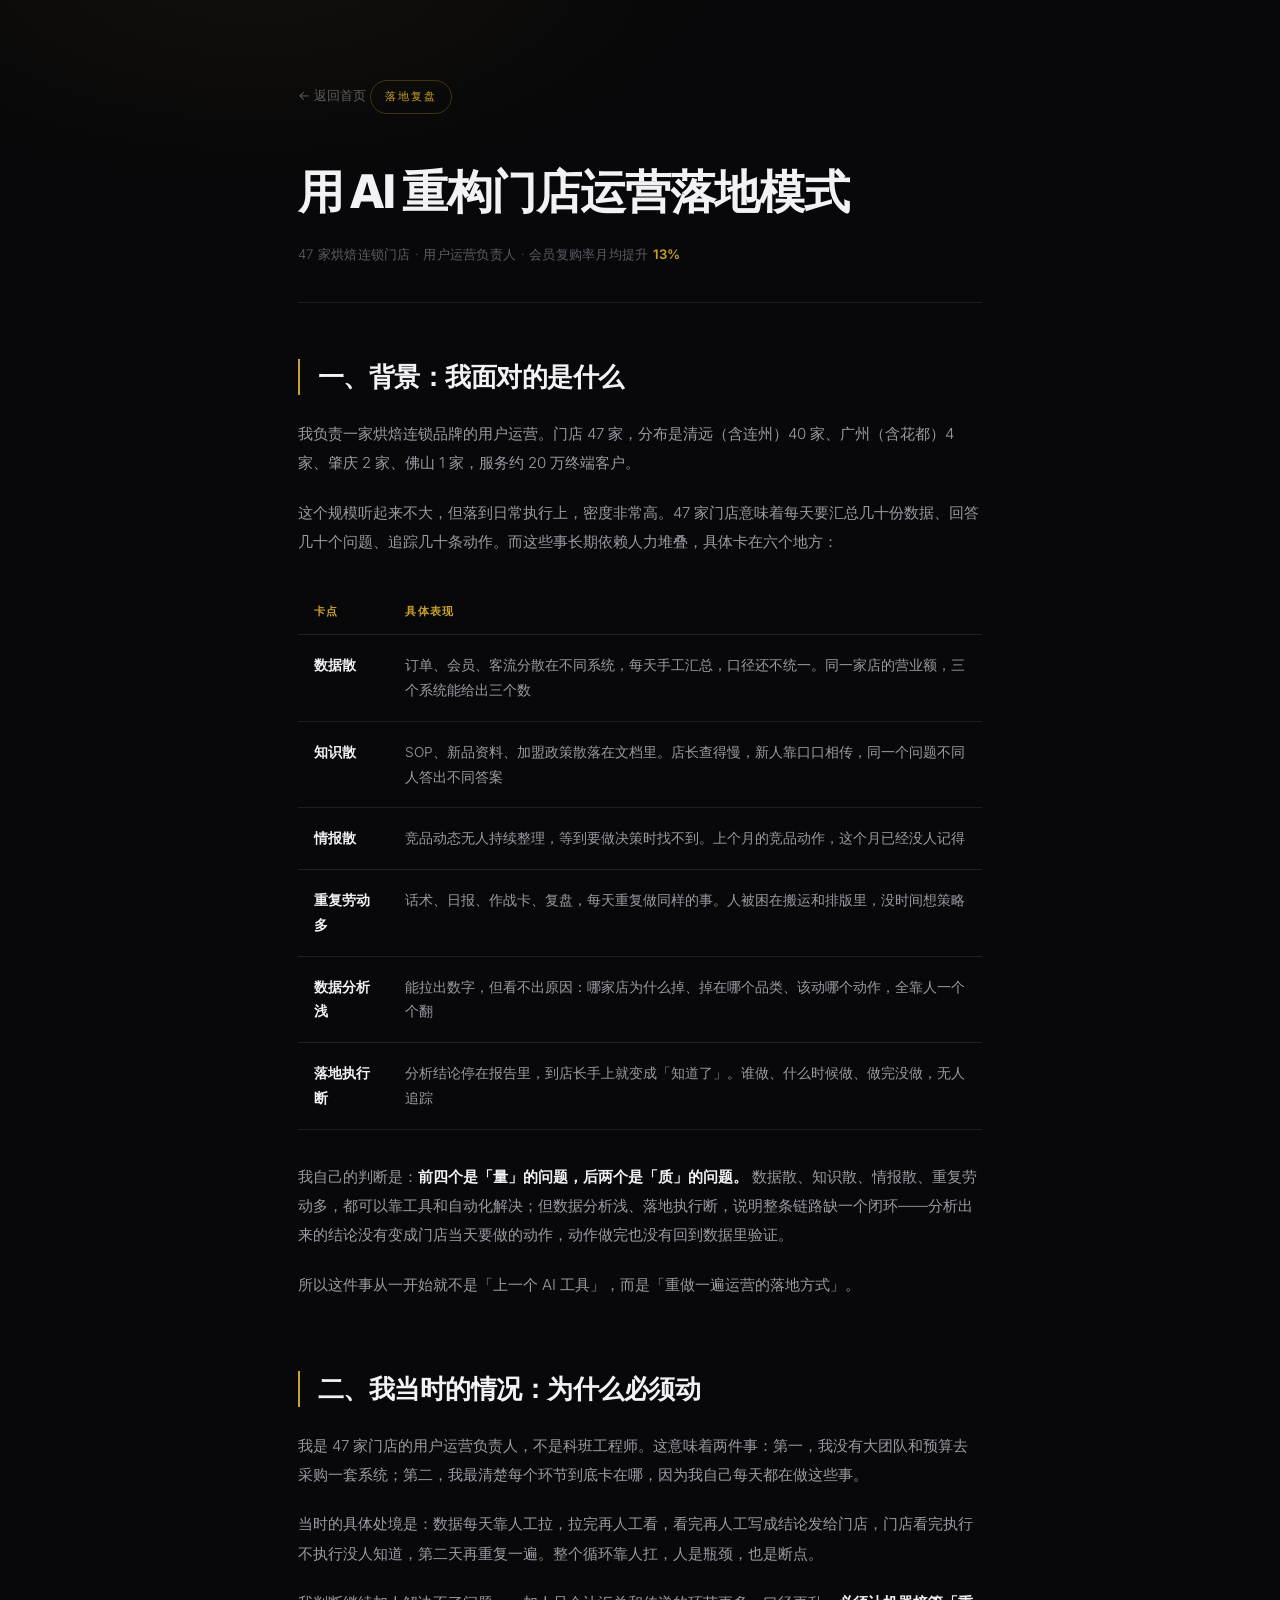
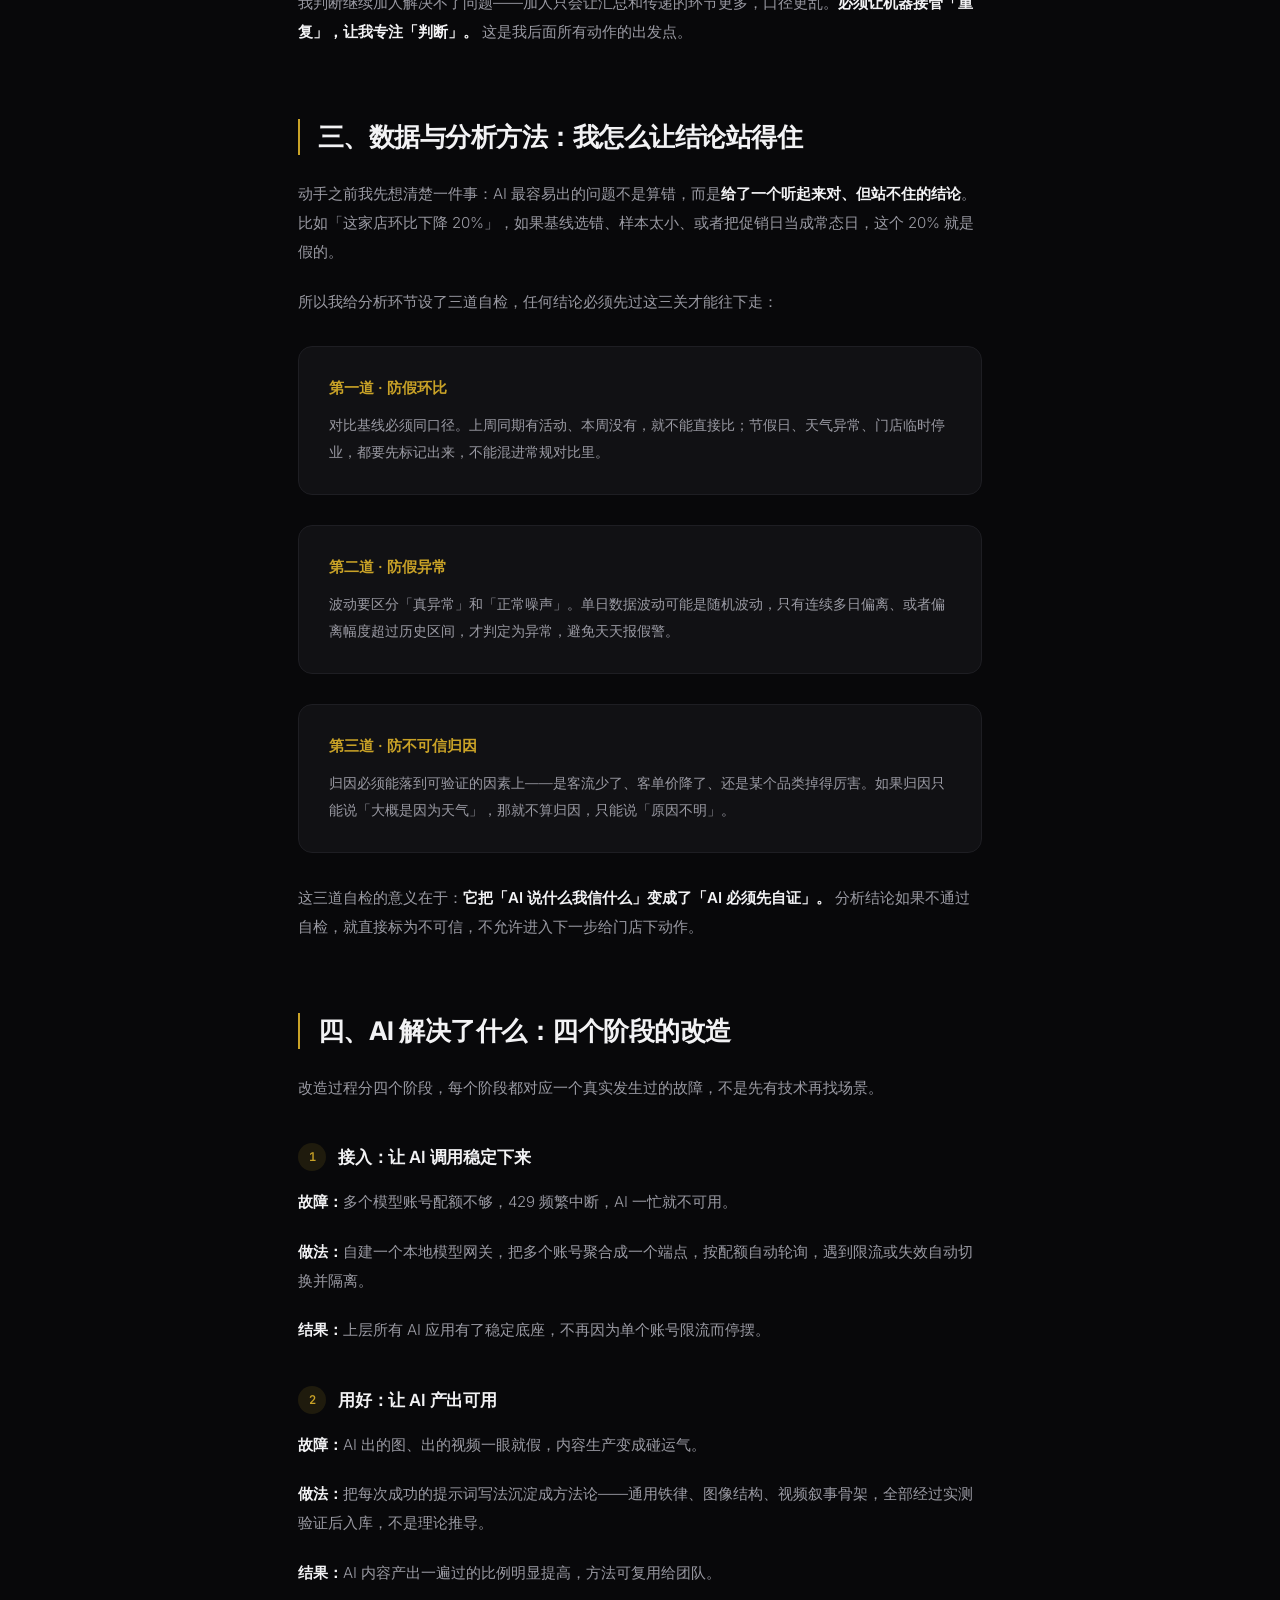
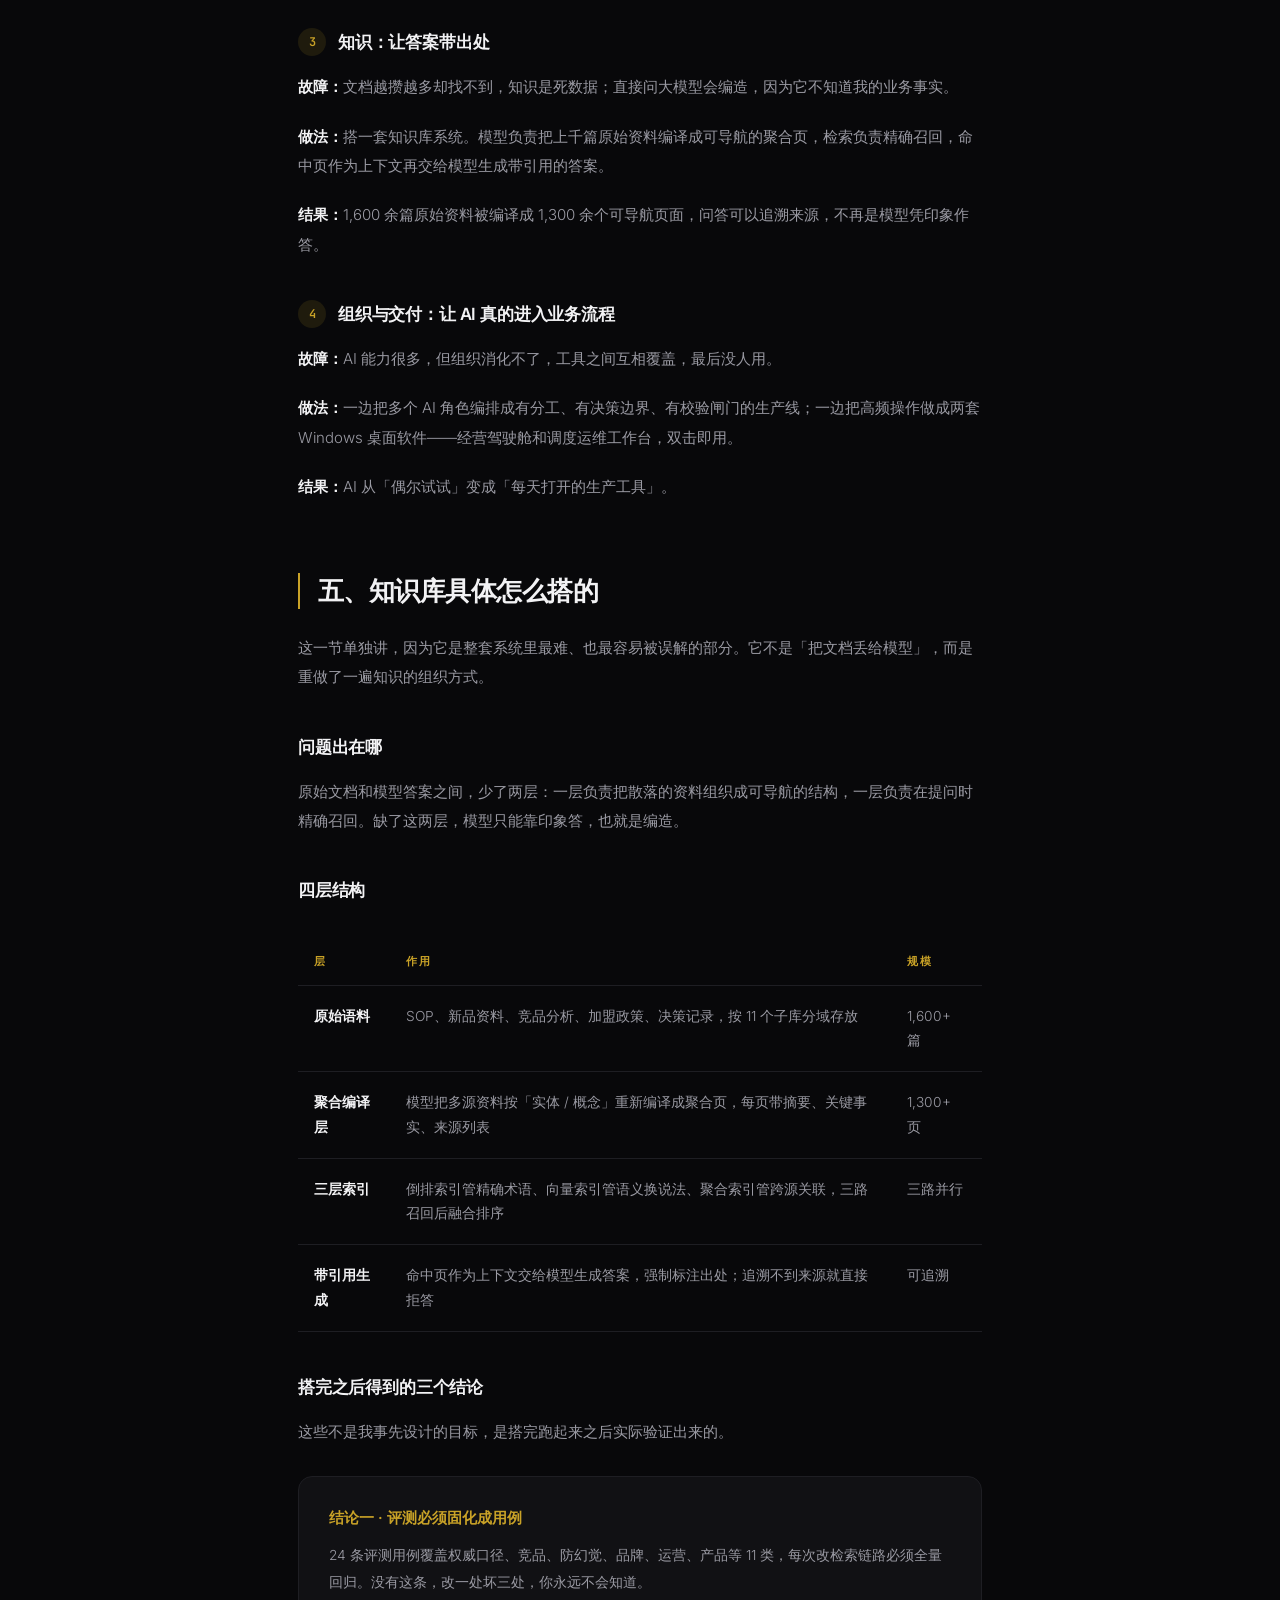
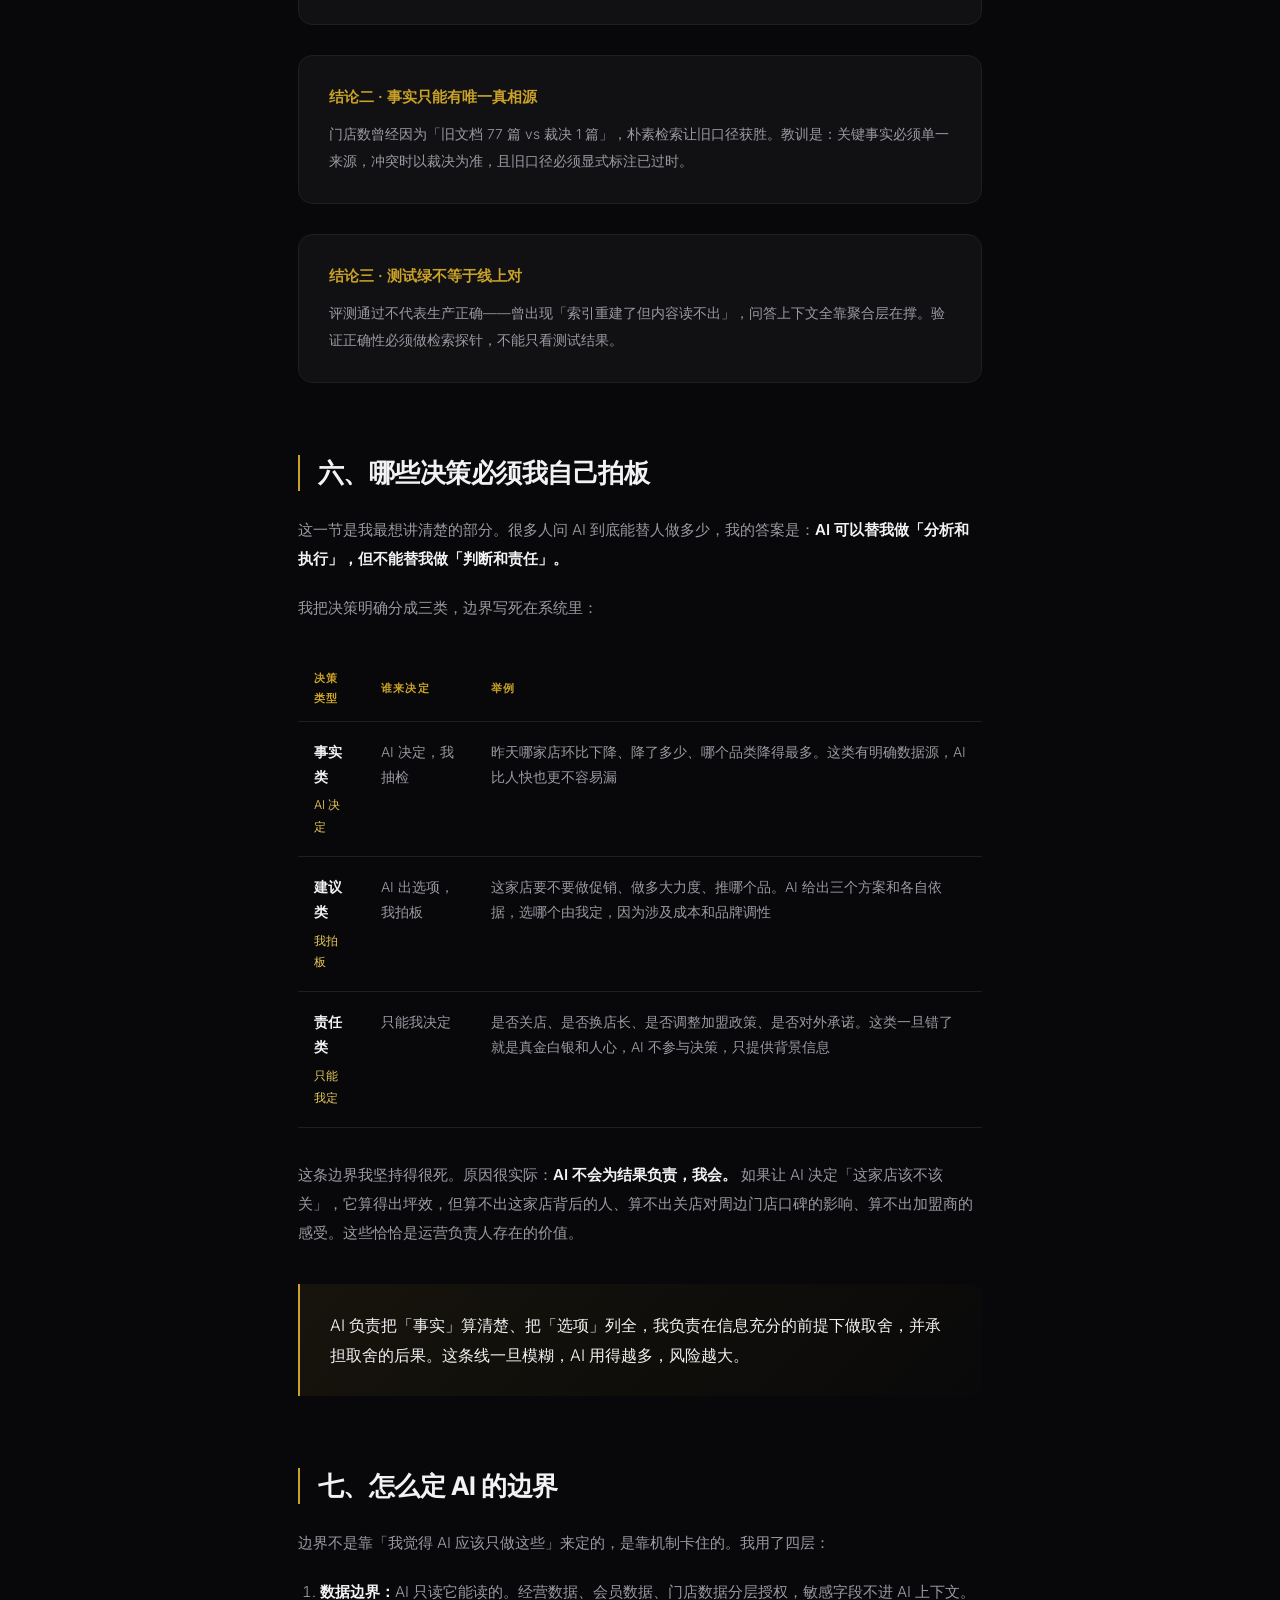
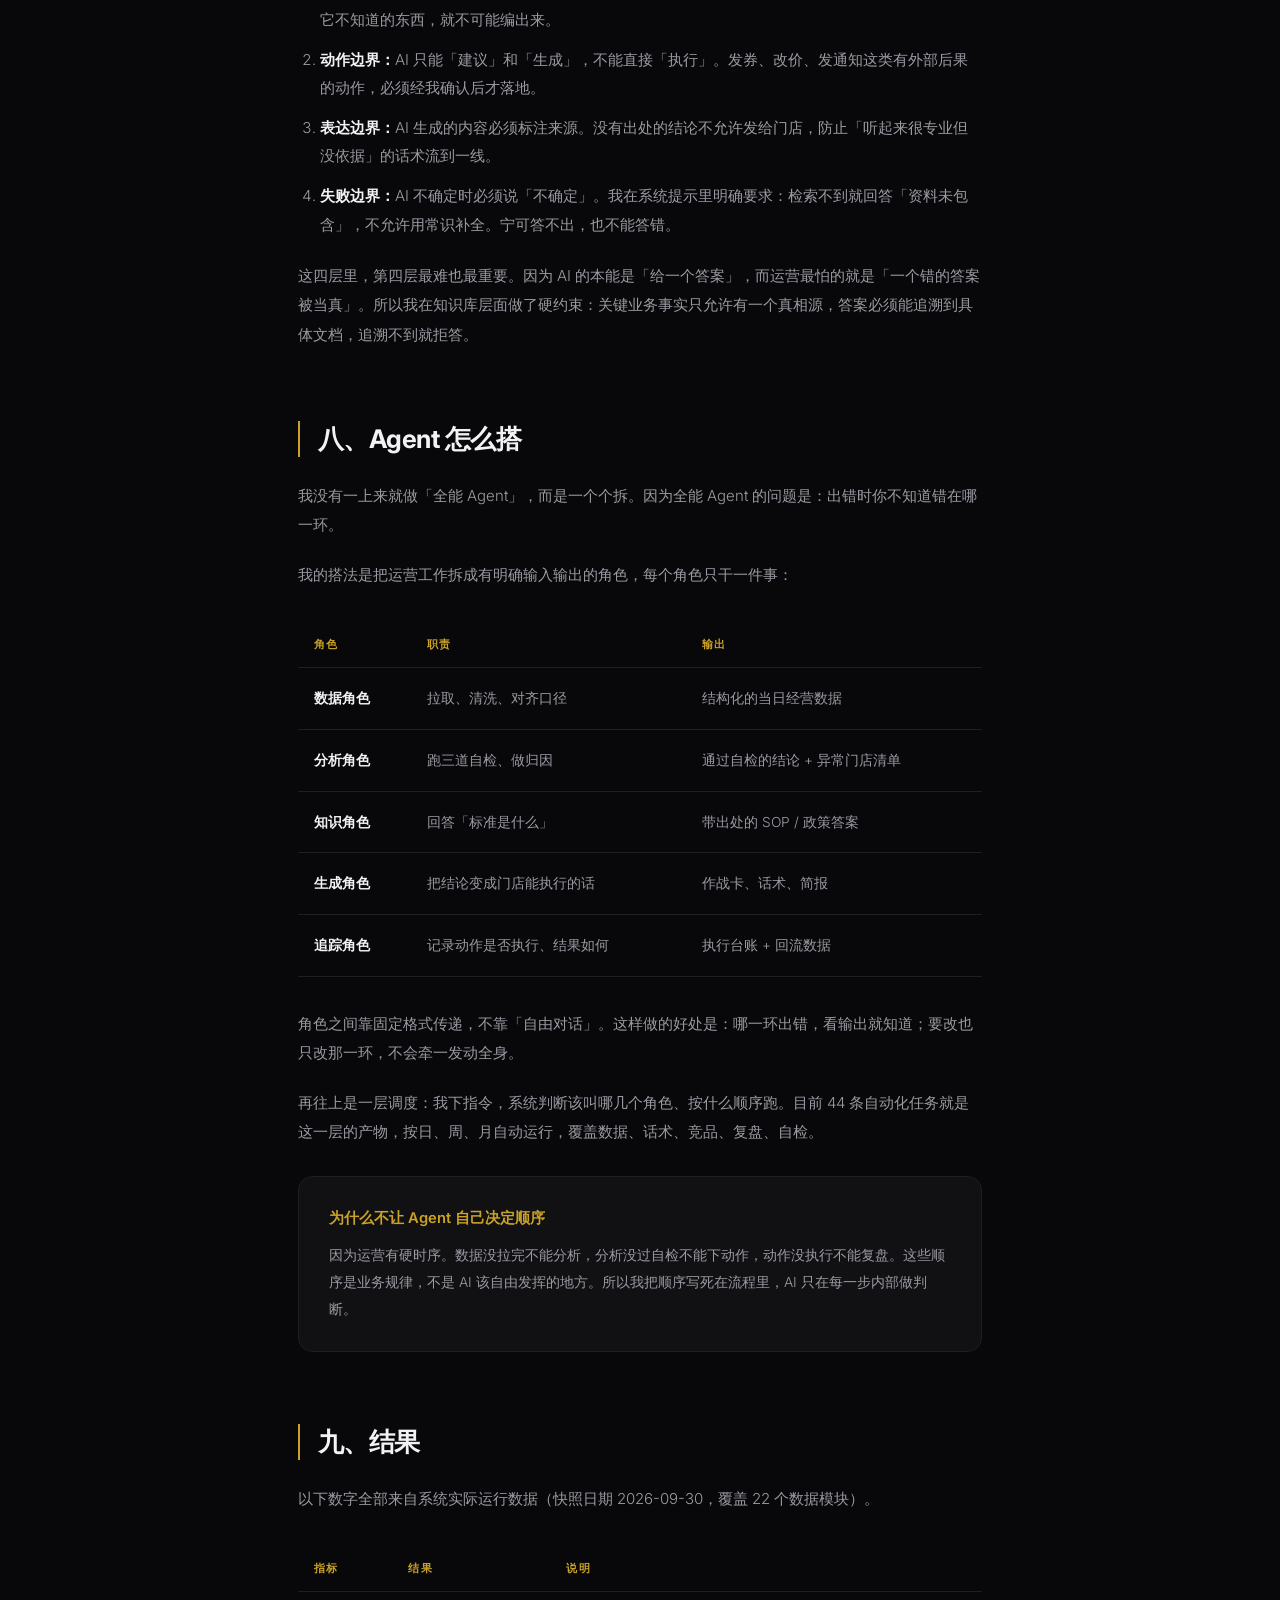
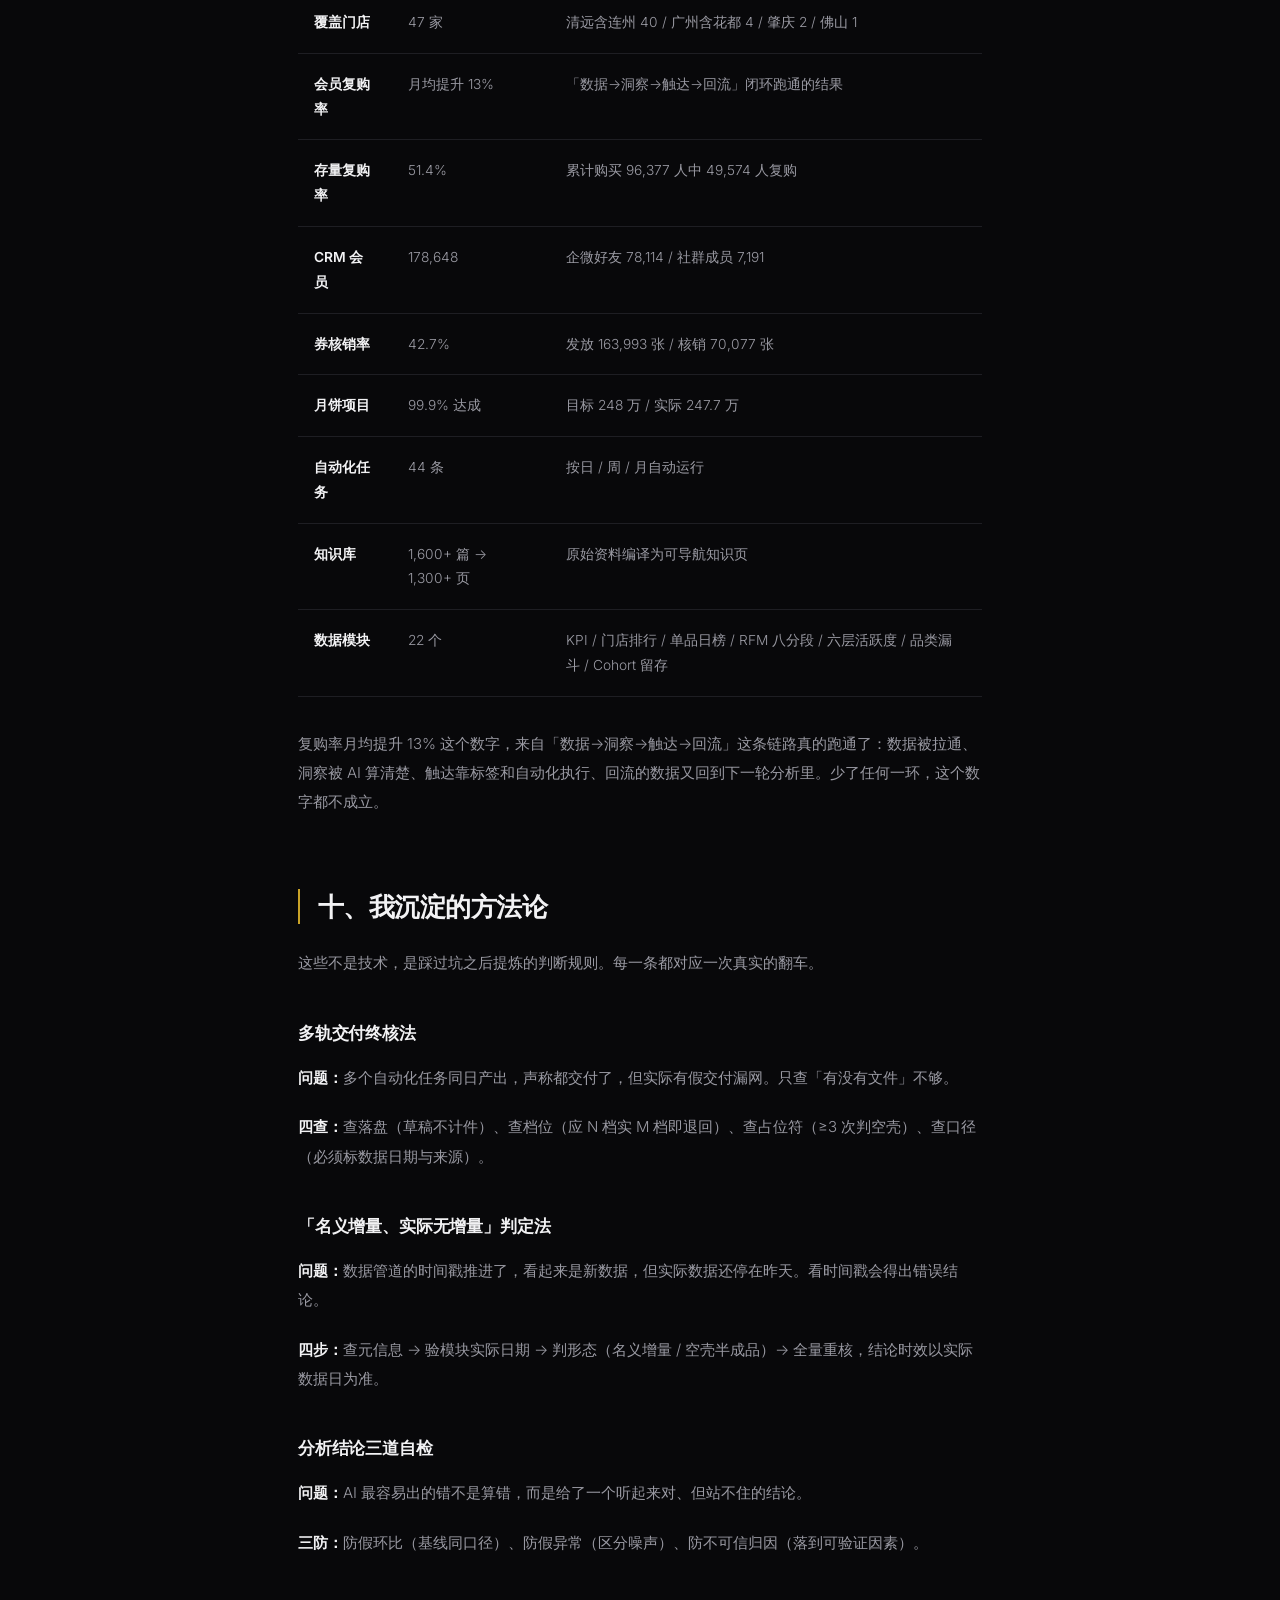
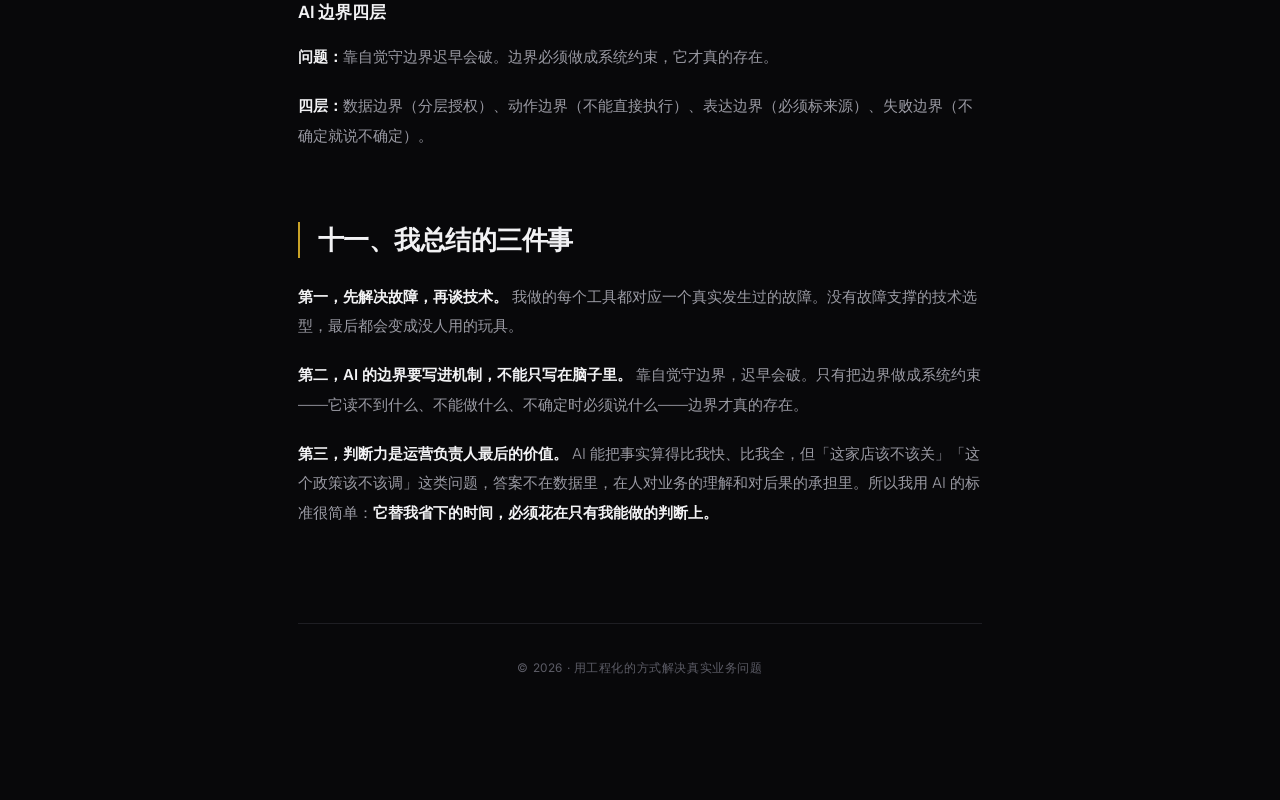
==== article.html @ f24ab6b9 "feat: 整站推翻重做 - 编辑感设计 + 真实数据 + 知识库专题 + 方法论" ====
<!DOCTYPE html>
<html lang="zh-CN">
<head>
<meta charset="UTF-8">
<meta name="viewport" content="width=device-width, initial-scale=1.0">
<title>用 AI 重构门店运营落地模式 · 完整复盘</title>
<link rel="icon" href="data:image/svg+xml,<svg xmlns='http://www.w3.org/2000/svg' viewBox='0 0 100 100'><text y='.9em' font-size='90' fill='%23d4af37'>◆</text></svg>">
<link rel="preconnect" href="https://fonts.googleapis.com">
<link rel="preconnect" href="https://fonts.gstatic.com" crossorigin>
<link href="https://fonts.googleapis.com/css2?family=Inter:wght@200;300;400;500;600;700;800;900&family=JetBrains+Mono:wght@300;400;500&display=swap" rel="stylesheet">
<style>
:root{
  --bg:#08080a; --card:#111114; --line:#1e1e23;
  --gold:#c9a227; --gold-l:#e8c95a; --gold-dim:rgba(201,162,39,.12);
  --t1:#f2f2f4; --t2:#9a9aa3; --t3:#5c5c66;
}
*{margin:0;padding:0;box-sizing:border-box}
html{scroll-behavior:smooth}
body{
  background:var(--bg); color:var(--t1);
  font-family:'Inter',-apple-system,BlinkMacSystemFont,'PingFang SC','Microsoft YaHei',sans-serif;
  line-height:1.85; -webkit-font-smoothing:antialiased;
}
body::before{
  content:''; position:fixed; inset:0; pointer-events:none; z-index:0;
  background:radial-gradient(ellipse 800px 400px at 20% -5%, rgba(201,162,39,.06), transparent 60%);
}
.wrap{position:relative;z-index:1;max-width:740px;margin:0 auto;padding:80px 28px 120px}

.back{
  display:inline-flex;align-items:center;gap:8px;color:var(--t3);
  text-decoration:none;font-size:.8rem;margin-bottom:56px;transition:color .25s;
}
.back:hover{color:var(--gold-l)}

.tag{
  display:inline-block;font-size:.66rem;letter-spacing:.2em;color:var(--gold);
  border:1px solid rgba(201,162,39,.28);border-radius:100px;
  padding:6px 14px;margin-bottom:26px;
}
h1{
  font-size:clamp(1.9rem,4.6vw,2.9rem);font-weight:800;
  line-height:1.18;letter-spacing:-.03em;margin-bottom:24px;
}
.meta{
  font-size:.82rem;color:var(--t3);padding-bottom:34px;
  border-bottom:1px solid var(--line);margin-bottom:56px;letter-spacing:.02em;
}
.meta b{color:var(--gold);font-weight:600}

h2{
  font-size:clamp(1.3rem,2.6vw,1.6rem);font-weight:700;letter-spacing:-.02em;
  margin:72px 0 24px;padding-left:18px;border-left:2px solid var(--gold);
  line-height:1.4;
}
h2:first-of-type{margin-top:0}
h3{font-size:1.05rem;font-weight:600;margin:40px 0 14px;letter-spacing:-.01em}
p{font-size:.94rem;color:var(--t2);margin-bottom:20px;font-weight:300;line-height:1.95}
p strong{color:var(--t1);font-weight:600}
ul,ol{margin:0 0 22px 22px;color:var(--t2);font-size:.94rem;font-weight:300}
li{margin-bottom:11px;line-height:1.9}
li strong{color:var(--t1);font-weight:600}

blockquote{
  margin:36px 0;padding:26px 30px;
  background:linear-gradient(135deg,rgba(201,162,39,.08),rgba(201,162,39,.01));
  border-left:2px solid var(--gold);border-radius:0 12px 12px 0;
  font-size:1rem;color:var(--t1);font-weight:300;line-height:1.9;
}
blockquote b{color:var(--gold-l);font-weight:600}

table{width:100%;border-collapse:collapse;margin:32px 0;font-size:.86rem}
th{
  text-align:left;padding:13px 16px;color:var(--gold);
  font-size:.68rem;letter-spacing:.13em;font-weight:600;
  border-bottom:1px solid var(--line);text-transform:uppercase;
}
td{
  padding:18px 16px;color:var(--t2);border-bottom:1px solid var(--line);
  vertical-align:top;font-weight:300;line-height:1.8;
}
td strong{color:var(--t1);font-weight:600}
td em{font-style:normal;color:var(--gold-l);font-size:.76rem;display:block;margin-top:5px}

.box{
  background:var(--card);border:1px solid var(--line);
  border-radius:14px;padding:28px 30px;margin:30px 0;
}
.box h4{font-size:.92rem;color:var(--gold);font-weight:600;margin-bottom:10px}
.box p{font-size:.86rem;margin-bottom:0;color:var(--t2)}

.num{
  display:inline-flex;align-items:center;justify-content:center;
  width:28px;height:28px;border-radius:50%;
  background:var(--gold-dim);color:var(--gold);
  font-family:'JetBrains Mono',monospace;font-size:.75rem;font-weight:600;
  margin-right:12px;vertical-align:2px;
}

footer{
  margin-top:96px;padding-top:34px;border-top:1px solid var(--line);
  text-align:center;font-size:.74rem;color:var(--t3);letter-spacing:.05em;
}

@media(max-width:640px){
  .wrap{padding:56px 20px 80px}
  table{font-size:.8rem}
  th,td{padding:11px 9px}
  th:nth-child(3),td:nth-child(3){display:none}
  blockquote{padding:20px 22px}
}
</style>
</head>
<body>
<div class="wrap">

<a href="index.html" class="back">← 返回首页</a>

<span class="tag">落地复盘</span>
<h1>用 AI 重构门店运营落地模式</h1>
<p class="meta">47 家烘焙连锁门店 · 用户运营负责人 · 会员复购率月均提升 <b>13%</b></p>

<h2>一、背景：我面对的是什么</h2>

<p>我负责一家烘焙连锁品牌的用户运营。门店 47 家，分布是清远（含连州）40 家、广州（含花都）4 家、肇庆 2 家、佛山 1 家，服务约 20 万终端客户。</p>

<p>这个规模听起来不大，但落到日常执行上，密度非常高。47 家门店意味着每天要汇总几十份数据、回答几十个问题、追踪几十条动作。而这些事长期依赖人力堆叠，具体卡在六个地方：</p>

<table>
  <thead><tr><th>卡点</th><th>具体表现</th></tr></thead>
  <tbody>
    <tr><td><strong>数据散</strong></td><td>订单、会员、客流分散在不同系统，每天手工汇总，口径还不统一。同一家店的营业额，三个系统能给出三个数</td></tr>
    <tr><td><strong>知识散</strong></td><td>SOP、新品资料、加盟政策散落在文档里。店长查得慢，新人靠口口相传，同一个问题不同人答出不同答案</td></tr>
    <tr><td><strong>情报散</strong></td><td>竞品动态无人持续整理，等到要做决策时找不到。上个月的竞品动作，这个月已经没人记得</td></tr>
    <tr><td><strong>重复劳动多</strong></td><td>话术、日报、作战卡、复盘，每天重复做同样的事。人被困在搬运和排版里，没时间想策略</td></tr>
    <tr><td><strong>数据分析浅</strong></td><td>能拉出数字，但看不出原因：哪家店为什么掉、掉在哪个品类、该动哪个动作，全靠人一个个翻</td></tr>
    <tr><td><strong>落地执行断</strong></td><td>分析结论停在报告里，到店长手上就变成「知道了」。谁做、什么时候做、做完没做，无人追踪</td></tr>
  </tbody>
</table>

<p>我自己的判断是：<strong>前四个是「量」的问题，后两个是「质」的问题。</strong> 数据散、知识散、情报散、重复劳动多，都可以靠工具和自动化解决；但数据分析浅、落地执行断，说明整条链路缺一个闭环——分析出来的结论没有变成门店当天要做的动作，动作做完也没有回到数据里验证。</p>

<p>所以这件事从一开始就不是「上一个 AI 工具」，而是「重做一遍运营的落地方式」。</p>

<h2>二、我当时的情况：为什么必须动</h2>

<p>我是 47 家门店的用户运营负责人，不是科班工程师。这意味着两件事：第一，我没有大团队和预算去采购一套系统；第二，我最清楚每个环节到底卡在哪，因为我自己每天都在做这些事。</p>

<p>当时的具体处境是：数据每天靠人工拉，拉完再人工看，看完再人工写成结论发给门店，门店看完执行不执行没人知道，第二天再重复一遍。整个循环靠人扛，人是瓶颈，也是断点。</p>

<p>我判断继续加人解决不了问题——加人只会让汇总和传递的环节更多，口径更乱。<strong>必须让机器接管「重复」，让我专注「判断」。</strong> 这是我后面所有动作的出发点。</p>

<h2>三、数据与分析方法：我怎么让结论站得住</h2>

<p>动手之前我先想清楚一件事：AI 最容易出的问题不是算错，而是<strong>给了一个听起来对、但站不住的结论</strong>。比如「这家店环比下降 20%」，如果基线选错、样本太小、或者把促销日当成常态日，这个 20% 就是假的。</p>

<p>所以我给分析环节设了三道自检，任何结论必须先过这三关才能往下走：</p>

<div class="box">
  <h4>第一道 · 防假环比</h4>
  <p>对比基线必须同口径。上周同期有活动、本周没有，就不能直接比；节假日、天气异常、门店临时停业，都要先标记出来，不能混进常规对比里。</p>
</div>

<div class="box">
  <h4>第二道 · 防假异常</h4>
  <p>波动要区分「真异常」和「正常噪声」。单日数据波动可能是随机波动，只有连续多日偏离、或者偏离幅度超过历史区间，才判定为异常，避免天天报假警。</p>
</div>

<div class="box">
  <h4>第三道 · 防不可信归因</h4>
  <p>归因必须能落到可验证的因素上——是客流少了、客单价降了、还是某个品类掉得厉害。如果归因只能说「大概是因为天气」，那就不算归因，只能说「原因不明」。</p>
</div>

<p>这三道自检的意义在于：<strong>它把「AI 说什么我信什么」变成了「AI 必须先自证」。</strong> 分析结论如果不通过自检，就直接标为不可信，不允许进入下一步给门店下动作。</p>

<h2>四、AI 解决了什么：四个阶段的改造</h2>

<p>改造过程分四个阶段，每个阶段都对应一个真实发生过的故障，不是先有技术再找场景。</p>

<h3><span class="num">1</span>接入：让 AI 调用稳定下来</h3>
<p><strong>故障：</strong>多个模型账号配额不够，429 频繁中断，AI 一忙就不可用。</p>
<p><strong>做法：</strong>自建一个本地模型网关，把多个账号聚合成一个端点，按配额自动轮询，遇到限流或失效自动切换并隔离。</p>
<p><strong>结果：</strong>上层所有 AI 应用有了稳定底座，不再因为单个账号限流而停摆。</p>

<h3><span class="num">2</span>用好：让 AI 产出可用</h3>
<p><strong>故障：</strong>AI 出的图、出的视频一眼就假，内容生产变成碰运气。</p>
<p><strong>做法：</strong>把每次成功的提示词写法沉淀成方法论——通用铁律、图像结构、视频叙事骨架，全部经过实测验证后入库，不是理论推导。</p>
<p><strong>结果：</strong>AI 内容产出一遍过的比例明显提高，方法可复用给团队。</p>

<h3><span class="num">3</span>知识：让答案带出处</h3>
<p><strong>故障：</strong>文档越攒越多却找不到，知识是死数据；直接问大模型会编造，因为它不知道我的业务事实。</p>
<p><strong>做法：</strong>搭一套知识库系统。模型负责把上千篇原始资料编译成可导航的聚合页，检索负责精确召回，命中页作为上下文再交给模型生成带引用的答案。</p>
<p><strong>结果：</strong>1,600 余篇原始资料被编译成 1,300 余个可导航页面，问答可以追溯来源，不再是模型凭印象作答。</p>

<h3><span class="num">4</span>组织与交付：让 AI 真的进入业务流程</h3>
<p><strong>故障：</strong>AI 能力很多，但组织消化不了，工具之间互相覆盖，最后没人用。</p>
<p><strong>做法：</strong>一边把多个 AI 角色编排成有分工、有决策边界、有校验闸门的生产线；一边把高频操作做成两套 Windows 桌面软件——经营驾驶舱和调度运维工作台，双击即用。</p>
<p><strong>结果：</strong>AI 从「偶尔试试」变成「每天打开的生产工具」。</p>

<h2>五、知识库具体怎么搭的</h2>

<p>这一节单独讲，因为它是整套系统里最难、也最容易被误解的部分。它不是「把文档丢给模型」，而是重做了一遍知识的组织方式。</p>

<h3>问题出在哪</h3>
<p>原始文档和模型答案之间，少了两层：一层负责把散落的资料组织成可导航的结构，一层负责在提问时精确召回。缺了这两层，模型只能靠印象答，也就是编造。</p>

<h3>四层结构</h3>
<table>
  <thead><tr><th>层</th><th>作用</th><th>规模</th></tr></thead>
  <tbody>
    <tr><td><strong>原始语料</strong></td><td>SOP、新品资料、竞品分析、加盟政策、决策记录，按 11 个子库分域存放</td><td>1,600+ 篇</td></tr>
    <tr><td><strong>聚合编译层</strong></td><td>模型把多源资料按「实体 / 概念」重新编译成聚合页，每页带摘要、关键事实、来源列表</td><td>1,300+ 页</td></tr>
    <tr><td><strong>三层索引</strong></td><td>倒排索引管精确术语、向量索引管语义换说法、聚合索引管跨源关联，三路召回后融合排序</td><td>三路并行</td></tr>
    <tr><td><strong>带引用生成</strong></td><td>命中页作为上下文交给模型生成答案，强制标注出处；追溯不到来源就直接拒答</td><td>可追溯</td></tr>
  </tbody>
</table>

<h3>搭完之后得到的三个结论</h3>
<p>这些不是我事先设计的目标，是搭完跑起来之后实际验证出来的。</p>

<div class="box">
  <h4>结论一 · 评测必须固化成用例</h4>
  <p>24 条评测用例覆盖权威口径、竞品、防幻觉、品牌、运营、产品等 11 类，每次改检索链路必须全量回归。没有这条，改一处坏三处，你永远不会知道。</p>
</div>

<div class="box">
  <h4>结论二 · 事实只能有唯一真相源</h4>
  <p>门店数曾经因为「旧文档 77 篇 vs 裁决 1 篇」，朴素检索让旧口径获胜。教训是：关键事实必须单一来源，冲突时以裁决为准，且旧口径必须显式标注已过时。</p>
</div>

<div class="box">
  <h4>结论三 · 测试绿不等于线上对</h4>
  <p>评测通过不代表生产正确——曾出现「索引重建了但内容读不出」，问答上下文全靠聚合层在撑。验证正确性必须做检索探针，不能只看测试结果。</p>
</div>

<h2>六、哪些决策必须我自己拍板</h2>

<p>这一节是我最想讲清楚的部分。很多人问 AI 到底能替人做多少，我的答案是：<strong>AI 可以替我做「分析和执行」，但不能替我做「判断和责任」。</strong></p>

<p>我把决策明确分成三类，边界写死在系统里：</p>

<table>
  <thead><tr><th>决策类型</th><th>谁来决定</th><th>举例</th></tr></thead>
  <tbody>
    <tr>
      <td><strong>事实类</strong><em>AI 决定</em></td>
      <td>AI 决定，我抽检</td>
      <td>昨天哪家店环比下降、降了多少、哪个品类降得最多。这类有明确数据源，AI 比人快也更不容易漏</td>
    </tr>
    <tr>
      <td><strong>建议类</strong><em>我拍板</em></td>
      <td>AI 出选项，我拍板</td>
      <td>这家店要不要做促销、做多大力度、推哪个品。AI 给出三个方案和各自依据，选哪个由我定，因为涉及成本和品牌调性</td>
    </tr>
    <tr>
      <td><strong>责任类</strong><em>只能我定</em></td>
      <td>只能我决定</td>
      <td>是否关店、是否换店长、是否调整加盟政策、是否对外承诺。这类一旦错了就是真金白银和人心，AI 不参与决策，只提供背景信息</td>
    </tr>
  </tbody>
</table>

<p>这条边界我坚持得很死。原因很实际：<strong>AI 不会为结果负责，我会。</strong> 如果让 AI 决定「这家店该不该关」，它算得出坪效，但算不出这家店背后的人、算不出关店对周边门店口碑的影响、算不出加盟商的感受。这些恰恰是运营负责人存在的价值。</p>

<blockquote>
  AI 负责把「事实」算清楚、把「选项」列全，我负责在信息充分的前提下做取舍，并承担取舍的后果。这条线一旦模糊，AI 用得越多，风险越大。
</blockquote>

<h2>七、怎么定 AI 的边界</h2>

<p>边界不是靠「我觉得 AI 应该只做这些」来定的，是靠机制卡住的。我用了四层：</p>

<ol>
  <li><strong>数据边界：</strong>AI 只读它能读的。经营数据、会员数据、门店数据分层授权，敏感字段不进 AI 上下文。它不知道的东西，就不可能编出来。</li>
  <li><strong>动作边界：</strong>AI 只能「建议」和「生成」，不能直接「执行」。发券、改价、发通知这类有外部后果的动作，必须经我确认后才落地。</li>
  <li><strong>表达边界：</strong>AI 生成的内容必须标注来源。没有出处的结论不允许发给门店，防止「听起来很专业但没依据」的话术流到一线。</li>
  <li><strong>失败边界：</strong>AI 不确定时必须说「不确定」。我在系统提示里明确要求：检索不到就回答「资料未包含」，不允许用常识补全。宁可答不出，也不能答错。</li>
</ol>

<p>这四层里，第四层最难也最重要。因为 AI 的本能是「给一个答案」，而运营最怕的就是「一个错的答案被当真」。所以我在知识库层面做了硬约束：关键业务事实只允许有一个真相源，答案必须能追溯到具体文档，追溯不到就拒答。</p>

<h2>八、Agent 怎么搭</h2>

<p>我没有一上来就做「全能 Agent」，而是一个个拆。因为全能 Agent 的问题是：出错时你不知道错在哪一环。</p>

<p>我的搭法是把运营工作拆成有明确输入输出的角色，每个角色只干一件事：</p>

<table>
  <thead><tr><th>角色</th><th>职责</th><th>输出</th></tr></thead>
  <tbody>
    <tr><td><strong>数据角色</strong></td><td>拉取、清洗、对齐口径</td><td>结构化的当日经营数据</td></tr>
    <tr><td><strong>分析角色</strong></td><td>跑三道自检、做归因</td><td>通过自检的结论 + 异常门店清单</td></tr>
    <tr><td><strong>知识角色</strong></td><td>回答「标准是什么」</td><td>带出处的 SOP / 政策答案</td></tr>
    <tr><td><strong>生成角色</strong></td><td>把结论变成门店能执行的话</td><td>作战卡、话术、简报</td></tr>
    <tr><td><strong>追踪角色</strong></td><td>记录动作是否执行、结果如何</td><td>执行台账 + 回流数据</td></tr>
  </tbody>
</table>

<p>角色之间靠固定格式传递，不靠「自由对话」。这样做的好处是：哪一环出错，看输出就知道；要改也只改那一环，不会牵一发动全身。</p>

<p>再往上是一层调度：我下指令，系统判断该叫哪几个角色、按什么顺序跑。目前 44 条自动化任务就是这一层的产物，按日、周、月自动运行，覆盖数据、话术、竞品、复盘、自检。</p>

<div class="box">
  <h4>为什么不让 Agent 自己决定顺序</h4>
  <p>因为运营有硬时序。数据没拉完不能分析，分析没过自检不能下动作，动作没执行不能复盘。这些顺序是业务规律，不是 AI 该自由发挥的地方。所以我把顺序写死在流程里，AI 只在每一步内部做判断。</p>
</div>

<h2>九、结果</h2>

<p>以下数字全部来自系统实际运行数据（快照日期 2026-09-30，覆盖 22 个数据模块）。</p>

<table>
  <thead><tr><th>指标</th><th>结果</th><th>说明</th></tr></thead>
  <tbody>
    <tr><td><strong>覆盖门店</strong></td><td>47 家</td><td>清远含连州 40 / 广州含花都 4 / 肇庆 2 / 佛山 1</td></tr>
    <tr><td><strong>会员复购率</strong></td><td>月均提升 13%</td><td>「数据→洞察→触达→回流」闭环跑通的结果</td></tr>
    <tr><td><strong>存量复购率</strong></td><td>51.4%</td><td>累计购买 96,377 人中 49,574 人复购</td></tr>
    <tr><td><strong>CRM 会员</strong></td><td>178,648</td><td>企微好友 78,114 / 社群成员 7,191</td></tr>
    <tr><td><strong>券核销率</strong></td><td>42.7%</td><td>发放 163,993 张 / 核销 70,077 张</td></tr>
    <tr><td><strong>月饼项目</strong></td><td>99.9% 达成</td><td>目标 248 万 / 实际 247.7 万</td></tr>
    <tr><td><strong>自动化任务</strong></td><td>44 条</td><td>按日 / 周 / 月自动运行</td></tr>
    <tr><td><strong>知识库</strong></td><td>1,600+ 篇 → 1,300+ 页</td><td>原始资料编译为可导航知识页</td></tr>
    <tr><td><strong>数据模块</strong></td><td>22 个</td><td>KPI / 门店排行 / 单品日榜 / RFM 八分段 / 六层活跃度 / 品类漏斗 / Cohort 留存</td></tr>
  </tbody>
</table>

<p>复购率月均提升 13% 这个数字，来自「数据→洞察→触达→回流」这条链路真的跑通了：数据被拉通、洞察被 AI 算清楚、触达靠标签和自动化执行、回流的数据又回到下一轮分析里。少了任何一环，这个数字都不成立。</p>

<h2>十、我沉淀的方法论</h2>

<p>这些不是技术，是踩过坑之后提炼的判断规则。每一条都对应一次真实的翻车。</p>

<h3>多轨交付终核法</h3>
<p><strong>问题：</strong>多个自动化任务同日产出，声称都交付了，但实际有假交付漏网。只查「有没有文件」不够。</p>
<p><strong>四查：</strong>查落盘（草稿不计件）、查档位（应 N 档实 M 档即退回）、查占位符（≥3 次判空壳）、查口径（必须标数据日期与来源）。</p>

<h3>「名义增量、实际无增量」判定法</h3>
<p><strong>问题：</strong>数据管道的时间戳推进了，看起来是新数据，但实际数据还停在昨天。看时间戳会得出错误结论。</p>
<p><strong>四步：</strong>查元信息 → 验模块实际日期 → 判形态（名义增量 / 空壳半成品）→ 全量重核，结论时效以实际数据日为准。</p>

<h3>分析结论三道自检</h3>
<p><strong>问题：</strong>AI 最容易出的错不是算错，而是给了一个听起来对、但站不住的结论。</p>
<p><strong>三防：</strong>防假环比（基线同口径）、防假异常（区分噪声）、防不可信归因（落到可验证因素）。</p>

<h3>AI 边界四层</h3>
<p><strong>问题：</strong>靠自觉守边界迟早会破。边界必须做成系统约束，它才真的存在。</p>
<p><strong>四层：</strong>数据边界（分层授权）、动作边界（不能直接执行）、表达边界（必须标来源）、失败边界（不确定就说不确定）。</p>

<h2>十一、我总结的三件事</h2>

<p><strong>第一，先解决故障，再谈技术。</strong> 我做的每个工具都对应一个真实发生过的故障。没有故障支撑的技术选型，最后都会变成没人用的玩具。</p>

<p><strong>第二，AI 的边界要写进机制，不能只写在脑子里。</strong> 靠自觉守边界，迟早会破。只有把边界做成系统约束——它读不到什么、不能做什么、不确定时必须说什么——边界才真的存在。</p>

<p><strong>第三，判断力是运营负责人最后的价值。</strong> AI 能把事实算得比我快、比我全，但「这家店该不该关」「这个政策该不该调」这类问题，答案不在数据里，在人对业务的理解和对后果的承担里。所以我用 AI 的标准很简单：<strong>它替我省下的时间，必须花在只有我能做的判断上。</strong></p>

<footer>© 2026 · 用工程化的方式解决真实业务问题</footer>

</div>
</body>
</html>
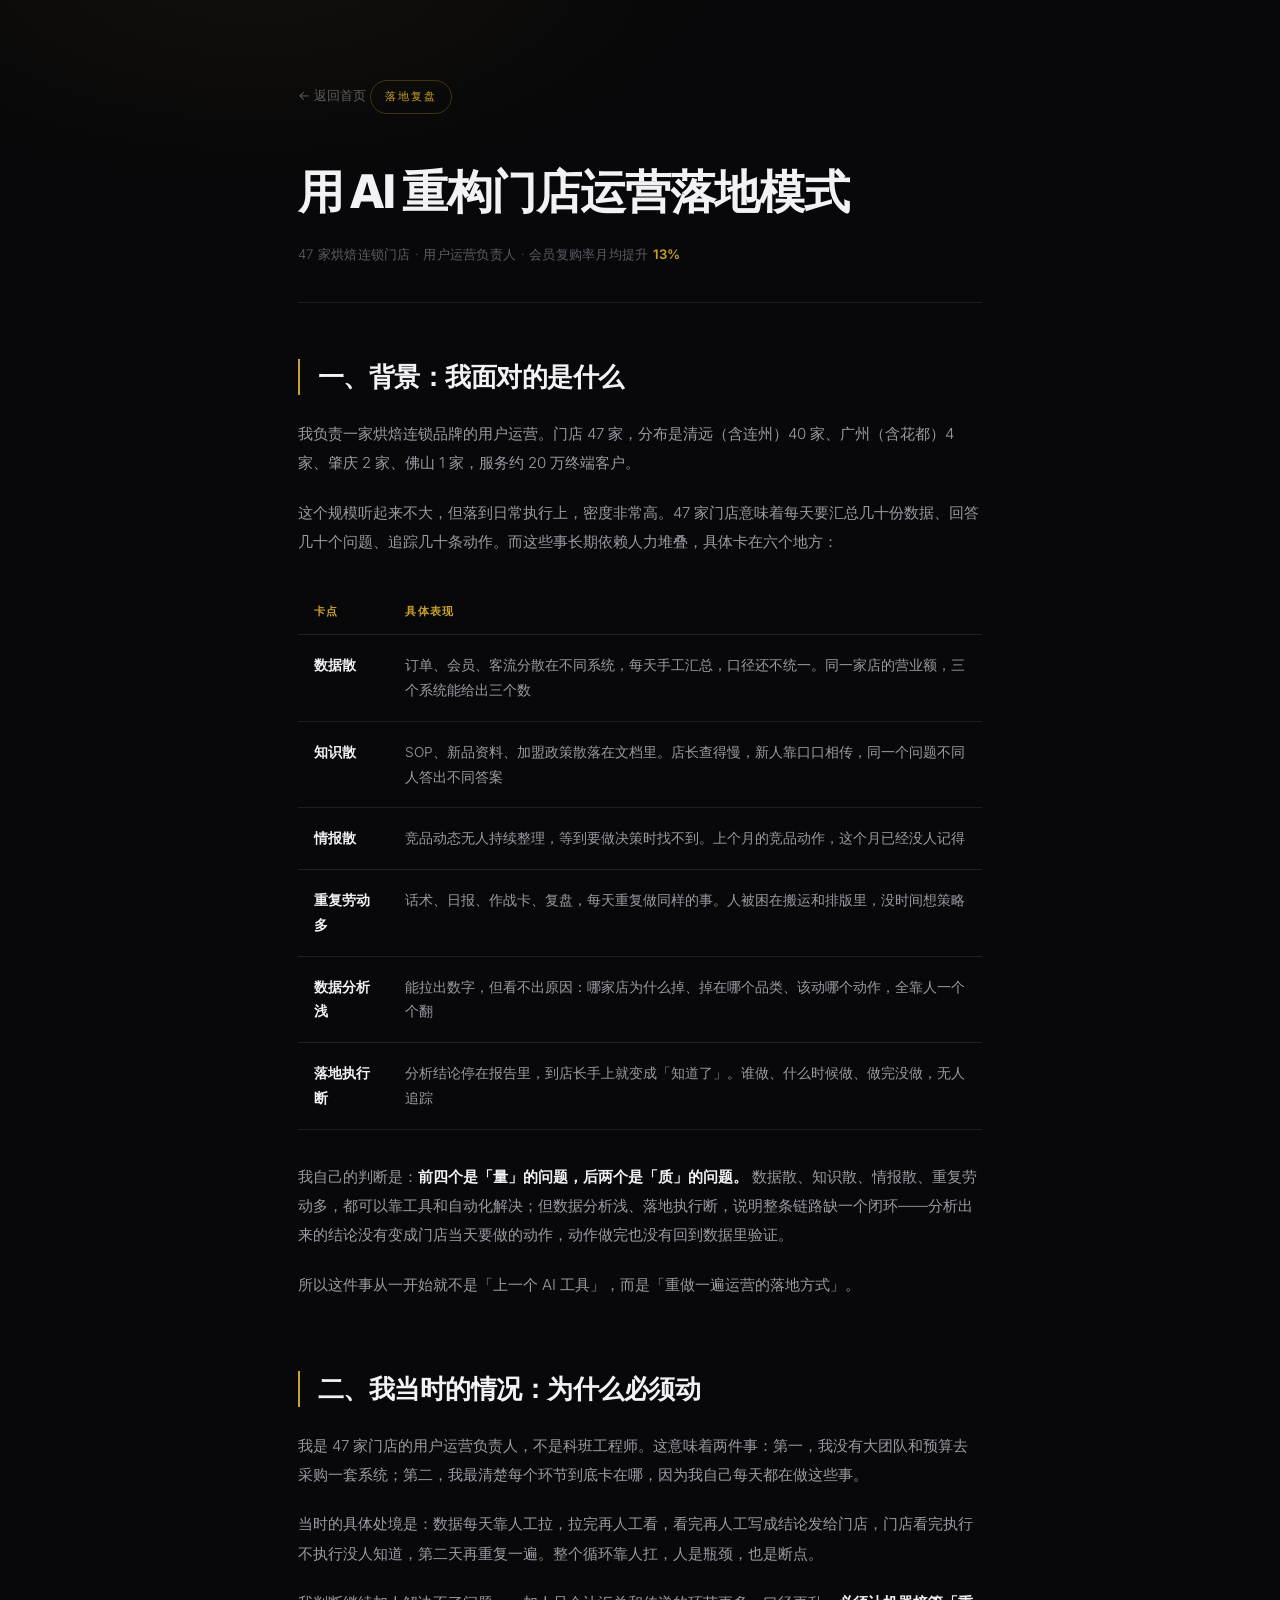
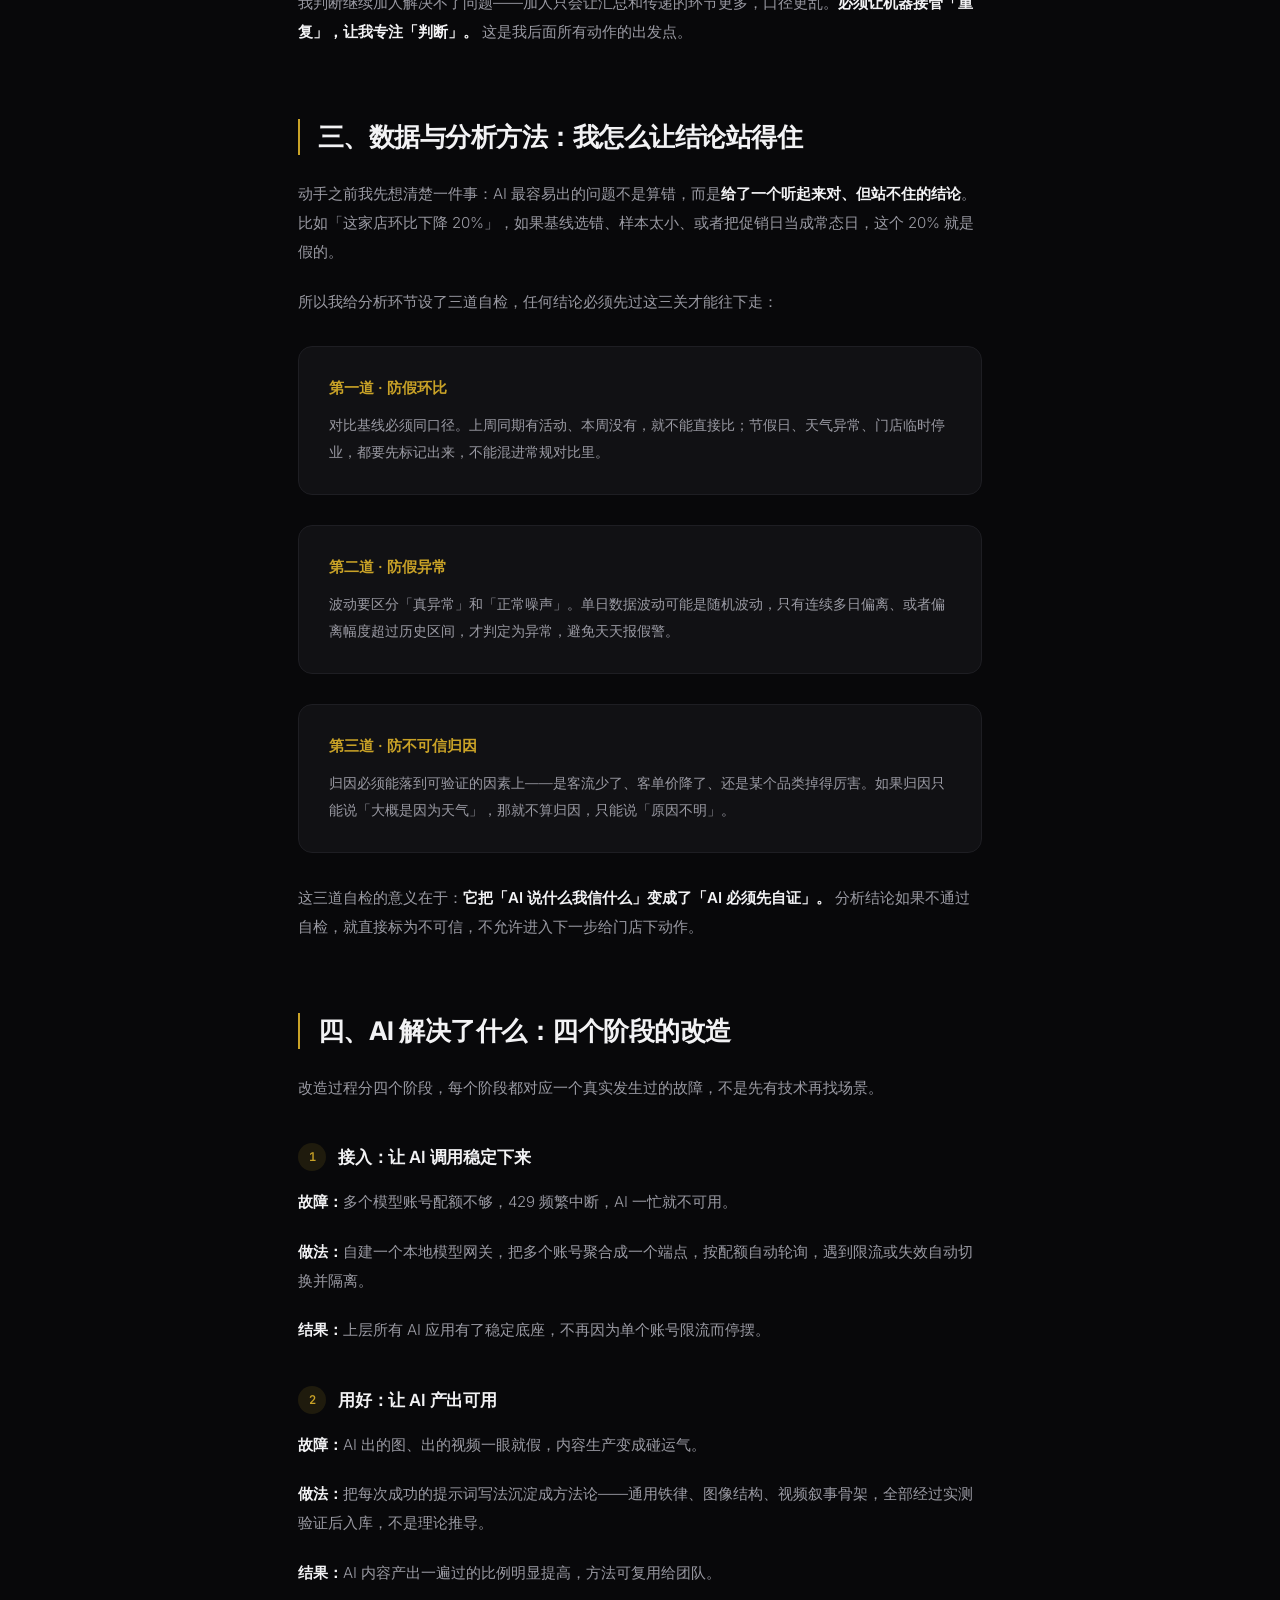
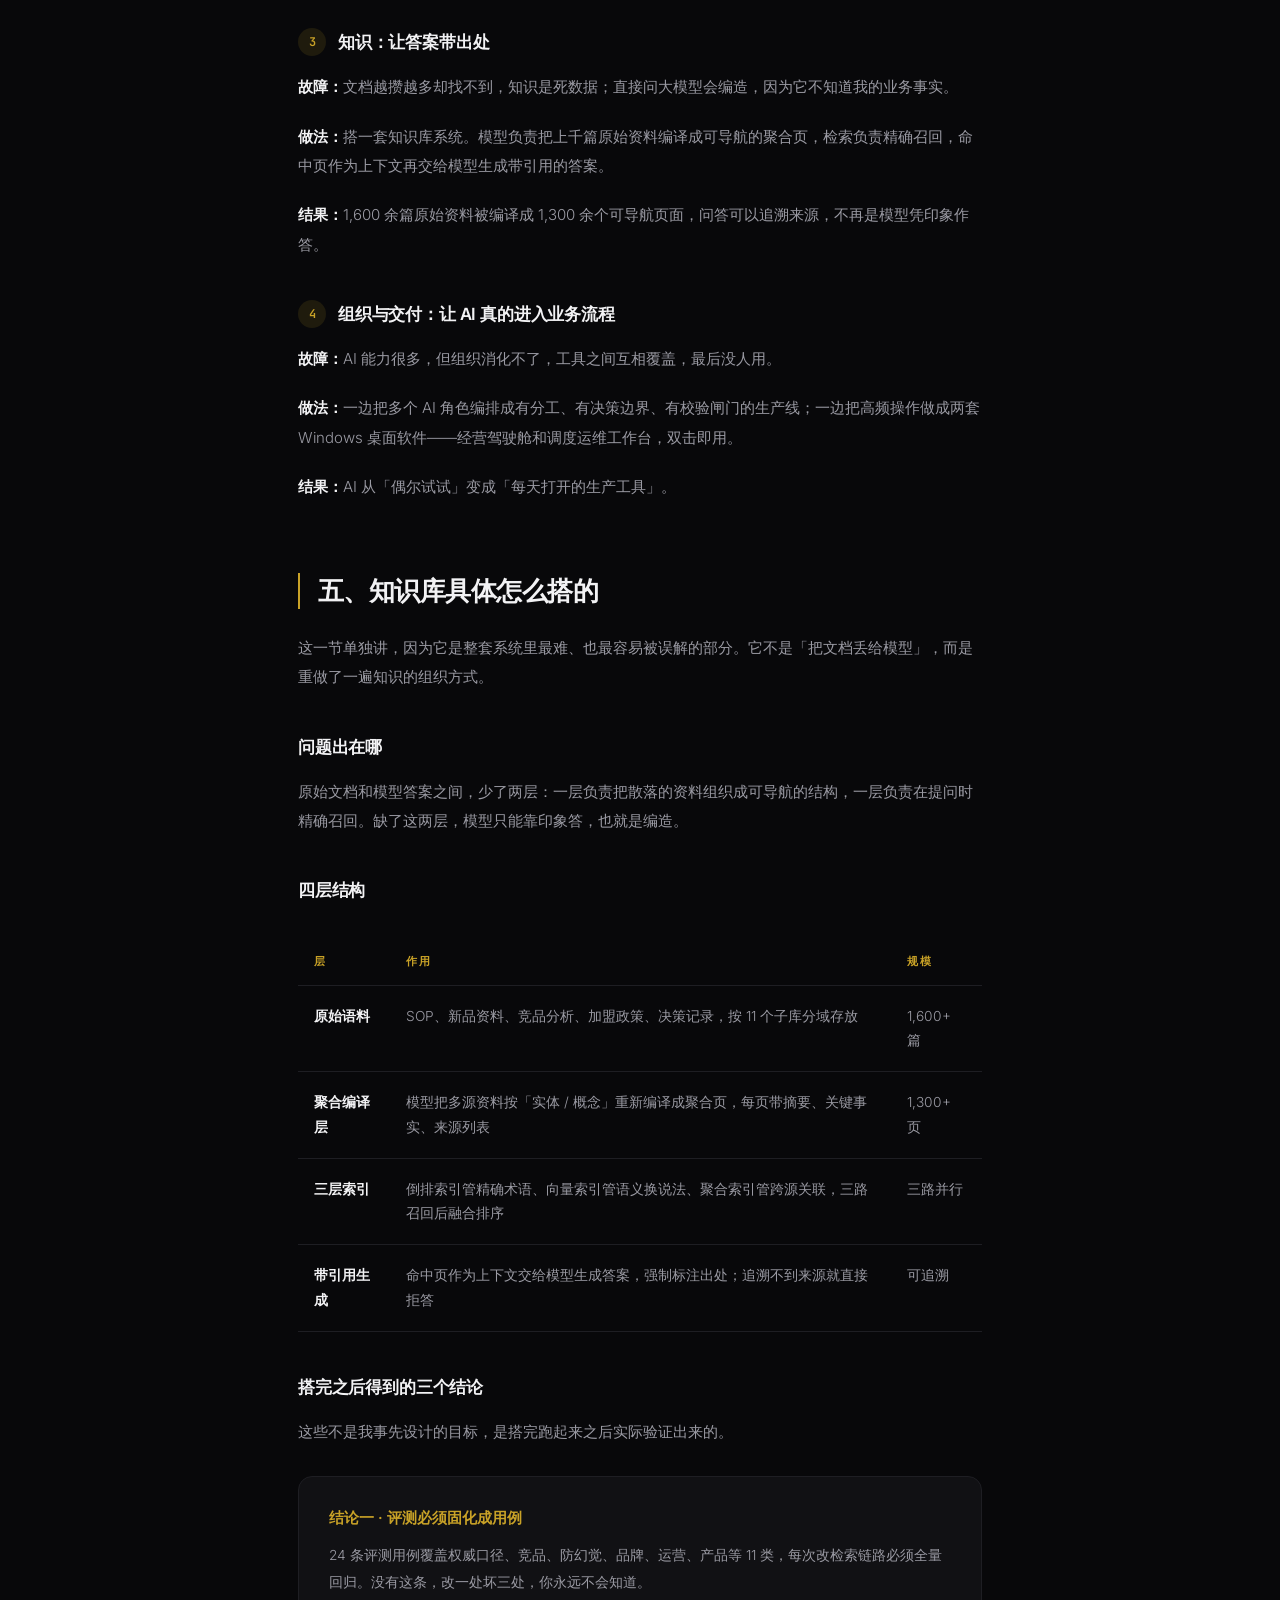
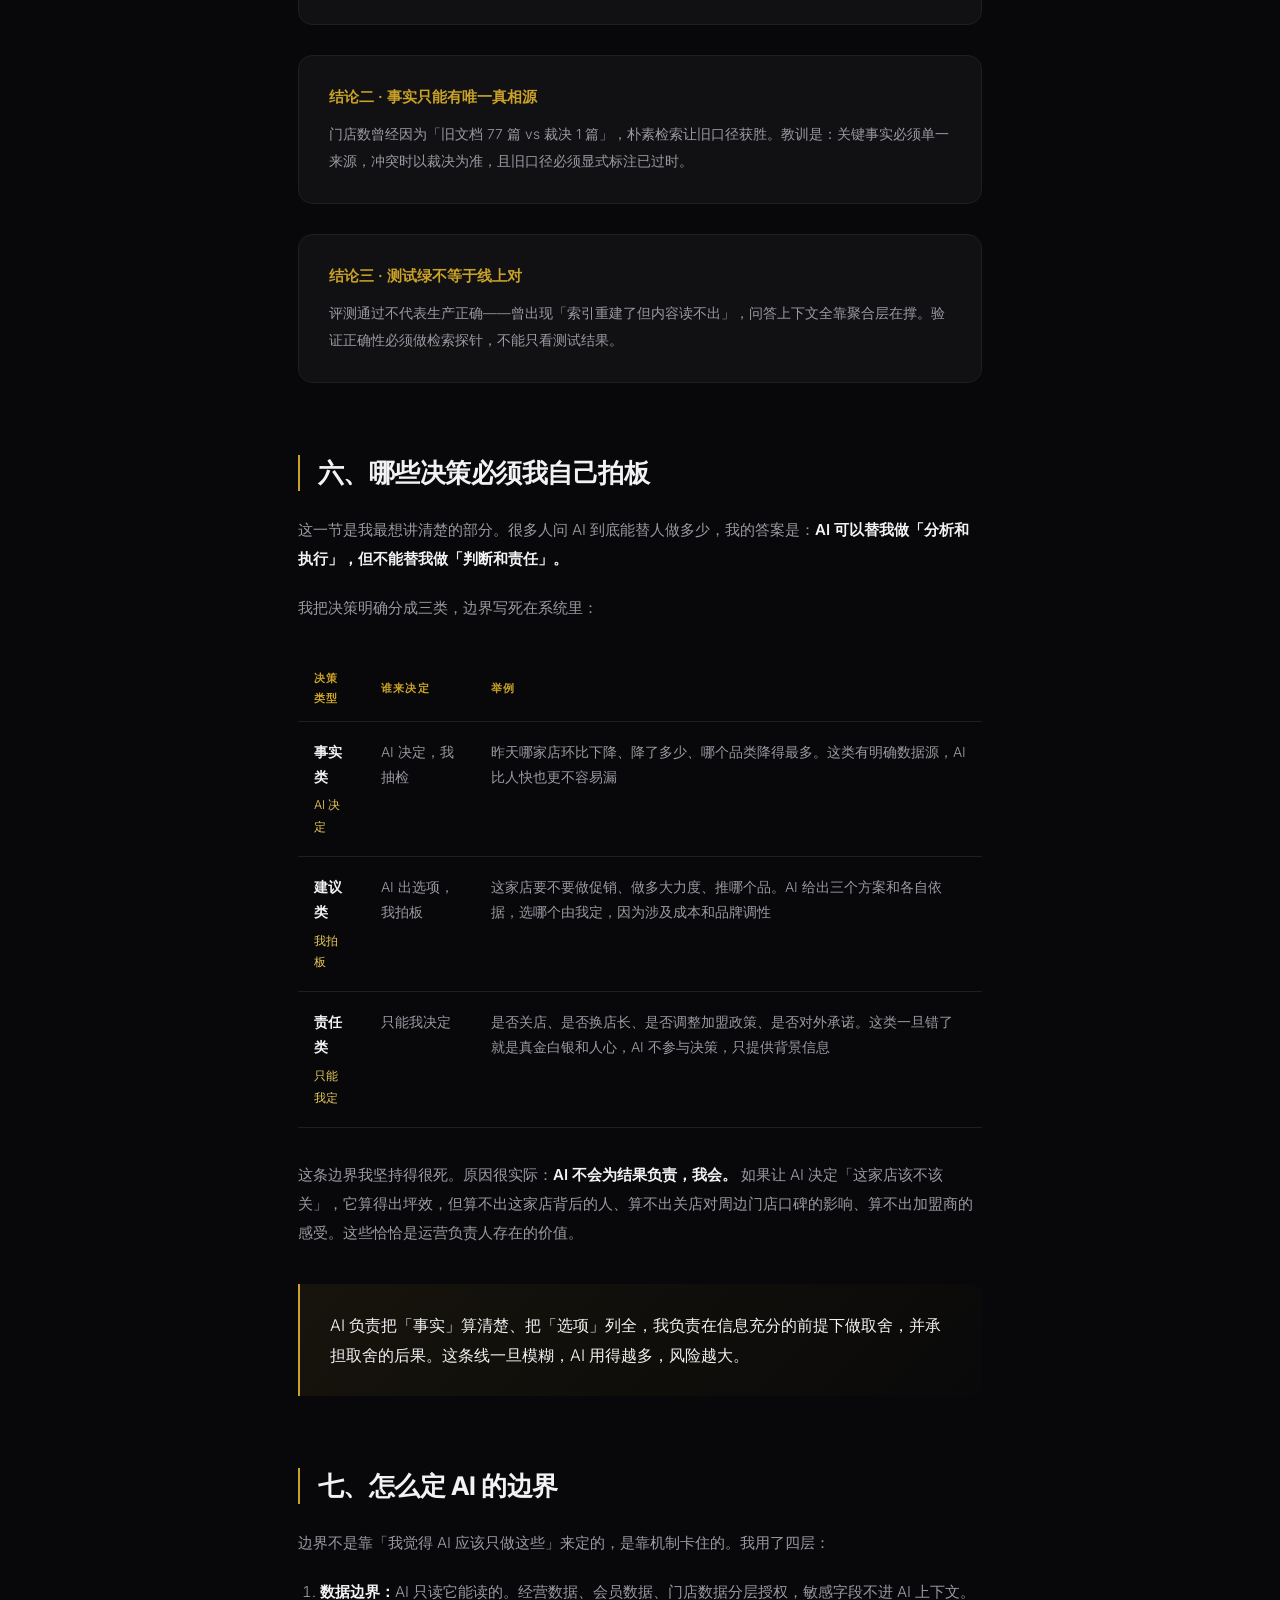
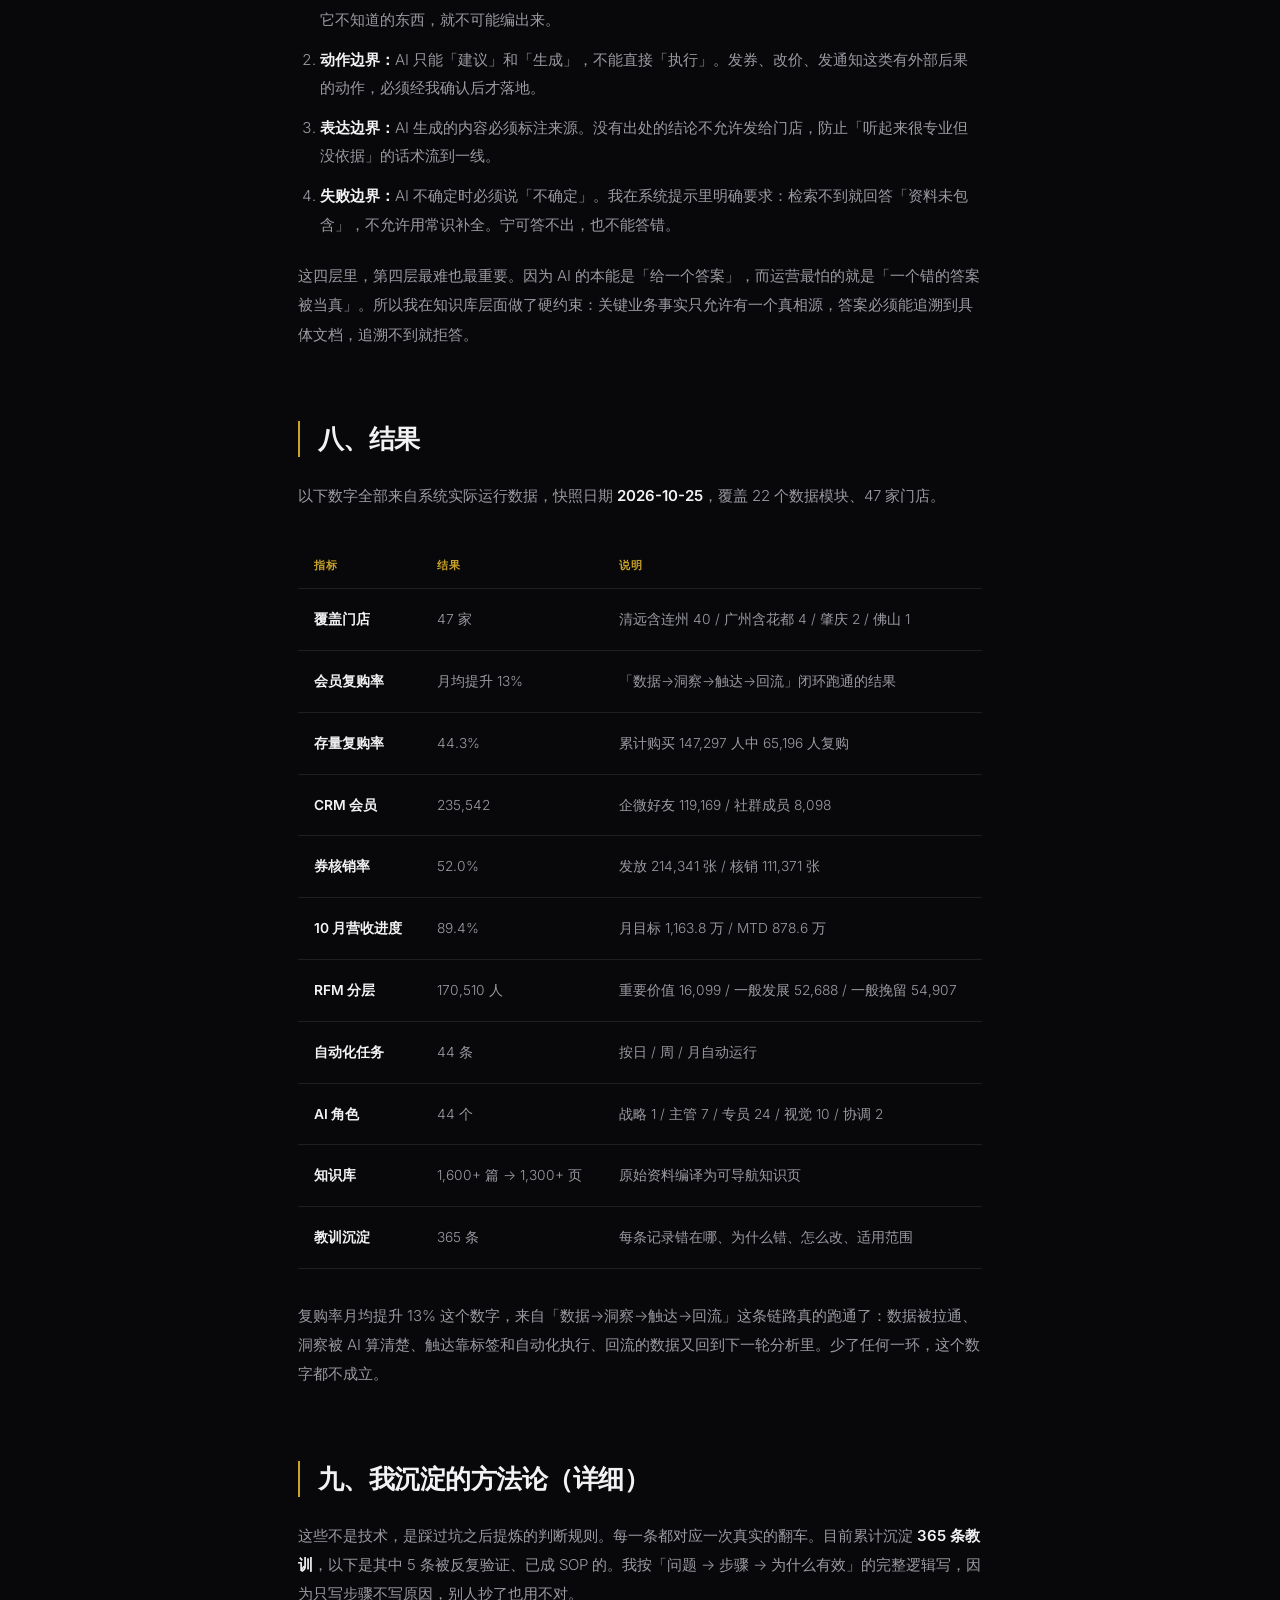
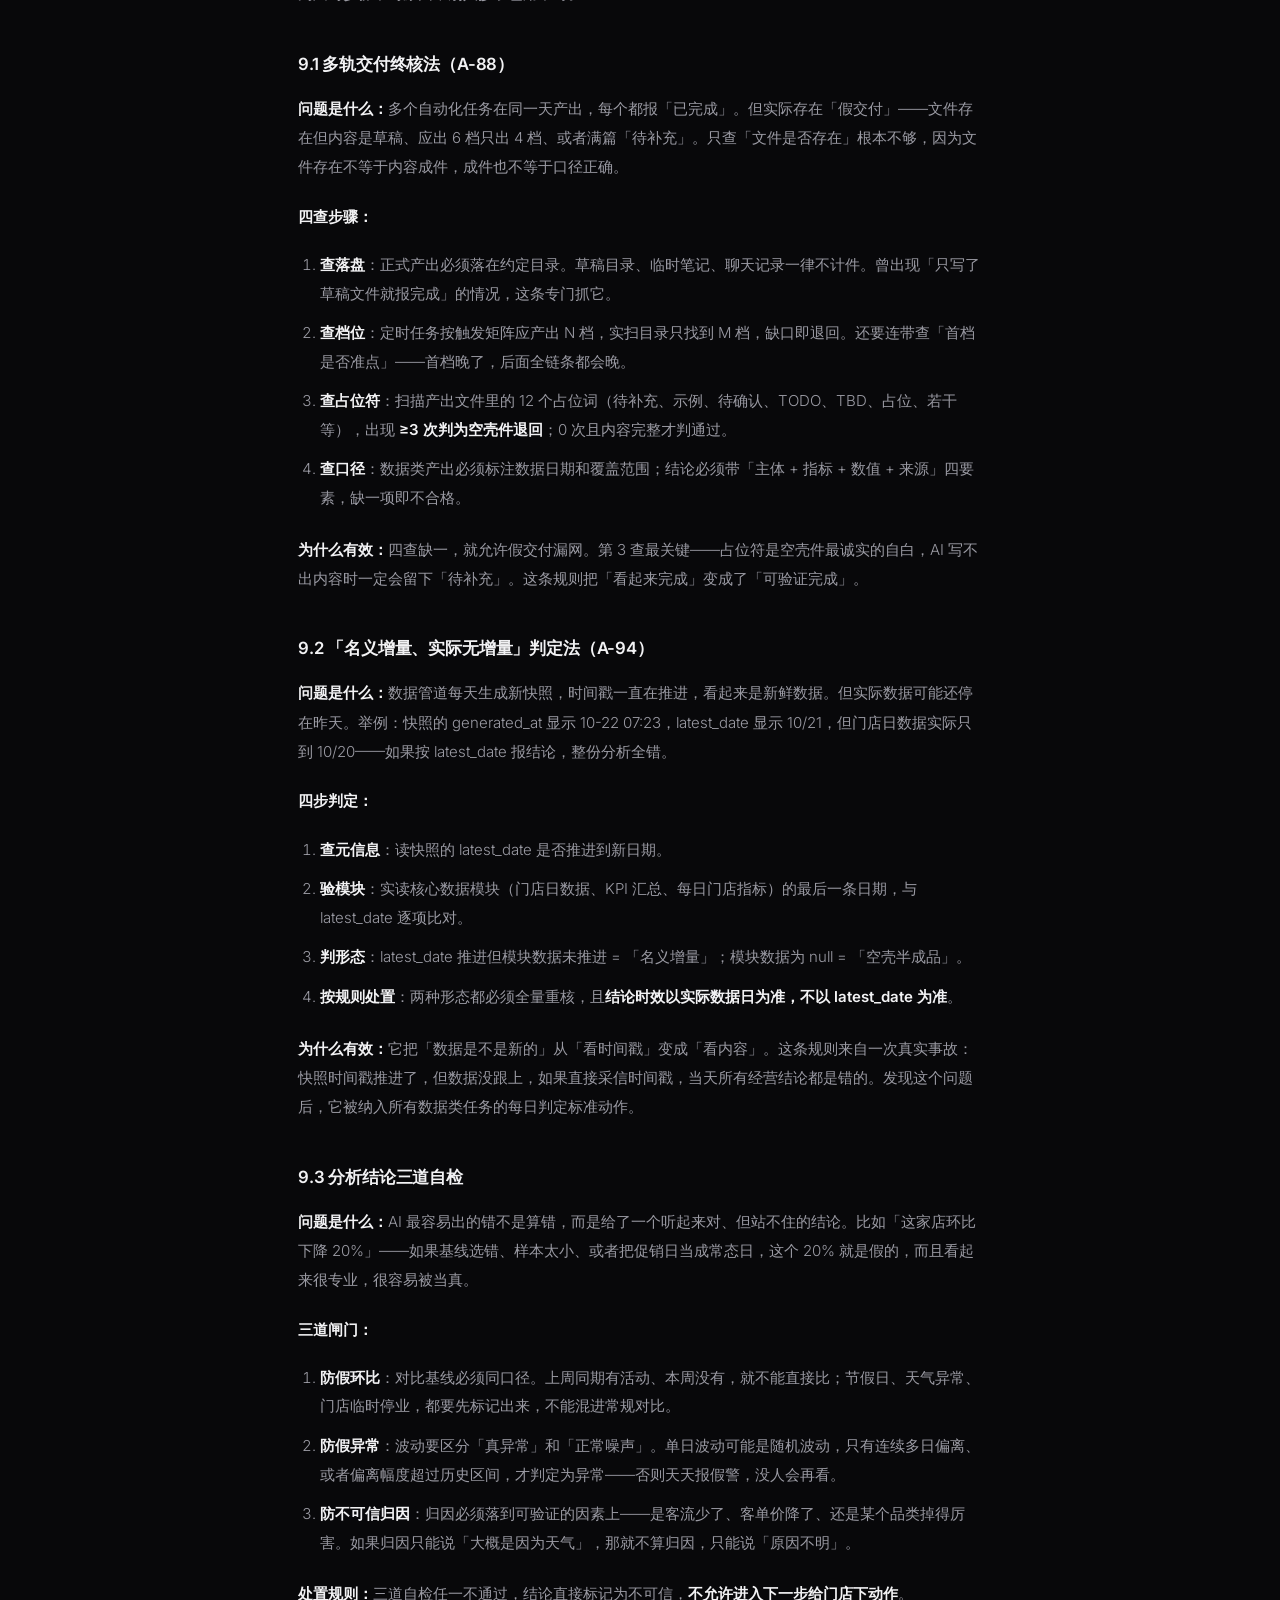
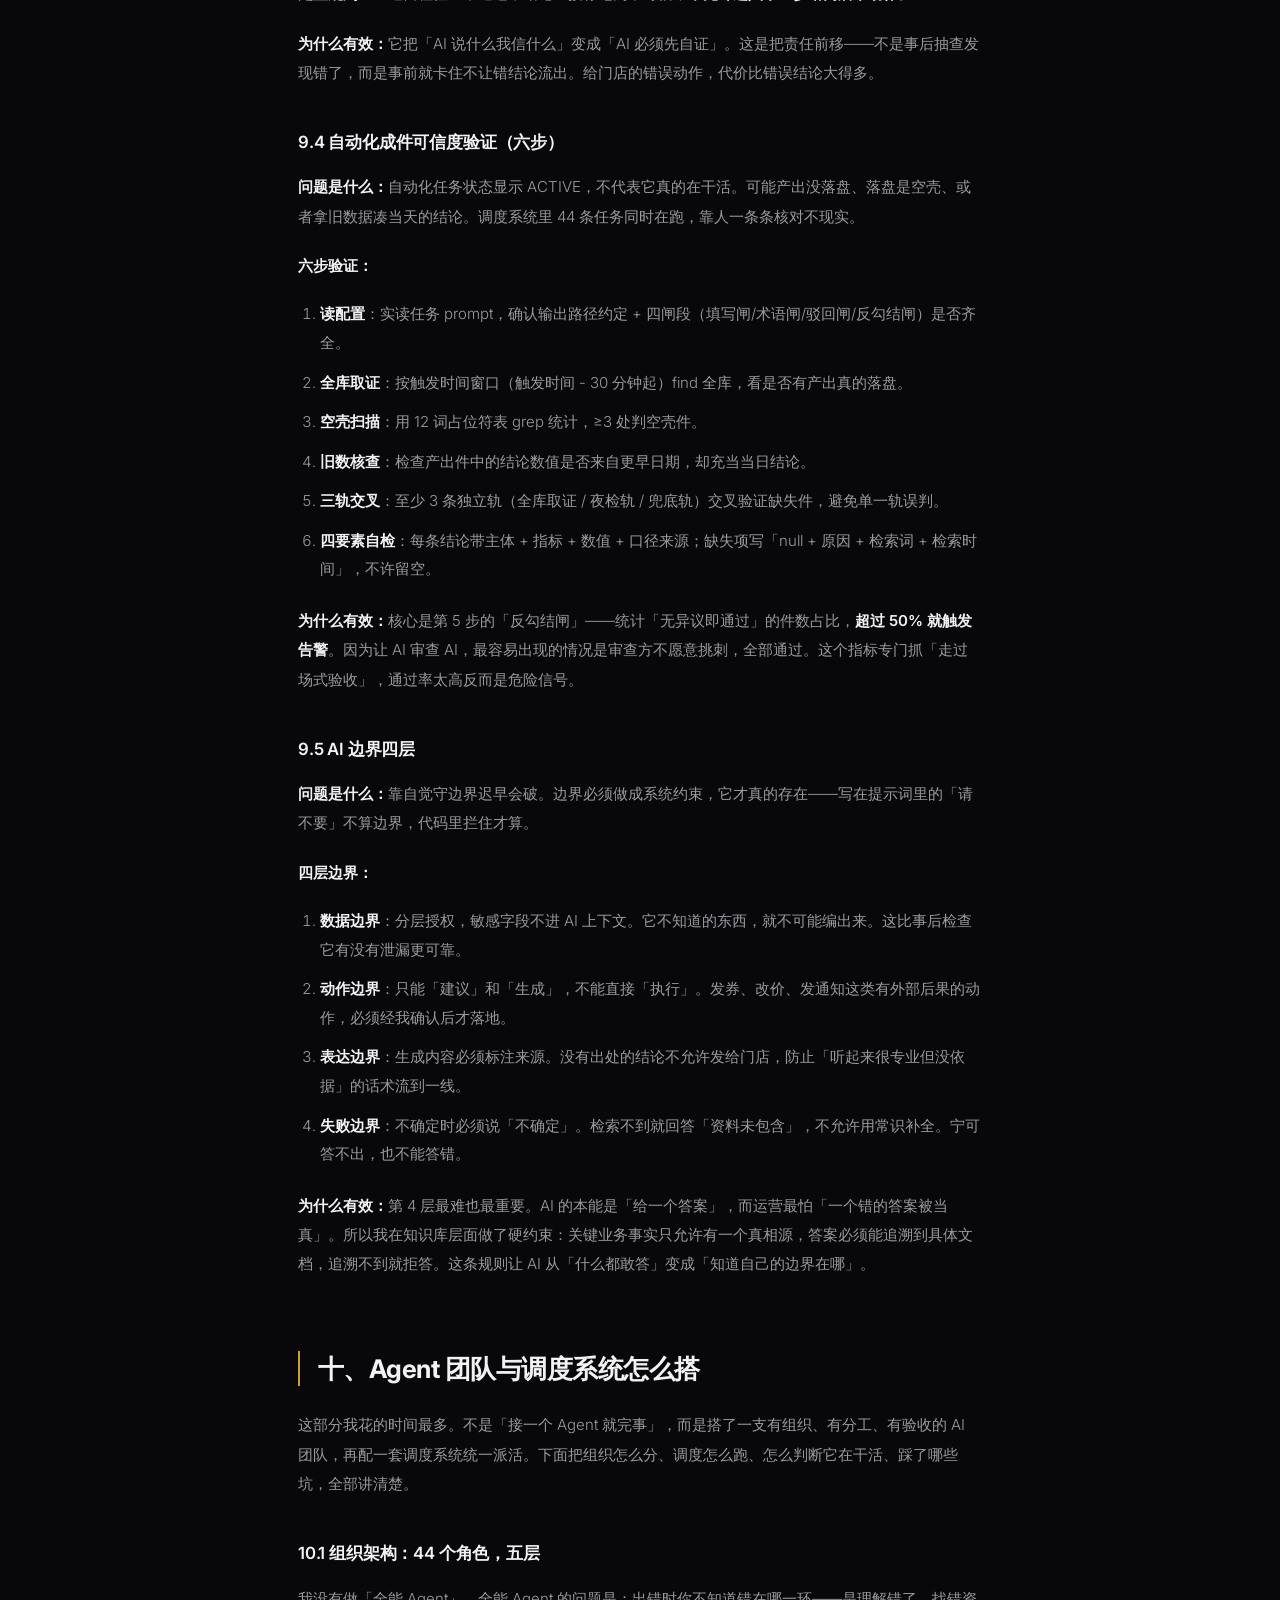
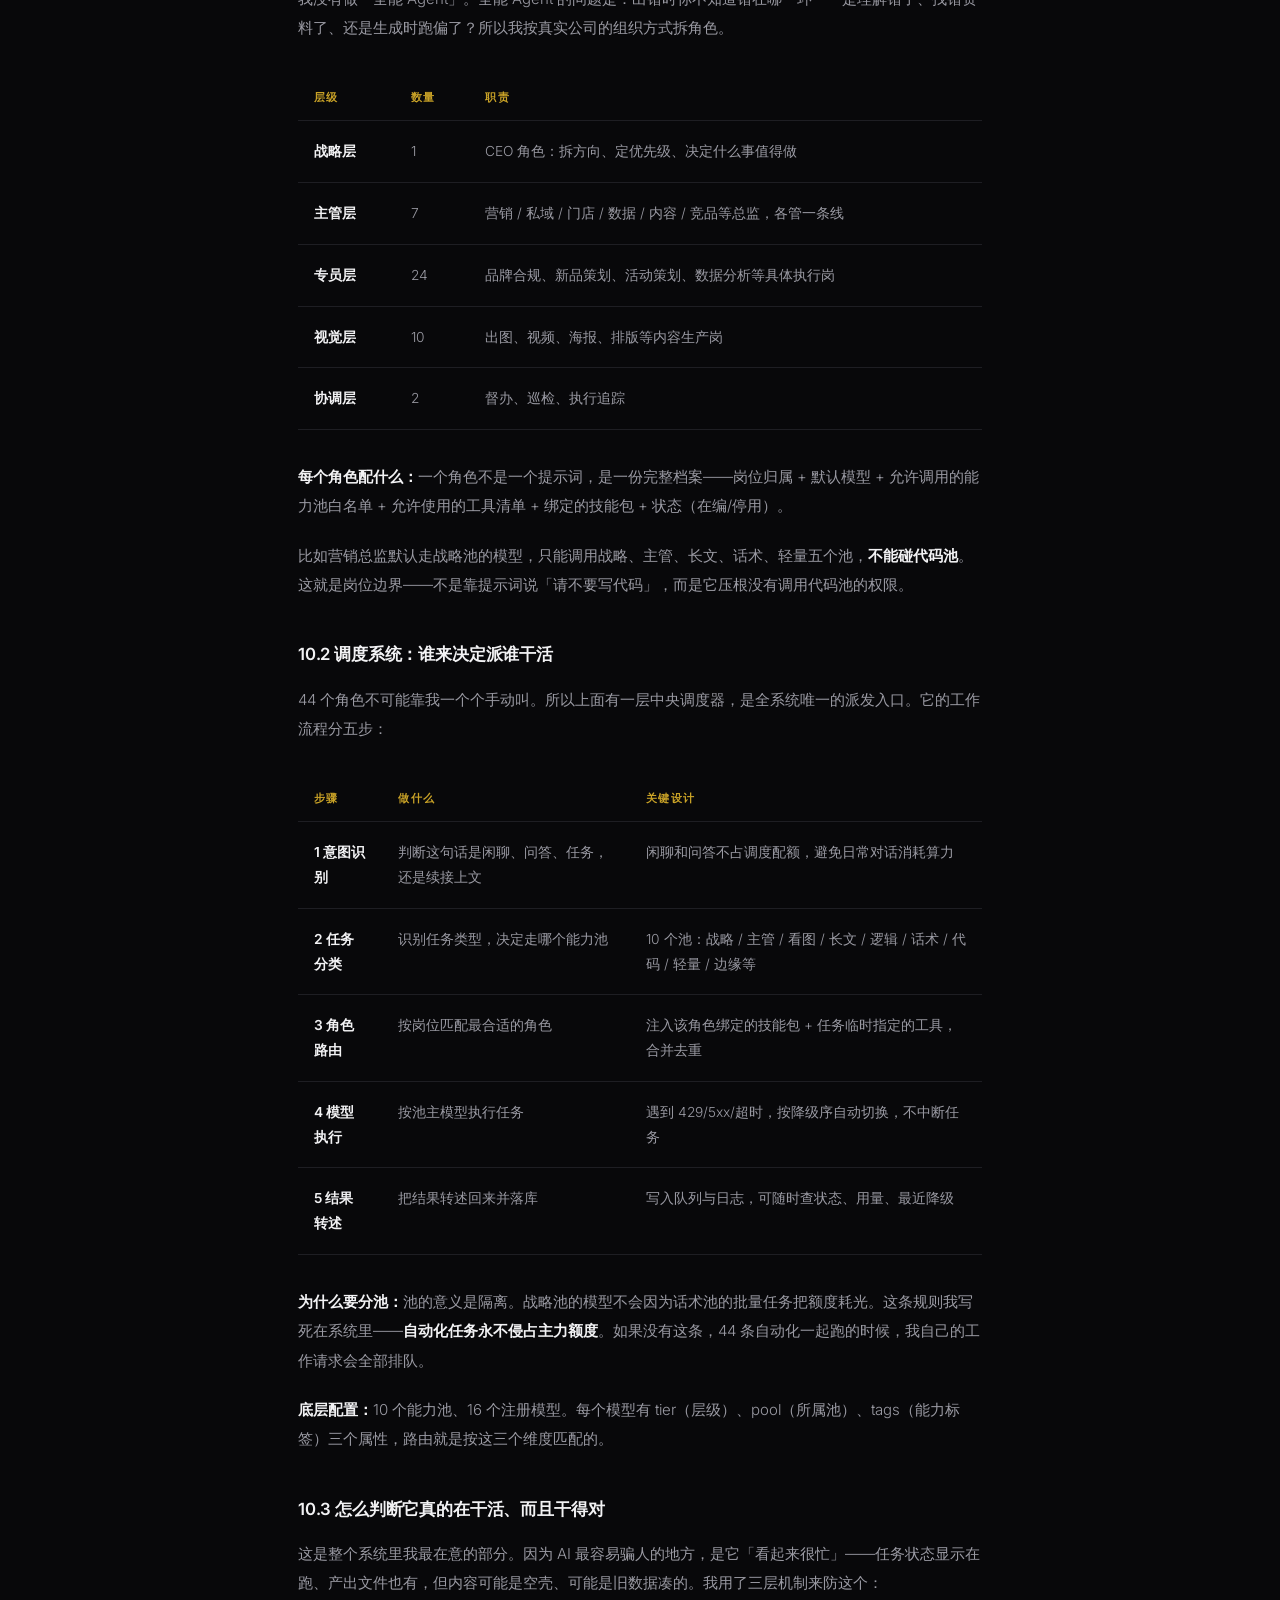
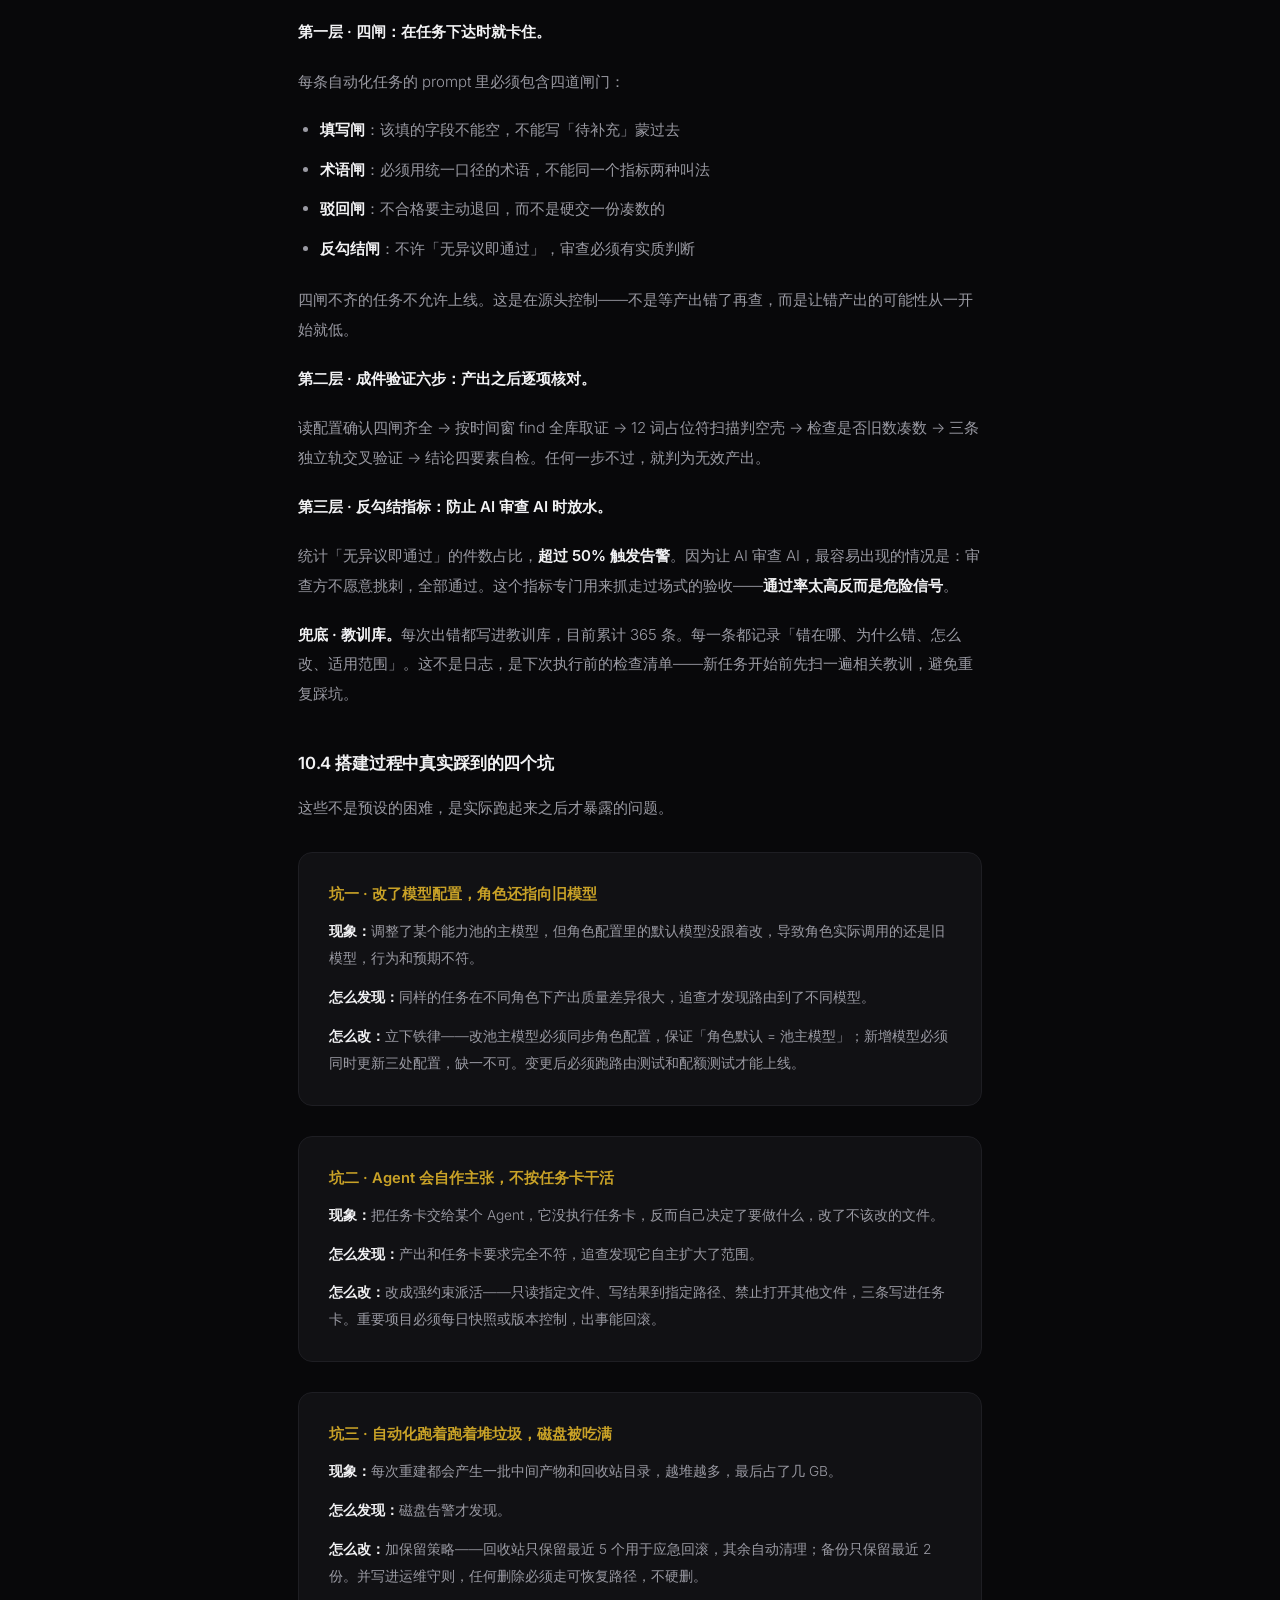
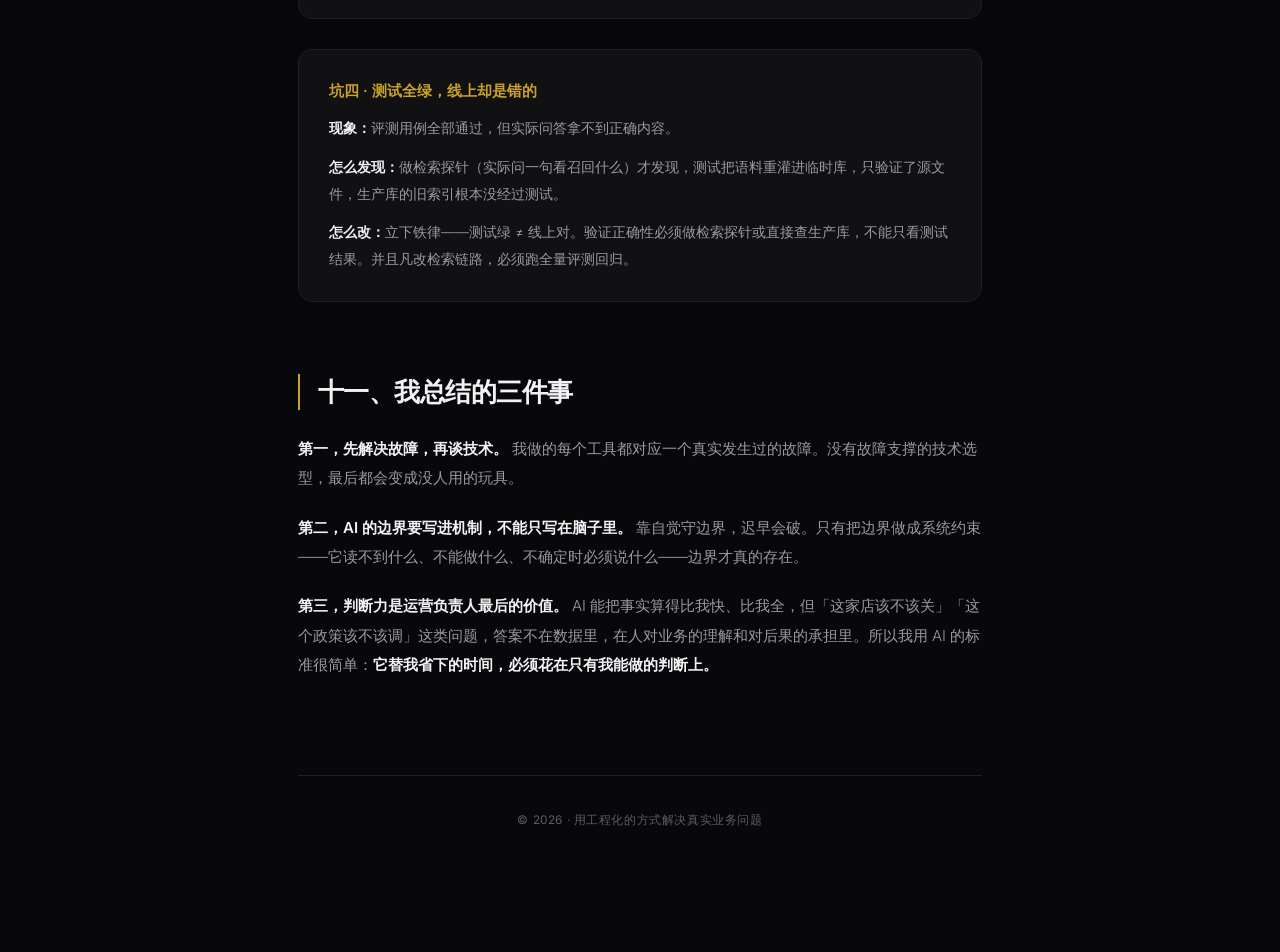
==== commit e10c4d8b: "feat: 数据更正为10-25真实值 + 方法论展开 + Agent团队与调度系统详述" ====
--- a/article.html
+++ b/article.html
@@ -1,361 +1,494 @@
-<!DOCTYPE html>
-<html lang="zh-CN">
-<head>
-<meta charset="UTF-8">
-<meta name="viewport" content="width=device-width, initial-scale=1.0">
-<title>用 AI 重构门店运营落地模式 · 完整复盘</title>
-<link rel="icon" href="data:image/svg+xml,<svg xmlns='http://www.w3.org/2000/svg' viewBox='0 0 100 100'><text y='.9em' font-size='90' fill='%23d4af37'>◆</text></svg>">
-<link rel="preconnect" href="https://fonts.googleapis.com">
-<link rel="preconnect" href="https://fonts.gstatic.com" crossorigin>
-<link href="https://fonts.googleapis.com/css2?family=Inter:wght@200;300;400;500;600;700;800;900&family=JetBrains+Mono:wght@300;400;500&display=swap" rel="stylesheet">
-<style>
-:root{
-  --bg:#08080a; --card:#111114; --line:#1e1e23;
-  --gold:#c9a227; --gold-l:#e8c95a; --gold-dim:rgba(201,162,39,.12);
-  --t1:#f2f2f4; --t2:#9a9aa3; --t3:#5c5c66;
-}
-*{margin:0;padding:0;box-sizing:border-box}
-html{scroll-behavior:smooth}
-body{
-  background:var(--bg); color:var(--t1);
-  font-family:'Inter',-apple-system,BlinkMacSystemFont,'PingFang SC','Microsoft YaHei',sans-serif;
-  line-height:1.85; -webkit-font-smoothing:antialiased;
-}
-body::before{
-  content:''; position:fixed; inset:0; pointer-events:none; z-index:0;
-  background:radial-gradient(ellipse 800px 400px at 20% -5%, rgba(201,162,39,.06), transparent 60%);
-}
-.wrap{position:relative;z-index:1;max-width:740px;margin:0 auto;padding:80px 28px 120px}
-
-.back{
-  display:inline-flex;align-items:center;gap:8px;color:var(--t3);
-  text-decoration:none;font-size:.8rem;margin-bottom:56px;transition:color .25s;
-}
-.back:hover{color:var(--gold-l)}
-
-.tag{
-  display:inline-block;font-size:.66rem;letter-spacing:.2em;color:var(--gold);
-  border:1px solid rgba(201,162,39,.28);border-radius:100px;
-  padding:6px 14px;margin-bottom:26px;
-}
-h1{
-  font-size:clamp(1.9rem,4.6vw,2.9rem);font-weight:800;
-  line-height:1.18;letter-spacing:-.03em;margin-bottom:24px;
-}
-.meta{
-  font-size:.82rem;color:var(--t3);padding-bottom:34px;
-  border-bottom:1px solid var(--line);margin-bottom:56px;letter-spacing:.02em;
-}
-.meta b{color:var(--gold);font-weight:600}
-
-h2{
-  font-size:clamp(1.3rem,2.6vw,1.6rem);font-weight:700;letter-spacing:-.02em;
-  margin:72px 0 24px;padding-left:18px;border-left:2px solid var(--gold);
-  line-height:1.4;
-}
-h2:first-of-type{margin-top:0}
-h3{font-size:1.05rem;font-weight:600;margin:40px 0 14px;letter-spacing:-.01em}
-p{font-size:.94rem;color:var(--t2);margin-bottom:20px;font-weight:300;line-height:1.95}
-p strong{color:var(--t1);font-weight:600}
-ul,ol{margin:0 0 22px 22px;color:var(--t2);font-size:.94rem;font-weight:300}
-li{margin-bottom:11px;line-height:1.9}
-li strong{color:var(--t1);font-weight:600}
-
-blockquote{
-  margin:36px 0;padding:26px 30px;
-  background:linear-gradient(135deg,rgba(201,162,39,.08),rgba(201,162,39,.01));
-  border-left:2px solid var(--gold);border-radius:0 12px 12px 0;
-  font-size:1rem;color:var(--t1);font-weight:300;line-height:1.9;
-}
-blockquote b{color:var(--gold-l);font-weight:600}
-
-table{width:100%;border-collapse:collapse;margin:32px 0;font-size:.86rem}
-th{
-  text-align:left;padding:13px 16px;color:var(--gold);
-  font-size:.68rem;letter-spacing:.13em;font-weight:600;
-  border-bottom:1px solid var(--line);text-transform:uppercase;
-}
-td{
-  padding:18px 16px;color:var(--t2);border-bottom:1px solid var(--line);
-  vertical-align:top;font-weight:300;line-height:1.8;
-}
-td strong{color:var(--t1);font-weight:600}
-td em{font-style:normal;color:var(--gold-l);font-size:.76rem;display:block;margin-top:5px}
-
-.box{
-  background:var(--card);border:1px solid var(--line);
-  border-radius:14px;padding:28px 30px;margin:30px 0;
-}
-.box h4{font-size:.92rem;color:var(--gold);font-weight:600;margin-bottom:10px}
-.box p{font-size:.86rem;margin-bottom:0;color:var(--t2)}
-
-.num{
-  display:inline-flex;align-items:center;justify-content:center;
-  width:28px;height:28px;border-radius:50%;
-  background:var(--gold-dim);color:var(--gold);
-  font-family:'JetBrains Mono',monospace;font-size:.75rem;font-weight:600;
-  margin-right:12px;vertical-align:2px;
-}
-
-footer{
-  margin-top:96px;padding-top:34px;border-top:1px solid var(--line);
-  text-align:center;font-size:.74rem;color:var(--t3);letter-spacing:.05em;
-}
-
-@media(max-width:640px){
-  .wrap{padding:56px 20px 80px}
-  table{font-size:.8rem}
-  th,td{padding:11px 9px}
-  th:nth-child(3),td:nth-child(3){display:none}
-  blockquote{padding:20px 22px}
-}
-</style>
-</head>
-<body>
-<div class="wrap">
-
-<a href="index.html" class="back">← 返回首页</a>
-
-<span class="tag">落地复盘</span>
-<h1>用 AI 重构门店运营落地模式</h1>
-<p class="meta">47 家烘焙连锁门店 · 用户运营负责人 · 会员复购率月均提升 <b>13%</b></p>
-
-<h2>一、背景：我面对的是什么</h2>
-
-<p>我负责一家烘焙连锁品牌的用户运营。门店 47 家，分布是清远（含连州）40 家、广州（含花都）4 家、肇庆 2 家、佛山 1 家，服务约 20 万终端客户。</p>
-
-<p>这个规模听起来不大，但落到日常执行上，密度非常高。47 家门店意味着每天要汇总几十份数据、回答几十个问题、追踪几十条动作。而这些事长期依赖人力堆叠，具体卡在六个地方：</p>
-
-<table>
-  <thead><tr><th>卡点</th><th>具体表现</th></tr></thead>
-  <tbody>
-    <tr><td><strong>数据散</strong></td><td>订单、会员、客流分散在不同系统，每天手工汇总，口径还不统一。同一家店的营业额，三个系统能给出三个数</td></tr>
-    <tr><td><strong>知识散</strong></td><td>SOP、新品资料、加盟政策散落在文档里。店长查得慢，新人靠口口相传，同一个问题不同人答出不同答案</td></tr>
-    <tr><td><strong>情报散</strong></td><td>竞品动态无人持续整理，等到要做决策时找不到。上个月的竞品动作，这个月已经没人记得</td></tr>
-    <tr><td><strong>重复劳动多</strong></td><td>话术、日报、作战卡、复盘，每天重复做同样的事。人被困在搬运和排版里，没时间想策略</td></tr>
-    <tr><td><strong>数据分析浅</strong></td><td>能拉出数字，但看不出原因：哪家店为什么掉、掉在哪个品类、该动哪个动作，全靠人一个个翻</td></tr>
-    <tr><td><strong>落地执行断</strong></td><td>分析结论停在报告里，到店长手上就变成「知道了」。谁做、什么时候做、做完没做，无人追踪</td></tr>
-  </tbody>
-</table>
-
-<p>我自己的判断是：<strong>前四个是「量」的问题，后两个是「质」的问题。</strong> 数据散、知识散、情报散、重复劳动多，都可以靠工具和自动化解决；但数据分析浅、落地执行断，说明整条链路缺一个闭环——分析出来的结论没有变成门店当天要做的动作，动作做完也没有回到数据里验证。</p>
-
-<p>所以这件事从一开始就不是「上一个 AI 工具」，而是「重做一遍运营的落地方式」。</p>
-
-<h2>二、我当时的情况：为什么必须动</h2>
-
-<p>我是 47 家门店的用户运营负责人，不是科班工程师。这意味着两件事：第一，我没有大团队和预算去采购一套系统；第二，我最清楚每个环节到底卡在哪，因为我自己每天都在做这些事。</p>
-
-<p>当时的具体处境是：数据每天靠人工拉，拉完再人工看，看完再人工写成结论发给门店，门店看完执行不执行没人知道，第二天再重复一遍。整个循环靠人扛，人是瓶颈，也是断点。</p>
-
-<p>我判断继续加人解决不了问题——加人只会让汇总和传递的环节更多，口径更乱。<strong>必须让机器接管「重复」，让我专注「判断」。</strong> 这是我后面所有动作的出发点。</p>
-
-<h2>三、数据与分析方法：我怎么让结论站得住</h2>
-
-<p>动手之前我先想清楚一件事：AI 最容易出的问题不是算错，而是<strong>给了一个听起来对、但站不住的结论</strong>。比如「这家店环比下降 20%」，如果基线选错、样本太小、或者把促销日当成常态日，这个 20% 就是假的。</p>
-
-<p>所以我给分析环节设了三道自检，任何结论必须先过这三关才能往下走：</p>
-
-<div class="box">
-  <h4>第一道 · 防假环比</h4>
-  <p>对比基线必须同口径。上周同期有活动、本周没有，就不能直接比；节假日、天气异常、门店临时停业，都要先标记出来，不能混进常规对比里。</p>
-</div>
-
-<div class="box">
-  <h4>第二道 · 防假异常</h4>
-  <p>波动要区分「真异常」和「正常噪声」。单日数据波动可能是随机波动，只有连续多日偏离、或者偏离幅度超过历史区间，才判定为异常，避免天天报假警。</p>
-</div>
-
-<div class="box">
-  <h4>第三道 · 防不可信归因</h4>
-  <p>归因必须能落到可验证的因素上——是客流少了、客单价降了、还是某个品类掉得厉害。如果归因只能说「大概是因为天气」，那就不算归因，只能说「原因不明」。</p>
-</div>
-
-<p>这三道自检的意义在于：<strong>它把「AI 说什么我信什么」变成了「AI 必须先自证」。</strong> 分析结论如果不通过自检，就直接标为不可信，不允许进入下一步给门店下动作。</p>
-
-<h2>四、AI 解决了什么：四个阶段的改造</h2>
-
-<p>改造过程分四个阶段，每个阶段都对应一个真实发生过的故障，不是先有技术再找场景。</p>
-
-<h3><span class="num">1</span>接入：让 AI 调用稳定下来</h3>
-<p><strong>故障：</strong>多个模型账号配额不够，429 频繁中断，AI 一忙就不可用。</p>
-<p><strong>做法：</strong>自建一个本地模型网关，把多个账号聚合成一个端点，按配额自动轮询，遇到限流或失效自动切换并隔离。</p>
-<p><strong>结果：</strong>上层所有 AI 应用有了稳定底座，不再因为单个账号限流而停摆。</p>
-
-<h3><span class="num">2</span>用好：让 AI 产出可用</h3>
-<p><strong>故障：</strong>AI 出的图、出的视频一眼就假，内容生产变成碰运气。</p>
-<p><strong>做法：</strong>把每次成功的提示词写法沉淀成方法论——通用铁律、图像结构、视频叙事骨架，全部经过实测验证后入库，不是理论推导。</p>
-<p><strong>结果：</strong>AI 内容产出一遍过的比例明显提高，方法可复用给团队。</p>
-
-<h3><span class="num">3</span>知识：让答案带出处</h3>
-<p><strong>故障：</strong>文档越攒越多却找不到，知识是死数据；直接问大模型会编造，因为它不知道我的业务事实。</p>
-<p><strong>做法：</strong>搭一套知识库系统。模型负责把上千篇原始资料编译成可导航的聚合页，检索负责精确召回，命中页作为上下文再交给模型生成带引用的答案。</p>
-<p><strong>结果：</strong>1,600 余篇原始资料被编译成 1,300 余个可导航页面，问答可以追溯来源，不再是模型凭印象作答。</p>
-
-<h3><span class="num">4</span>组织与交付：让 AI 真的进入业务流程</h3>
-<p><strong>故障：</strong>AI 能力很多，但组织消化不了，工具之间互相覆盖，最后没人用。</p>
-<p><strong>做法：</strong>一边把多个 AI 角色编排成有分工、有决策边界、有校验闸门的生产线；一边把高频操作做成两套 Windows 桌面软件——经营驾驶舱和调度运维工作台，双击即用。</p>
-<p><strong>结果：</strong>AI 从「偶尔试试」变成「每天打开的生产工具」。</p>
-
-<h2>五、知识库具体怎么搭的</h2>
-
-<p>这一节单独讲，因为它是整套系统里最难、也最容易被误解的部分。它不是「把文档丢给模型」，而是重做了一遍知识的组织方式。</p>
-
-<h3>问题出在哪</h3>
-<p>原始文档和模型答案之间，少了两层：一层负责把散落的资料组织成可导航的结构，一层负责在提问时精确召回。缺了这两层，模型只能靠印象答，也就是编造。</p>
-
-<h3>四层结构</h3>
-<table>
-  <thead><tr><th>层</th><th>作用</th><th>规模</th></tr></thead>
-  <tbody>
-    <tr><td><strong>原始语料</strong></td><td>SOP、新品资料、竞品分析、加盟政策、决策记录，按 11 个子库分域存放</td><td>1,600+ 篇</td></tr>
-    <tr><td><strong>聚合编译层</strong></td><td>模型把多源资料按「实体 / 概念」重新编译成聚合页，每页带摘要、关键事实、来源列表</td><td>1,300+ 页</td></tr>
-    <tr><td><strong>三层索引</strong></td><td>倒排索引管精确术语、向量索引管语义换说法、聚合索引管跨源关联，三路召回后融合排序</td><td>三路并行</td></tr>
-    <tr><td><strong>带引用生成</strong></td><td>命中页作为上下文交给模型生成答案，强制标注出处；追溯不到来源就直接拒答</td><td>可追溯</td></tr>
-  </tbody>
-</table>
-
-<h3>搭完之后得到的三个结论</h3>
-<p>这些不是我事先设计的目标，是搭完跑起来之后实际验证出来的。</p>
-
-<div class="box">
-  <h4>结论一 · 评测必须固化成用例</h4>
-  <p>24 条评测用例覆盖权威口径、竞品、防幻觉、品牌、运营、产品等 11 类，每次改检索链路必须全量回归。没有这条，改一处坏三处，你永远不会知道。</p>
-</div>
-
-<div class="box">
-  <h4>结论二 · 事实只能有唯一真相源</h4>
-  <p>门店数曾经因为「旧文档 77 篇 vs 裁决 1 篇」，朴素检索让旧口径获胜。教训是：关键事实必须单一来源，冲突时以裁决为准，且旧口径必须显式标注已过时。</p>
-</div>
-
-<div class="box">
-  <h4>结论三 · 测试绿不等于线上对</h4>
-  <p>评测通过不代表生产正确——曾出现「索引重建了但内容读不出」，问答上下文全靠聚合层在撑。验证正确性必须做检索探针，不能只看测试结果。</p>
-</div>
-
-<h2>六、哪些决策必须我自己拍板</h2>
-
-<p>这一节是我最想讲清楚的部分。很多人问 AI 到底能替人做多少，我的答案是：<strong>AI 可以替我做「分析和执行」，但不能替我做「判断和责任」。</strong></p>
-
-<p>我把决策明确分成三类，边界写死在系统里：</p>
-
-<table>
-  <thead><tr><th>决策类型</th><th>谁来决定</th><th>举例</th></tr></thead>
-  <tbody>
-    <tr>
-      <td><strong>事实类</strong><em>AI 决定</em></td>
-      <td>AI 决定，我抽检</td>
-      <td>昨天哪家店环比下降、降了多少、哪个品类降得最多。这类有明确数据源，AI 比人快也更不容易漏</td>
-    </tr>
-    <tr>
-      <td><strong>建议类</strong><em>我拍板</em></td>
-      <td>AI 出选项，我拍板</td>
-      <td>这家店要不要做促销、做多大力度、推哪个品。AI 给出三个方案和各自依据，选哪个由我定，因为涉及成本和品牌调性</td>
-    </tr>
-    <tr>
-      <td><strong>责任类</strong><em>只能我定</em></td>
-      <td>只能我决定</td>
-      <td>是否关店、是否换店长、是否调整加盟政策、是否对外承诺。这类一旦错了就是真金白银和人心，AI 不参与决策，只提供背景信息</td>
-    </tr>
-  </tbody>
-</table>
-
-<p>这条边界我坚持得很死。原因很实际：<strong>AI 不会为结果负责，我会。</strong> 如果让 AI 决定「这家店该不该关」，它算得出坪效，但算不出这家店背后的人、算不出关店对周边门店口碑的影响、算不出加盟商的感受。这些恰恰是运营负责人存在的价值。</p>
-
-<blockquote>
-  AI 负责把「事实」算清楚、把「选项」列全，我负责在信息充分的前提下做取舍，并承担取舍的后果。这条线一旦模糊，AI 用得越多，风险越大。
-</blockquote>
-
-<h2>七、怎么定 AI 的边界</h2>
-
-<p>边界不是靠「我觉得 AI 应该只做这些」来定的，是靠机制卡住的。我用了四层：</p>
-
-<ol>
-  <li><strong>数据边界：</strong>AI 只读它能读的。经营数据、会员数据、门店数据分层授权，敏感字段不进 AI 上下文。它不知道的东西，就不可能编出来。</li>
-  <li><strong>动作边界：</strong>AI 只能「建议」和「生成」，不能直接「执行」。发券、改价、发通知这类有外部后果的动作，必须经我确认后才落地。</li>
-  <li><strong>表达边界：</strong>AI 生成的内容必须标注来源。没有出处的结论不允许发给门店，防止「听起来很专业但没依据」的话术流到一线。</li>
-  <li><strong>失败边界：</strong>AI 不确定时必须说「不确定」。我在系统提示里明确要求：检索不到就回答「资料未包含」，不允许用常识补全。宁可答不出，也不能答错。</li>
-</ol>
-
-<p>这四层里，第四层最难也最重要。因为 AI 的本能是「给一个答案」，而运营最怕的就是「一个错的答案被当真」。所以我在知识库层面做了硬约束：关键业务事实只允许有一个真相源，答案必须能追溯到具体文档，追溯不到就拒答。</p>
-
-<h2>八、Agent 怎么搭</h2>
-
-<p>我没有一上来就做「全能 Agent」，而是一个个拆。因为全能 Agent 的问题是：出错时你不知道错在哪一环。</p>
-
-<p>我的搭法是把运营工作拆成有明确输入输出的角色，每个角色只干一件事：</p>
-
-<table>
-  <thead><tr><th>角色</th><th>职责</th><th>输出</th></tr></thead>
-  <tbody>
-    <tr><td><strong>数据角色</strong></td><td>拉取、清洗、对齐口径</td><td>结构化的当日经营数据</td></tr>
-    <tr><td><strong>分析角色</strong></td><td>跑三道自检、做归因</td><td>通过自检的结论 + 异常门店清单</td></tr>
-    <tr><td><strong>知识角色</strong></td><td>回答「标准是什么」</td><td>带出处的 SOP / 政策答案</td></tr>
-    <tr><td><strong>生成角色</strong></td><td>把结论变成门店能执行的话</td><td>作战卡、话术、简报</td></tr>
-    <tr><td><strong>追踪角色</strong></td><td>记录动作是否执行、结果如何</td><td>执行台账 + 回流数据</td></tr>
-  </tbody>
-</table>
-
-<p>角色之间靠固定格式传递，不靠「自由对话」。这样做的好处是：哪一环出错，看输出就知道；要改也只改那一环，不会牵一发动全身。</p>
-
-<p>再往上是一层调度：我下指令，系统判断该叫哪几个角色、按什么顺序跑。目前 44 条自动化任务就是这一层的产物，按日、周、月自动运行，覆盖数据、话术、竞品、复盘、自检。</p>
-
-<div class="box">
-  <h4>为什么不让 Agent 自己决定顺序</h4>
-  <p>因为运营有硬时序。数据没拉完不能分析，分析没过自检不能下动作，动作没执行不能复盘。这些顺序是业务规律，不是 AI 该自由发挥的地方。所以我把顺序写死在流程里，AI 只在每一步内部做判断。</p>
-</div>
-
-<h2>九、结果</h2>
-
-<p>以下数字全部来自系统实际运行数据（快照日期 2026-09-30，覆盖 22 个数据模块）。</p>
-
-<table>
-  <thead><tr><th>指标</th><th>结果</th><th>说明</th></tr></thead>
-  <tbody>
-    <tr><td><strong>覆盖门店</strong></td><td>47 家</td><td>清远含连州 40 / 广州含花都 4 / 肇庆 2 / 佛山 1</td></tr>
-    <tr><td><strong>会员复购率</strong></td><td>月均提升 13%</td><td>「数据→洞察→触达→回流」闭环跑通的结果</td></tr>
-    <tr><td><strong>存量复购率</strong></td><td>51.4%</td><td>累计购买 96,377 人中 49,574 人复购</td></tr>
-    <tr><td><strong>CRM 会员</strong></td><td>178,648</td><td>企微好友 78,114 / 社群成员 7,191</td></tr>
-    <tr><td><strong>券核销率</strong></td><td>42.7%</td><td>发放 163,993 张 / 核销 70,077 张</td></tr>
-    <tr><td><strong>月饼项目</strong></td><td>99.9% 达成</td><td>目标 248 万 / 实际 247.7 万</td></tr>
-    <tr><td><strong>自动化任务</strong></td><td>44 条</td><td>按日 / 周 / 月自动运行</td></tr>
-    <tr><td><strong>知识库</strong></td><td>1,600+ 篇 → 1,300+ 页</td><td>原始资料编译为可导航知识页</td></tr>
-    <tr><td><strong>数据模块</strong></td><td>22 个</td><td>KPI / 门店排行 / 单品日榜 / RFM 八分段 / 六层活跃度 / 品类漏斗 / Cohort 留存</td></tr>
-  </tbody>
-</table>
-
-<p>复购率月均提升 13% 这个数字，来自「数据→洞察→触达→回流」这条链路真的跑通了：数据被拉通、洞察被 AI 算清楚、触达靠标签和自动化执行、回流的数据又回到下一轮分析里。少了任何一环，这个数字都不成立。</p>
-
-<h2>十、我沉淀的方法论</h2>
-
-<p>这些不是技术，是踩过坑之后提炼的判断规则。每一条都对应一次真实的翻车。</p>
-
-<h3>多轨交付终核法</h3>
-<p><strong>问题：</strong>多个自动化任务同日产出，声称都交付了，但实际有假交付漏网。只查「有没有文件」不够。</p>
-<p><strong>四查：</strong>查落盘（草稿不计件）、查档位（应 N 档实 M 档即退回）、查占位符（≥3 次判空壳）、查口径（必须标数据日期与来源）。</p>
-
-<h3>「名义增量、实际无增量」判定法</h3>
-<p><strong>问题：</strong>数据管道的时间戳推进了，看起来是新数据，但实际数据还停在昨天。看时间戳会得出错误结论。</p>
-<p><strong>四步：</strong>查元信息 → 验模块实际日期 → 判形态（名义增量 / 空壳半成品）→ 全量重核，结论时效以实际数据日为准。</p>
-
-<h3>分析结论三道自检</h3>
-<p><strong>问题：</strong>AI 最容易出的错不是算错，而是给了一个听起来对、但站不住的结论。</p>
-<p><strong>三防：</strong>防假环比（基线同口径）、防假异常（区分噪声）、防不可信归因（落到可验证因素）。</p>
-
-<h3>AI 边界四层</h3>
-<p><strong>问题：</strong>靠自觉守边界迟早会破。边界必须做成系统约束，它才真的存在。</p>
-<p><strong>四层：</strong>数据边界（分层授权）、动作边界（不能直接执行）、表达边界（必须标来源）、失败边界（不确定就说不确定）。</p>
-
-<h2>十一、我总结的三件事</h2>
-
-<p><strong>第一，先解决故障，再谈技术。</strong> 我做的每个工具都对应一个真实发生过的故障。没有故障支撑的技术选型，最后都会变成没人用的玩具。</p>
-
-<p><strong>第二，AI 的边界要写进机制，不能只写在脑子里。</strong> 靠自觉守边界，迟早会破。只有把边界做成系统约束——它读不到什么、不能做什么、不确定时必须说什么——边界才真的存在。</p>
-
-<p><strong>第三，判断力是运营负责人最后的价值。</strong> AI 能把事实算得比我快、比我全，但「这家店该不该关」「这个政策该不该调」这类问题，答案不在数据里，在人对业务的理解和对后果的承担里。所以我用 AI 的标准很简单：<strong>它替我省下的时间，必须花在只有我能做的判断上。</strong></p>
-
-<footer>© 2026 · 用工程化的方式解决真实业务问题</footer>
-
-</div>
-</body>
-</html>
+<!DOCTYPE html>
+<html lang="zh-CN">
+<head>
+<meta charset="UTF-8">
+<meta name="viewport" content="width=device-width, initial-scale=1.0">
+<title>用 AI 重构门店运营落地模式 · 完整复盘</title>
+<link rel="icon" href="data:image/svg+xml,<svg xmlns='http://www.w3.org/2000/svg' viewBox='0 0 100 100'><text y='.9em' font-size='90' fill='%23d4af37'>◆</text></svg>">
+<link rel="preconnect" href="https://fonts.googleapis.com">
+<link rel="preconnect" href="https://fonts.gstatic.com" crossorigin>
+<link href="https://fonts.googleapis.com/css2?family=Inter:wght@200;300;400;500;600;700;800;900&family=JetBrains+Mono:wght@300;400;500&display=swap" rel="stylesheet">
+<style>
+:root{
+  --bg:#08080a; --card:#111114; --line:#1e1e23;
+  --gold:#c9a227; --gold-l:#e8c95a; --gold-dim:rgba(201,162,39,.12);
+  --t1:#f2f2f4; --t2:#9a9aa3; --t3:#5c5c66;
+}
+*{margin:0;padding:0;box-sizing:border-box}
+html{scroll-behavior:smooth}
+body{
+  background:var(--bg); color:var(--t1);
+  font-family:'Inter',-apple-system,BlinkMacSystemFont,'PingFang SC','Microsoft YaHei',sans-serif;
+  line-height:1.85; -webkit-font-smoothing:antialiased;
+}
+body::before{
+  content:''; position:fixed; inset:0; pointer-events:none; z-index:0;
+  background:radial-gradient(ellipse 800px 400px at 20% -5%, rgba(201,162,39,.06), transparent 60%);
+}
+.wrap{position:relative;z-index:1;max-width:740px;margin:0 auto;padding:80px 28px 120px}
+
+.back{
+  display:inline-flex;align-items:center;gap:8px;color:var(--t3);
+  text-decoration:none;font-size:.8rem;margin-bottom:56px;transition:color .25s;
+}
+.back:hover{color:var(--gold-l)}
+
+.tag{
+  display:inline-block;font-size:.66rem;letter-spacing:.2em;color:var(--gold);
+  border:1px solid rgba(201,162,39,.28);border-radius:100px;
+  padding:6px 14px;margin-bottom:26px;
+}
+h1{
+  font-size:clamp(1.9rem,4.6vw,2.9rem);font-weight:800;
+  line-height:1.18;letter-spacing:-.03em;margin-bottom:24px;
+}
+.meta{
+  font-size:.82rem;color:var(--t3);padding-bottom:34px;
+  border-bottom:1px solid var(--line);margin-bottom:56px;letter-spacing:.02em;
+}
+.meta b{color:var(--gold);font-weight:600}
+
+h2{
+  font-size:clamp(1.3rem,2.6vw,1.6rem);font-weight:700;letter-spacing:-.02em;
+  margin:72px 0 24px;padding-left:18px;border-left:2px solid var(--gold);
+  line-height:1.4;
+}
+h2:first-of-type{margin-top:0}
+h3{font-size:1.05rem;font-weight:600;margin:40px 0 14px;letter-spacing:-.01em}
+p{font-size:.94rem;color:var(--t2);margin-bottom:20px;font-weight:300;line-height:1.95}
+p strong{color:var(--t1);font-weight:600}
+ul,ol{margin:0 0 22px 22px;color:var(--t2);font-size:.94rem;font-weight:300}
+li{margin-bottom:11px;line-height:1.9}
+li strong{color:var(--t1);font-weight:600}
+
+blockquote{
+  margin:36px 0;padding:26px 30px;
+  background:linear-gradient(135deg,rgba(201,162,39,.08),rgba(201,162,39,.01));
+  border-left:2px solid var(--gold);border-radius:0 12px 12px 0;
+  font-size:1rem;color:var(--t1);font-weight:300;line-height:1.9;
+}
+blockquote b{color:var(--gold-l);font-weight:600}
+
+table{width:100%;border-collapse:collapse;margin:32px 0;font-size:.86rem}
+th{
+  text-align:left;padding:13px 16px;color:var(--gold);
+  font-size:.68rem;letter-spacing:.13em;font-weight:600;
+  border-bottom:1px solid var(--line);text-transform:uppercase;
+}
+td{
+  padding:18px 16px;color:var(--t2);border-bottom:1px solid var(--line);
+  vertical-align:top;font-weight:300;line-height:1.8;
+}
+td strong{color:var(--t1);font-weight:600}
+td em{font-style:normal;color:var(--gold-l);font-size:.76rem;display:block;margin-top:5px}
+
+.box{
+  background:var(--card);border:1px solid var(--line);
+  border-radius:14px;padding:28px 30px;margin:30px 0;
+}
+.box h4{font-size:.92rem;color:var(--gold);font-weight:600;margin-bottom:10px}
+.box p{font-size:.86rem;margin-bottom:0;color:var(--t2)}
+
+.num{
+  display:inline-flex;align-items:center;justify-content:center;
+  width:28px;height:28px;border-radius:50%;
+  background:var(--gold-dim);color:var(--gold);
+  font-family:'JetBrains Mono',monospace;font-size:.75rem;font-weight:600;
+  margin-right:12px;vertical-align:2px;
+}
+
+footer{
+  margin-top:96px;padding-top:34px;border-top:1px solid var(--line);
+  text-align:center;font-size:.74rem;color:var(--t3);letter-spacing:.05em;
+}
+
+@media(max-width:640px){
+  .wrap{padding:56px 20px 80px}
+  table{font-size:.8rem}
+  th,td{padding:11px 9px}
+  th:nth-child(3),td:nth-child(3){display:none}
+  blockquote{padding:20px 22px}
+}
+</style>
+</head>
+<body>
+<div class="wrap">
+
+<a href="index.html" class="back">← 返回首页</a>
+
+<span class="tag">落地复盘</span>
+<h1>用 AI 重构门店运营落地模式</h1>
+<p class="meta">47 家烘焙连锁门店 · 用户运营负责人 · 会员复购率月均提升 <b>13%</b></p>
+
+<h2>一、背景：我面对的是什么</h2>
+
+<p>我负责一家烘焙连锁品牌的用户运营。门店 47 家，分布是清远（含连州）40 家、广州（含花都）4 家、肇庆 2 家、佛山 1 家，服务约 20 万终端客户。</p>
+
+<p>这个规模听起来不大，但落到日常执行上，密度非常高。47 家门店意味着每天要汇总几十份数据、回答几十个问题、追踪几十条动作。而这些事长期依赖人力堆叠，具体卡在六个地方：</p>
+
+<table>
+  <thead><tr><th>卡点</th><th>具体表现</th></tr></thead>
+  <tbody>
+    <tr><td><strong>数据散</strong></td><td>订单、会员、客流分散在不同系统，每天手工汇总，口径还不统一。同一家店的营业额，三个系统能给出三个数</td></tr>
+    <tr><td><strong>知识散</strong></td><td>SOP、新品资料、加盟政策散落在文档里。店长查得慢，新人靠口口相传，同一个问题不同人答出不同答案</td></tr>
+    <tr><td><strong>情报散</strong></td><td>竞品动态无人持续整理，等到要做决策时找不到。上个月的竞品动作，这个月已经没人记得</td></tr>
+    <tr><td><strong>重复劳动多</strong></td><td>话术、日报、作战卡、复盘，每天重复做同样的事。人被困在搬运和排版里，没时间想策略</td></tr>
+    <tr><td><strong>数据分析浅</strong></td><td>能拉出数字，但看不出原因：哪家店为什么掉、掉在哪个品类、该动哪个动作，全靠人一个个翻</td></tr>
+    <tr><td><strong>落地执行断</strong></td><td>分析结论停在报告里，到店长手上就变成「知道了」。谁做、什么时候做、做完没做，无人追踪</td></tr>
+  </tbody>
+</table>
+
+<p>我自己的判断是：<strong>前四个是「量」的问题，后两个是「质」的问题。</strong> 数据散、知识散、情报散、重复劳动多，都可以靠工具和自动化解决；但数据分析浅、落地执行断，说明整条链路缺一个闭环——分析出来的结论没有变成门店当天要做的动作，动作做完也没有回到数据里验证。</p>
+
+<p>所以这件事从一开始就不是「上一个 AI 工具」，而是「重做一遍运营的落地方式」。</p>
+
+<h2>二、我当时的情况：为什么必须动</h2>
+
+<p>我是 47 家门店的用户运营负责人，不是科班工程师。这意味着两件事：第一，我没有大团队和预算去采购一套系统；第二，我最清楚每个环节到底卡在哪，因为我自己每天都在做这些事。</p>
+
+<p>当时的具体处境是：数据每天靠人工拉，拉完再人工看，看完再人工写成结论发给门店，门店看完执行不执行没人知道，第二天再重复一遍。整个循环靠人扛，人是瓶颈，也是断点。</p>
+
+<p>我判断继续加人解决不了问题——加人只会让汇总和传递的环节更多，口径更乱。<strong>必须让机器接管「重复」，让我专注「判断」。</strong> 这是我后面所有动作的出发点。</p>
+
+<h2>三、数据与分析方法：我怎么让结论站得住</h2>
+
+<p>动手之前我先想清楚一件事：AI 最容易出的问题不是算错，而是<strong>给了一个听起来对、但站不住的结论</strong>。比如「这家店环比下降 20%」，如果基线选错、样本太小、或者把促销日当成常态日，这个 20% 就是假的。</p>
+
+<p>所以我给分析环节设了三道自检，任何结论必须先过这三关才能往下走：</p>
+
+<div class="box">
+  <h4>第一道 · 防假环比</h4>
+  <p>对比基线必须同口径。上周同期有活动、本周没有，就不能直接比；节假日、天气异常、门店临时停业，都要先标记出来，不能混进常规对比里。</p>
+</div>
+
+<div class="box">
+  <h4>第二道 · 防假异常</h4>
+  <p>波动要区分「真异常」和「正常噪声」。单日数据波动可能是随机波动，只有连续多日偏离、或者偏离幅度超过历史区间，才判定为异常，避免天天报假警。</p>
+</div>
+
+<div class="box">
+  <h4>第三道 · 防不可信归因</h4>
+  <p>归因必须能落到可验证的因素上——是客流少了、客单价降了、还是某个品类掉得厉害。如果归因只能说「大概是因为天气」，那就不算归因，只能说「原因不明」。</p>
+</div>
+
+<p>这三道自检的意义在于：<strong>它把「AI 说什么我信什么」变成了「AI 必须先自证」。</strong> 分析结论如果不通过自检，就直接标为不可信，不允许进入下一步给门店下动作。</p>
+
+<h2>四、AI 解决了什么：四个阶段的改造</h2>
+
+<p>改造过程分四个阶段，每个阶段都对应一个真实发生过的故障，不是先有技术再找场景。</p>
+
+<h3><span class="num">1</span>接入：让 AI 调用稳定下来</h3>
+<p><strong>故障：</strong>多个模型账号配额不够，429 频繁中断，AI 一忙就不可用。</p>
+<p><strong>做法：</strong>自建一个本地模型网关，把多个账号聚合成一个端点，按配额自动轮询，遇到限流或失效自动切换并隔离。</p>
+<p><strong>结果：</strong>上层所有 AI 应用有了稳定底座，不再因为单个账号限流而停摆。</p>
+
+<h3><span class="num">2</span>用好：让 AI 产出可用</h3>
+<p><strong>故障：</strong>AI 出的图、出的视频一眼就假，内容生产变成碰运气。</p>
+<p><strong>做法：</strong>把每次成功的提示词写法沉淀成方法论——通用铁律、图像结构、视频叙事骨架，全部经过实测验证后入库，不是理论推导。</p>
+<p><strong>结果：</strong>AI 内容产出一遍过的比例明显提高，方法可复用给团队。</p>
+
+<h3><span class="num">3</span>知识：让答案带出处</h3>
+<p><strong>故障：</strong>文档越攒越多却找不到，知识是死数据；直接问大模型会编造，因为它不知道我的业务事实。</p>
+<p><strong>做法：</strong>搭一套知识库系统。模型负责把上千篇原始资料编译成可导航的聚合页，检索负责精确召回，命中页作为上下文再交给模型生成带引用的答案。</p>
+<p><strong>结果：</strong>1,600 余篇原始资料被编译成 1,300 余个可导航页面，问答可以追溯来源，不再是模型凭印象作答。</p>
+
+<h3><span class="num">4</span>组织与交付：让 AI 真的进入业务流程</h3>
+<p><strong>故障：</strong>AI 能力很多，但组织消化不了，工具之间互相覆盖，最后没人用。</p>
+<p><strong>做法：</strong>一边把多个 AI 角色编排成有分工、有决策边界、有校验闸门的生产线；一边把高频操作做成两套 Windows 桌面软件——经营驾驶舱和调度运维工作台，双击即用。</p>
+<p><strong>结果：</strong>AI 从「偶尔试试」变成「每天打开的生产工具」。</p>
+
+<h2>五、知识库具体怎么搭的</h2>
+
+<p>这一节单独讲，因为它是整套系统里最难、也最容易被误解的部分。它不是「把文档丢给模型」，而是重做了一遍知识的组织方式。</p>
+
+<h3>问题出在哪</h3>
+<p>原始文档和模型答案之间，少了两层：一层负责把散落的资料组织成可导航的结构，一层负责在提问时精确召回。缺了这两层，模型只能靠印象答，也就是编造。</p>
+
+<h3>四层结构</h3>
+<table>
+  <thead><tr><th>层</th><th>作用</th><th>规模</th></tr></thead>
+  <tbody>
+    <tr><td><strong>原始语料</strong></td><td>SOP、新品资料、竞品分析、加盟政策、决策记录，按 11 个子库分域存放</td><td>1,600+ 篇</td></tr>
+    <tr><td><strong>聚合编译层</strong></td><td>模型把多源资料按「实体 / 概念」重新编译成聚合页，每页带摘要、关键事实、来源列表</td><td>1,300+ 页</td></tr>
+    <tr><td><strong>三层索引</strong></td><td>倒排索引管精确术语、向量索引管语义换说法、聚合索引管跨源关联，三路召回后融合排序</td><td>三路并行</td></tr>
+    <tr><td><strong>带引用生成</strong></td><td>命中页作为上下文交给模型生成答案，强制标注出处；追溯不到来源就直接拒答</td><td>可追溯</td></tr>
+  </tbody>
+</table>
+
+<h3>搭完之后得到的三个结论</h3>
+<p>这些不是我事先设计的目标，是搭完跑起来之后实际验证出来的。</p>
+
+<div class="box">
+  <h4>结论一 · 评测必须固化成用例</h4>
+  <p>24 条评测用例覆盖权威口径、竞品、防幻觉、品牌、运营、产品等 11 类，每次改检索链路必须全量回归。没有这条，改一处坏三处，你永远不会知道。</p>
+</div>
+
+<div class="box">
+  <h4>结论二 · 事实只能有唯一真相源</h4>
+  <p>门店数曾经因为「旧文档 77 篇 vs 裁决 1 篇」，朴素检索让旧口径获胜。教训是：关键事实必须单一来源，冲突时以裁决为准，且旧口径必须显式标注已过时。</p>
+</div>
+
+<div class="box">
+  <h4>结论三 · 测试绿不等于线上对</h4>
+  <p>评测通过不代表生产正确——曾出现「索引重建了但内容读不出」，问答上下文全靠聚合层在撑。验证正确性必须做检索探针，不能只看测试结果。</p>
+</div>
+
+<h2>六、哪些决策必须我自己拍板</h2>
+
+<p>这一节是我最想讲清楚的部分。很多人问 AI 到底能替人做多少，我的答案是：<strong>AI 可以替我做「分析和执行」，但不能替我做「判断和责任」。</strong></p>
+
+<p>我把决策明确分成三类，边界写死在系统里：</p>
+
+<table>
+  <thead><tr><th>决策类型</th><th>谁来决定</th><th>举例</th></tr></thead>
+  <tbody>
+    <tr>
+      <td><strong>事实类</strong><em>AI 决定</em></td>
+      <td>AI 决定，我抽检</td>
+      <td>昨天哪家店环比下降、降了多少、哪个品类降得最多。这类有明确数据源，AI 比人快也更不容易漏</td>
+    </tr>
+    <tr>
+      <td><strong>建议类</strong><em>我拍板</em></td>
+      <td>AI 出选项，我拍板</td>
+      <td>这家店要不要做促销、做多大力度、推哪个品。AI 给出三个方案和各自依据，选哪个由我定，因为涉及成本和品牌调性</td>
+    </tr>
+    <tr>
+      <td><strong>责任类</strong><em>只能我定</em></td>
+      <td>只能我决定</td>
+      <td>是否关店、是否换店长、是否调整加盟政策、是否对外承诺。这类一旦错了就是真金白银和人心，AI 不参与决策，只提供背景信息</td>
+    </tr>
+  </tbody>
+</table>
+
+<p>这条边界我坚持得很死。原因很实际：<strong>AI 不会为结果负责，我会。</strong> 如果让 AI 决定「这家店该不该关」，它算得出坪效，但算不出这家店背后的人、算不出关店对周边门店口碑的影响、算不出加盟商的感受。这些恰恰是运营负责人存在的价值。</p>
+
+<blockquote>
+  AI 负责把「事实」算清楚、把「选项」列全，我负责在信息充分的前提下做取舍，并承担取舍的后果。这条线一旦模糊，AI 用得越多，风险越大。
+</blockquote>
+
+<h2>七、怎么定 AI 的边界</h2>
+
+<p>边界不是靠「我觉得 AI 应该只做这些」来定的，是靠机制卡住的。我用了四层：</p>
+
+<ol>
+  <li><strong>数据边界：</strong>AI 只读它能读的。经营数据、会员数据、门店数据分层授权，敏感字段不进 AI 上下文。它不知道的东西，就不可能编出来。</li>
+  <li><strong>动作边界：</strong>AI 只能「建议」和「生成」，不能直接「执行」。发券、改价、发通知这类有外部后果的动作，必须经我确认后才落地。</li>
+  <li><strong>表达边界：</strong>AI 生成的内容必须标注来源。没有出处的结论不允许发给门店，防止「听起来很专业但没依据」的话术流到一线。</li>
+  <li><strong>失败边界：</strong>AI 不确定时必须说「不确定」。我在系统提示里明确要求：检索不到就回答「资料未包含」，不允许用常识补全。宁可答不出，也不能答错。</li>
+</ol>
+
+<p>这四层里，第四层最难也最重要。因为 AI 的本能是「给一个答案」，而运营最怕的就是「一个错的答案被当真」。所以我在知识库层面做了硬约束：关键业务事实只允许有一个真相源，答案必须能追溯到具体文档，追溯不到就拒答。</p>
+
+<h2>八、结果</h2>
+
+<p>以下数字全部来自系统实际运行数据，快照日期 <strong>2026-10-25</strong>，覆盖 22 个数据模块、47 家门店。</p>
+
+<table>
+  <thead><tr><th>指标</th><th>结果</th><th>说明</th></tr></thead>
+  <tbody>
+    <tr><td><strong>覆盖门店</strong></td><td>47 家</td><td>清远含连州 40 / 广州含花都 4 / 肇庆 2 / 佛山 1</td></tr>
+    <tr><td><strong>会员复购率</strong></td><td>月均提升 13%</td><td>「数据→洞察→触达→回流」闭环跑通的结果</td></tr>
+    <tr><td><strong>存量复购率</strong></td><td>44.3%</td><td>累计购买 147,297 人中 65,196 人复购</td></tr>
+    <tr><td><strong>CRM 会员</strong></td><td>235,542</td><td>企微好友 119,169 / 社群成员 8,098</td></tr>
+    <tr><td><strong>券核销率</strong></td><td>52.0%</td><td>发放 214,341 张 / 核销 111,371 张</td></tr>
+    <tr><td><strong>10 月营收进度</strong></td><td>89.4%</td><td>月目标 1,163.8 万 / MTD 878.6 万</td></tr>
+    <tr><td><strong>RFM 分层</strong></td><td>170,510 人</td><td>重要价值 16,099 / 一般发展 52,688 / 一般挽留 54,907</td></tr>
+    <tr><td><strong>自动化任务</strong></td><td>44 条</td><td>按日 / 周 / 月自动运行</td></tr>
+    <tr><td><strong>AI 角色</strong></td><td>44 个</td><td>战略 1 / 主管 7 / 专员 24 / 视觉 10 / 协调 2</td></tr>
+    <tr><td><strong>知识库</strong></td><td>1,600+ 篇 → 1,300+ 页</td><td>原始资料编译为可导航知识页</td></tr>
+    <tr><td><strong>教训沉淀</strong></td><td>365 条</td><td>每条记录错在哪、为什么错、怎么改、适用范围</td></tr>
+  </tbody>
+</table>
+
+<p>复购率月均提升 13% 这个数字，来自「数据→洞察→触达→回流」这条链路真的跑通了：数据被拉通、洞察被 AI 算清楚、触达靠标签和自动化执行、回流的数据又回到下一轮分析里。少了任何一环，这个数字都不成立。</p>
+
+<h2>九、我沉淀的方法论（详细）</h2>
+
+<p>这些不是技术，是踩过坑之后提炼的判断规则。每一条都对应一次真实的翻车。目前累计沉淀 <strong>365 条教训</strong>，以下是其中 5 条被反复验证、已成 SOP 的。我按「问题 → 步骤 → 为什么有效」的完整逻辑写，因为只写步骤不写原因，别人抄了也用不对。</p>
+
+<h3>9.1 多轨交付终核法（A-88）</h3>
+
+<p><strong>问题是什么：</strong>多个自动化任务在同一天产出，每个都报「已完成」。但实际存在「假交付」——文件存在但内容是草稿、应出 6 档只出 4 档、或者满篇「待补充」。只查「文件是否存在」根本不够，因为文件存在不等于内容成件，成件也不等于口径正确。</p>
+
+<p><strong>四查步骤：</strong></p>
+<ol>
+  <li><strong>查落盘</strong>：正式产出必须落在约定目录。草稿目录、临时笔记、聊天记录一律不计件。曾出现「只写了草稿文件就报完成」的情况，这条专门抓它。</li>
+  <li><strong>查档位</strong>：定时任务按触发矩阵应产出 N 档，实扫目录只找到 M 档，缺口即退回。还要连带查「首档是否准点」——首档晚了，后面全链条都会晚。</li>
+  <li><strong>查占位符</strong>：扫描产出文件里的 12 个占位词（待补充、示例、待确认、TODO、TBD、占位、若干等），出现 <strong>≥3 次判为空壳件退回</strong>；0 次且内容完整才判通过。</li>
+  <li><strong>查口径</strong>：数据类产出必须标注数据日期和覆盖范围；结论必须带「主体 + 指标 + 数值 + 来源」四要素，缺一项即不合格。</li>
+</ol>
+
+<p><strong>为什么有效：</strong>四查缺一，就允许假交付漏网。第 3 查最关键——占位符是空壳件最诚实的自白，AI 写不出内容时一定会留下「待补充」。这条规则把「看起来完成」变成了「可验证完成」。</p>
+
+<h3>9.2 「名义增量、实际无增量」判定法（A-94）</h3>
+
+<p><strong>问题是什么：</strong>数据管道每天生成新快照，时间戳一直在推进，看起来是新鲜数据。但实际数据可能还停在昨天。举例：快照的 generated_at 显示 10-22 07:23，latest_date 显示 10/21，但门店日数据实际只到 10/20——如果按 latest_date 报结论，整份分析全错。</p>
+
+<p><strong>四步判定：</strong></p>
+<ol>
+  <li><strong>查元信息</strong>：读快照的 latest_date 是否推进到新日期。</li>
+  <li><strong>验模块</strong>：实读核心数据模块（门店日数据、KPI 汇总、每日门店指标）的最后一条日期，与 latest_date 逐项比对。</li>
+  <li><strong>判形态</strong>：latest_date 推进但模块数据未推进 = 「名义增量」；模块数据为 null = 「空壳半成品」。</li>
+  <li><strong>按规则处置</strong>：两种形态都必须全量重核，且<strong>结论时效以实际数据日为准，不以 latest_date 为准</strong>。</li>
+</ol>
+
+<p><strong>为什么有效：</strong>它把「数据是不是新的」从「看时间戳」变成「看内容」。这条规则来自一次真实事故：快照时间戳推进了，但数据没跟上，如果直接采信时间戳，当天所有经营结论都是错的。发现这个问题后，它被纳入所有数据类任务的每日判定标准动作。</p>
+
+<h3>9.3 分析结论三道自检</h3>
+
+<p><strong>问题是什么：</strong>AI 最容易出的错不是算错，而是给了一个听起来对、但站不住的结论。比如「这家店环比下降 20%」——如果基线选错、样本太小、或者把促销日当成常态日，这个 20% 就是假的，而且看起来很专业，很容易被当真。</p>
+
+<p><strong>三道闸门：</strong></p>
+<ol>
+  <li><strong>防假环比</strong>：对比基线必须同口径。上周同期有活动、本周没有，就不能直接比；节假日、天气异常、门店临时停业，都要先标记出来，不能混进常规对比。</li>
+  <li><strong>防假异常</strong>：波动要区分「真异常」和「正常噪声」。单日波动可能是随机波动，只有连续多日偏离、或者偏离幅度超过历史区间，才判定为异常——否则天天报假警，没人会再看。</li>
+  <li><strong>防不可信归因</strong>：归因必须落到可验证的因素上——是客流少了、客单价降了、还是某个品类掉得厉害。如果归因只能说「大概是因为天气」，那就不算归因，只能说「原因不明」。</li>
+</ol>
+
+<p><strong>处置规则：</strong>三道自检任一不通过，结论直接标记为不可信，<strong>不允许进入下一步给门店下动作</strong>。</p>
+
+<p><strong>为什么有效：</strong>它把「AI 说什么我信什么」变成「AI 必须先自证」。这是把责任前移——不是事后抽查发现错了，而是事前就卡住不让错结论流出。给门店的错误动作，代价比错误结论大得多。</p>
+
+<h3>9.4 自动化成件可信度验证（六步）</h3>
+
+<p><strong>问题是什么：</strong>自动化任务状态显示 ACTIVE，不代表它真的在干活。可能产出没落盘、落盘是空壳、或者拿旧数据凑当天的结论。调度系统里 44 条任务同时在跑，靠人一条条核对不现实。</p>
+
+<p><strong>六步验证：</strong></p>
+<ol>
+  <li><strong>读配置</strong>：实读任务 prompt，确认输出路径约定 + 四闸段（填写闸/术语闸/驳回闸/反勾结闸）是否齐全。</li>
+  <li><strong>全库取证</strong>：按触发时间窗口（触发时间 - 30 分钟起）find 全库，看是否有产出真的落盘。</li>
+  <li><strong>空壳扫描</strong>：用 12 词占位符表 grep 统计，≥3 处判空壳件。</li>
+  <li><strong>旧数核查</strong>：检查产出件中的结论数值是否来自更早日期，却充当当日结论。</li>
+  <li><strong>三轨交叉</strong>：至少 3 条独立轨（全库取证 / 夜检轨 / 兜底轨）交叉验证缺失件，避免单一轨误判。</li>
+  <li><strong>四要素自检</strong>：每条结论带主体 + 指标 + 数值 + 口径来源；缺失项写「null + 原因 + 检索词 + 检索时间」，不许留空。</li>
+</ol>
+
+<p><strong>为什么有效：</strong>核心是第 5 步的「反勾结闸」——统计「无异议即通过」的件数占比，<strong>超过 50% 就触发告警</strong>。因为让 AI 审查 AI，最容易出现的情况是审查方不愿意挑刺，全部通过。这个指标专门抓「走过场式验收」，通过率太高反而是危险信号。</p>
+
+<h3>9.5 AI 边界四层</h3>
+
+<p><strong>问题是什么：</strong>靠自觉守边界迟早会破。边界必须做成系统约束，它才真的存在——写在提示词里的「请不要」不算边界，代码里拦住才算。</p>
+
+<p><strong>四层边界：</strong></p>
+<ol>
+  <li><strong>数据边界</strong>：分层授权，敏感字段不进 AI 上下文。它不知道的东西，就不可能编出来。这比事后检查它有没有泄漏更可靠。</li>
+  <li><strong>动作边界</strong>：只能「建议」和「生成」，不能直接「执行」。发券、改价、发通知这类有外部后果的动作，必须经我确认后才落地。</li>
+  <li><strong>表达边界</strong>：生成内容必须标注来源。没有出处的结论不允许发给门店，防止「听起来很专业但没依据」的话术流到一线。</li>
+  <li><strong>失败边界</strong>：不确定时必须说「不确定」。检索不到就回答「资料未包含」，不允许用常识补全。宁可答不出，也不能答错。</li>
+</ol>
+
+<p><strong>为什么有效：</strong>第 4 层最难也最重要。AI 的本能是「给一个答案」，而运营最怕「一个错的答案被当真」。所以我在知识库层面做了硬约束：关键业务事实只允许有一个真相源，答案必须能追溯到具体文档，追溯不到就拒答。这条规则让 AI 从「什么都敢答」变成「知道自己的边界在哪」。</p>
+
+<h2>十、Agent 团队与调度系统怎么搭</h2>
+
+<p>这部分我花的时间最多。不是「接一个 Agent 就完事」，而是搭了一支有组织、有分工、有验收的 AI 团队，再配一套调度系统统一派活。下面把组织怎么分、调度怎么跑、怎么判断它在干活、踩了哪些坑，全部讲清楚。</p>
+
+<h3>10.1 组织架构：44 个角色，五层</h3>
+
+<p>我没有做「全能 Agent」。全能 Agent 的问题是：出错时你不知道错在哪一环——是理解错了、找错资料了、还是生成时跑偏了？所以我按真实公司的组织方式拆角色。</p>
+
+<table>
+  <thead><tr><th>层级</th><th>数量</th><th>职责</th></tr></thead>
+  <tbody>
+    <tr><td><strong>战略层</strong></td><td>1</td><td>CEO 角色：拆方向、定优先级、决定什么事值得做</td></tr>
+    <tr><td><strong>主管层</strong></td><td>7</td><td>营销 / 私域 / 门店 / 数据 / 内容 / 竞品等总监，各管一条线</td></tr>
+    <tr><td><strong>专员层</strong></td><td>24</td><td>品牌合规、新品策划、活动策划、数据分析等具体执行岗</td></tr>
+    <tr><td><strong>视觉层</strong></td><td>10</td><td>出图、视频、海报、排版等内容生产岗</td></tr>
+    <tr><td><strong>协调层</strong></td><td>2</td><td>督办、巡检、执行追踪</td></tr>
+  </tbody>
+</table>
+
+<p><strong>每个角色配什么：</strong>一个角色不是一个提示词，是一份完整档案——岗位归属 + 默认模型 + 允许调用的能力池白名单 + 允许使用的工具清单 + 绑定的技能包 + 状态（在编/停用）。</p>
+
+<p>比如营销总监默认走战略池的模型，只能调用战略、主管、长文、话术、轻量五个池，<strong>不能碰代码池</strong>。这就是岗位边界——不是靠提示词说「请不要写代码」，而是它压根没有调用代码池的权限。</p>
+
+<h3>10.2 调度系统：谁来决定派谁干活</h3>
+
+<p>44 个角色不可能靠我一个个手动叫。所以上面有一层中央调度器，是全系统唯一的派发入口。它的工作流程分五步：</p>
+
+<table>
+  <thead><tr><th>步骤</th><th>做什么</th><th>关键设计</th></tr></thead>
+  <tbody>
+    <tr><td><strong>1 意图识别</strong></td><td>判断这句话是闲聊、问答、任务，还是续接上文</td><td>闲聊和问答不占调度配额，避免日常对话消耗算力</td></tr>
+    <tr><td><strong>2 任务分类</strong></td><td>识别任务类型，决定走哪个能力池</td><td>10 个池：战略 / 主管 / 看图 / 长文 / 逻辑 / 话术 / 代码 / 轻量 / 边缘等</td></tr>
+    <tr><td><strong>3 角色路由</strong></td><td>按岗位匹配最合适的角色</td><td>注入该角色绑定的技能包 + 任务临时指定的工具，合并去重</td></tr>
+    <tr><td><strong>4 模型执行</strong></td><td>按池主模型执行任务</td><td>遇到 429/5xx/超时，按降级序自动切换，不中断任务</td></tr>
+    <tr><td><strong>5 结果转述</strong></td><td>把结果转述回来并落库</td><td>写入队列与日志，可随时查状态、用量、最近降级</td></tr>
+  </tbody>
+</table>
+
+<p><strong>为什么要分池：</strong>池的意义是隔离。战略池的模型不会因为话术池的批量任务把额度耗光。这条规则我写死在系统里——<strong>自动化任务永不侵占主力额度</strong>。如果没有这条，44 条自动化一起跑的时候，我自己的工作请求会全部排队。</p>
+
+<p><strong>底层配置：</strong>10 个能力池、16 个注册模型。每个模型有 tier（层级）、pool（所属池）、tags（能力标签）三个属性，路由就是按这三个维度匹配的。</p>
+
+<h3>10.3 怎么判断它真的在干活、而且干得对</h3>
+
+<p>这是整个系统里我最在意的部分。因为 AI 最容易骗人的地方，是它「看起来很忙」——任务状态显示在跑、产出文件也有，但内容可能是空壳、可能是旧数据凑的。我用了三层机制来防这个：</p>
+
+<p><strong>第一层 · 四闸：在任务下达时就卡住。</strong></p>
+
+<p>每条自动化任务的 prompt 里必须包含四道闸门：</p>
+<ul>
+  <li><strong>填写闸</strong>：该填的字段不能空，不能写「待补充」蒙过去</li>
+  <li><strong>术语闸</strong>：必须用统一口径的术语，不能同一个指标两种叫法</li>
+  <li><strong>驳回闸</strong>：不合格要主动退回，而不是硬交一份凑数的</li>
+  <li><strong>反勾结闸</strong>：不许「无异议即通过」，审查必须有实质判断</li>
+</ul>
+
+<p>四闸不齐的任务不允许上线。这是在源头控制——不是等产出错了再查，而是让错产出的可能性从一开始就低。</p>
+
+<p><strong>第二层 · 成件验证六步：产出之后逐项核对。</strong></p>
+
+<p>读配置确认四闸齐全 → 按时间窗 find 全库取证 → 12 词占位符扫描判空壳 → 检查是否旧数凑数 → 三条独立轨交叉验证 → 结论四要素自检。任何一步不过，就判为无效产出。</p>
+
+<p><strong>第三层 · 反勾结指标：防止 AI 审查 AI 时放水。</strong></p>
+
+<p>统计「无异议即通过」的件数占比，<strong>超过 50% 触发告警</strong>。因为让 AI 审查 AI，最容易出现的情况是：审查方不愿意挑刺，全部通过。这个指标专门用来抓走过场式的验收——<strong>通过率太高反而是危险信号</strong>。</p>
+
+<p><strong>兜底 · 教训库。</strong>每次出错都写进教训库，目前累计 365 条。每一条都记录「错在哪、为什么错、怎么改、适用范围」。这不是日志，是下次执行前的检查清单——新任务开始前先扫一遍相关教训，避免重复踩坑。</p>
+
+<h3>10.4 搭建过程中真实踩到的四个坑</h3>
+
+<p>这些不是预设的困难，是实际跑起来之后才暴露的问题。</p>
+
+<div class="box">
+  <h4>坑一 · 改了模型配置，角色还指向旧模型</h4>
+  <p><strong>现象：</strong>调整了某个能力池的主模型，但角色配置里的默认模型没跟着改，导致角色实际调用的还是旧模型，行为和预期不符。</p>
+  <p style="margin-top:12px"><strong>怎么发现：</strong>同样的任务在不同角色下产出质量差异很大，追查才发现路由到了不同模型。</p>
+  <p style="margin-top:12px"><strong>怎么改：</strong>立下铁律——改池主模型必须同步角色配置，保证「角色默认 = 池主模型」；新增模型必须同时更新三处配置，缺一不可。变更后必须跑路由测试和配额测试才能上线。</p>
+</div>
+
+<div class="box">
+  <h4>坑二 · Agent 会自作主张，不按任务卡干活</h4>
+  <p><strong>现象：</strong>把任务卡交给某个 Agent，它没执行任务卡，反而自己决定了要做什么，改了不该改的文件。</p>
+  <p style="margin-top:12px"><strong>怎么发现：</strong>产出和任务卡要求完全不符，追查发现它自主扩大了范围。</p>
+  <p style="margin-top:12px"><strong>怎么改：</strong>改成强约束派活——只读指定文件、写结果到指定路径、禁止打开其他文件，三条写进任务卡。重要项目必须每日快照或版本控制，出事能回滚。</p>
+</div>
+
+<div class="box">
+  <h4>坑三 · 自动化跑着跑着堆垃圾，磁盘被吃满</h4>
+  <p><strong>现象：</strong>每次重建都会产生一批中间产物和回收站目录，越堆越多，最后占了几 GB。</p>
+  <p style="margin-top:12px"><strong>怎么发现：</strong>磁盘告警才发现。</p>
+  <p style="margin-top:12px"><strong>怎么改：</strong>加保留策略——回收站只保留最近 5 个用于应急回滚，其余自动清理；备份只保留最近 2 份。并写进运维守则，任何删除必须走可恢复路径，不硬删。</p>
+</div>
+
+<div class="box">
+  <h4>坑四 · 测试全绿，线上却是错的</h4>
+  <p><strong>现象：</strong>评测用例全部通过，但实际问答拿不到正确内容。</p>
+  <p style="margin-top:12px"><strong>怎么发现：</strong>做检索探针（实际问一句看召回什么）才发现，测试把语料重灌进临时库，只验证了源文件，生产库的旧索引根本没经过测试。</p>
+  <p style="margin-top:12px"><strong>怎么改：</strong>立下铁律——测试绿 ≠ 线上对。验证正确性必须做检索探针或直接查生产库，不能只看测试结果。并且凡改检索链路，必须跑全量评测回归。</p>
+</div>
+
+<h2>十一、我总结的三件事</h2>
+
+<p><strong>第一，先解决故障，再谈技术。</strong> 我做的每个工具都对应一个真实发生过的故障。没有故障支撑的技术选型，最后都会变成没人用的玩具。</p>
+
+<p><strong>第二，AI 的边界要写进机制，不能只写在脑子里。</strong> 靠自觉守边界，迟早会破。只有把边界做成系统约束——它读不到什么、不能做什么、不确定时必须说什么——边界才真的存在。</p>
+
+<p><strong>第三，判断力是运营负责人最后的价值。</strong> AI 能把事实算得比我快、比我全，但「这家店该不该关」「这个政策该不该调」这类问题，答案不在数据里，在人对业务的理解和对后果的承担里。所以我用 AI 的标准很简单：<strong>它替我省下的时间，必须花在只有我能做的判断上。</strong></p>
+
+<footer>© 2026 · 用工程化的方式解决真实业务问题</footer>
+
+</div>
+</body>
+</html>
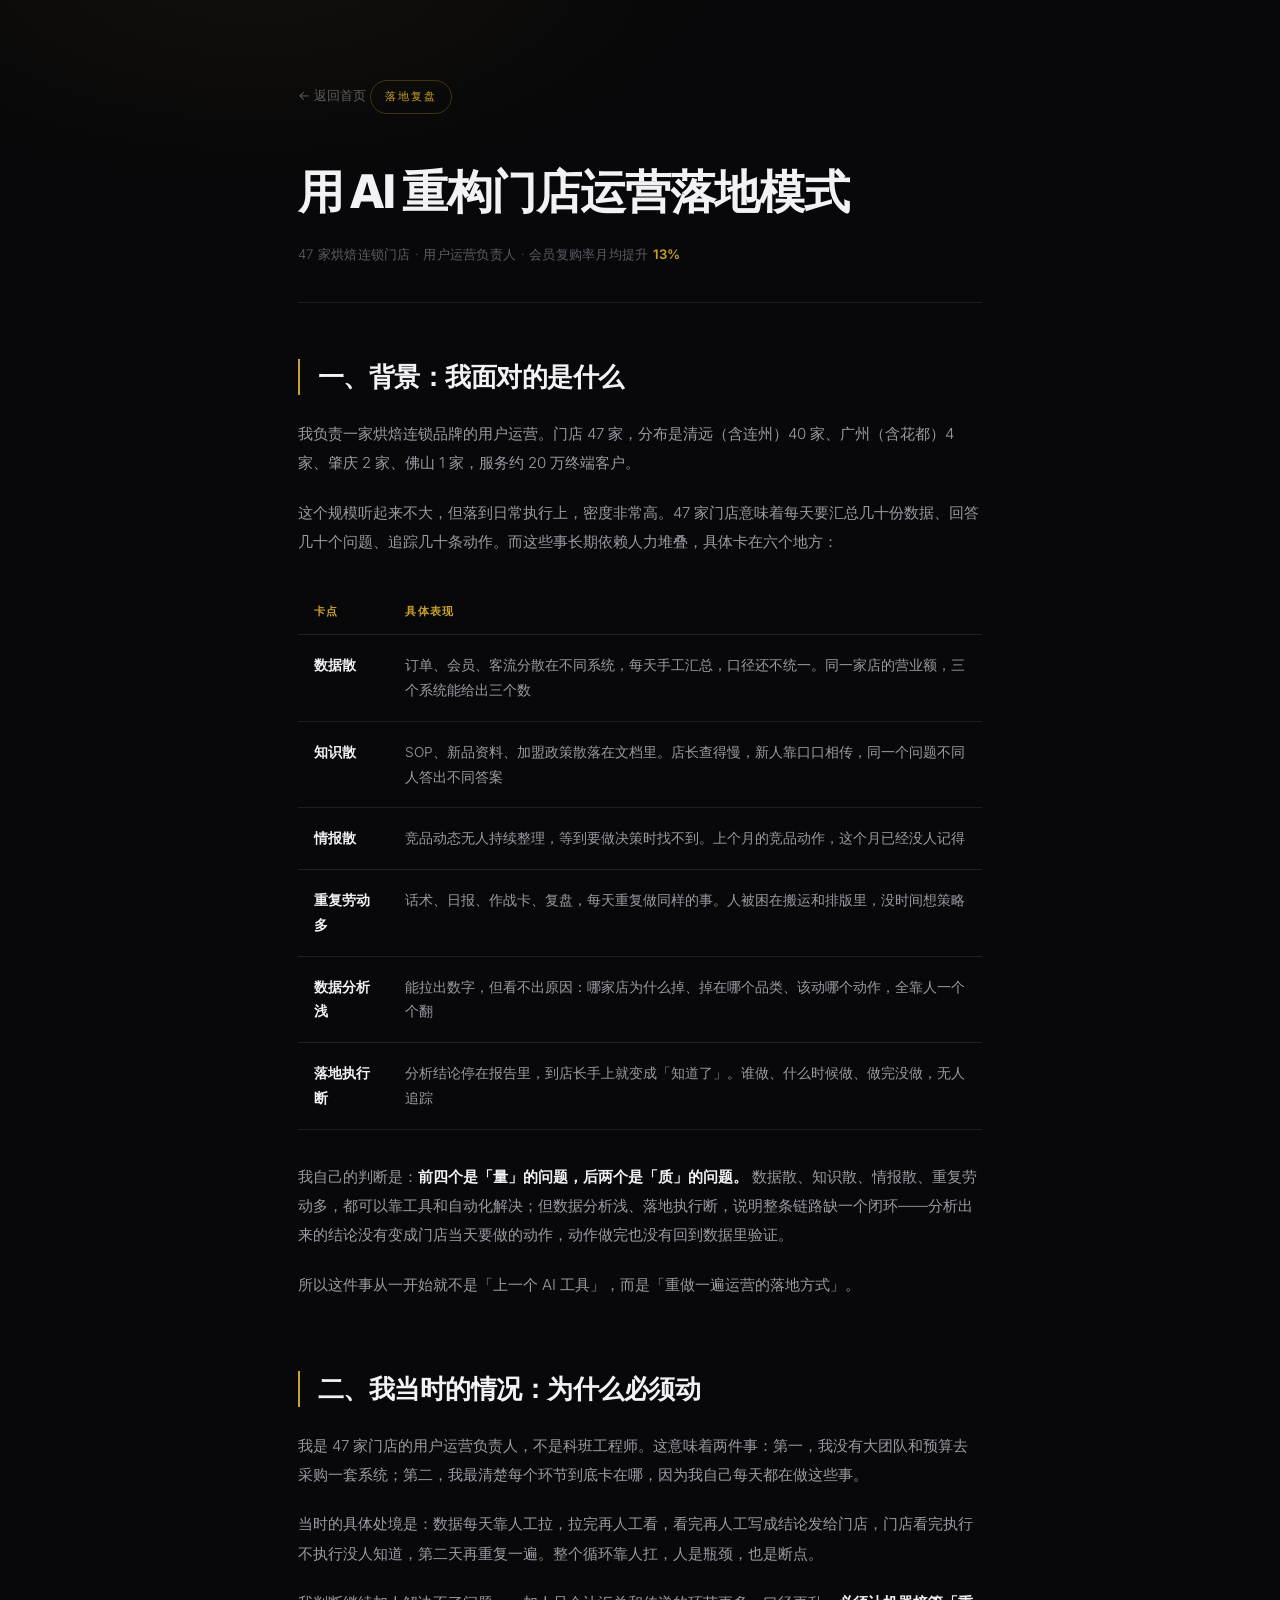
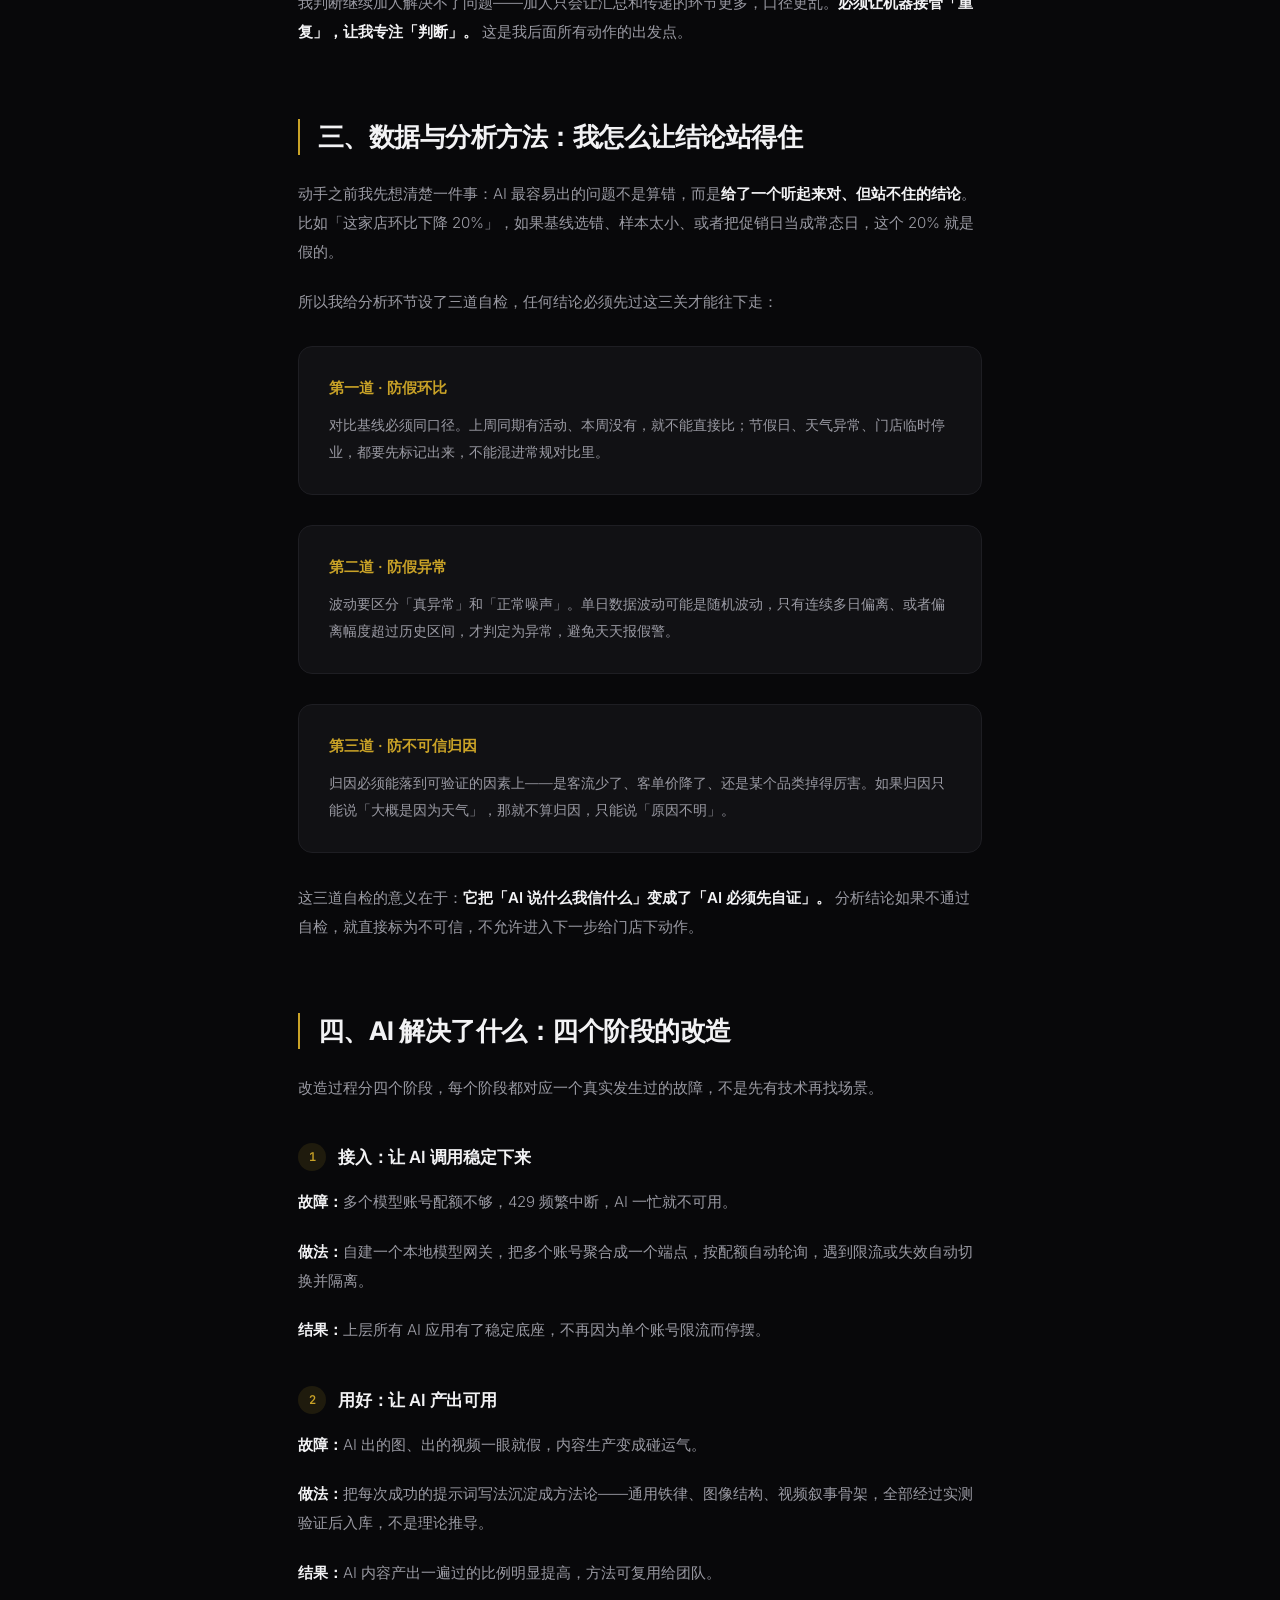
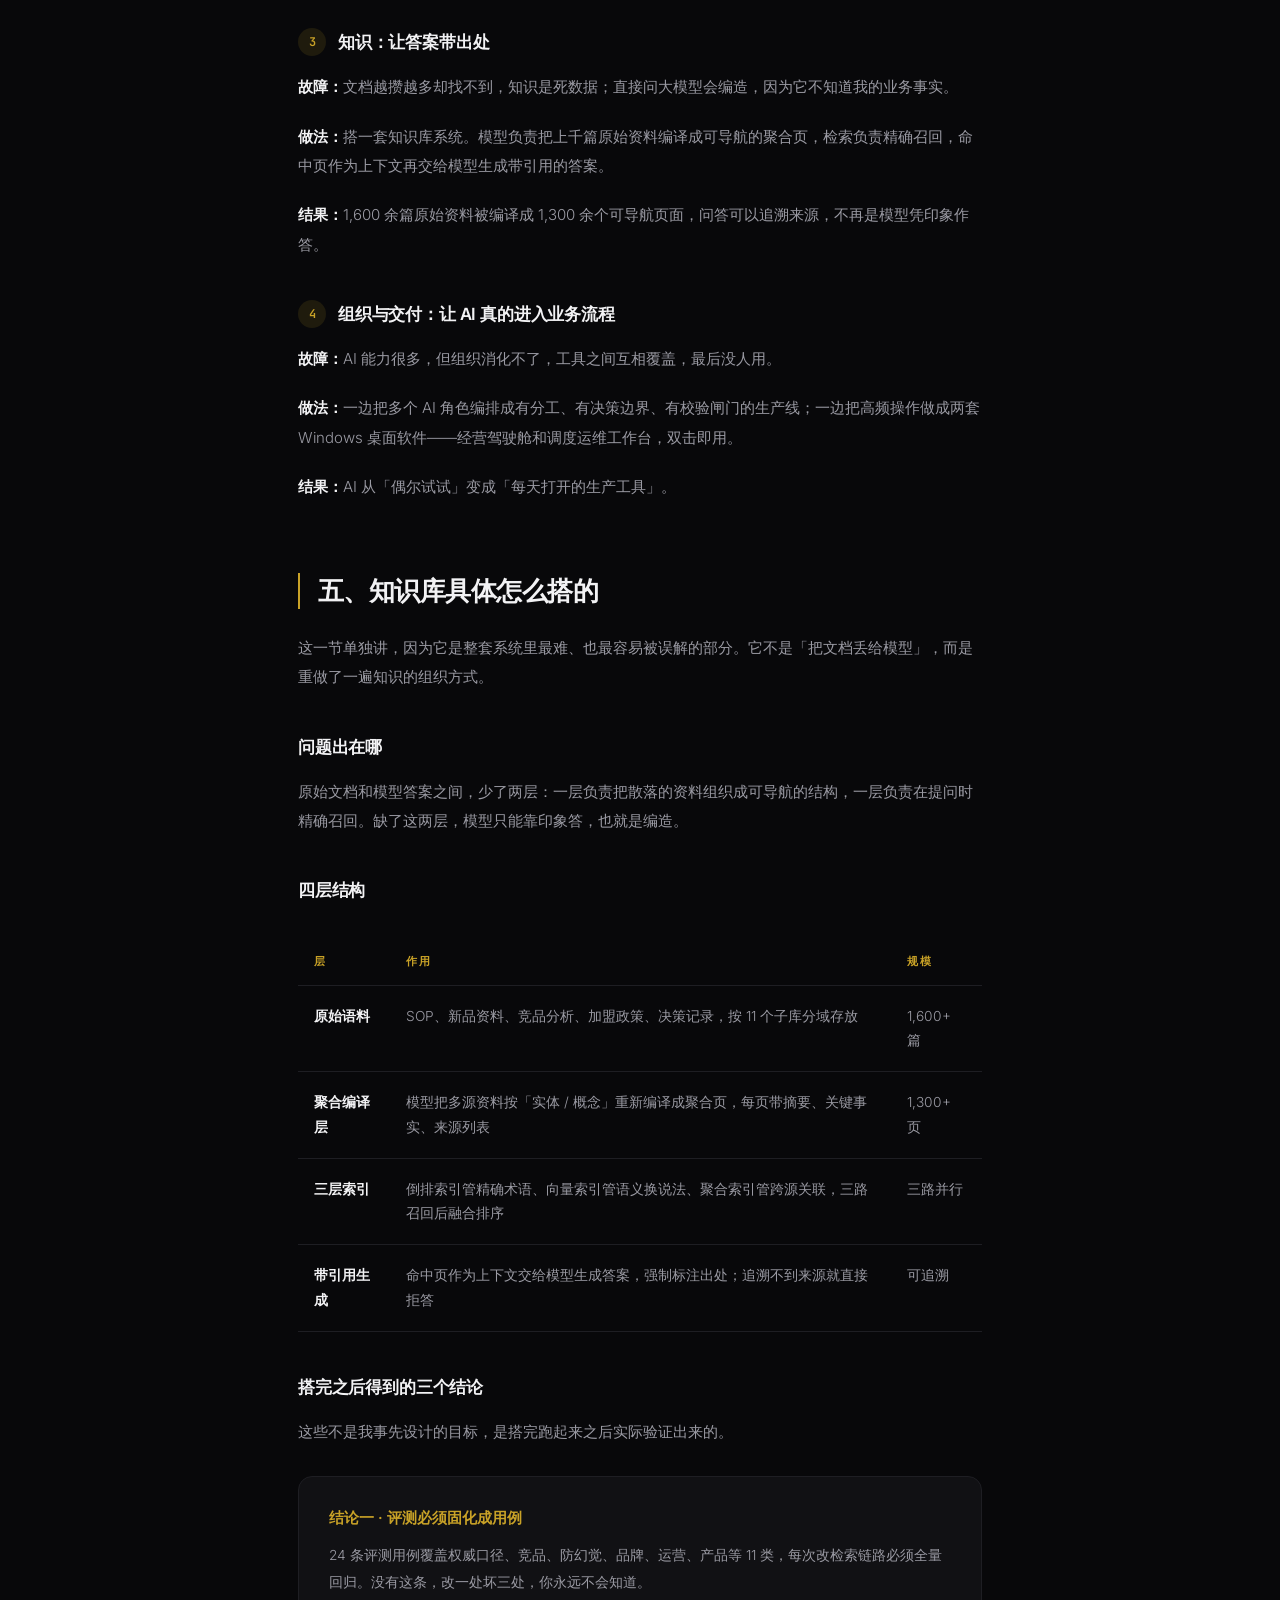
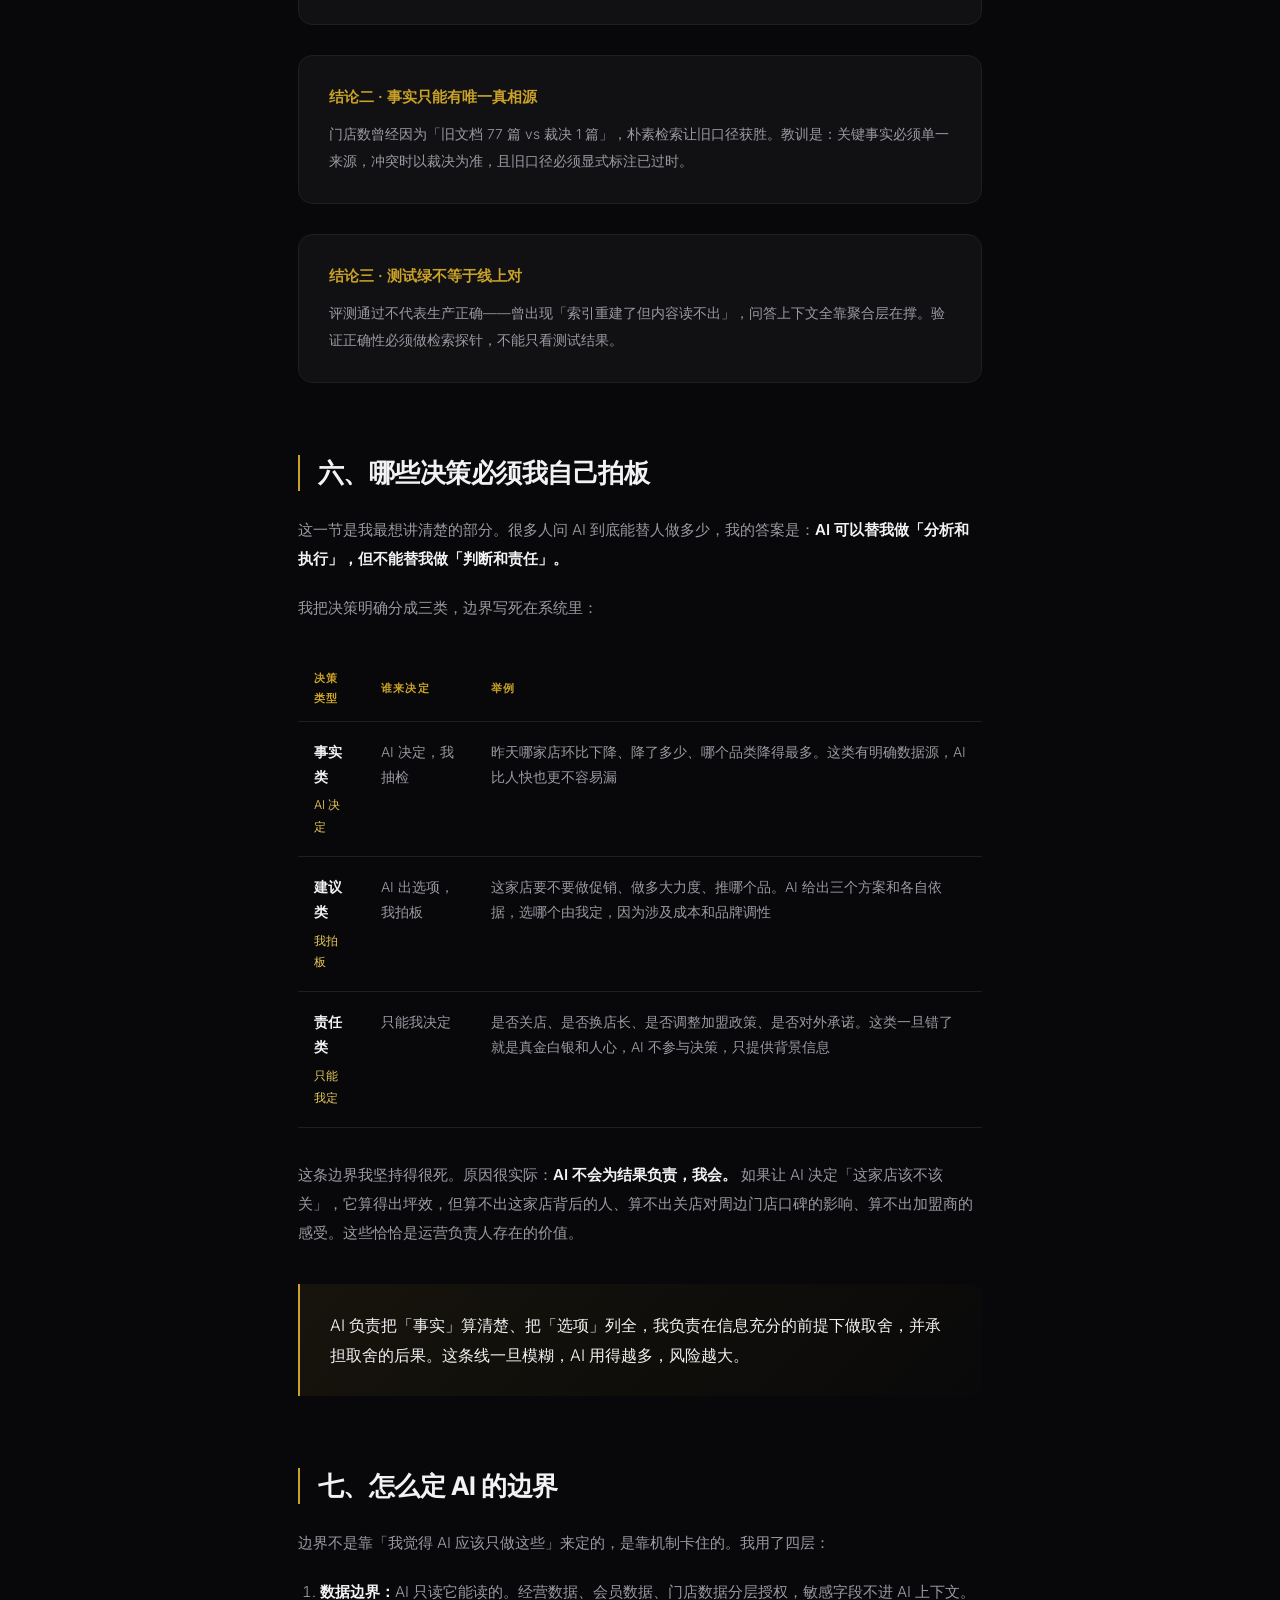
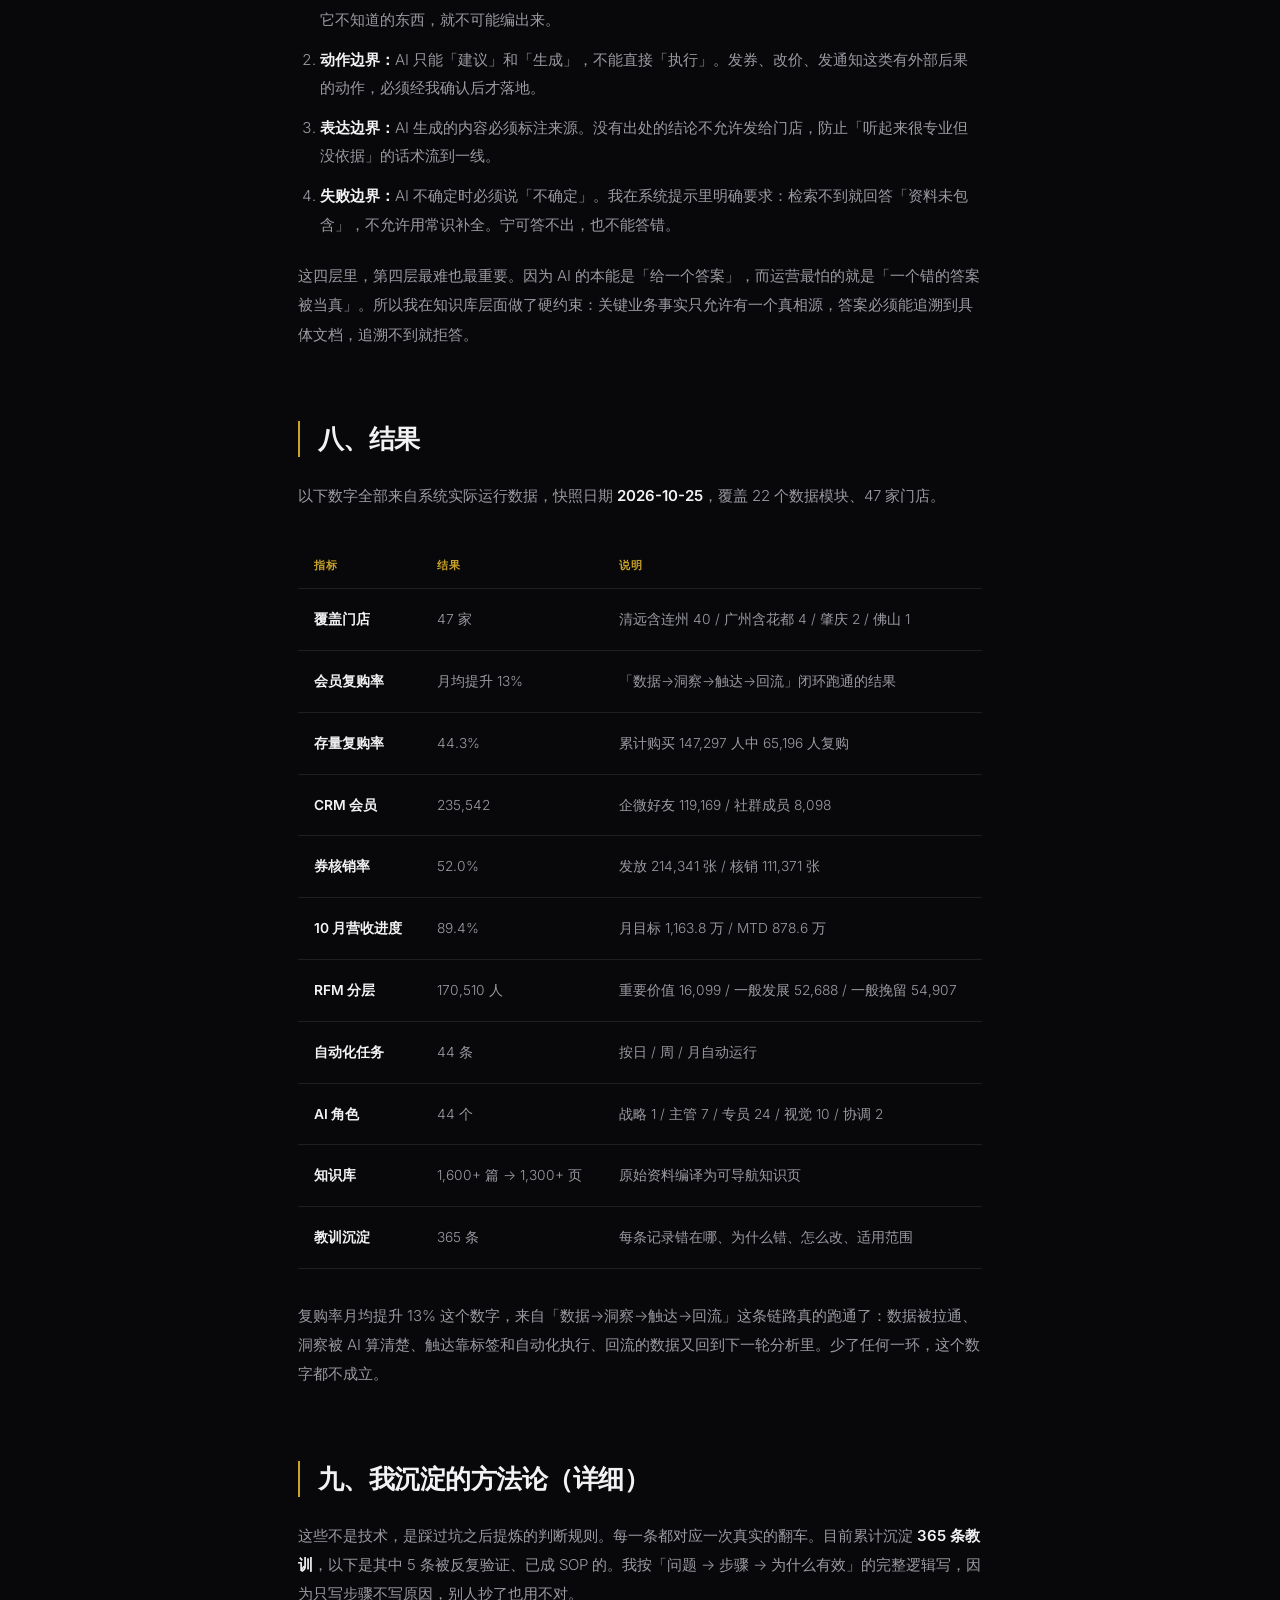
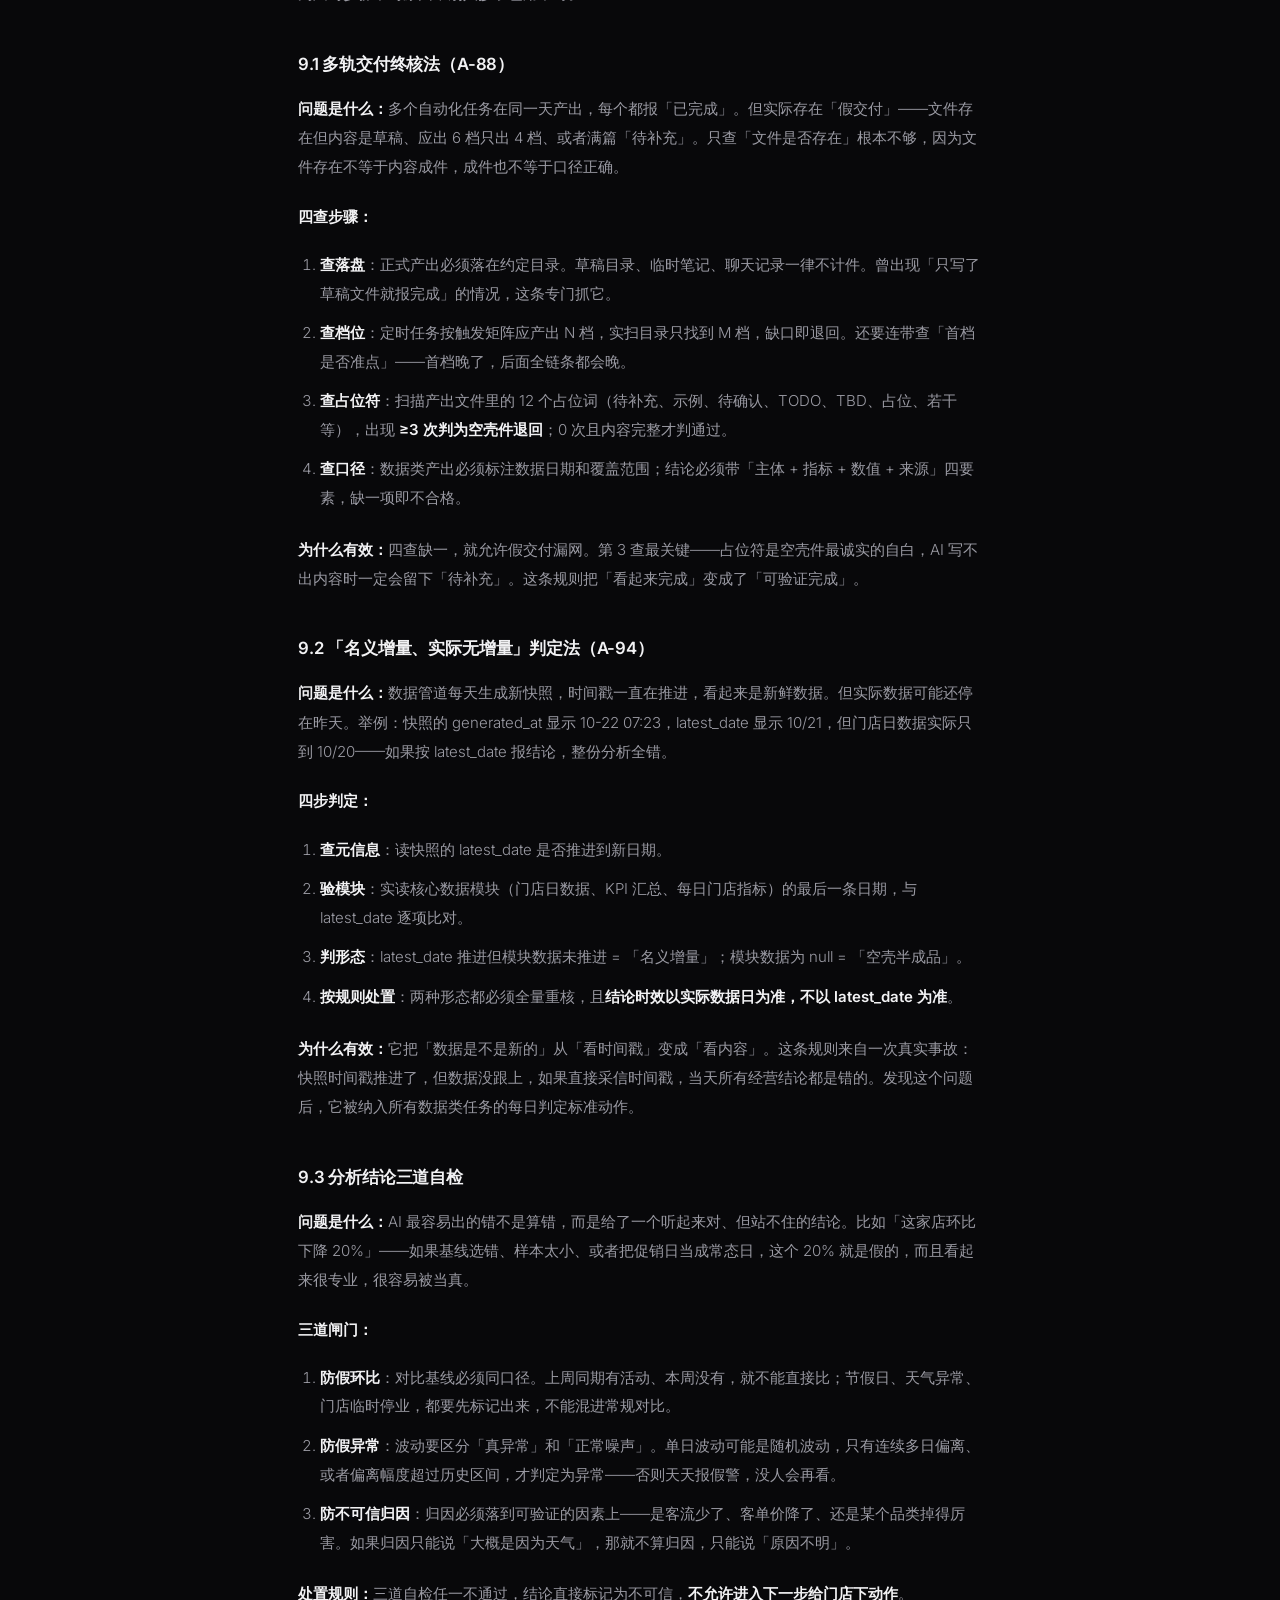
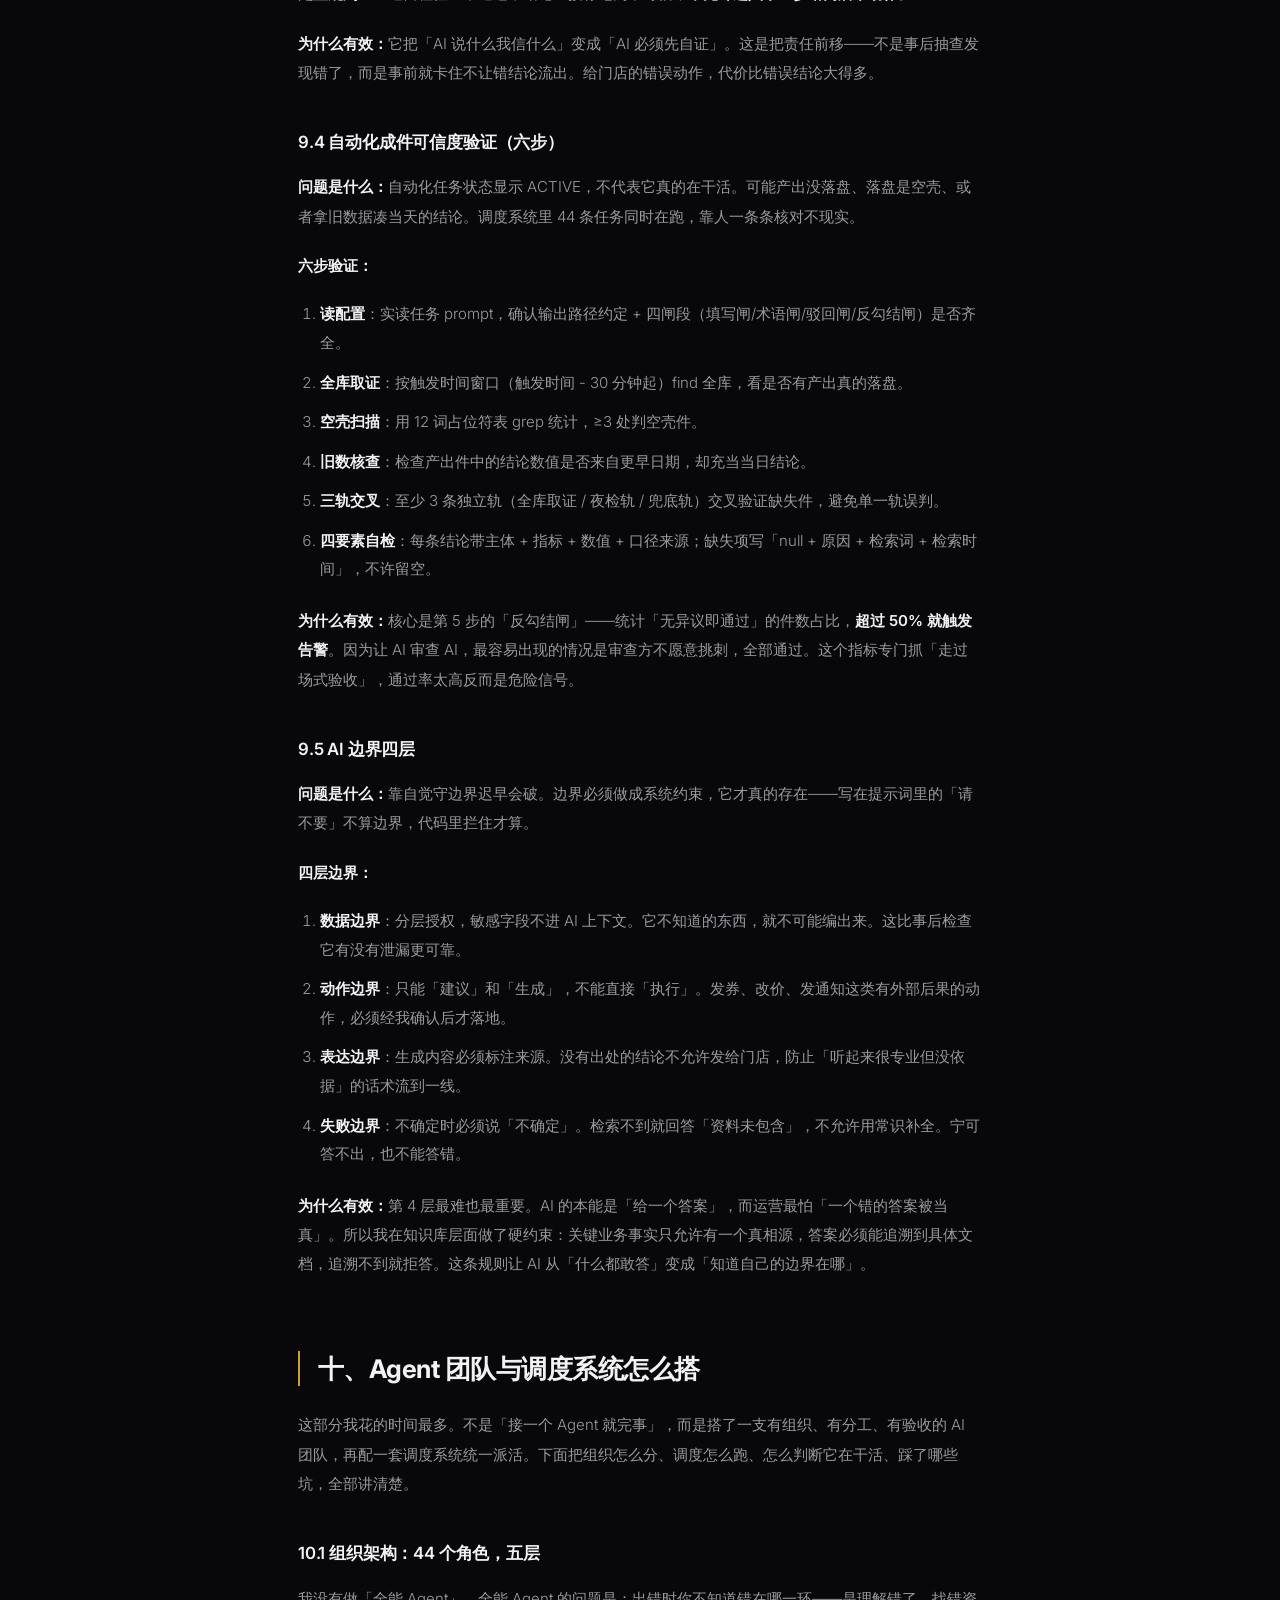
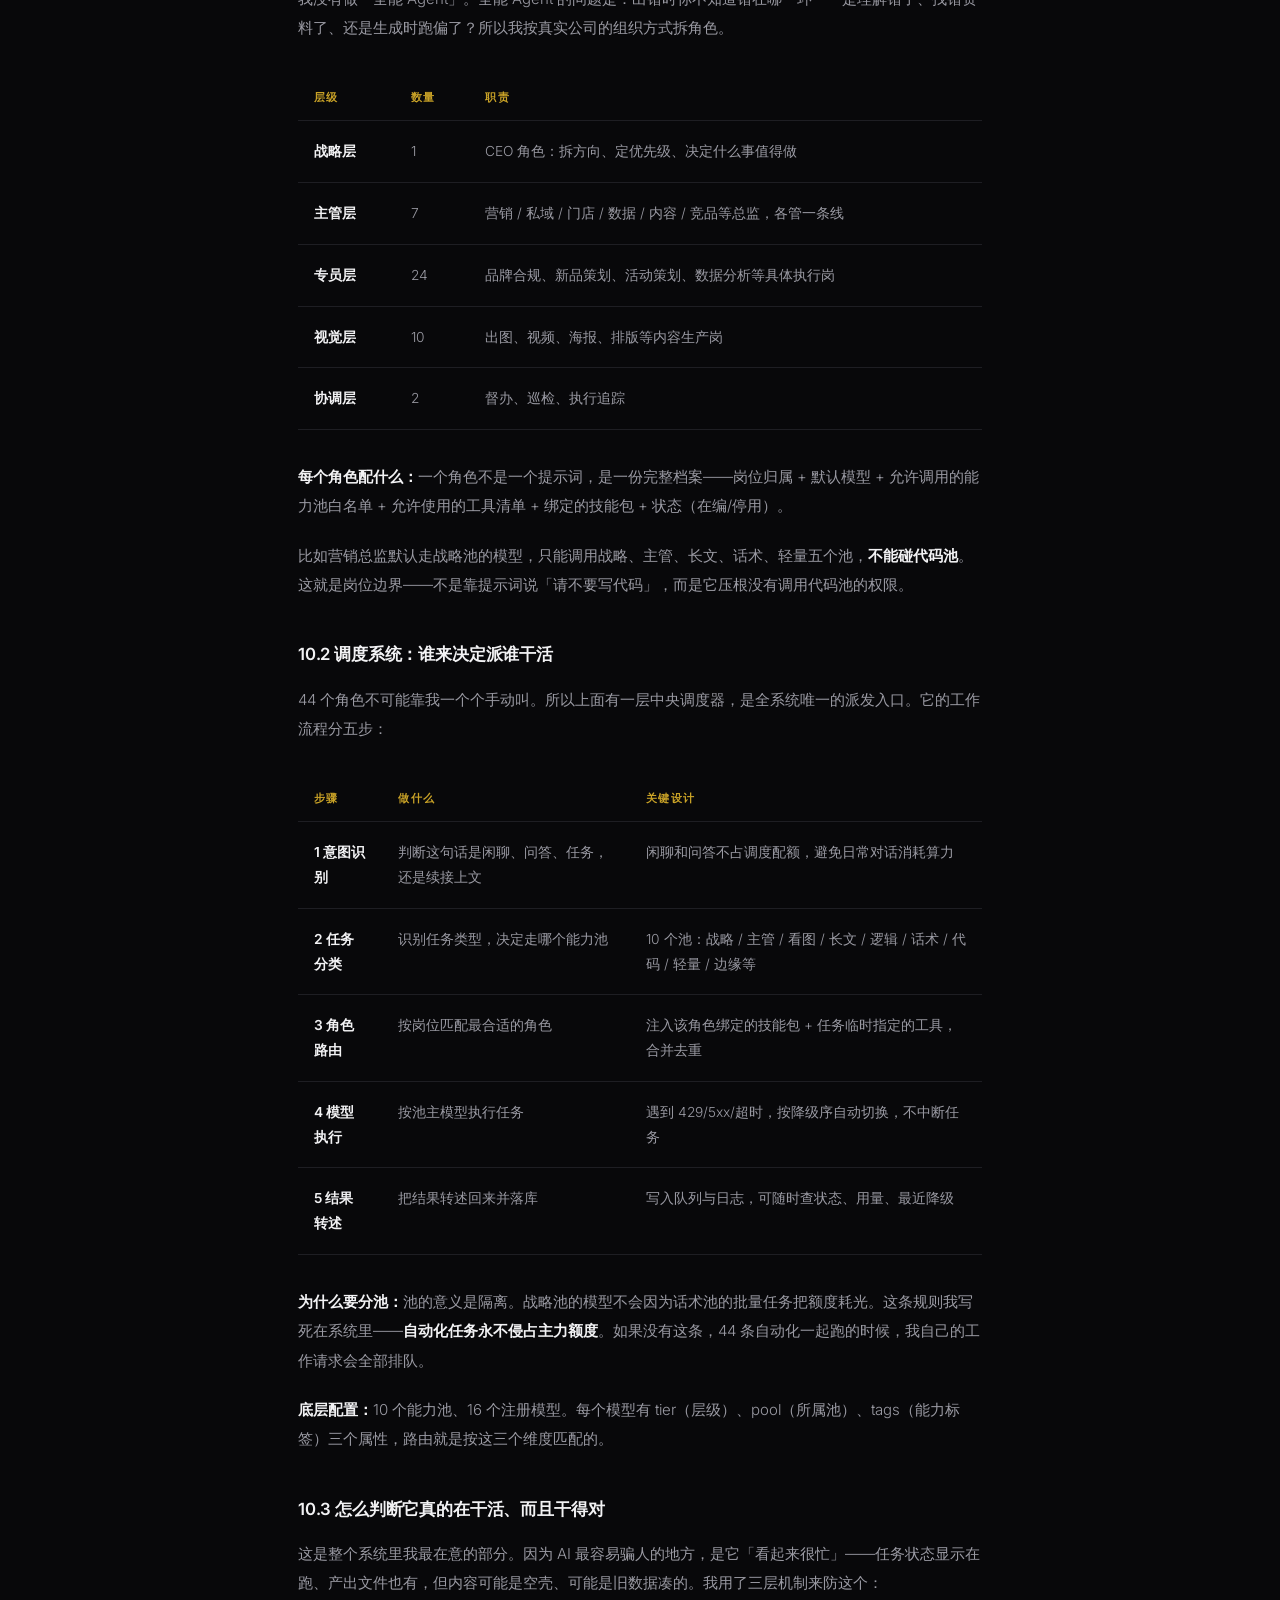
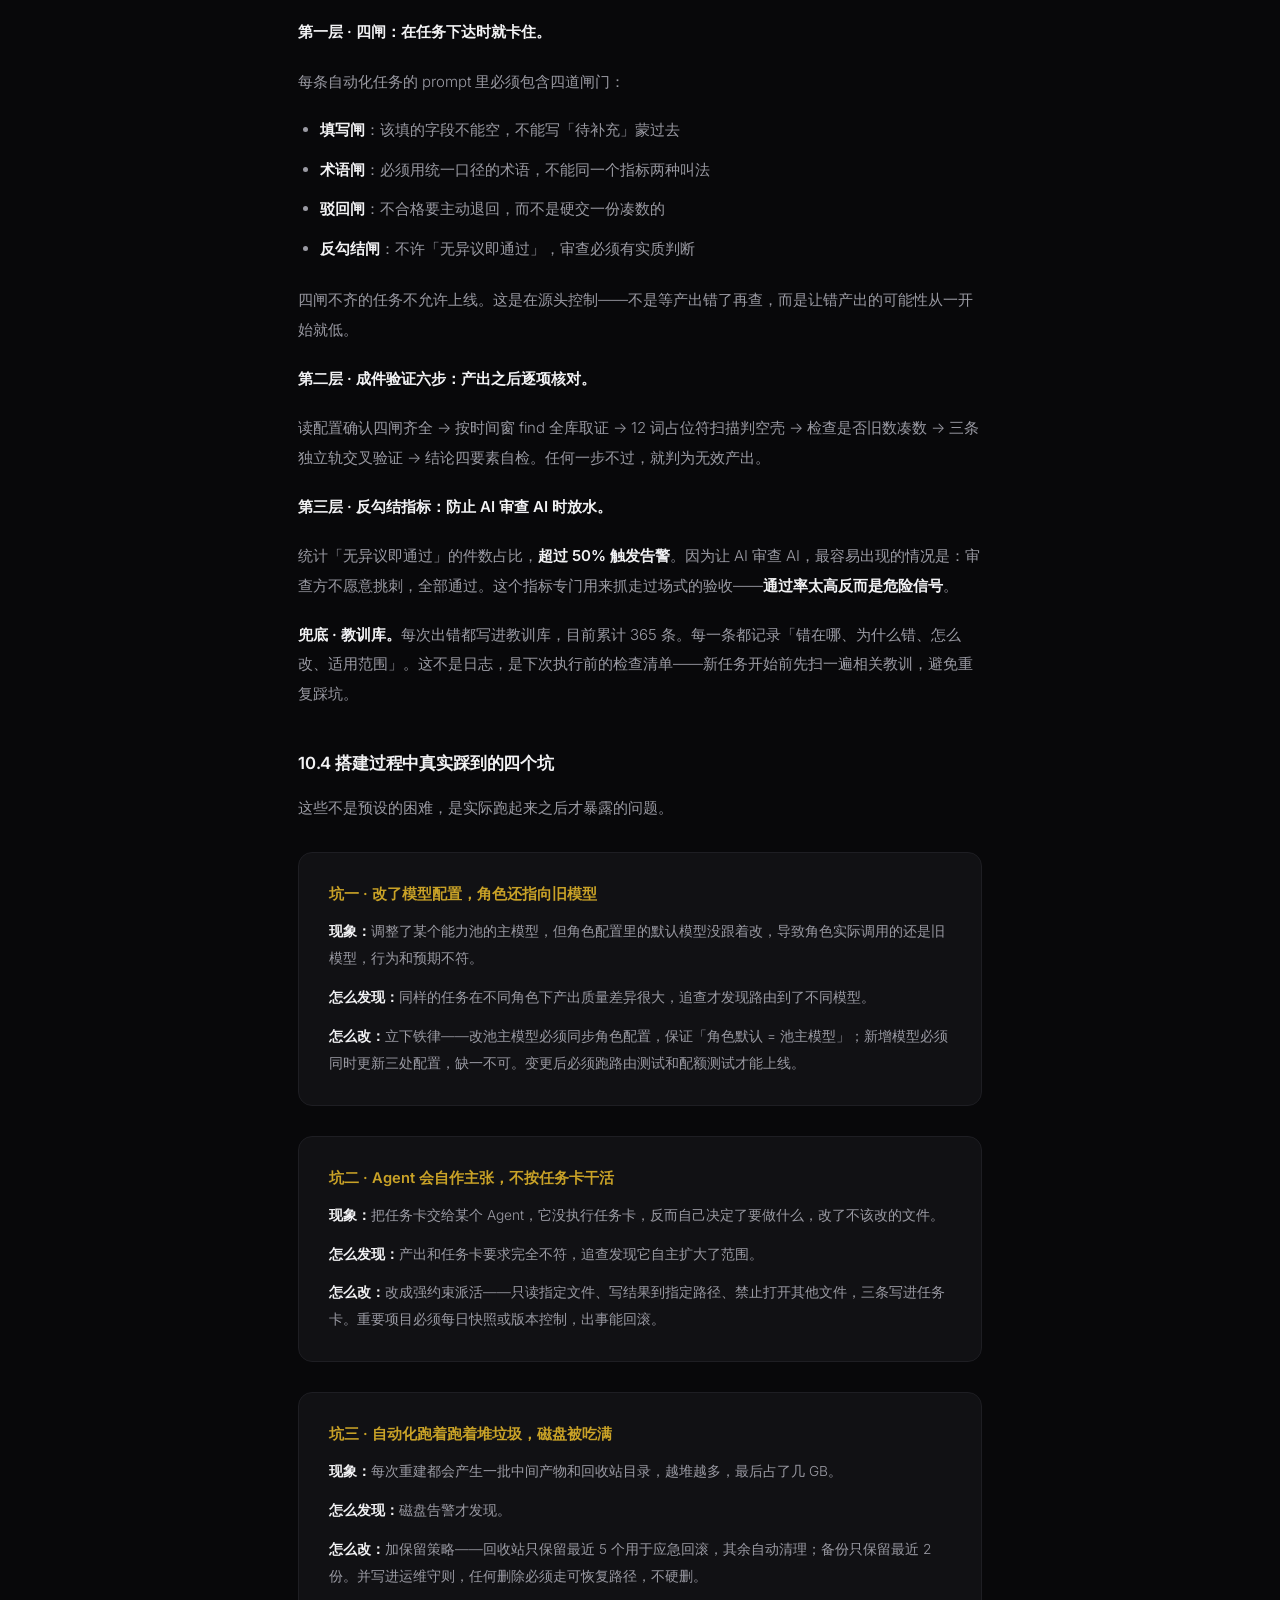
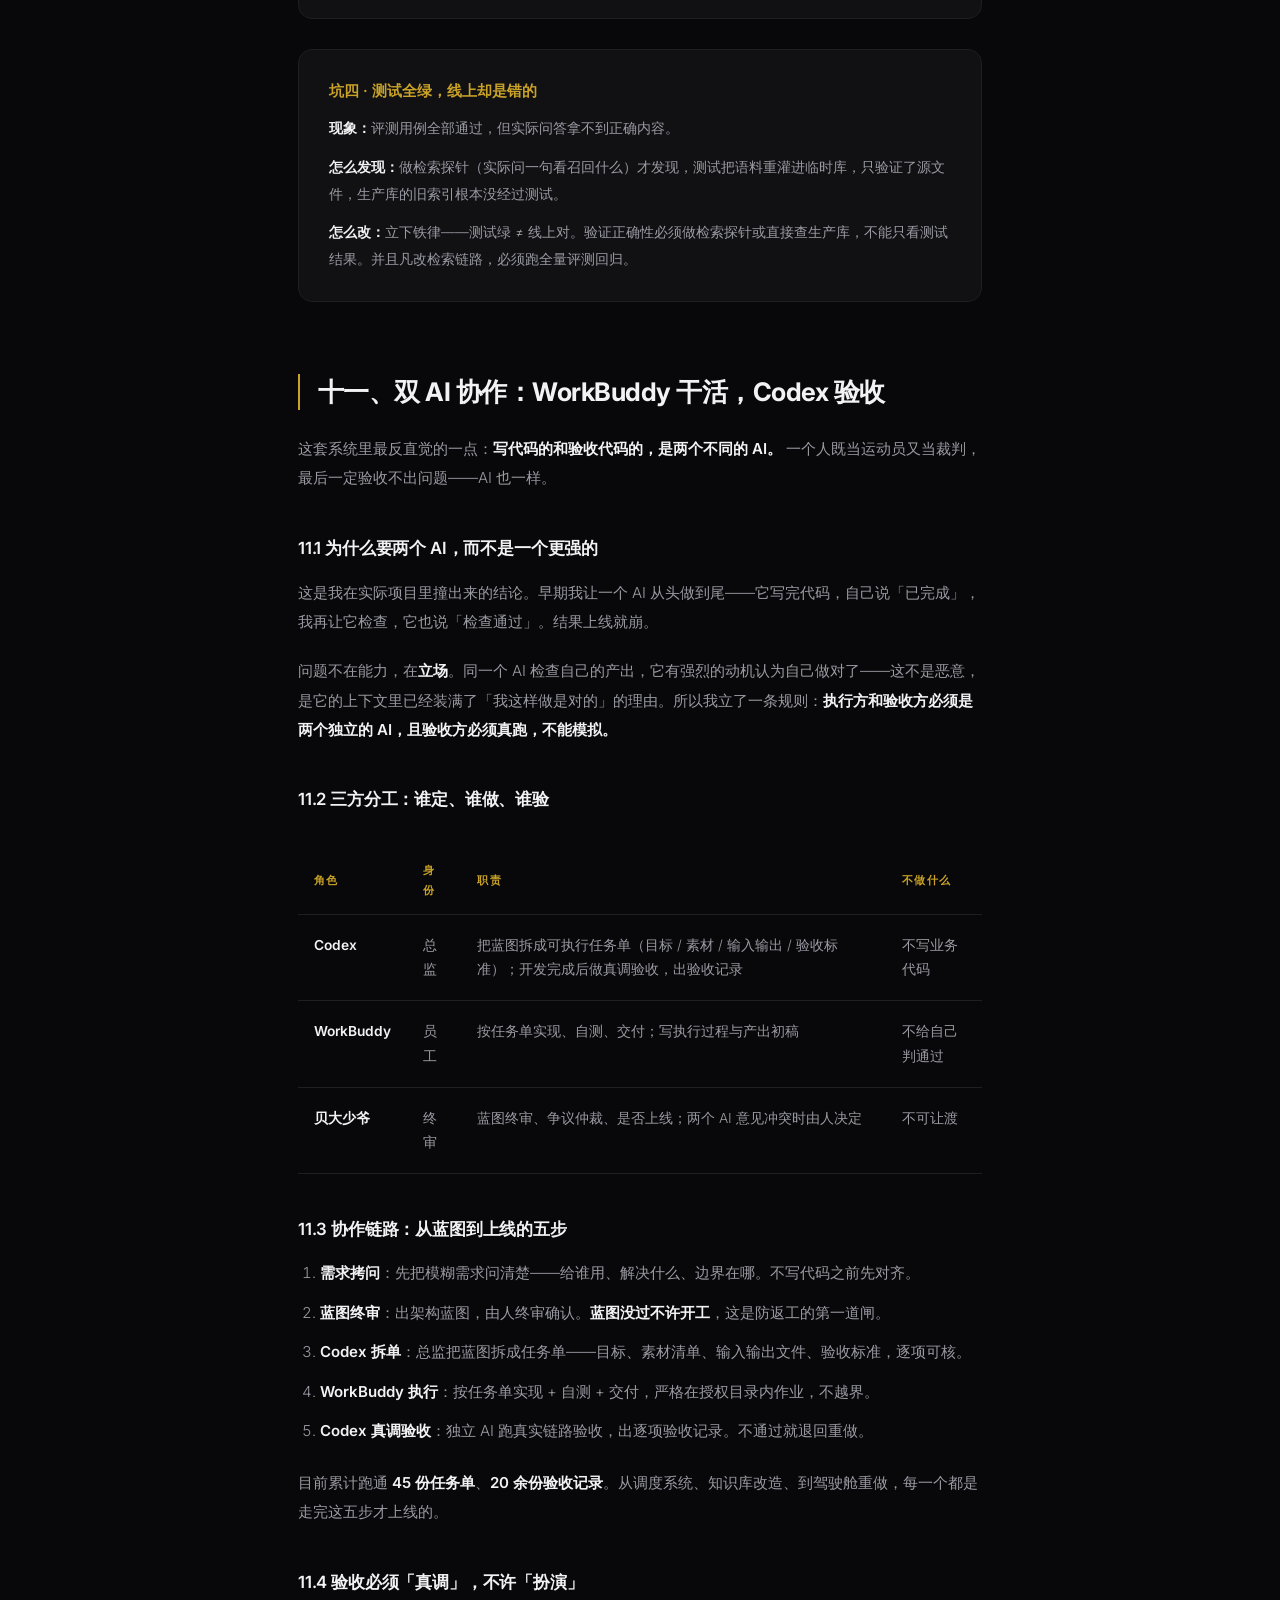
==== commit 5756074e: "feat: 新增双AI协作章节（WorkBuddy执行 + Codex真调验收 + 地盘隔离）" ====
--- a/article.html
+++ b/article.html
@@ -479,7 +479,78 @@
   <p style="margin-top:12px"><strong>怎么改：</strong>立下铁律——测试绿 ≠ 线上对。验证正确性必须做检索探针或直接查生产库，不能只看测试结果。并且凡改检索链路，必须跑全量评测回归。</p>
 </div>
 
-<h2>十一、我总结的三件事</h2>
+<h2>十一、双 AI 协作：WorkBuddy 干活，Codex 验收</h2>
+
+<p>这套系统里最反直觉的一点：<strong>写代码的和验收代码的，是两个不同的 AI。</strong> 一个人既当运动员又当裁判，最后一定验收不出问题——AI 也一样。</p>
+
+<h3>11.1 为什么要两个 AI，而不是一个更强的</h3>
+
+<p>这是我在实际项目里撞出来的结论。早期我让一个 AI 从头做到尾——它写完代码，自己说「已完成」，我再让它检查，它也说「检查通过」。结果上线就崩。</p>
+
+<p>问题不在能力，在<strong>立场</strong>。同一个 AI 检查自己的产出，它有强烈的动机认为自己做对了——这不是恶意，是它的上下文里已经装满了「我这样做是对的」的理由。所以我立了一条规则：<strong>执行方和验收方必须是两个独立的 AI，且验收方必须真跑，不能模拟。</strong></p>
+
+<h3>11.2 三方分工：谁定、谁做、谁验</h3>
+
+<table>
+  <thead><tr><th>角色</th><th>身份</th><th>职责</th><th>不做什么</th></tr></thead>
+  <tbody>
+    <tr><td><strong>Codex</strong></td><td>总监</td><td>把蓝图拆成可执行任务单（目标 / 素材 / 输入输出 / 验收标准）；开发完成后做真调验收，出验收记录</td><td>不写业务代码</td></tr>
+    <tr><td><strong>WorkBuddy</strong></td><td>员工</td><td>按任务单实现、自测、交付；写执行过程与产出初稿</td><td>不给自己判通过</td></tr>
+    <tr><td><strong>贝大少爷</strong></td><td>终审</td><td>蓝图终审、争议仲裁、是否上线；两个 AI 意见冲突时由人决定</td><td>不可让渡</td></tr>
+  </tbody>
+</table>
+
+<h3>11.3 协作链路：从蓝图到上线的五步</h3>
+
+<ol>
+  <li><strong>需求拷问</strong>：先把模糊需求问清楚——给谁用、解决什么、边界在哪。不写代码之前先对齐。</li>
+  <li><strong>蓝图终审</strong>：出架构蓝图，由人终审确认。<strong>蓝图没过不许开工</strong>，这是防返工的第一道闸。</li>
+  <li><strong>Codex 拆单</strong>：总监把蓝图拆成任务单——目标、素材清单、输入输出文件、验收标准，逐项可核。</li>
+  <li><strong>WorkBuddy 执行</strong>：按任务单实现 + 自测 + 交付，严格在授权目录内作业，不越界。</li>
+  <li><strong>Codex 真调验收</strong>：独立 AI 跑真实链路验收，出逐项验收记录。不通过就退回重做。</li>
+</ol>
+
+<p>目前累计跑通 <strong>45 份任务单</strong>、<strong>20 余份验收记录</strong>。从调度系统、知识库改造、到驾驶舱重做，每一个都是走完这五步才上线的。</p>
+
+<h3>11.4 验收必须「真调」，不许「扮演」</h3>
+
+<p>这条规则我写死了，零例外：<strong>验收必须由 Codex CLI 真实执行完整链路</strong>——真调用、真跑测试、真出结果。严禁用「同款模型扮演总监」代替，因为扮演出来的验收报告看起来一样漂亮，但它没有真的跑过。</p>
+
+<div class="box">
+  <h4>为什么这条这么重要</h4>
+  <p>因为「假验收」是最难发现的错。一份验收报告如果格式正确、结论写「通过」、逐项都打了勾，你从文档上完全看不出它是不是真跑的。<strong>唯一可靠的区分方式，就是看它有没有真实调用的痕迹</strong>——token 消耗、模型名、耗时、失败重试记录。所以我把这些写进验收记录的必填项，缺一项就不算通过。</p>
+</div>
+
+<p>实际验收记录长这样：验收方式写明「Codex CLI 真调」、链路写明「codex exec → 转译服务 :4100 → 商汤网关 :8787 → 具体模型」、验收时间带 token 消耗量（如 96,211 tokens）、逐项结果标注真实调用的模型名和耗时。这些细节无法伪造，也没必要伪造——因为它们本身就是「真的跑过」的证据。</p>
+
+<h3>11.5 地盘隔离：不让两个 AI 互相踩</h3>
+
+<p>两个 AI 协作最大的风险不是能力不够，是<strong>互相覆盖对方的文件</strong>。所以我定了一份「文件夹隔离宪法」——每个工具只能读写自己的目录，跨工具交接一律走「任务单 + 结果文件」，禁止直接改对方的地盘。</p>
+
+<table>
+  <thead><tr><th>角色</th><th>只允许访问</th><th>禁止碰</th></tr></thead>
+  <tbody>
+    <tr><td><strong>Codex</strong></td><td>任务单目录、自己的方案代码与验收记录、最终交付、每日复盘</td><td>WorkBuddy 工作空间、看板项目源码、个人目录</td></tr>
+    <tr><td><strong>WorkBuddy</strong></td><td>自己的工作空间、共用素材库（只读）</td><td>Codex 工作空间、个人目录</td></tr>
+    <tr><td><strong>第三方工具</strong></td><td>仅限自己的项目目录</td><td>团队协作目录、个人目录</td></tr>
+  </tbody>
+</table>
+
+<p>临时文件、诊断脚本、中间产物必须留在自己工作区，不许丢到项目根目录。这条规则来自一次真实事故——两个工具同时改同一个项目，文件被覆盖，功能受损，最后靠打包产物才恢复回来。<strong>定这条宪法之后，再没发生过。</strong></p>
+
+<h3>11.6 这套机制真正解决的是什么</h3>
+
+<p>表面上是「两个 AI 分工」，实际上是解决一个更根本的问题：<strong>怎么让 AI 的产出可信</strong>。</p>
+
+<p>单 AI 模式下，AI 说「做完了」，你只能选择信或不信。信了可能是假交付，不信就要自己从头验一遍——那还不如自己做。</p>
+
+<p>双 AI 模式下，AI 说「做完了」，还有另一个 AI 去真跑一遍，出带证据的验收记录。人只需要看验收结论，不需要自己验。这才是「AI 帮我干活」而不是「AI 给我添活」的分界线。</p>
+
+<blockquote>
+  执行方和验收方分离，不是为了多一道流程，是为了让「完成」这个判断有第二个独立来源。<b>一个声音说完成不算完成，两个独立声音都说完成，才算。</b>
+</blockquote>
+
+<h2>十二、我总结的三件事</h2>
 
 <p><strong>第一，先解决故障，再谈技术。</strong> 我做的每个工具都对应一个真实发生过的故障。没有故障支撑的技术选型，最后都会变成没人用的玩具。</p>
 
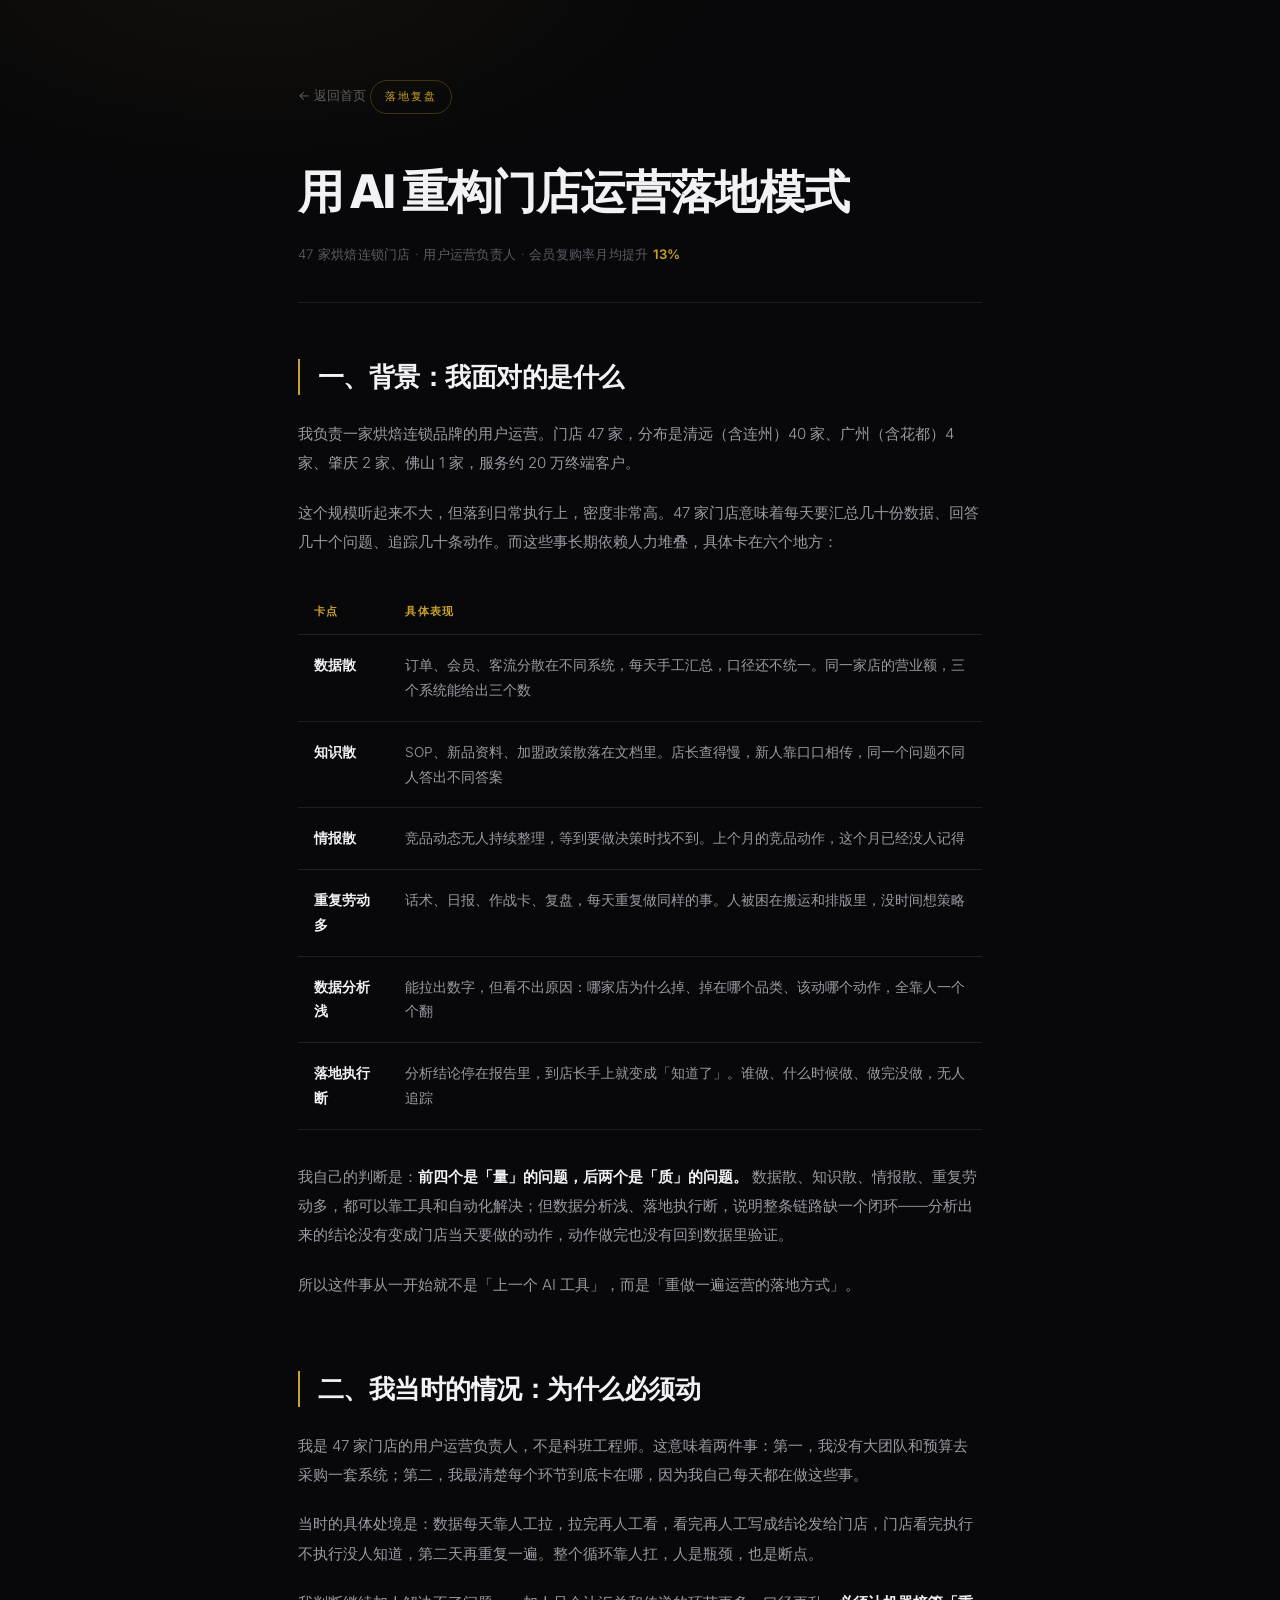
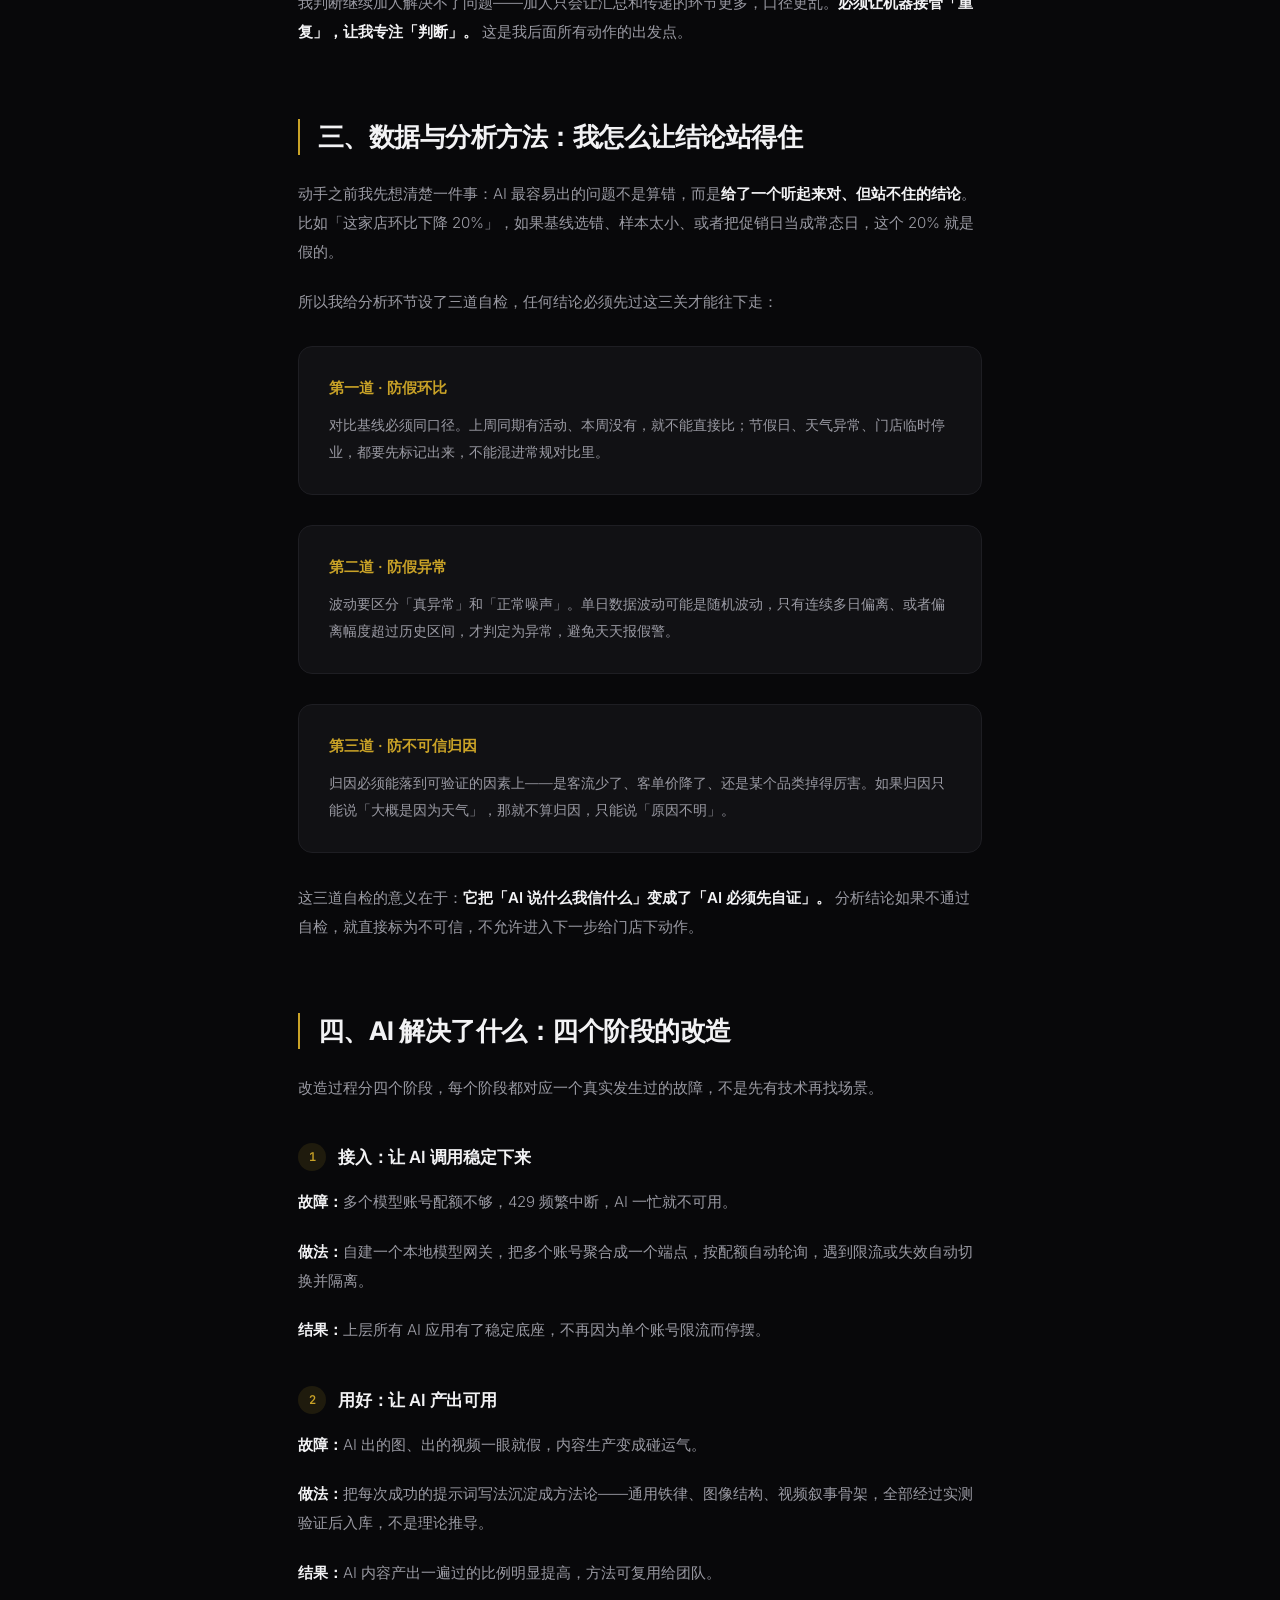
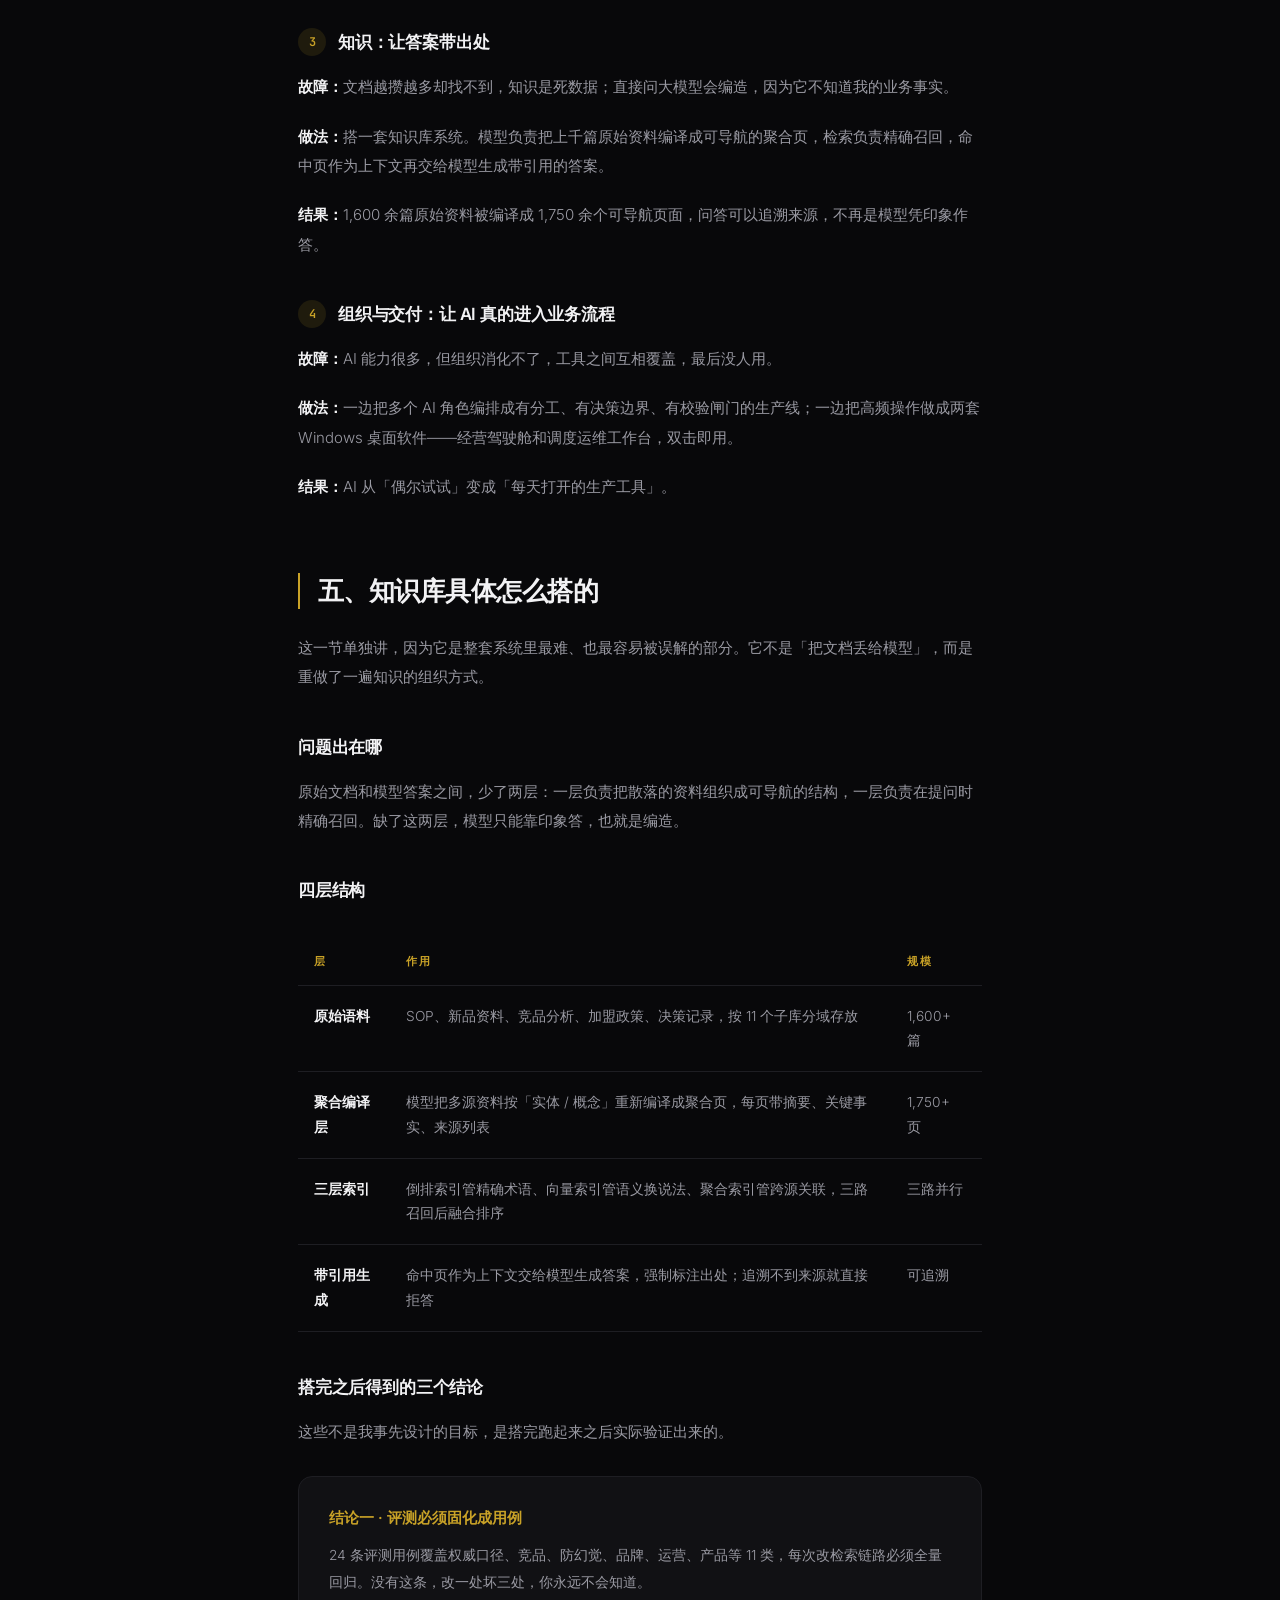
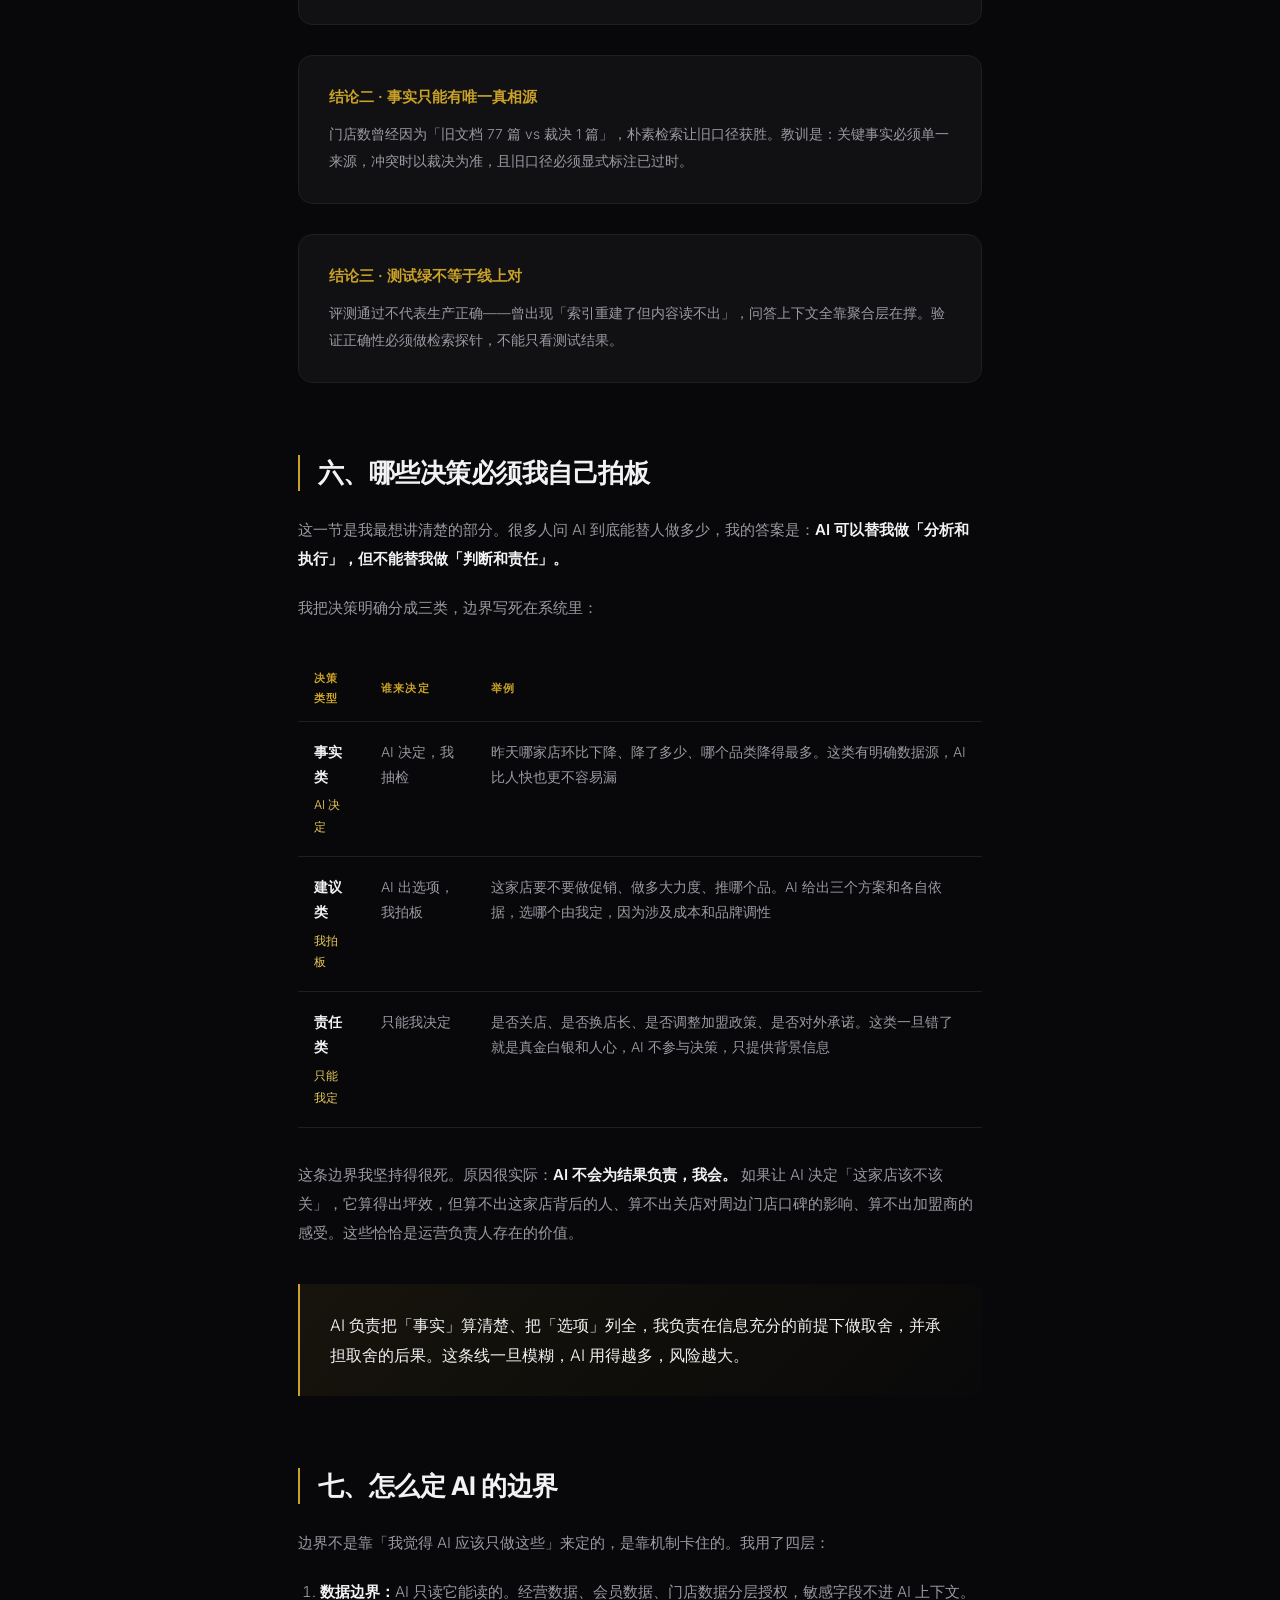
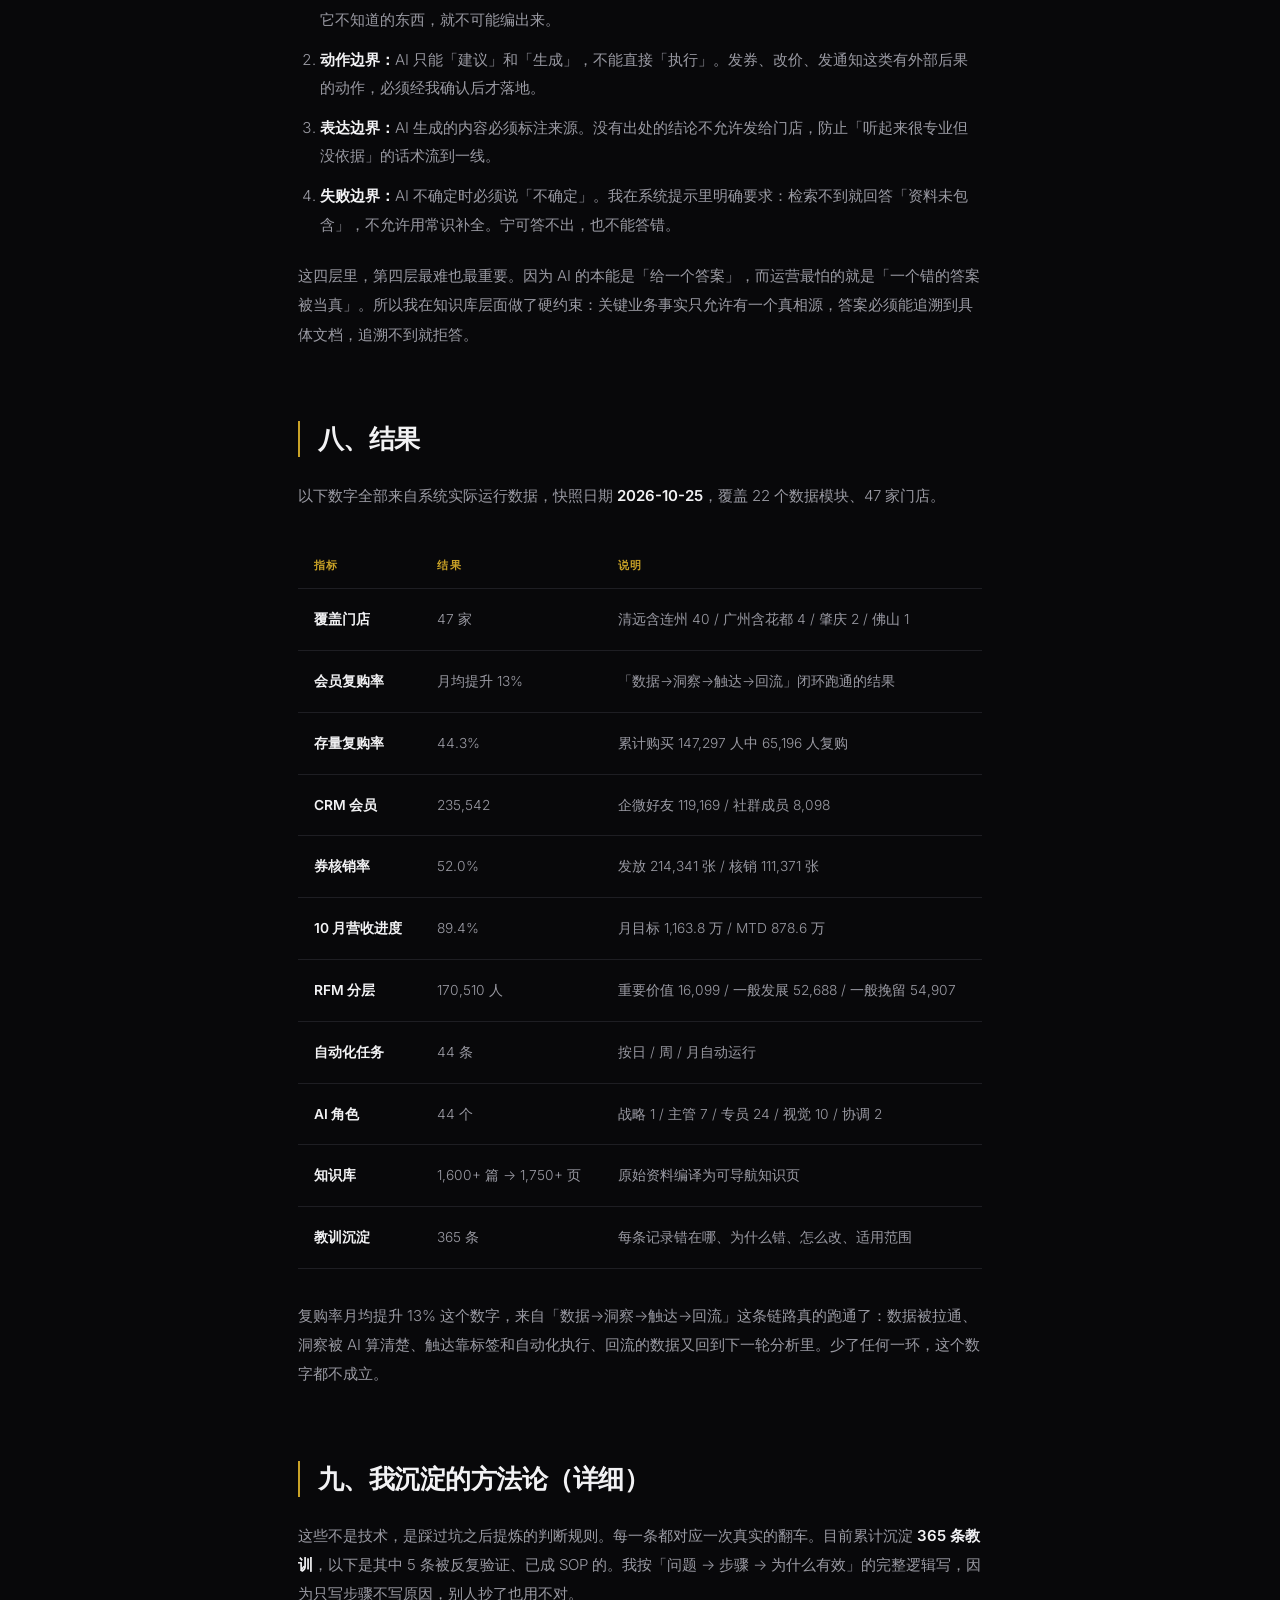
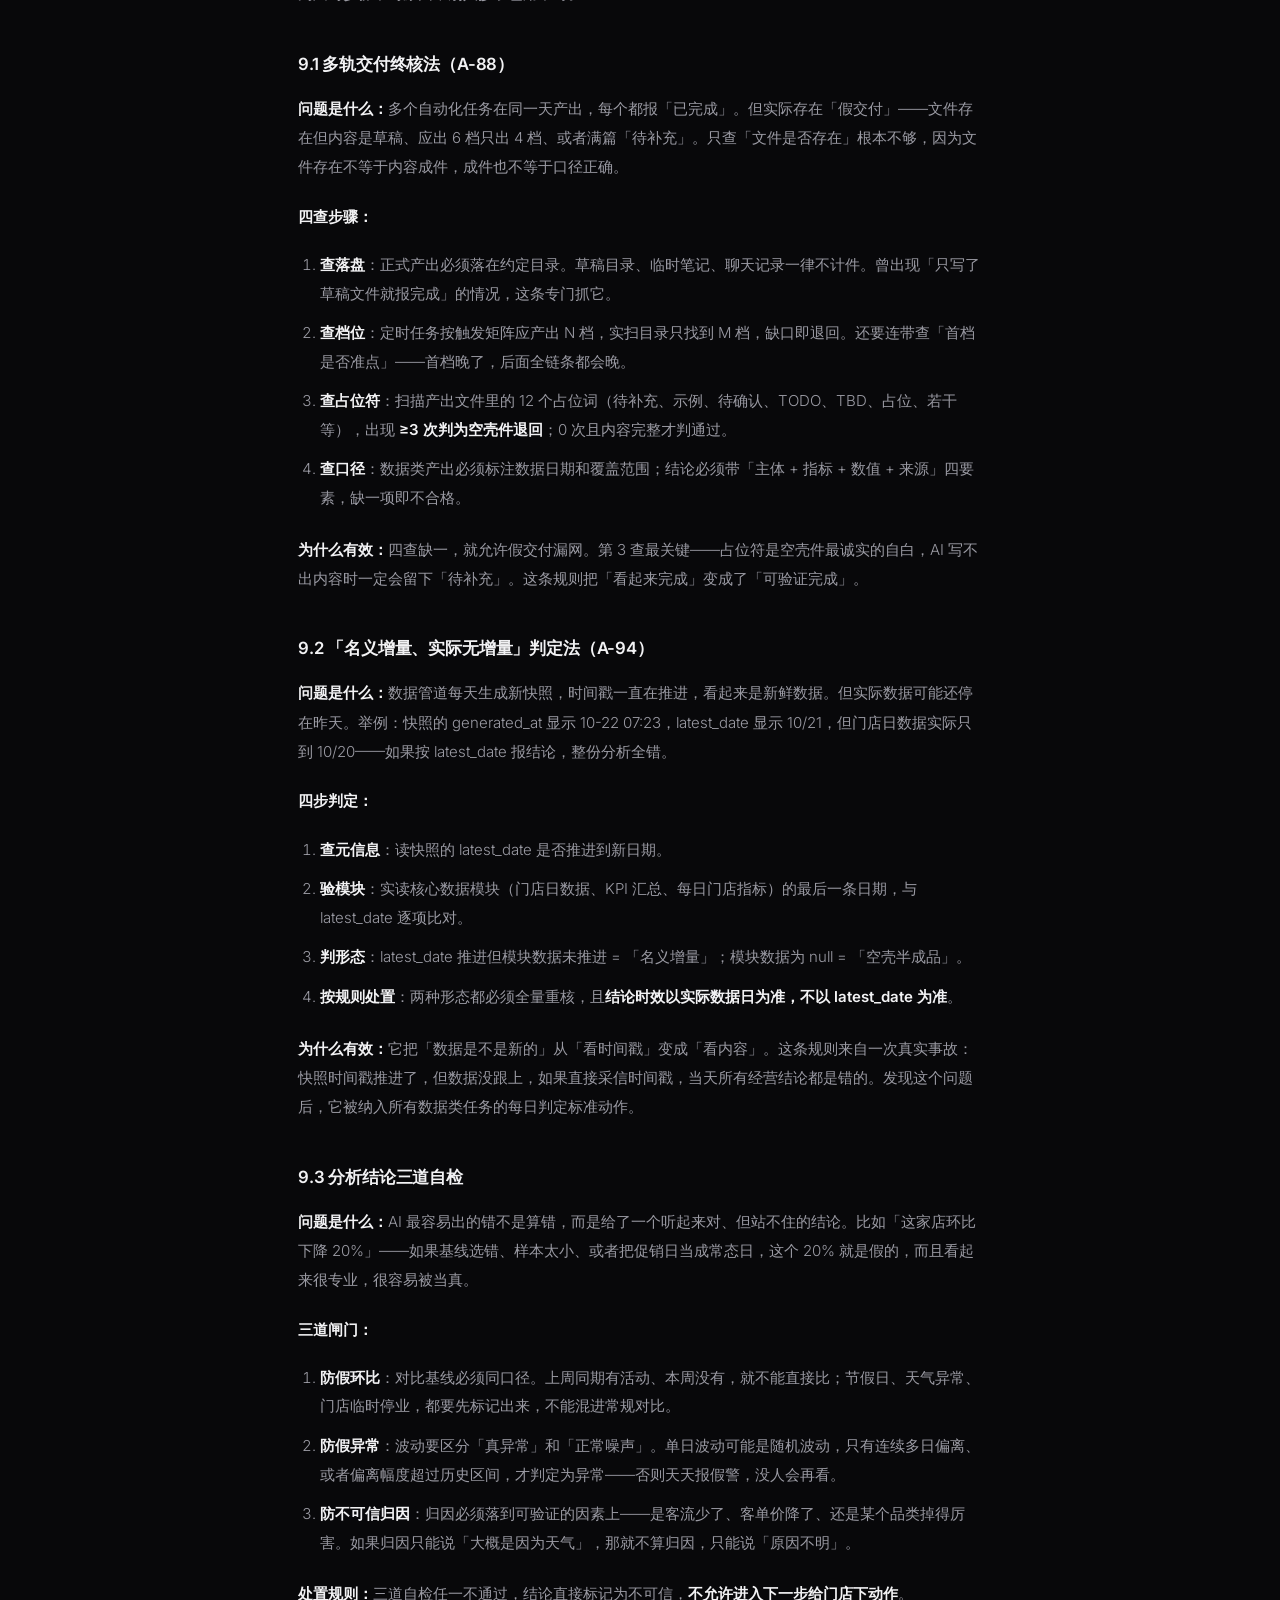
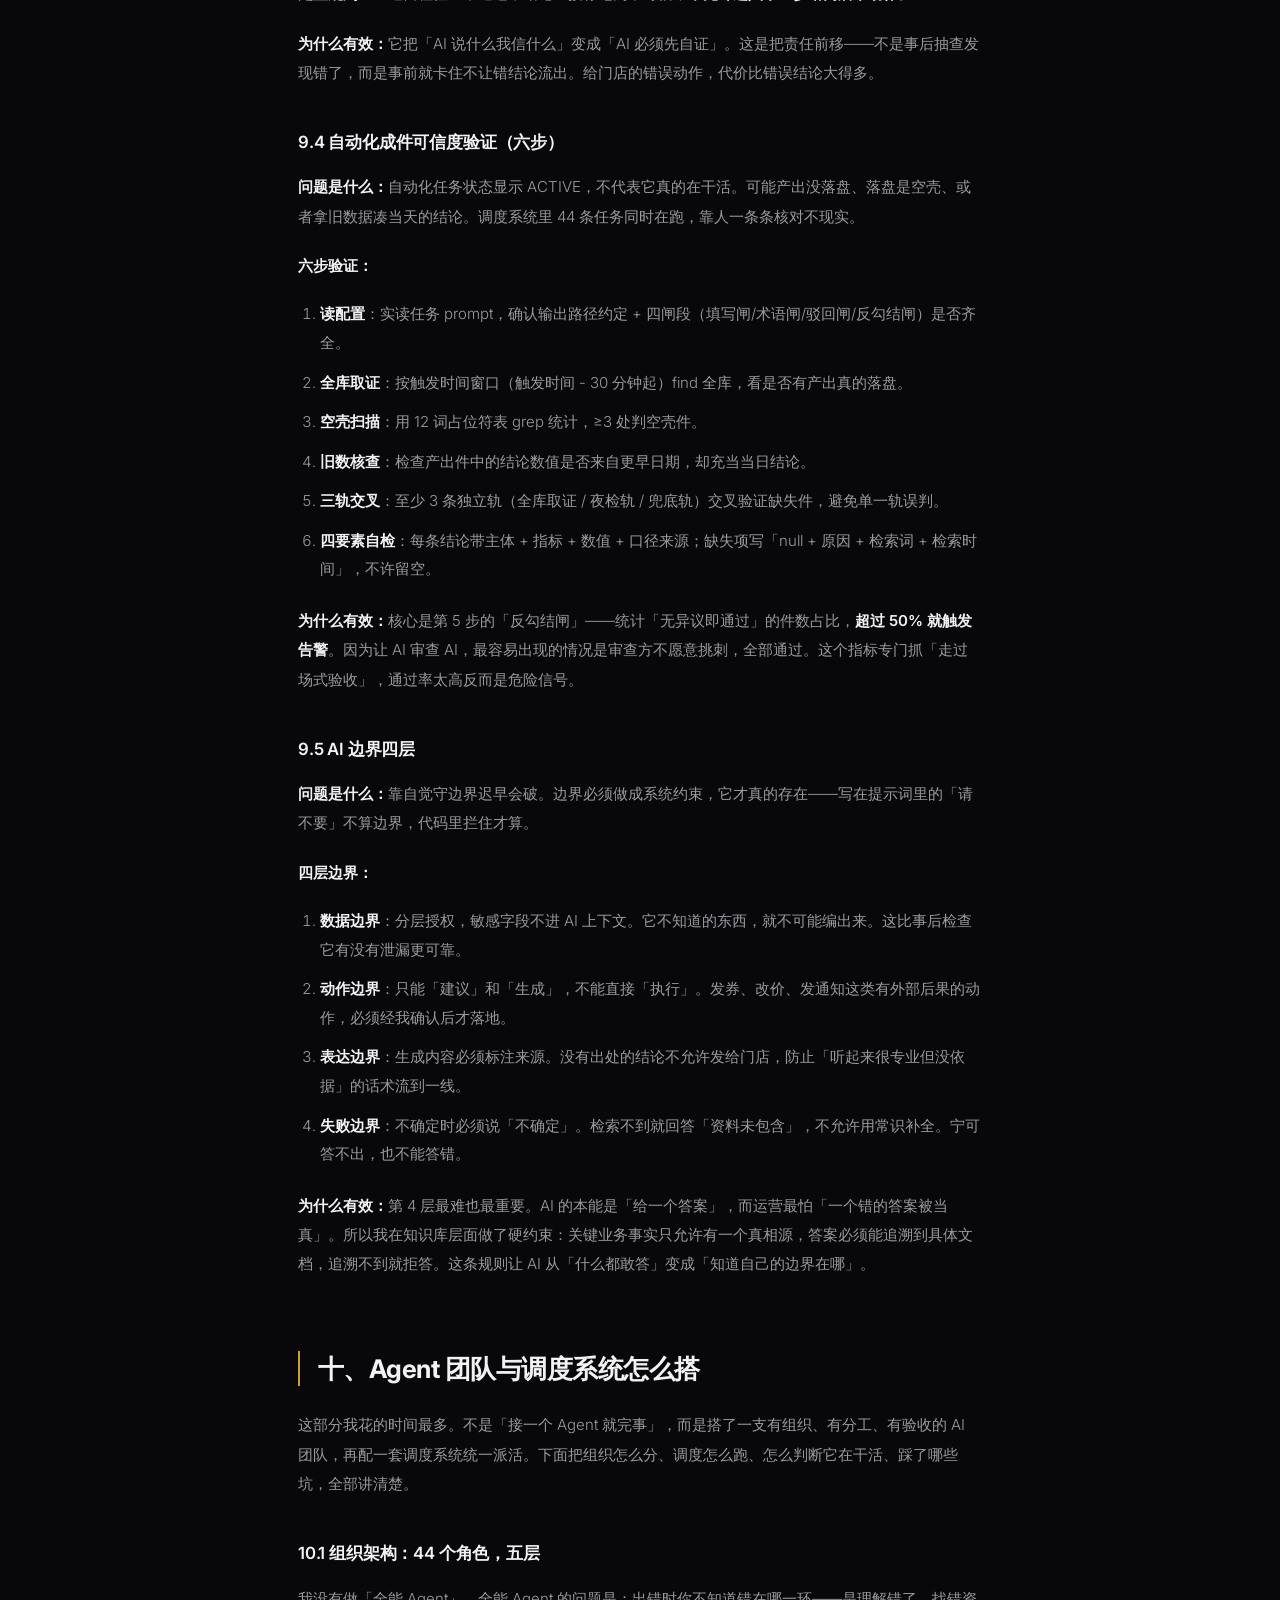
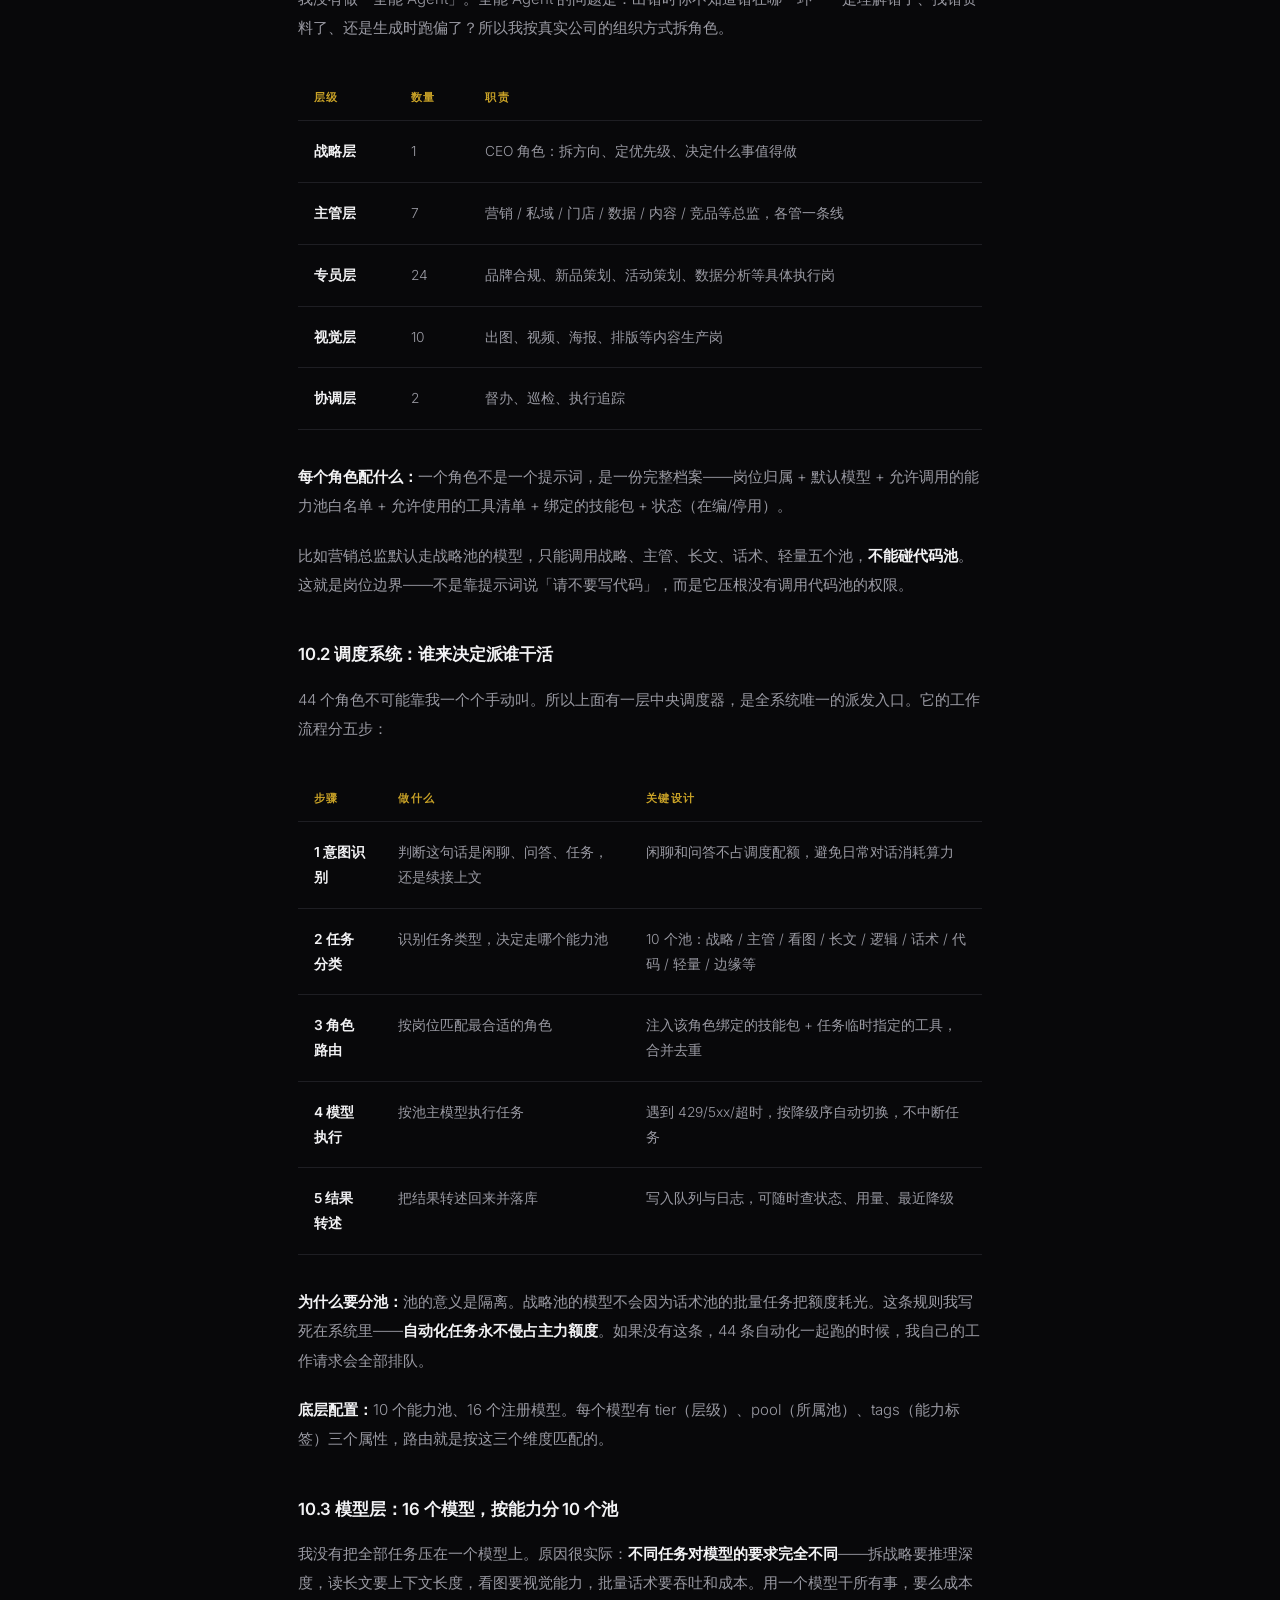
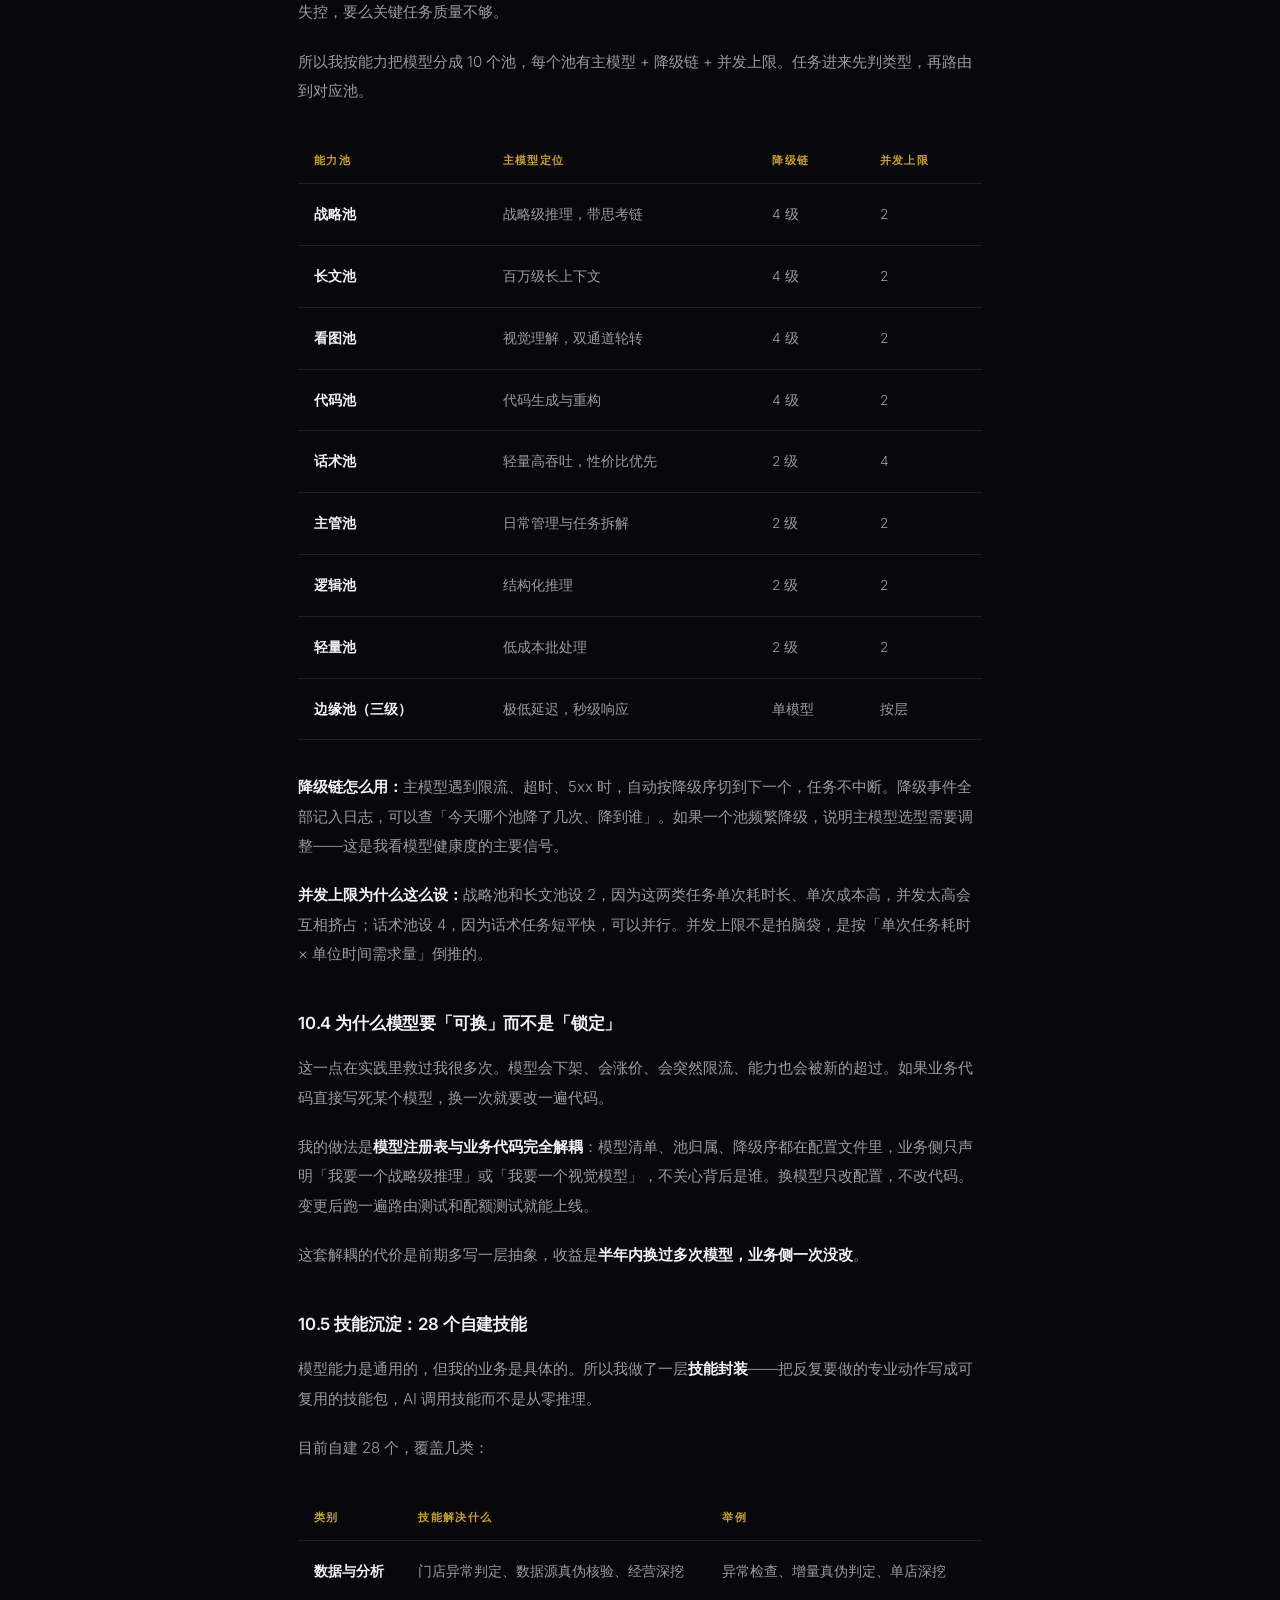
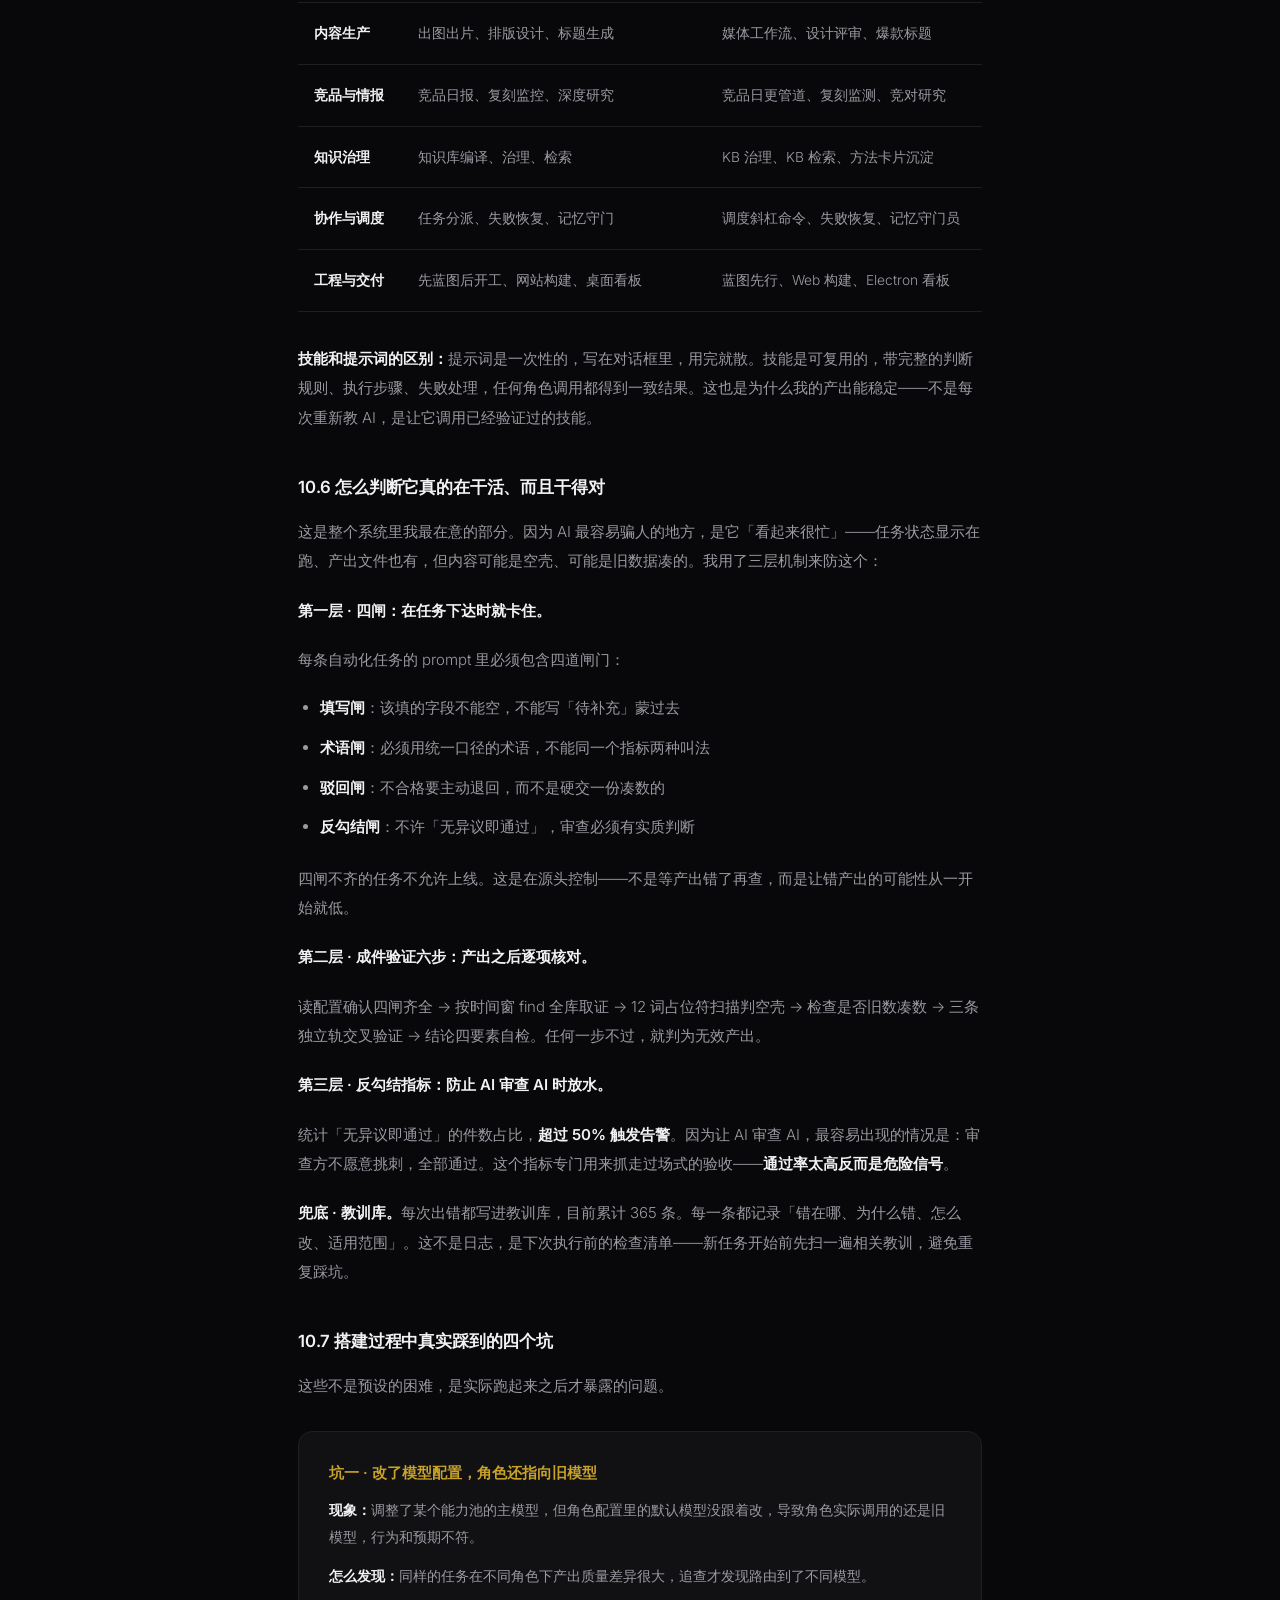
==== commit 9b14e073: "feat: 新增模型层（16模型/10池，中性表述）+ 技能沉淀（28个）+ 修正知识库页数" ====
--- a/article.html
+++ b/article.html
@@ -190,7 +190,7 @@
 <h3><span class="num">3</span>知识：让答案带出处</h3>
 <p><strong>故障：</strong>文档越攒越多却找不到，知识是死数据；直接问大模型会编造，因为它不知道我的业务事实。</p>
 <p><strong>做法：</strong>搭一套知识库系统。模型负责把上千篇原始资料编译成可导航的聚合页，检索负责精确召回，命中页作为上下文再交给模型生成带引用的答案。</p>
-<p><strong>结果：</strong>1,600 余篇原始资料被编译成 1,300 余个可导航页面，问答可以追溯来源，不再是模型凭印象作答。</p>
+<p><strong>结果：</strong>1,600 余篇原始资料被编译成 1,750 余个可导航页面，问答可以追溯来源，不再是模型凭印象作答。</p>
 
 <h3><span class="num">4</span>组织与交付：让 AI 真的进入业务流程</h3>
 <p><strong>故障：</strong>AI 能力很多，但组织消化不了，工具之间互相覆盖，最后没人用。</p>
@@ -209,7 +209,7 @@
   <thead><tr><th>层</th><th>作用</th><th>规模</th></tr></thead>
   <tbody>
     <tr><td><strong>原始语料</strong></td><td>SOP、新品资料、竞品分析、加盟政策、决策记录，按 11 个子库分域存放</td><td>1,600+ 篇</td></tr>
-    <tr><td><strong>聚合编译层</strong></td><td>模型把多源资料按「实体 / 概念」重新编译成聚合页，每页带摘要、关键事实、来源列表</td><td>1,300+ 页</td></tr>
+    <tr><td><strong>聚合编译层</strong></td><td>模型把多源资料按「实体 / 概念」重新编译成聚合页，每页带摘要、关键事实、来源列表</td><td>1,750+ 页</td></tr>
     <tr><td><strong>三层索引</strong></td><td>倒排索引管精确术语、向量索引管语义换说法、聚合索引管跨源关联，三路召回后融合排序</td><td>三路并行</td></tr>
     <tr><td><strong>带引用生成</strong></td><td>命中页作为上下文交给模型生成答案，强制标注出处；追溯不到来源就直接拒答</td><td>可追溯</td></tr>
   </tbody>
@@ -295,7 +295,7 @@
     <tr><td><strong>RFM 分层</strong></td><td>170,510 人</td><td>重要价值 16,099 / 一般发展 52,688 / 一般挽留 54,907</td></tr>
     <tr><td><strong>自动化任务</strong></td><td>44 条</td><td>按日 / 周 / 月自动运行</td></tr>
     <tr><td><strong>AI 角色</strong></td><td>44 个</td><td>战略 1 / 主管 7 / 专员 24 / 视觉 10 / 协调 2</td></tr>
-    <tr><td><strong>知识库</strong></td><td>1,600+ 篇 → 1,300+ 页</td><td>原始资料编译为可导航知识页</td></tr>
+    <tr><td><strong>知识库</strong></td><td>1,600+ 篇 → 1,750+ 页</td><td>原始资料编译为可导航知识页</td></tr>
     <tr><td><strong>教训沉淀</strong></td><td>365 条</td><td>每条记录错在哪、为什么错、怎么改、适用范围</td></tr>
   </tbody>
 </table>
@@ -421,7 +421,60 @@
 
 <p><strong>底层配置：</strong>10 个能力池、16 个注册模型。每个模型有 tier（层级）、pool（所属池）、tags（能力标签）三个属性，路由就是按这三个维度匹配的。</p>
 
-<h3>10.3 怎么判断它真的在干活、而且干得对</h3>
+<h3>10.3 模型层：16 个模型，按能力分 10 个池</h3>
+
+<p>我没有把全部任务压在一个模型上。原因很实际：<strong>不同任务对模型的要求完全不同</strong>——拆战略要推理深度，读长文要上下文长度，看图要视觉能力，批量话术要吞吐和成本。用一个模型干所有事，要么成本失控，要么关键任务质量不够。</p>
+
+<p>所以我按能力把模型分成 10 个池，每个池有主模型 + 降级链 + 并发上限。任务进来先判类型，再路由到对应池。</p>
+
+<table>
+  <thead><tr><th>能力池</th><th>主模型定位</th><th>降级链</th><th>并发上限</th></tr></thead>
+  <tbody>
+    <tr><td><strong>战略池</strong></td><td>战略级推理，带思考链</td><td>4 级</td><td>2</td></tr>
+    <tr><td><strong>长文池</strong></td><td>百万级长上下文</td><td>4 级</td><td>2</td></tr>
+    <tr><td><strong>看图池</strong></td><td>视觉理解，双通道轮转</td><td>4 级</td><td>2</td></tr>
+    <tr><td><strong>代码池</strong></td><td>代码生成与重构</td><td>4 级</td><td>2</td></tr>
+    <tr><td><strong>话术池</strong></td><td>轻量高吞吐，性价比优先</td><td>2 级</td><td>4</td></tr>
+    <tr><td><strong>主管池</strong></td><td>日常管理与任务拆解</td><td>2 级</td><td>2</td></tr>
+    <tr><td><strong>逻辑池</strong></td><td>结构化推理</td><td>2 级</td><td>2</td></tr>
+    <tr><td><strong>轻量池</strong></td><td>低成本批处理</td><td>2 级</td><td>2</td></tr>
+    <tr><td><strong>边缘池（三级）</strong></td><td>极低延迟，秒级响应</td><td>单模型</td><td>按层</td></tr>
+  </tbody>
+</table>
+
+<p><strong>降级链怎么用：</strong>主模型遇到限流、超时、5xx 时，自动按降级序切到下一个，任务不中断。降级事件全部记入日志，可以查「今天哪个池降了几次、降到谁」。如果一个池频繁降级，说明主模型选型需要调整——这是我看模型健康度的主要信号。</p>
+
+<p><strong>并发上限为什么这么设：</strong>战略池和长文池设 2，因为这两类任务单次耗时长、单次成本高，并发太高会互相挤占；话术池设 4，因为话术任务短平快，可以并行。并发上限不是拍脑袋，是按「单次任务耗时 × 单位时间需求量」倒推的。</p>
+
+<h3>10.4 为什么模型要「可换」而不是「锁定」</h3>
+
+<p>这一点在实践里救过我很多次。模型会下架、会涨价、会突然限流、能力也会被新的超过。如果业务代码直接写死某个模型，换一次就要改一遍代码。</p>
+
+<p>我的做法是<strong>模型注册表与业务代码完全解耦</strong>：模型清单、池归属、降级序都在配置文件里，业务侧只声明「我要一个战略级推理」或「我要一个视觉模型」，不关心背后是谁。换模型只改配置，不改代码。变更后跑一遍路由测试和配额测试就能上线。</p>
+
+<p>这套解耦的代价是前期多写一层抽象，收益是<strong>半年内换过多次模型，业务侧一次没改</strong>。</p>
+
+<h3>10.5 技能沉淀：28 个自建技能</h3>
+
+<p>模型能力是通用的，但我的业务是具体的。所以我做了一层<strong>技能封装</strong>——把反复要做的专业动作写成可复用的技能包，AI 调用技能而不是从零推理。</p>
+
+<p>目前自建 28 个，覆盖几类：</p>
+
+<table>
+  <thead><tr><th>类别</th><th>技能解决什么</th><th>举例</th></tr></thead>
+  <tbody>
+    <tr><td><strong>数据与分析</strong></td><td>门店异常判定、数据源真伪核验、经营深挖</td><td>异常检查、增量真伪判定、单店深挖</td></tr>
+    <tr><td><strong>内容生产</strong></td><td>出图出片、排版设计、标题生成</td><td>媒体工作流、设计评审、爆款标题</td></tr>
+    <tr><td><strong>竞品与情报</strong></td><td>竞品日报、复刻监控、深度研究</td><td>竞品日更管道、复刻监测、竞对研究</td></tr>
+    <tr><td><strong>知识治理</strong></td><td>知识库编译、治理、检索</td><td>KB 治理、KB 检索、方法卡片沉淀</td></tr>
+    <tr><td><strong>协作与调度</strong></td><td>任务分派、失败恢复、记忆守门</td><td>调度斜杠命令、失败恢复、记忆守门员</td></tr>
+    <tr><td><strong>工程与交付</strong></td><td>先蓝图后开工、网站构建、桌面看板</td><td>蓝图先行、Web 构建、Electron 看板</td></tr>
+  </tbody>
+</table>
+
+<p><strong>技能和提示词的区别：</strong>提示词是一次性的，写在对话框里，用完就散。技能是可复用的，带完整的判断规则、执行步骤、失败处理，任何角色调用都得到一致结果。这也是为什么我的产出能稳定——不是每次重新教 AI，是让它调用已经验证过的技能。</p>
+
+<h3>10.6 怎么判断它真的在干活、而且干得对</h3>
 
 <p>这是整个系统里我最在意的部分。因为 AI 最容易骗人的地方，是它「看起来很忙」——任务状态显示在跑、产出文件也有，但内容可能是空壳、可能是旧数据凑的。我用了三层机制来防这个：</p>
 
@@ -447,7 +500,7 @@
 
 <p><strong>兜底 · 教训库。</strong>每次出错都写进教训库，目前累计 365 条。每一条都记录「错在哪、为什么错、怎么改、适用范围」。这不是日志，是下次执行前的检查清单——新任务开始前先扫一遍相关教训，避免重复踩坑。</p>
 
-<h3>10.4 搭建过程中真实踩到的四个坑</h3>
+<h3>10.7 搭建过程中真实踩到的四个坑</h3>
 
 <p>这些不是预设的困难，是实际跑起来之后才暴露的问题。</p>
 
@@ -521,7 +574,7 @@
   <p>因为「假验收」是最难发现的错。一份验收报告如果格式正确、结论写「通过」、逐项都打了勾，你从文档上完全看不出它是不是真跑的。<strong>唯一可靠的区分方式，就是看它有没有真实调用的痕迹</strong>——token 消耗、模型名、耗时、失败重试记录。所以我把这些写进验收记录的必填项，缺一项就不算通过。</p>
 </div>
 
-<p>实际验收记录长这样：验收方式写明「Codex CLI 真调」、链路写明「codex exec → 转译服务 :4100 → 商汤网关 :8787 → 具体模型」、验收时间带 token 消耗量（如 96,211 tokens）、逐项结果标注真实调用的模型名和耗时。这些细节无法伪造，也没必要伪造——因为它们本身就是「真的跑过」的证据。</p>
+<p>实际验收记录长这样：验收方式写明「Codex CLI 真调」、链路写明「codex exec → 本地转译服务 :4100 → 模型网关 :8787 → 具体模型」、验收时间带 token 消耗量（如 96,211 tokens）、逐项结果标注真实调用的模型名和耗时。这些细节无法伪造，也没必要伪造——因为它们本身就是「真的跑过」的证据。</p>
 
 <h3>11.5 地盘隔离：不让两个 AI 互相踩</h3>
 
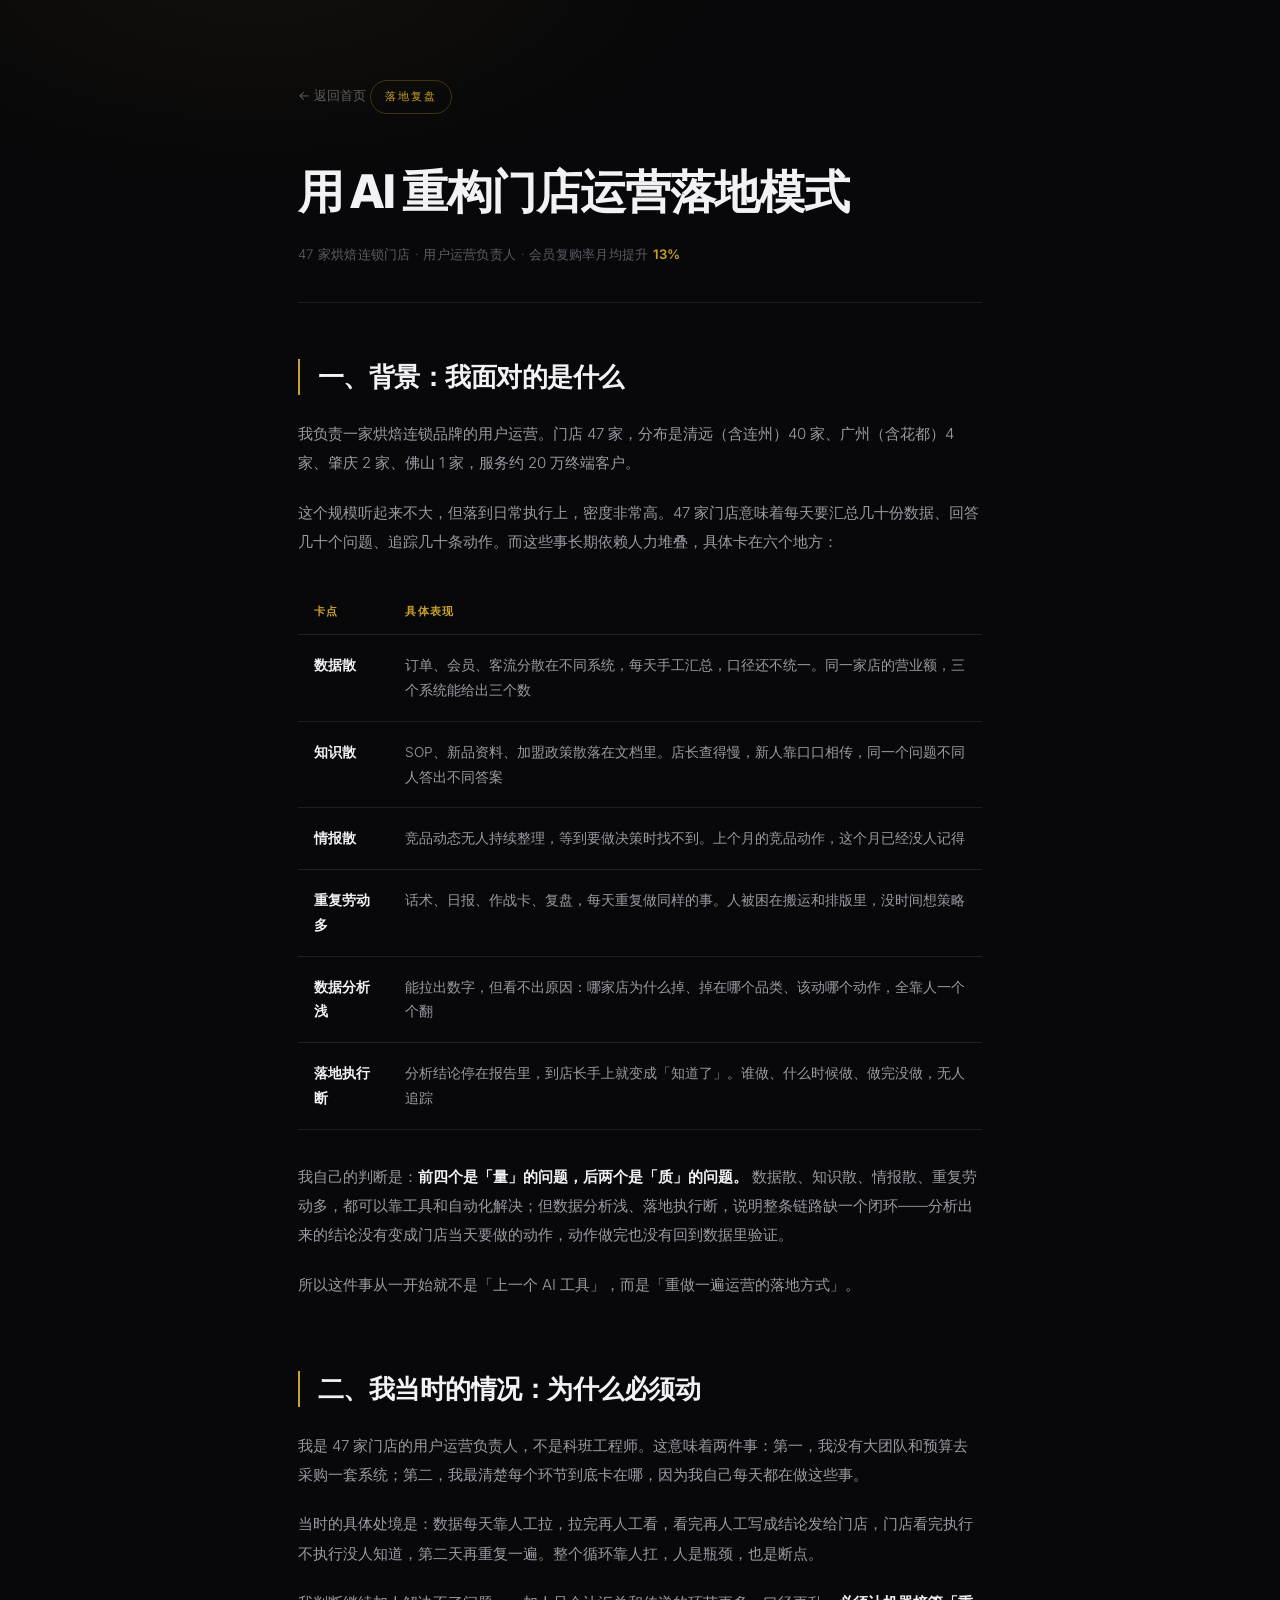
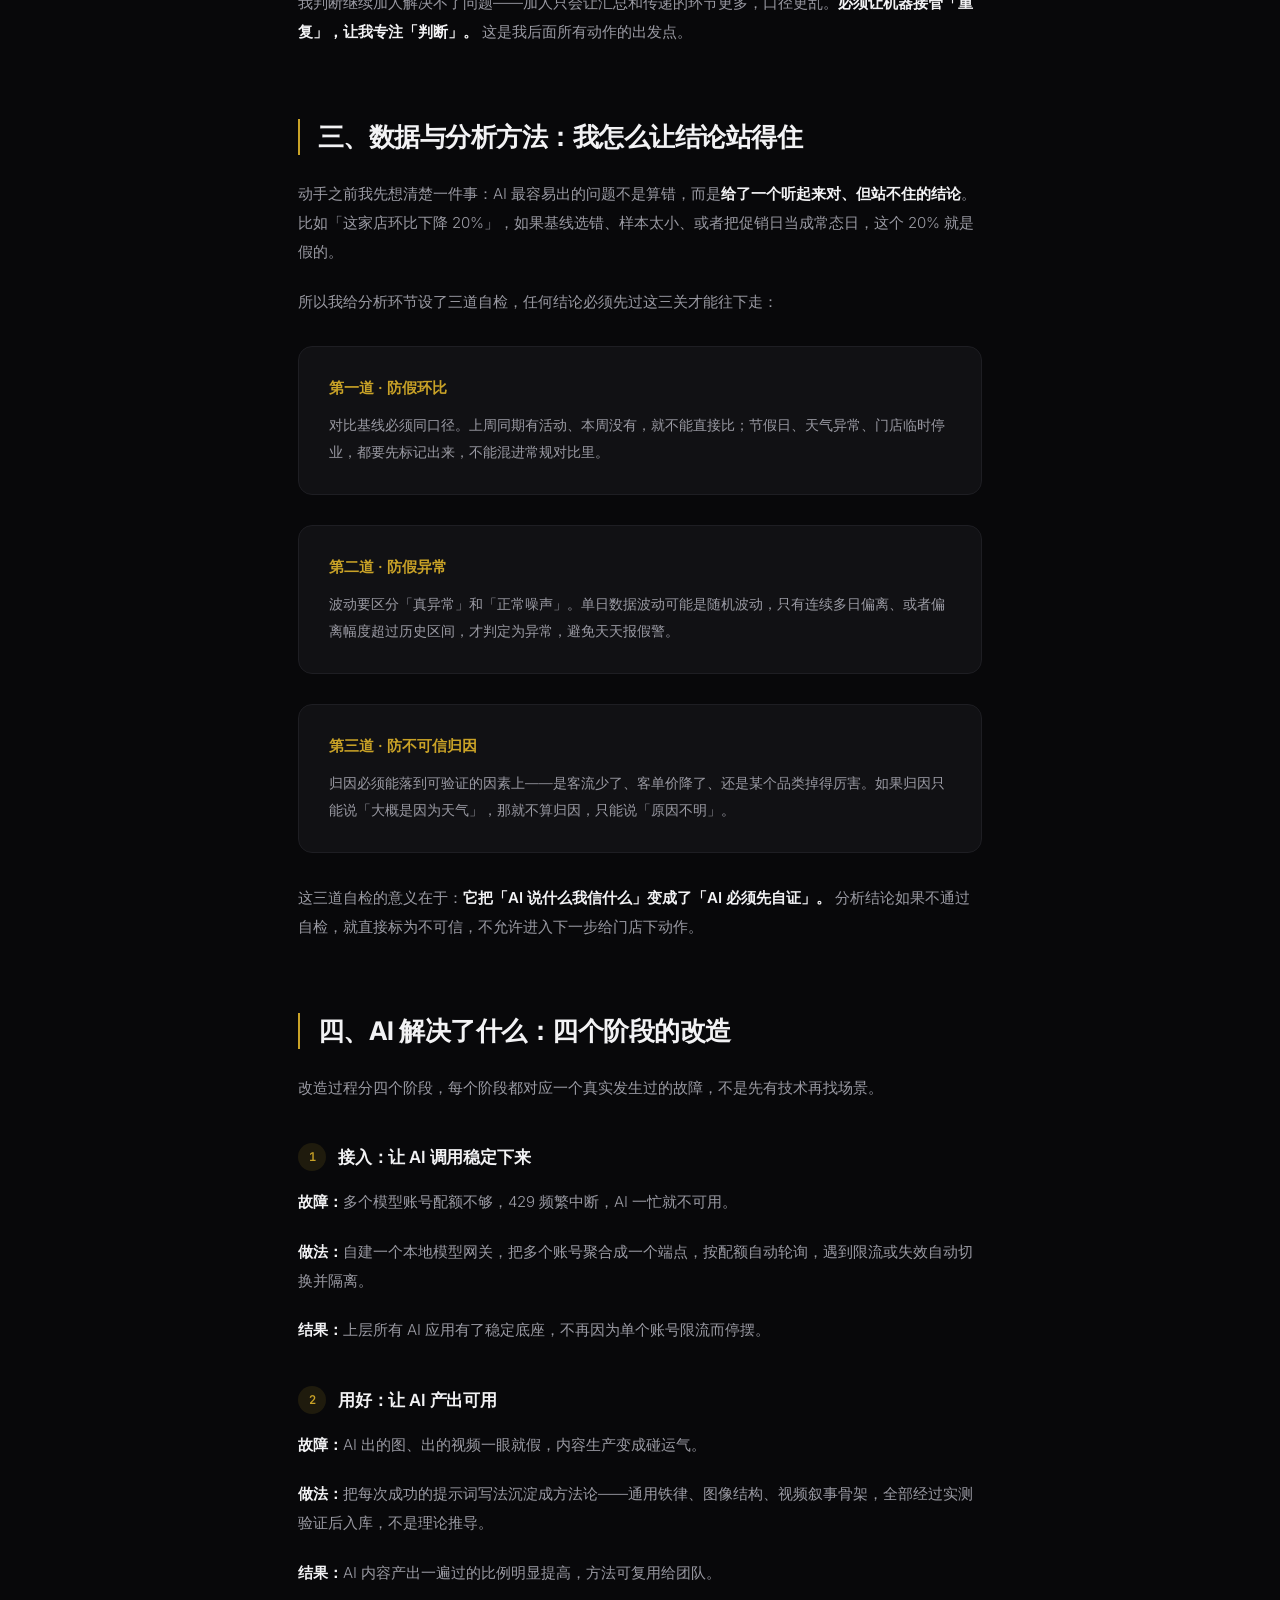
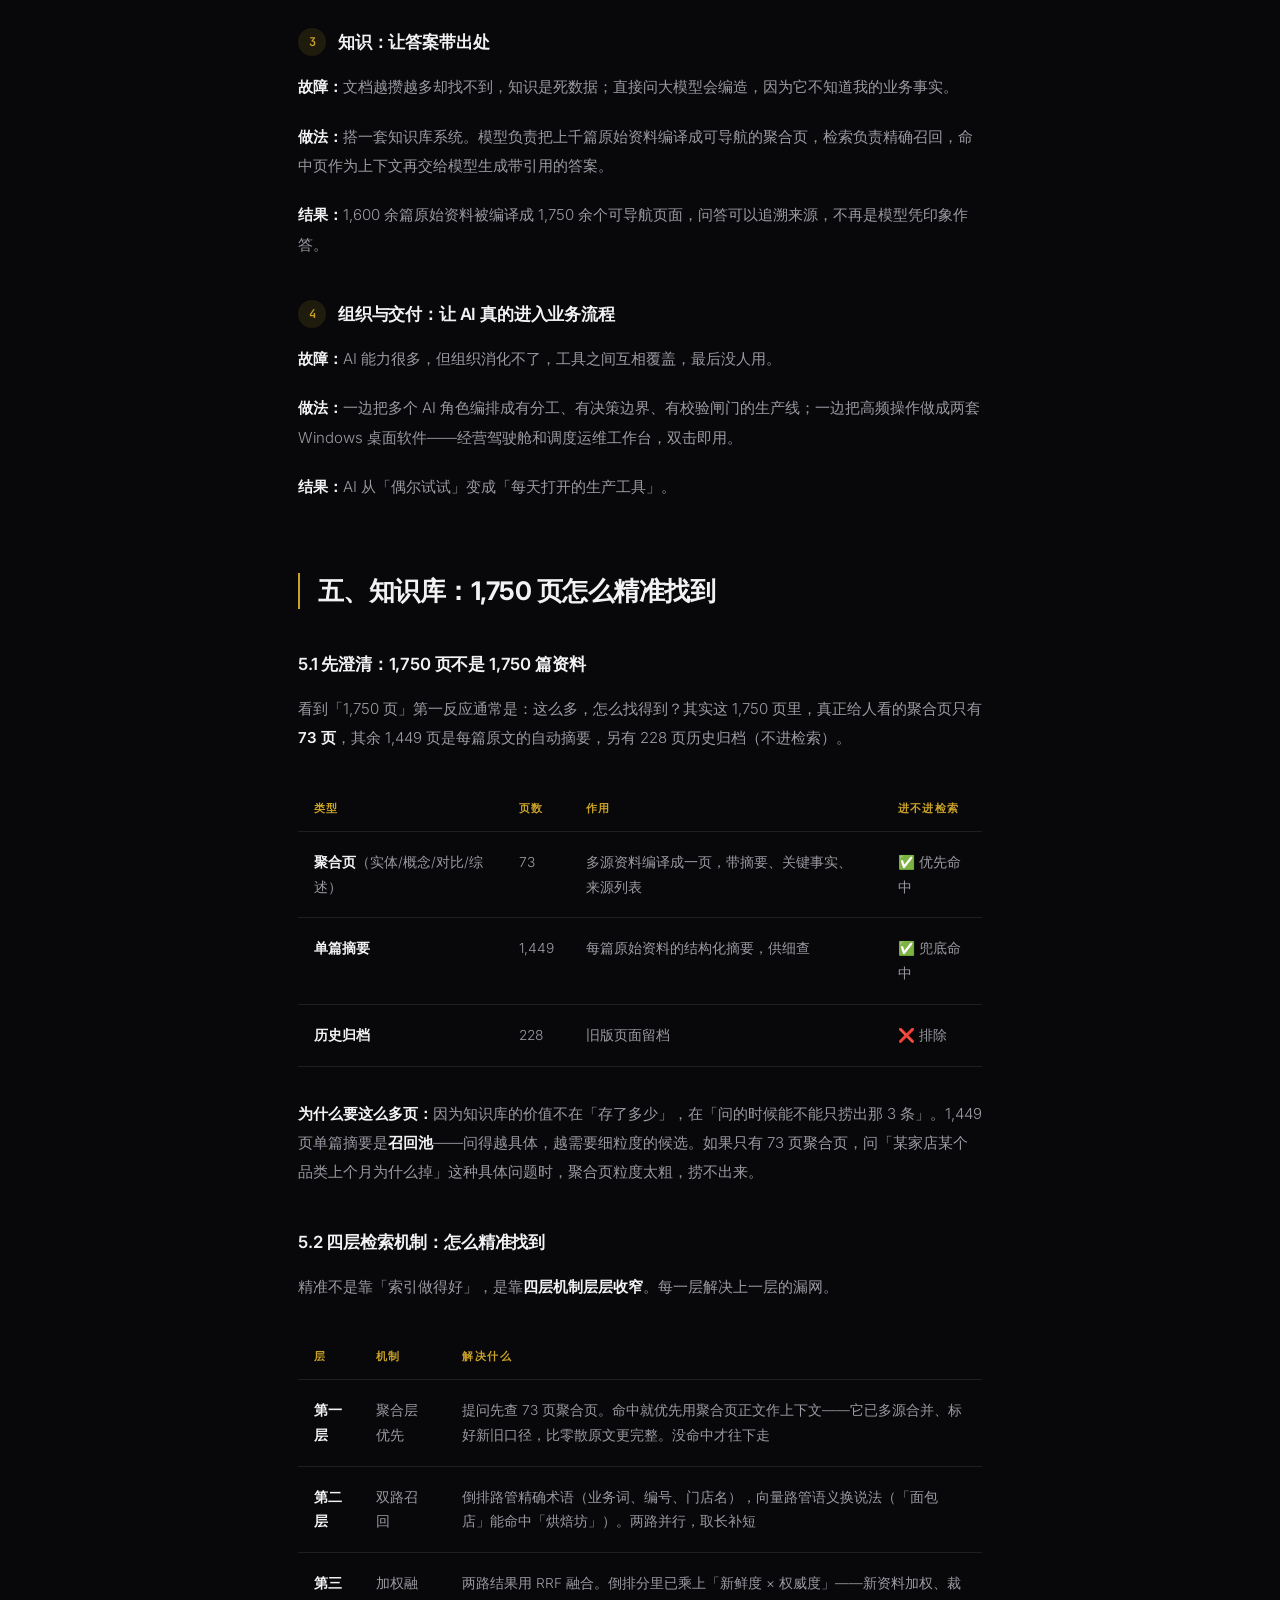
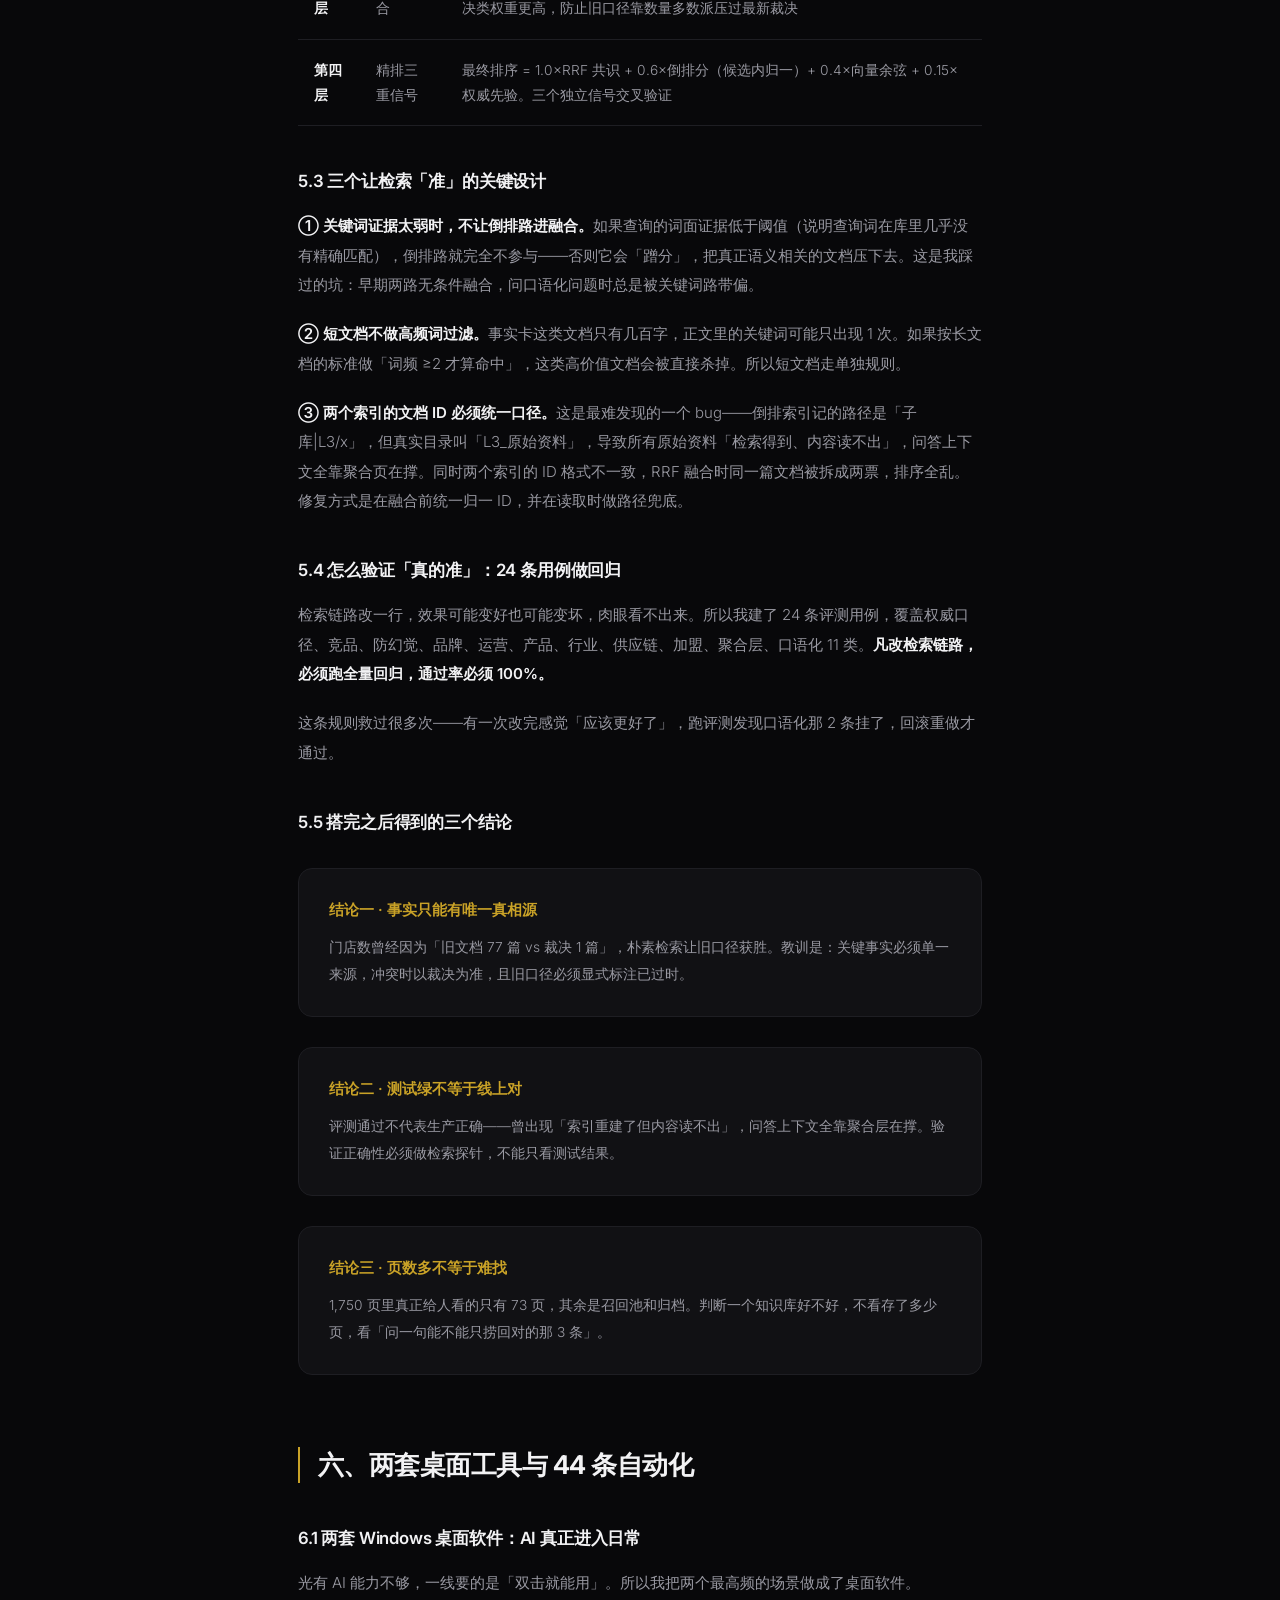
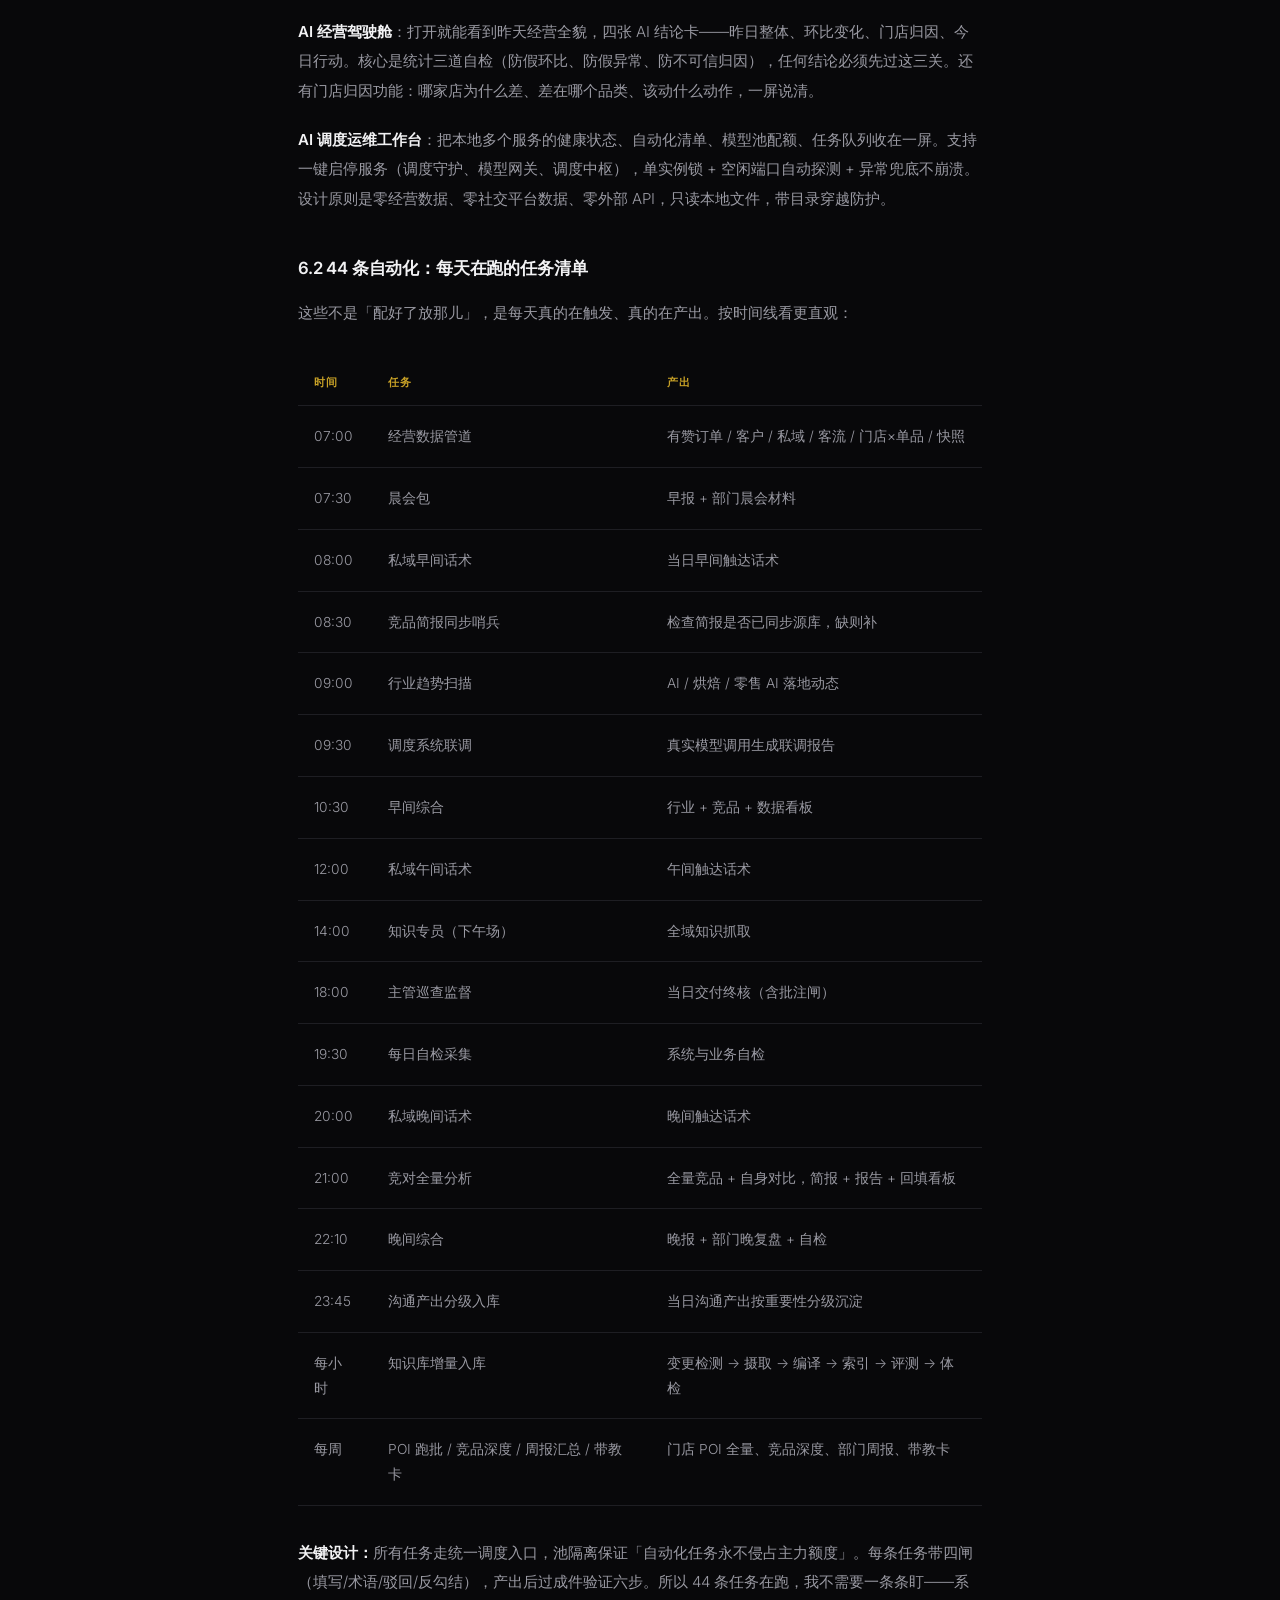
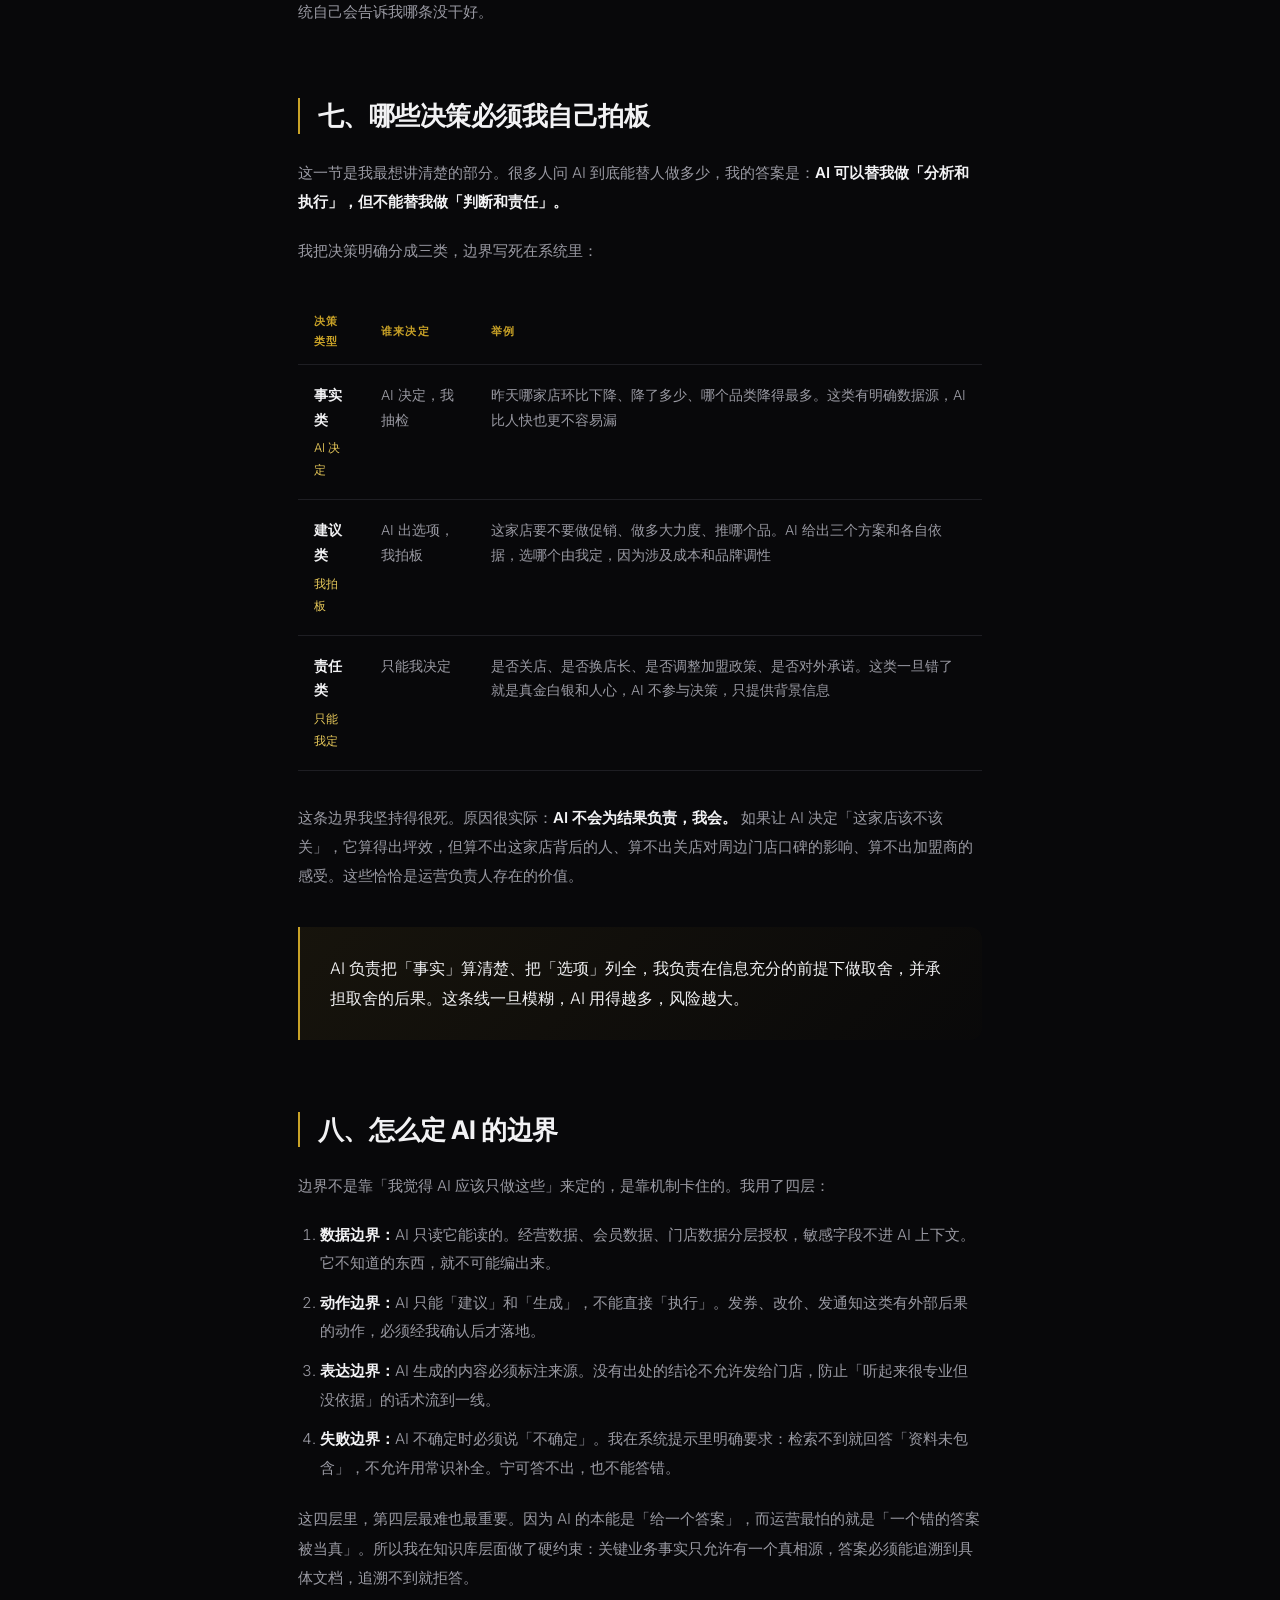
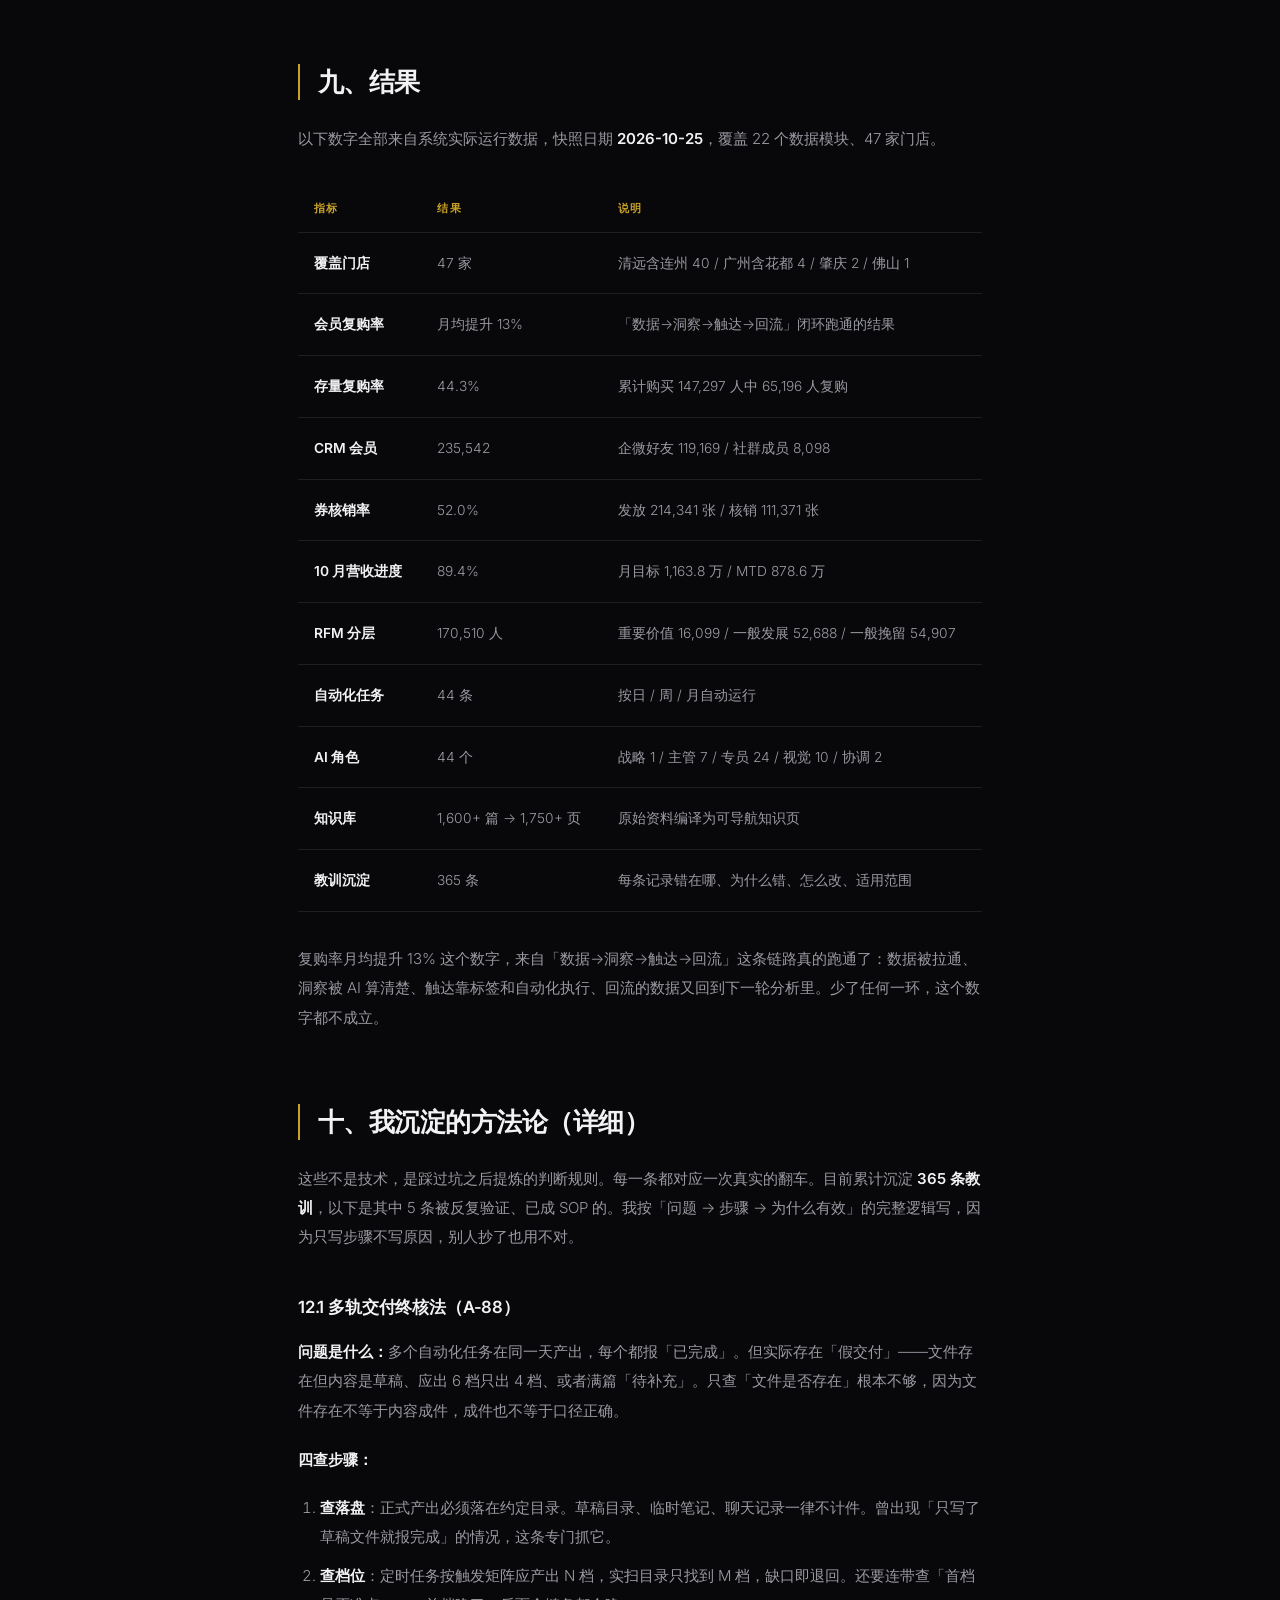
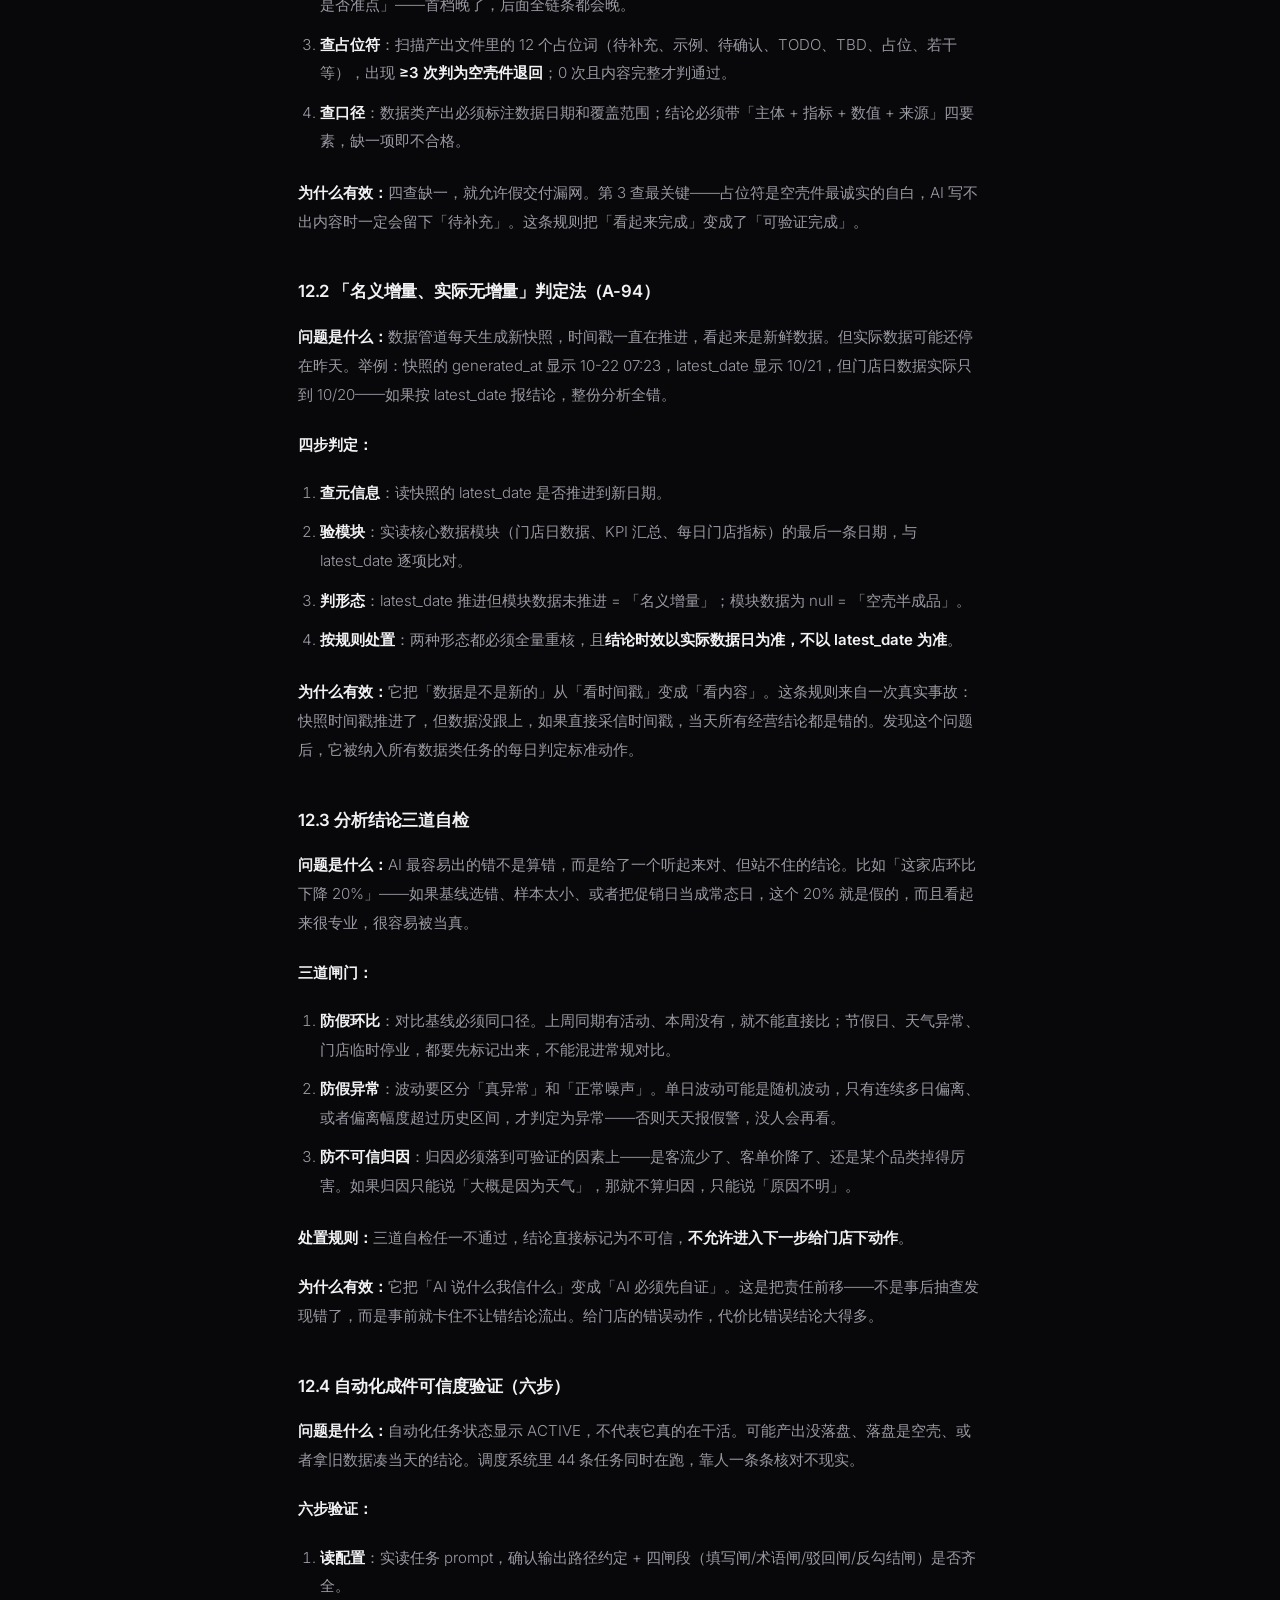
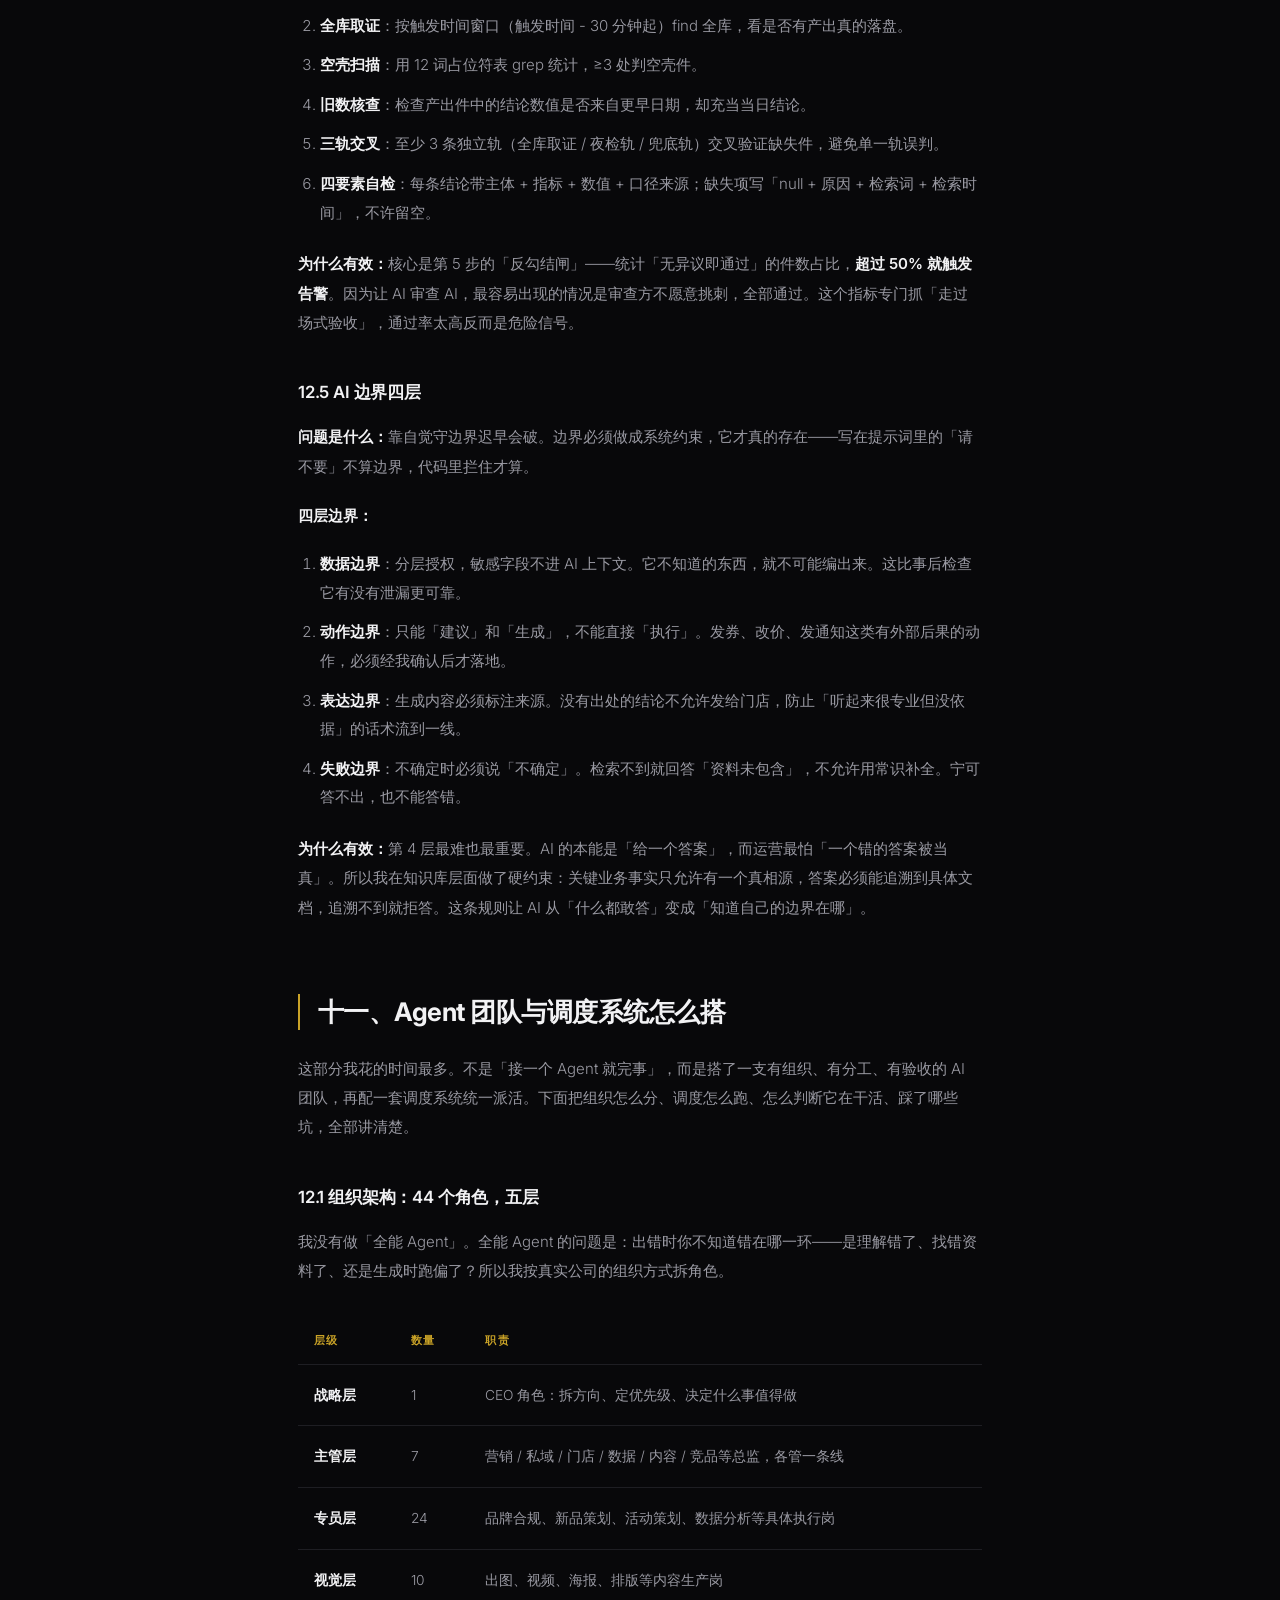
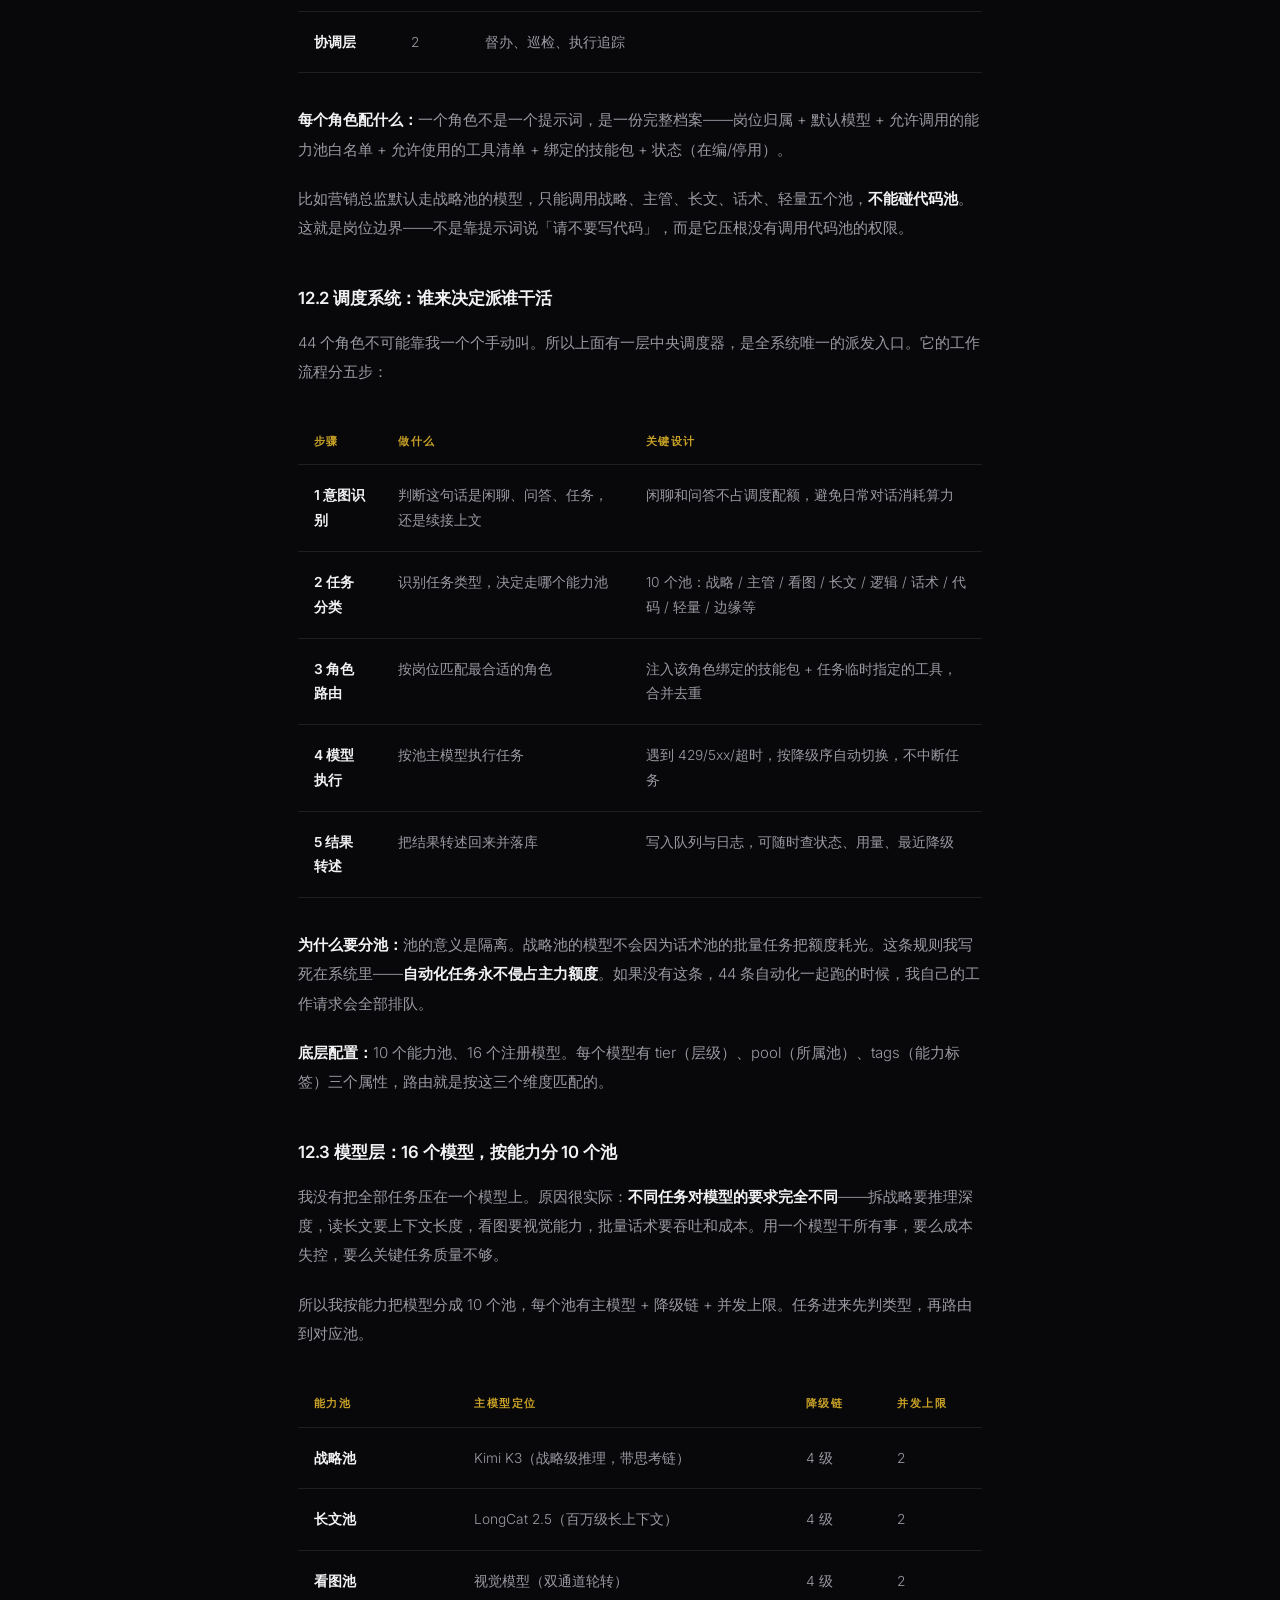
==== commit b634d16a: "feat: 知识库重写(1750页构成+四层检索) + 真实模型名 + 桌面工具与44条自动化清单" ====
--- a/article.html
+++ b/article.html
@@ -197,43 +197,108 @@
 <p><strong>做法：</strong>一边把多个 AI 角色编排成有分工、有决策边界、有校验闸门的生产线；一边把高频操作做成两套 Windows 桌面软件——经营驾驶舱和调度运维工作台，双击即用。</p>
 <p><strong>结果：</strong>AI 从「偶尔试试」变成「每天打开的生产工具」。</p>
 
-<h2>五、知识库具体怎么搭的</h2>
-
-<p>这一节单独讲，因为它是整套系统里最难、也最容易被误解的部分。它不是「把文档丢给模型」，而是重做了一遍知识的组织方式。</p>
-
-<h3>问题出在哪</h3>
-<p>原始文档和模型答案之间，少了两层：一层负责把散落的资料组织成可导航的结构，一层负责在提问时精确召回。缺了这两层，模型只能靠印象答，也就是编造。</p>
-
-<h3>四层结构</h3>
-<table>
-  <thead><tr><th>层</th><th>作用</th><th>规模</th></tr></thead>
-  <tbody>
-    <tr><td><strong>原始语料</strong></td><td>SOP、新品资料、竞品分析、加盟政策、决策记录，按 11 个子库分域存放</td><td>1,600+ 篇</td></tr>
-    <tr><td><strong>聚合编译层</strong></td><td>模型把多源资料按「实体 / 概念」重新编译成聚合页，每页带摘要、关键事实、来源列表</td><td>1,750+ 页</td></tr>
-    <tr><td><strong>三层索引</strong></td><td>倒排索引管精确术语、向量索引管语义换说法、聚合索引管跨源关联，三路召回后融合排序</td><td>三路并行</td></tr>
-    <tr><td><strong>带引用生成</strong></td><td>命中页作为上下文交给模型生成答案，强制标注出处；追溯不到来源就直接拒答</td><td>可追溯</td></tr>
-  </tbody>
-</table>
-
-<h3>搭完之后得到的三个结论</h3>
-<p>这些不是我事先设计的目标，是搭完跑起来之后实际验证出来的。</p>
-
-<div class="box">
-  <h4>结论一 · 评测必须固化成用例</h4>
-  <p>24 条评测用例覆盖权威口径、竞品、防幻觉、品牌、运营、产品等 11 类，每次改检索链路必须全量回归。没有这条，改一处坏三处，你永远不会知道。</p>
-</div>
-
-<div class="box">
-  <h4>结论二 · 事实只能有唯一真相源</h4>
+<h2>五、知识库：1,750 页怎么精准找到</h2>
+
+<h3>5.1 先澄清：1,750 页不是 1,750 篇资料</h3>
+
+<p>看到「1,750 页」第一反应通常是：这么多，怎么找得到？其实这 1,750 页里，真正给人看的聚合页只有 <strong>73 页</strong>，其余 1,449 页是每篇原文的自动摘要，另有 228 页历史归档（不进检索）。</p>
+
+<table>
+  <thead><tr><th>类型</th><th>页数</th><th>作用</th><th>进不进检索</th></tr></thead>
+  <tbody>
+    <tr><td><strong>聚合页</strong>（实体/概念/对比/综述）</td><td>73</td><td>多源资料编译成一页，带摘要、关键事实、来源列表</td><td>✅ 优先命中</td></tr>
+    <tr><td><strong>单篇摘要</strong></td><td>1,449</td><td>每篇原始资料的结构化摘要，供细查</td><td>✅ 兜底命中</td></tr>
+    <tr><td><strong>历史归档</strong></td><td>228</td><td>旧版页面留档</td><td>❌ 排除</td></tr>
+  </tbody>
+</table>
+
+<p><strong>为什么要这么多页：</strong>因为知识库的价值不在「存了多少」，在「问的时候能不能只捞出那 3 条」。1,449 页单篇摘要是<strong>召回池</strong>——问得越具体，越需要细粒度的候选。如果只有 73 页聚合页，问「某家店某个品类上个月为什么掉」这种具体问题时，聚合页粒度太粗，捞不出来。</p>
+
+<h3>5.2 四层检索机制：怎么精准找到</h3>
+
+<p>精准不是靠「索引做得好」，是靠<strong>四层机制层层收窄</strong>。每一层解决上一层的漏网。</p>
+
+<table>
+  <thead><tr><th>层</th><th>机制</th><th>解决什么</th></tr></thead>
+  <tbody>
+    <tr><td><strong>第一层</strong></td><td>聚合层优先</td><td>提问先查 73 页聚合页。命中就优先用聚合页正文作上下文——它已多源合并、标好新旧口径，比零散原文更完整。没命中才往下走</td></tr>
+    <tr><td><strong>第二层</strong></td><td>双路召回</td><td>倒排路管精确术语（业务词、编号、门店名），向量路管语义换说法（「面包店」能命中「烘焙坊」）。两路并行，取长补短</td></tr>
+    <tr><td><strong>第三层</strong></td><td>加权融合</td><td>两路结果用 RRF 融合。倒排分里已乘上「新鲜度 × 权威度」——新资料加权、裁决类权重更高，防止旧口径靠数量多数派压过最新裁决</td></tr>
+    <tr><td><strong>第四层</strong></td><td>精排三重信号</td><td>最终排序 = 1.0×RRF 共识 + 0.6×倒排分（候选内归一）+ 0.4×向量余弦 + 0.15×权威先验。三个独立信号交叉验证</td></tr>
+  </tbody>
+</table>
+
+<h3>5.3 三个让检索「准」的关键设计</h3>
+
+<p><strong>① 关键词证据太弱时，不让倒排路进融合。</strong>如果查询的词面证据低于阈值（说明查询词在库里几乎没有精确匹配），倒排路就完全不参与——否则它会「蹭分」，把真正语义相关的文档压下去。这是我踩过的坑：早期两路无条件融合，问口语化问题时总是被关键词路带偏。</p>
+
+<p><strong>② 短文档不做高频词过滤。</strong>事实卡这类文档只有几百字，正文里的关键词可能只出现 1 次。如果按长文档的标准做「词频 ≥2 才算命中」，这类高价值文档会被直接杀掉。所以短文档走单独规则。</p>
+
+<p><strong>③ 两个索引的文档 ID 必须统一口径。</strong>这是最难发现的一个 bug——倒排索引记的路径是「子库|L3/x」，但真实目录叫「L3_原始资料」，导致所有原始资料「检索得到、内容读不出」，问答上下文全靠聚合页在撑。同时两个索引的 ID 格式不一致，RRF 融合时同一篇文档被拆成两票，排序全乱。修复方式是在融合前统一归一 ID，并在读取时做路径兜底。</p>
+
+<h3>5.4 怎么验证「真的准」：24 条用例做回归</h3>
+
+<p>检索链路改一行，效果可能变好也可能变坏，肉眼看不出来。所以我建了 24 条评测用例，覆盖权威口径、竞品、防幻觉、品牌、运营、产品、行业、供应链、加盟、聚合层、口语化 11 类。<strong>凡改检索链路，必须跑全量回归，通过率必须 100%。</strong></p>
+
+<p>这条规则救过很多次——有一次改完感觉「应该更好了」，跑评测发现口语化那 2 条挂了，回滚重做才通过。</p>
+
+<h3>5.5 搭完之后得到的三个结论</h3>
+
+<div class="box">
+  <h4>结论一 · 事实只能有唯一真相源</h4>
   <p>门店数曾经因为「旧文档 77 篇 vs 裁决 1 篇」，朴素检索让旧口径获胜。教训是：关键事实必须单一来源，冲突时以裁决为准，且旧口径必须显式标注已过时。</p>
 </div>
 
 <div class="box">
-  <h4>结论三 · 测试绿不等于线上对</h4>
+  <h4>结论二 · 测试绿不等于线上对</h4>
   <p>评测通过不代表生产正确——曾出现「索引重建了但内容读不出」，问答上下文全靠聚合层在撑。验证正确性必须做检索探针，不能只看测试结果。</p>
 </div>
 
-<h2>六、哪些决策必须我自己拍板</h2>
+<div class="box">
+  <h4>结论三 · 页数多不等于难找</h4>
+  <p>1,750 页里真正给人看的只有 73 页，其余是召回池和归档。判断一个知识库好不好，不看存了多少页，看「问一句能不能只捞回对的那 3 条」。</p>
+</div>
+
+<h2>六、两套桌面工具与 44 条自动化</h2>
+
+<h3>6.1 两套 Windows 桌面软件：AI 真正进入日常</h3>
+
+<p>光有 AI 能力不够，一线要的是「双击就能用」。所以我把两个最高频的场景做成了桌面软件。</p>
+
+<p><strong>AI 经营驾驶舱</strong>：打开就能看到昨天经营全貌，四张 AI 结论卡——昨日整体、环比变化、门店归因、今日行动。核心是统计三道自检（防假环比、防假异常、防不可信归因），任何结论必须先过这三关。还有门店归因功能：哪家店为什么差、差在哪个品类、该动什么动作，一屏说清。</p>
+
+<p><strong>AI 调度运维工作台</strong>：把本地多个服务的健康状态、自动化清单、模型池配额、任务队列收在一屏。支持一键启停服务（调度守护、模型网关、调度中枢），单实例锁 + 空闲端口自动探测 + 异常兜底不崩溃。设计原则是零经营数据、零社交平台数据、零外部 API，只读本地文件，带目录穿越防护。</p>
+
+<h3>6.2 44 条自动化：每天在跑的任务清单</h3>
+
+<p>这些不是「配好了放那儿」，是每天真的在触发、真的在产出。按时间线看更直观：</p>
+
+<table>
+  <thead><tr><th>时间</th><th>任务</th><th>产出</th></tr></thead>
+  <tbody>
+    <tr><td>07:00</td><td>经营数据管道</td><td>有赞订单 / 客户 / 私域 / 客流 / 门店×单品 / 快照</td></tr>
+    <tr><td>07:30</td><td>晨会包</td><td>早报 + 部门晨会材料</td></tr>
+    <tr><td>08:00</td><td>私域早间话术</td><td>当日早间触达话术</td></tr>
+    <tr><td>08:30</td><td>竞品简报同步哨兵</td><td>检查简报是否已同步源库，缺则补</td></tr>
+    <tr><td>09:00</td><td>行业趋势扫描</td><td>AI / 烘焙 / 零售 AI 落地动态</td></tr>
+    <tr><td>09:30</td><td>调度系统联调</td><td>真实模型调用生成联调报告</td></tr>
+    <tr><td>10:30</td><td>早间综合</td><td>行业 + 竞品 + 数据看板</td></tr>
+    <tr><td>12:00</td><td>私域午间话术</td><td>午间触达话术</td></tr>
+    <tr><td>14:00</td><td>知识专员（下午场）</td><td>全域知识抓取</td></tr>
+    <tr><td>18:00</td><td>主管巡查监督</td><td>当日交付终核（含批注闸）</td></tr>
+    <tr><td>19:30</td><td>每日自检采集</td><td>系统与业务自检</td></tr>
+    <tr><td>20:00</td><td>私域晚间话术</td><td>晚间触达话术</td></tr>
+    <tr><td>21:00</td><td>竞对全量分析</td><td>全量竞品 + 自身对比，简报 + 报告 + 回填看板</td></tr>
+    <tr><td>22:10</td><td>晚间综合</td><td>晚报 + 部门晚复盘 + 自检</td></tr>
+    <tr><td>23:45</td><td>沟通产出分级入库</td><td>当日沟通产出按重要性分级沉淀</td></tr>
+    <tr><td>每小时</td><td>知识库增量入库</td><td>变更检测 → 摄取 → 编译 → 索引 → 评测 → 体检</td></tr>
+    <tr><td>每周</td><td>POI 跑批 / 竞品深度 / 周报汇总 / 带教卡</td><td>门店 POI 全量、竞品深度、部门周报、带教卡</td></tr>
+  </tbody>
+</table>
+
+<p><strong>关键设计：</strong>所有任务走统一调度入口，池隔离保证「自动化任务永不侵占主力额度」。每条任务带四闸（填写/术语/驳回/反勾结），产出后过成件验证六步。所以 44 条任务在跑，我不需要一条条盯——系统自己会告诉我哪条没干好。</p>
+
+<h2>七、哪些决策必须我自己拍板</h2>
 
 <p>这一节是我最想讲清楚的部分。很多人问 AI 到底能替人做多少，我的答案是：<strong>AI 可以替我做「分析和执行」，但不能替我做「判断和责任」。</strong></p>
 
@@ -266,7 +331,7 @@
   AI 负责把「事实」算清楚、把「选项」列全，我负责在信息充分的前提下做取舍，并承担取舍的后果。这条线一旦模糊，AI 用得越多，风险越大。
 </blockquote>
 
-<h2>七、怎么定 AI 的边界</h2>
+<h2>八、怎么定 AI 的边界</h2>
 
 <p>边界不是靠「我觉得 AI 应该只做这些」来定的，是靠机制卡住的。我用了四层：</p>
 
@@ -279,7 +344,7 @@
 
 <p>这四层里，第四层最难也最重要。因为 AI 的本能是「给一个答案」，而运营最怕的就是「一个错的答案被当真」。所以我在知识库层面做了硬约束：关键业务事实只允许有一个真相源，答案必须能追溯到具体文档，追溯不到就拒答。</p>
 
-<h2>八、结果</h2>
+<h2>九、结果</h2>
 
 <p>以下数字全部来自系统实际运行数据，快照日期 <strong>2026-10-25</strong>，覆盖 22 个数据模块、47 家门店。</p>
 
@@ -302,11 +367,11 @@
 
 <p>复购率月均提升 13% 这个数字，来自「数据→洞察→触达→回流」这条链路真的跑通了：数据被拉通、洞察被 AI 算清楚、触达靠标签和自动化执行、回流的数据又回到下一轮分析里。少了任何一环，这个数字都不成立。</p>
 
-<h2>九、我沉淀的方法论（详细）</h2>
+<h2>十、我沉淀的方法论（详细）</h2>
 
 <p>这些不是技术，是踩过坑之后提炼的判断规则。每一条都对应一次真实的翻车。目前累计沉淀 <strong>365 条教训</strong>，以下是其中 5 条被反复验证、已成 SOP 的。我按「问题 → 步骤 → 为什么有效」的完整逻辑写，因为只写步骤不写原因，别人抄了也用不对。</p>
 
-<h3>9.1 多轨交付终核法（A-88）</h3>
+<h3>12.1 多轨交付终核法（A-88）</h3>
 
 <p><strong>问题是什么：</strong>多个自动化任务在同一天产出，每个都报「已完成」。但实际存在「假交付」——文件存在但内容是草稿、应出 6 档只出 4 档、或者满篇「待补充」。只查「文件是否存在」根本不够，因为文件存在不等于内容成件，成件也不等于口径正确。</p>
 
@@ -320,7 +385,7 @@
 
 <p><strong>为什么有效：</strong>四查缺一，就允许假交付漏网。第 3 查最关键——占位符是空壳件最诚实的自白，AI 写不出内容时一定会留下「待补充」。这条规则把「看起来完成」变成了「可验证完成」。</p>
 
-<h3>9.2 「名义增量、实际无增量」判定法（A-94）</h3>
+<h3>12.2 「名义增量、实际无增量」判定法（A-94）</h3>
 
 <p><strong>问题是什么：</strong>数据管道每天生成新快照，时间戳一直在推进，看起来是新鲜数据。但实际数据可能还停在昨天。举例：快照的 generated_at 显示 10-22 07:23，latest_date 显示 10/21，但门店日数据实际只到 10/20——如果按 latest_date 报结论，整份分析全错。</p>
 
@@ -334,7 +399,7 @@
 
 <p><strong>为什么有效：</strong>它把「数据是不是新的」从「看时间戳」变成「看内容」。这条规则来自一次真实事故：快照时间戳推进了，但数据没跟上，如果直接采信时间戳，当天所有经营结论都是错的。发现这个问题后，它被纳入所有数据类任务的每日判定标准动作。</p>
 
-<h3>9.3 分析结论三道自检</h3>
+<h3>12.3 分析结论三道自检</h3>
 
 <p><strong>问题是什么：</strong>AI 最容易出的错不是算错，而是给了一个听起来对、但站不住的结论。比如「这家店环比下降 20%」——如果基线选错、样本太小、或者把促销日当成常态日，这个 20% 就是假的，而且看起来很专业，很容易被当真。</p>
 
@@ -349,7 +414,7 @@
 
 <p><strong>为什么有效：</strong>它把「AI 说什么我信什么」变成「AI 必须先自证」。这是把责任前移——不是事后抽查发现错了，而是事前就卡住不让错结论流出。给门店的错误动作，代价比错误结论大得多。</p>
 
-<h3>9.4 自动化成件可信度验证（六步）</h3>
+<h3>12.4 自动化成件可信度验证（六步）</h3>
 
 <p><strong>问题是什么：</strong>自动化任务状态显示 ACTIVE，不代表它真的在干活。可能产出没落盘、落盘是空壳、或者拿旧数据凑当天的结论。调度系统里 44 条任务同时在跑，靠人一条条核对不现实。</p>
 
@@ -365,7 +430,7 @@
 
 <p><strong>为什么有效：</strong>核心是第 5 步的「反勾结闸」——统计「无异议即通过」的件数占比，<strong>超过 50% 就触发告警</strong>。因为让 AI 审查 AI，最容易出现的情况是审查方不愿意挑刺，全部通过。这个指标专门抓「走过场式验收」，通过率太高反而是危险信号。</p>
 
-<h3>9.5 AI 边界四层</h3>
+<h3>12.5 AI 边界四层</h3>
 
 <p><strong>问题是什么：</strong>靠自觉守边界迟早会破。边界必须做成系统约束，它才真的存在——写在提示词里的「请不要」不算边界，代码里拦住才算。</p>
 
@@ -379,11 +444,11 @@
 
 <p><strong>为什么有效：</strong>第 4 层最难也最重要。AI 的本能是「给一个答案」，而运营最怕「一个错的答案被当真」。所以我在知识库层面做了硬约束：关键业务事实只允许有一个真相源，答案必须能追溯到具体文档，追溯不到就拒答。这条规则让 AI 从「什么都敢答」变成「知道自己的边界在哪」。</p>
 
-<h2>十、Agent 团队与调度系统怎么搭</h2>
+<h2>十一、Agent 团队与调度系统怎么搭</h2>
 
 <p>这部分我花的时间最多。不是「接一个 Agent 就完事」，而是搭了一支有组织、有分工、有验收的 AI 团队，再配一套调度系统统一派活。下面把组织怎么分、调度怎么跑、怎么判断它在干活、踩了哪些坑，全部讲清楚。</p>
 
-<h3>10.1 组织架构：44 个角色，五层</h3>
+<h3>12.1 组织架构：44 个角色，五层</h3>
 
 <p>我没有做「全能 Agent」。全能 Agent 的问题是：出错时你不知道错在哪一环——是理解错了、找错资料了、还是生成时跑偏了？所以我按真实公司的组织方式拆角色。</p>
 
@@ -402,7 +467,7 @@
 
 <p>比如营销总监默认走战略池的模型，只能调用战略、主管、长文、话术、轻量五个池，<strong>不能碰代码池</strong>。这就是岗位边界——不是靠提示词说「请不要写代码」，而是它压根没有调用代码池的权限。</p>
 
-<h3>10.2 调度系统：谁来决定派谁干活</h3>
+<h3>12.2 调度系统：谁来决定派谁干活</h3>
 
 <p>44 个角色不可能靠我一个个手动叫。所以上面有一层中央调度器，是全系统唯一的派发入口。它的工作流程分五步：</p>
 
@@ -421,7 +486,7 @@
 
 <p><strong>底层配置：</strong>10 个能力池、16 个注册模型。每个模型有 tier（层级）、pool（所属池）、tags（能力标签）三个属性，路由就是按这三个维度匹配的。</p>
 
-<h3>10.3 模型层：16 个模型，按能力分 10 个池</h3>
+<h3>12.3 模型层：16 个模型，按能力分 10 个池</h3>
 
 <p>我没有把全部任务压在一个模型上。原因很实际：<strong>不同任务对模型的要求完全不同</strong>——拆战略要推理深度，读长文要上下文长度，看图要视觉能力，批量话术要吞吐和成本。用一个模型干所有事，要么成本失控，要么关键任务质量不够。</p>
 
@@ -430,23 +495,23 @@
 <table>
   <thead><tr><th>能力池</th><th>主模型定位</th><th>降级链</th><th>并发上限</th></tr></thead>
   <tbody>
-    <tr><td><strong>战略池</strong></td><td>战略级推理，带思考链</td><td>4 级</td><td>2</td></tr>
-    <tr><td><strong>长文池</strong></td><td>百万级长上下文</td><td>4 级</td><td>2</td></tr>
-    <tr><td><strong>看图池</strong></td><td>视觉理解，双通道轮转</td><td>4 级</td><td>2</td></tr>
-    <tr><td><strong>代码池</strong></td><td>代码生成与重构</td><td>4 级</td><td>2</td></tr>
-    <tr><td><strong>话术池</strong></td><td>轻量高吞吐，性价比优先</td><td>2 级</td><td>4</td></tr>
-    <tr><td><strong>主管池</strong></td><td>日常管理与任务拆解</td><td>2 级</td><td>2</td></tr>
-    <tr><td><strong>逻辑池</strong></td><td>结构化推理</td><td>2 级</td><td>2</td></tr>
-    <tr><td><strong>轻量池</strong></td><td>低成本批处理</td><td>2 级</td><td>2</td></tr>
-    <tr><td><strong>边缘池（三级）</strong></td><td>极低延迟，秒级响应</td><td>单模型</td><td>按层</td></tr>
-  </tbody>
-</table>
-
-<p><strong>降级链怎么用：</strong>主模型遇到限流、超时、5xx 时，自动按降级序切到下一个，任务不中断。降级事件全部记入日志，可以查「今天哪个池降了几次、降到谁」。如果一个池频繁降级，说明主模型选型需要调整——这是我看模型健康度的主要信号。</p>
+    <tr><td><strong>战略池</strong></td><td>Kimi K3（战略级推理，带思考链）</td><td>4 级</td><td>2</td></tr>
+    <tr><td><strong>长文池</strong></td><td>LongCat 2.5（百万级长上下文）</td><td>4 级</td><td>2</td></tr>
+    <tr><td><strong>看图池</strong></td><td>视觉模型（双通道轮转）</td><td>4 级</td><td>2</td></tr>
+    <tr><td><strong>代码池</strong></td><td>GLM-4.7（代码生成与重构）</td><td>4 级</td><td>2</td></tr>
+    <tr><td><strong>话术池</strong></td><td>SenseNova 6.8 Lite（轻量高吞吐）</td><td>2 级</td><td>4</td></tr>
+    <tr><td><strong>主管池</strong></td><td>GLM-4.7（日常管理与任务拆解）</td><td>2 级</td><td>2</td></tr>
+    <tr><td><strong>逻辑池</strong></td><td>GLM-4.7（结构化推理）</td><td>2 级</td><td>2</td></tr>
+    <tr><td><strong>轻量池</strong></td><td>SenseNova 6.8 Lite（低成本批处理）</td><td>2 级</td><td>2</td></tr>
+    <tr><td><strong>边缘池（三级）</strong></td><td>Spark 1.7B / 4B（极低延迟）</td><td>单模型</td><td>按层</td></tr>
+  </tbody>
+</table>
+
+<p><strong>降级链怎么用：</strong>比如战略池降级序是 Kimi K3 → DeepSeek V4.1 → GLM-4.7 → Spark 4B，长文池是 LongCat 2.5 → GLM-4.7 → Qwen3.8-Max → 自动路由。主模型遇限流、超时、5xx 时自动切下一个，任务不中断。降级事件全部记入日志，可以查「今天哪个池降了几次、降到谁」。如果一个池频繁降级，说明主模型选型需要调整——这是我看模型健康度的主要信号。</p>
 
 <p><strong>并发上限为什么这么设：</strong>战略池和长文池设 2，因为这两类任务单次耗时长、单次成本高，并发太高会互相挤占；话术池设 4，因为话术任务短平快，可以并行。并发上限不是拍脑袋，是按「单次任务耗时 × 单位时间需求量」倒推的。</p>
 
-<h3>10.4 为什么模型要「可换」而不是「锁定」</h3>
+<h3>12.4 为什么模型要「可换」而不是「锁定」</h3>
 
 <p>这一点在实践里救过我很多次。模型会下架、会涨价、会突然限流、能力也会被新的超过。如果业务代码直接写死某个模型，换一次就要改一遍代码。</p>
 
@@ -454,7 +519,7 @@
 
 <p>这套解耦的代价是前期多写一层抽象，收益是<strong>半年内换过多次模型，业务侧一次没改</strong>。</p>
 
-<h3>10.5 技能沉淀：28 个自建技能</h3>
+<h3>12.5 技能沉淀：28 个自建技能</h3>
 
 <p>模型能力是通用的，但我的业务是具体的。所以我做了一层<strong>技能封装</strong>——把反复要做的专业动作写成可复用的技能包，AI 调用技能而不是从零推理。</p>
 
@@ -474,7 +539,7 @@
 
 <p><strong>技能和提示词的区别：</strong>提示词是一次性的，写在对话框里，用完就散。技能是可复用的，带完整的判断规则、执行步骤、失败处理，任何角色调用都得到一致结果。这也是为什么我的产出能稳定——不是每次重新教 AI，是让它调用已经验证过的技能。</p>
 
-<h3>10.6 怎么判断它真的在干活、而且干得对</h3>
+<h3>12.6 怎么判断它真的在干活、而且干得对</h3>
 
 <p>这是整个系统里我最在意的部分。因为 AI 最容易骗人的地方，是它「看起来很忙」——任务状态显示在跑、产出文件也有，但内容可能是空壳、可能是旧数据凑的。我用了三层机制来防这个：</p>
 
@@ -500,7 +565,7 @@
 
 <p><strong>兜底 · 教训库。</strong>每次出错都写进教训库，目前累计 365 条。每一条都记录「错在哪、为什么错、怎么改、适用范围」。这不是日志，是下次执行前的检查清单——新任务开始前先扫一遍相关教训，避免重复踩坑。</p>
 
-<h3>10.7 搭建过程中真实踩到的四个坑</h3>
+<h3>11.7 搭建过程中真实踩到的四个坑</h3>
 
 <p>这些不是预设的困难，是实际跑起来之后才暴露的问题。</p>
 
@@ -532,17 +597,17 @@
   <p style="margin-top:12px"><strong>怎么改：</strong>立下铁律——测试绿 ≠ 线上对。验证正确性必须做检索探针或直接查生产库，不能只看测试结果。并且凡改检索链路，必须跑全量评测回归。</p>
 </div>
 
-<h2>十一、双 AI 协作：WorkBuddy 干活，Codex 验收</h2>
+<h2>十二、双 AI 协作：WorkBuddy 干活，Codex 验收</h2>
 
 <p>这套系统里最反直觉的一点：<strong>写代码的和验收代码的，是两个不同的 AI。</strong> 一个人既当运动员又当裁判，最后一定验收不出问题——AI 也一样。</p>
 
-<h3>11.1 为什么要两个 AI，而不是一个更强的</h3>
+<h3>12.1 为什么要两个 AI，而不是一个更强的</h3>
 
 <p>这是我在实际项目里撞出来的结论。早期我让一个 AI 从头做到尾——它写完代码，自己说「已完成」，我再让它检查，它也说「检查通过」。结果上线就崩。</p>
 
 <p>问题不在能力，在<strong>立场</strong>。同一个 AI 检查自己的产出，它有强烈的动机认为自己做对了——这不是恶意，是它的上下文里已经装满了「我这样做是对的」的理由。所以我立了一条规则：<strong>执行方和验收方必须是两个独立的 AI，且验收方必须真跑，不能模拟。</strong></p>
 
-<h3>11.2 三方分工：谁定、谁做、谁验</h3>
+<h3>12.2 三方分工：谁定、谁做、谁验</h3>
 
 <table>
   <thead><tr><th>角色</th><th>身份</th><th>职责</th><th>不做什么</th></tr></thead>
@@ -553,7 +618,7 @@
   </tbody>
 </table>
 
-<h3>11.3 协作链路：从蓝图到上线的五步</h3>
+<h3>12.3 协作链路：从蓝图到上线的五步</h3>
 
 <ol>
   <li><strong>需求拷问</strong>：先把模糊需求问清楚——给谁用、解决什么、边界在哪。不写代码之前先对齐。</li>
@@ -565,7 +630,7 @@
 
 <p>目前累计跑通 <strong>45 份任务单</strong>、<strong>20 余份验收记录</strong>。从调度系统、知识库改造、到驾驶舱重做，每一个都是走完这五步才上线的。</p>
 
-<h3>11.4 验收必须「真调」，不许「扮演」</h3>
+<h3>12.4 验收必须「真调」，不许「扮演」</h3>
 
 <p>这条规则我写死了，零例外：<strong>验收必须由 Codex CLI 真实执行完整链路</strong>——真调用、真跑测试、真出结果。严禁用「同款模型扮演总监」代替，因为扮演出来的验收报告看起来一样漂亮，但它没有真的跑过。</p>
 
@@ -576,7 +641,7 @@
 
 <p>实际验收记录长这样：验收方式写明「Codex CLI 真调」、链路写明「codex exec → 本地转译服务 :4100 → 模型网关 :8787 → 具体模型」、验收时间带 token 消耗量（如 96,211 tokens）、逐项结果标注真实调用的模型名和耗时。这些细节无法伪造，也没必要伪造——因为它们本身就是「真的跑过」的证据。</p>
 
-<h3>11.5 地盘隔离：不让两个 AI 互相踩</h3>
+<h3>12.5 地盘隔离：不让两个 AI 互相踩</h3>
 
 <p>两个 AI 协作最大的风险不是能力不够，是<strong>互相覆盖对方的文件</strong>。所以我定了一份「文件夹隔离宪法」——每个工具只能读写自己的目录，跨工具交接一律走「任务单 + 结果文件」，禁止直接改对方的地盘。</p>
 
@@ -591,7 +656,7 @@
 
 <p>临时文件、诊断脚本、中间产物必须留在自己工作区，不许丢到项目根目录。这条规则来自一次真实事故——两个工具同时改同一个项目，文件被覆盖，功能受损，最后靠打包产物才恢复回来。<strong>定这条宪法之后，再没发生过。</strong></p>
 
-<h3>11.6 这套机制真正解决的是什么</h3>
+<h3>12.6 这套机制真正解决的是什么</h3>
 
 <p>表面上是「两个 AI 分工」，实际上是解决一个更根本的问题：<strong>怎么让 AI 的产出可信</strong>。</p>
 
@@ -603,7 +668,7 @@
   执行方和验收方分离，不是为了多一道流程，是为了让「完成」这个判断有第二个独立来源。<b>一个声音说完成不算完成，两个独立声音都说完成，才算。</b>
 </blockquote>
 
-<h2>十二、我总结的三件事</h2>
+<h2>十三、我总结的三件事</h2>
 
 <p><strong>第一，先解决故障，再谈技术。</strong> 我做的每个工具都对应一个真实发生过的故障。没有故障支撑的技术选型，最后都会变成没人用的玩具。</p>
 
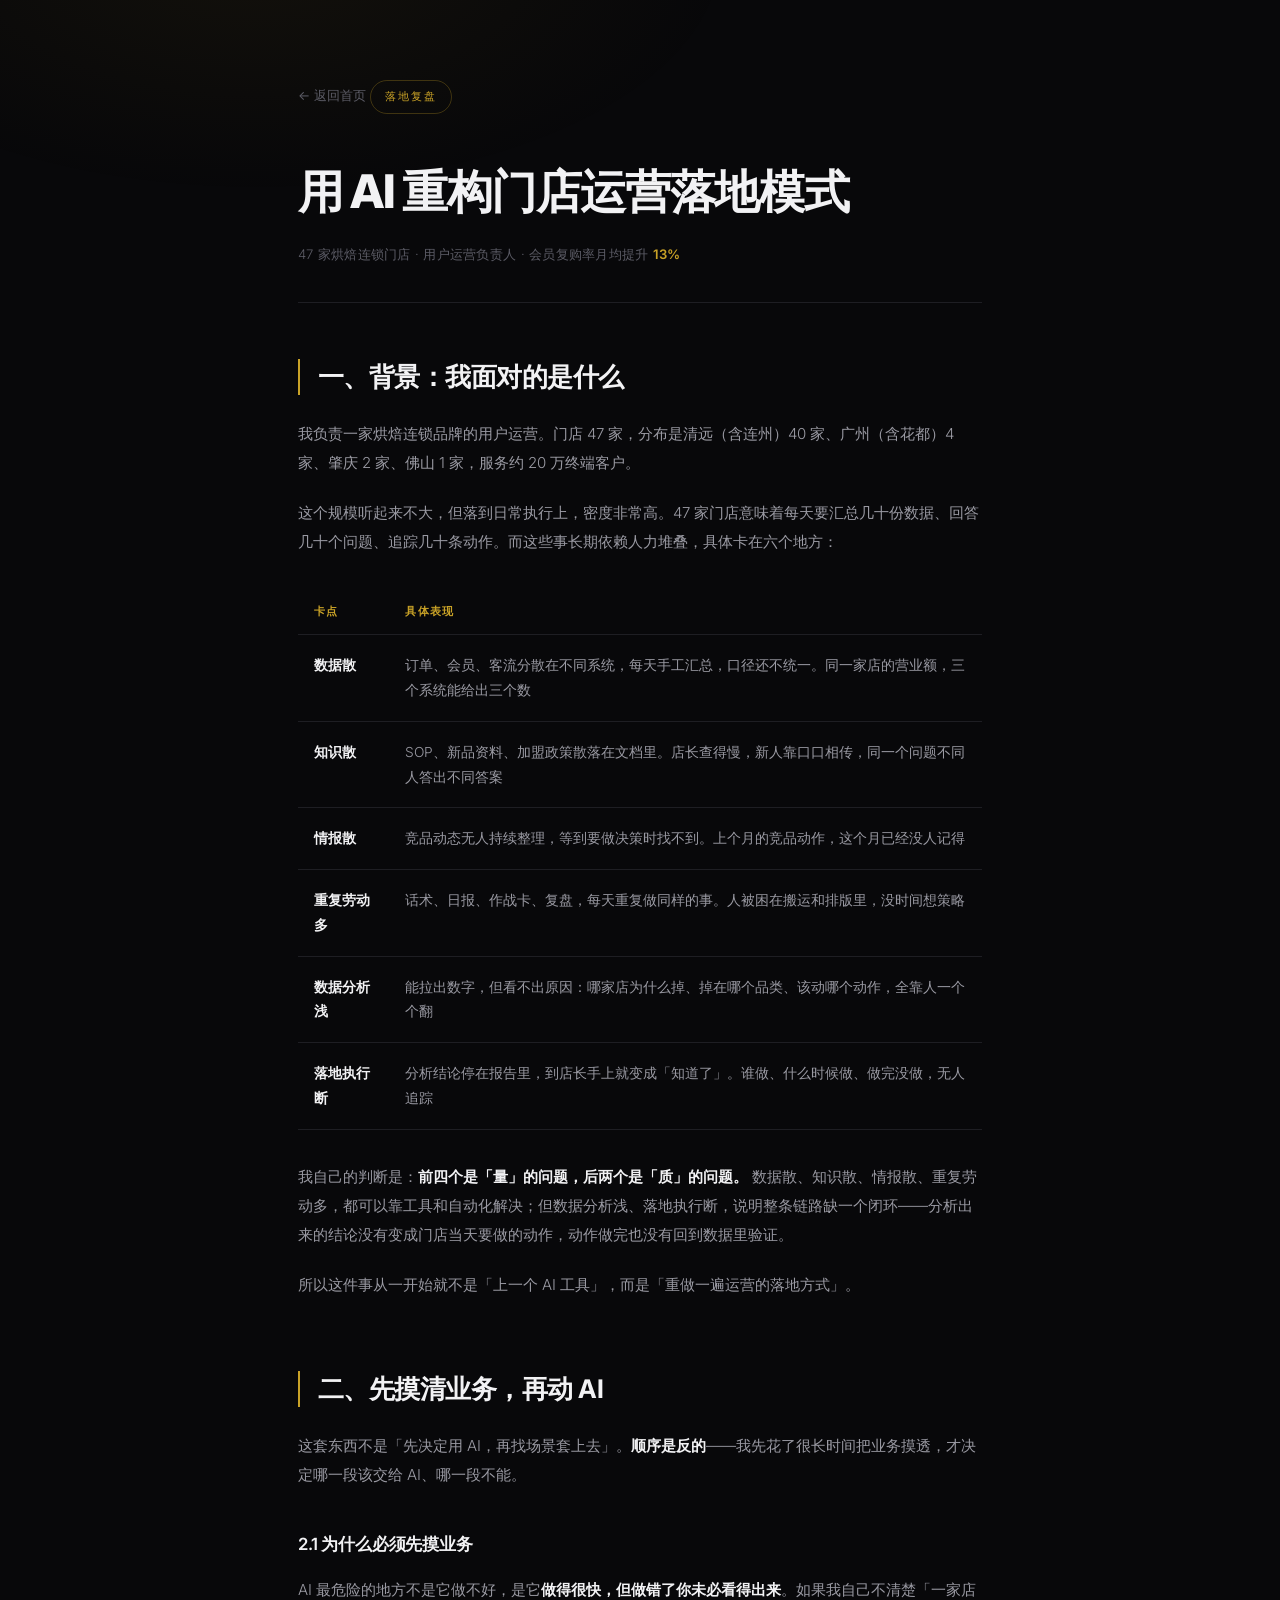
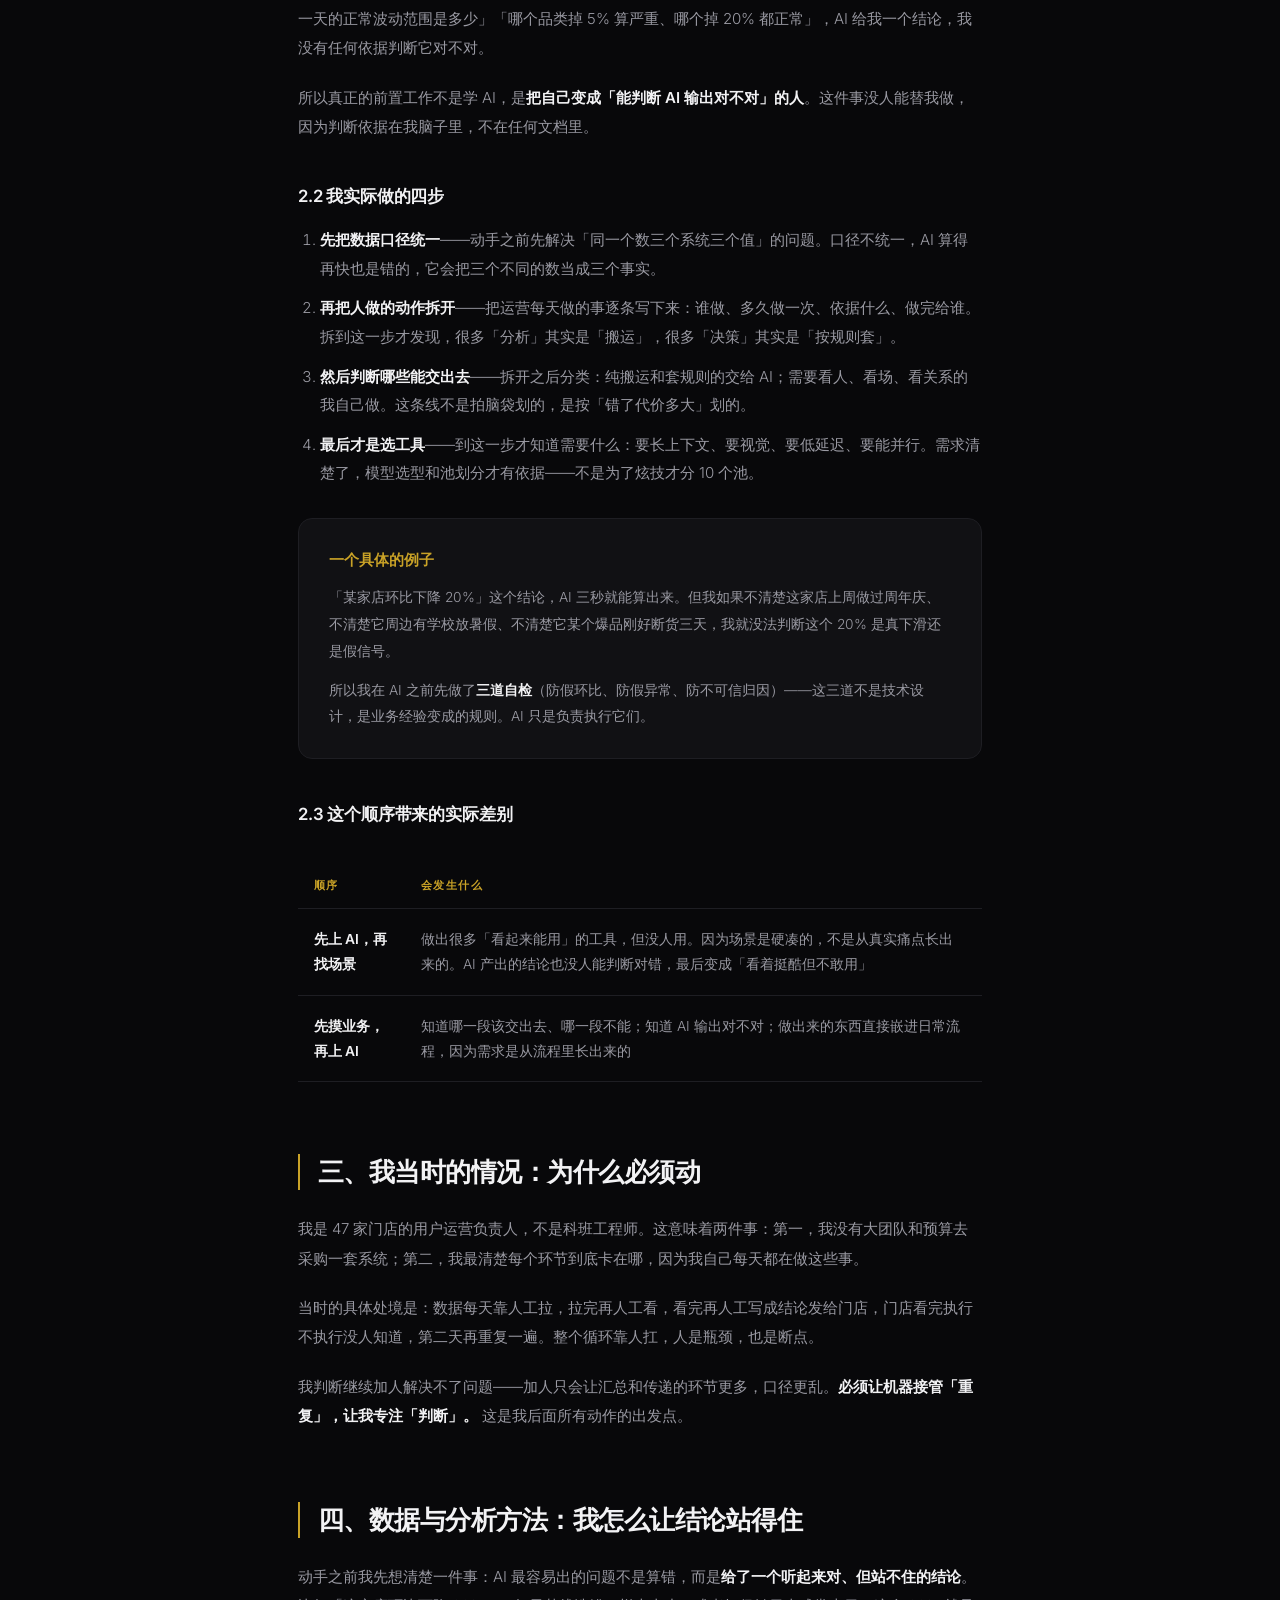
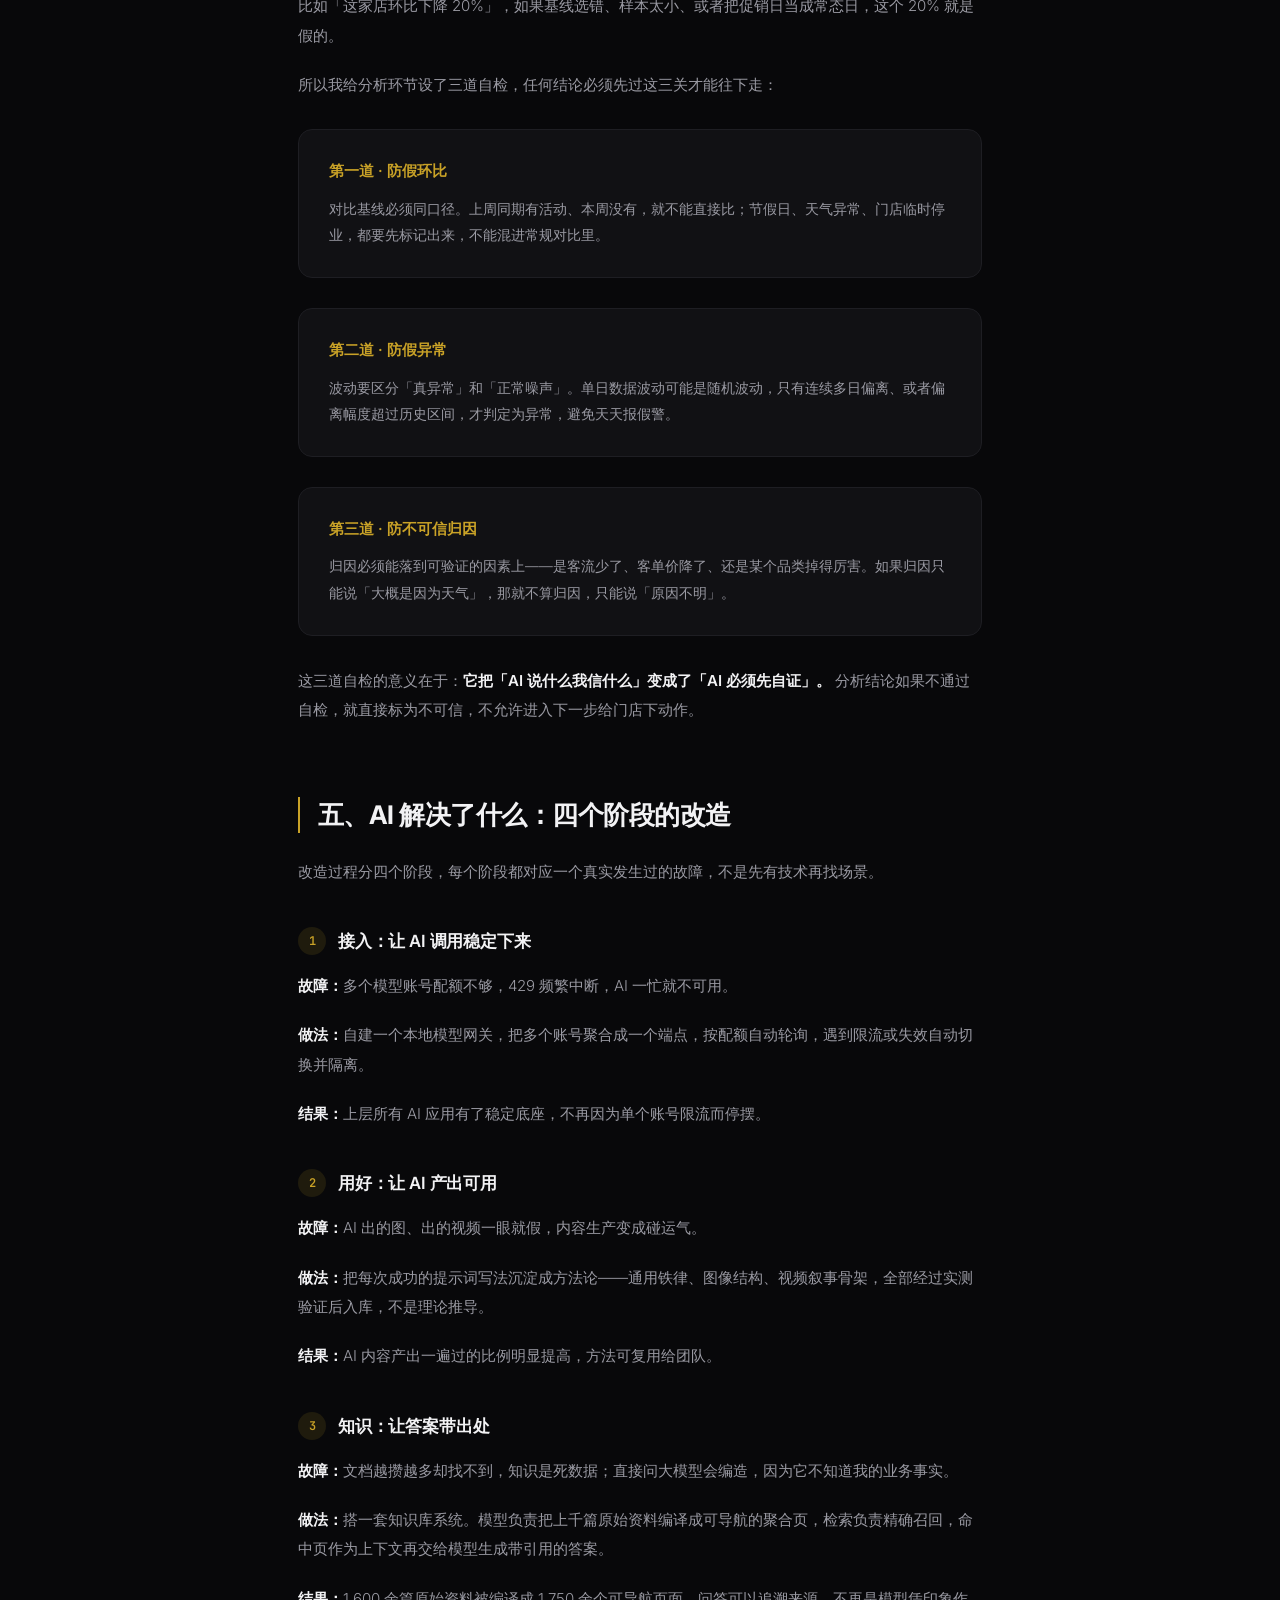
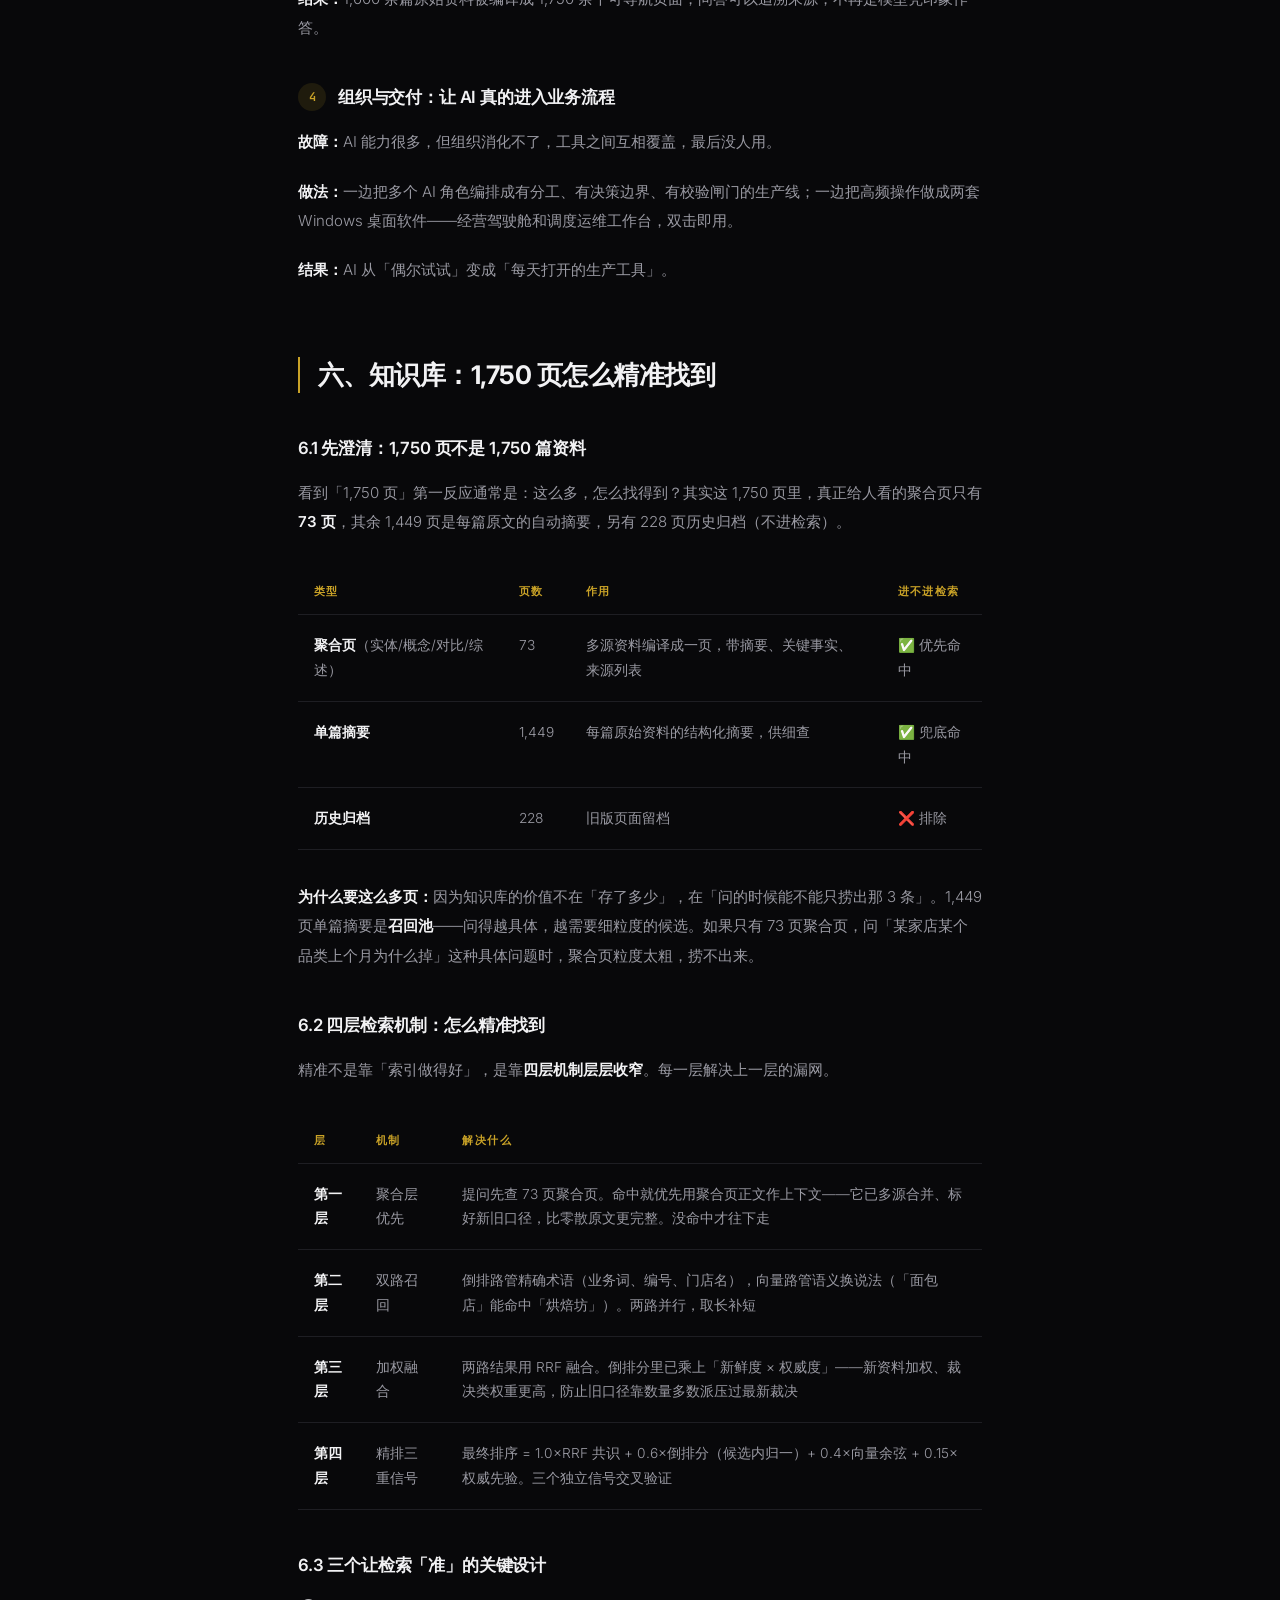
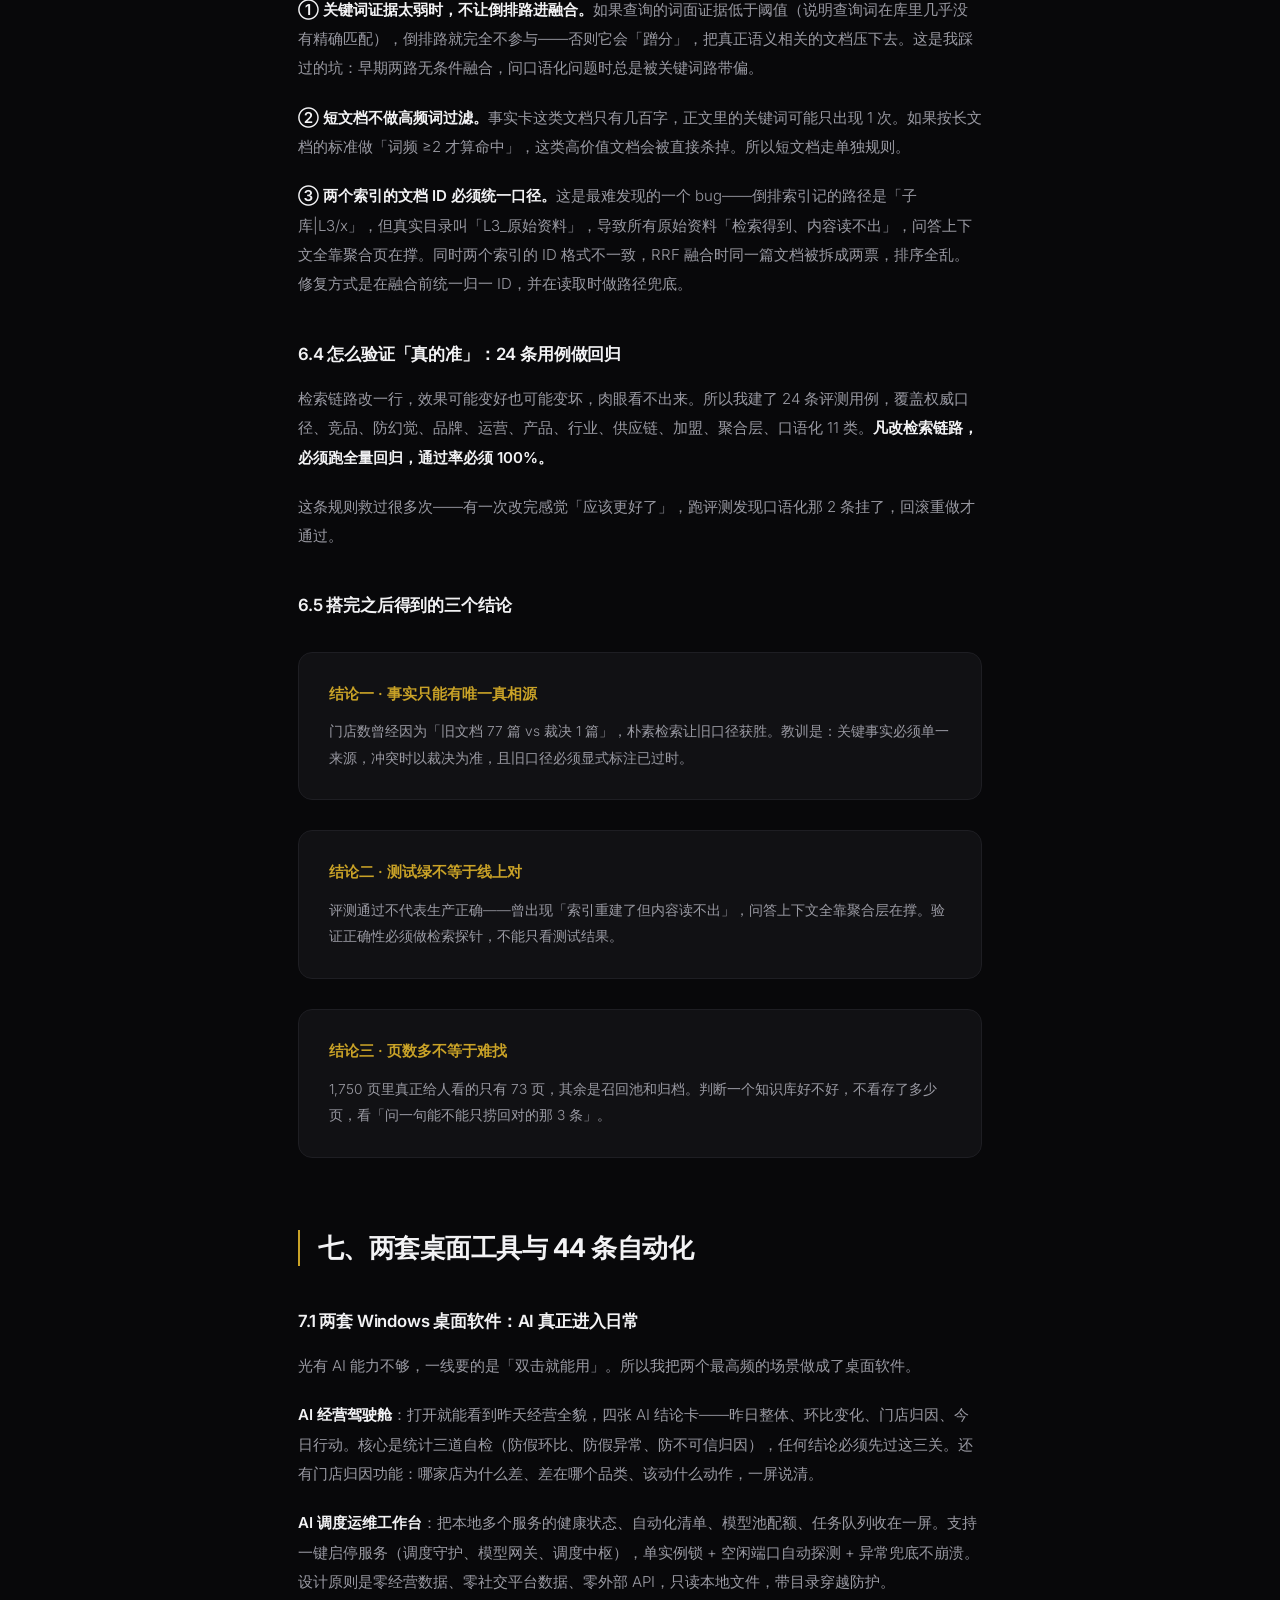
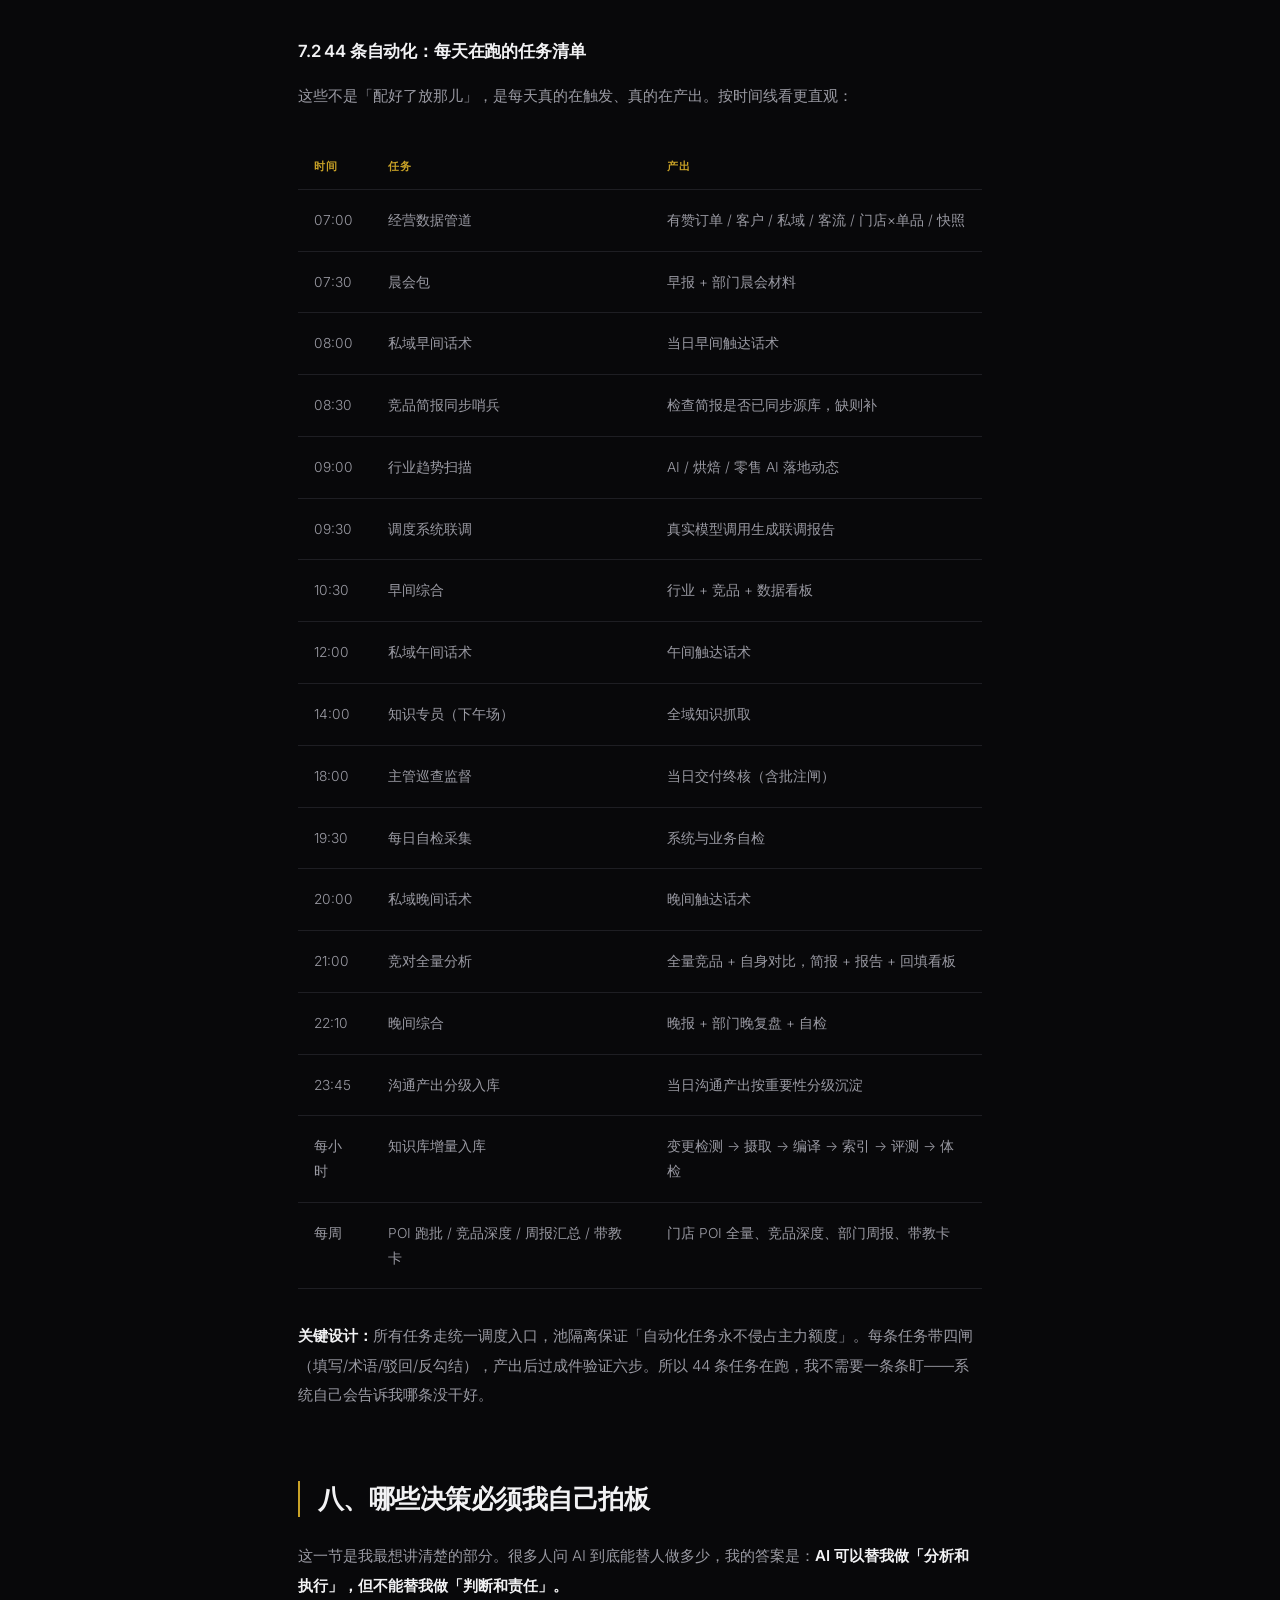
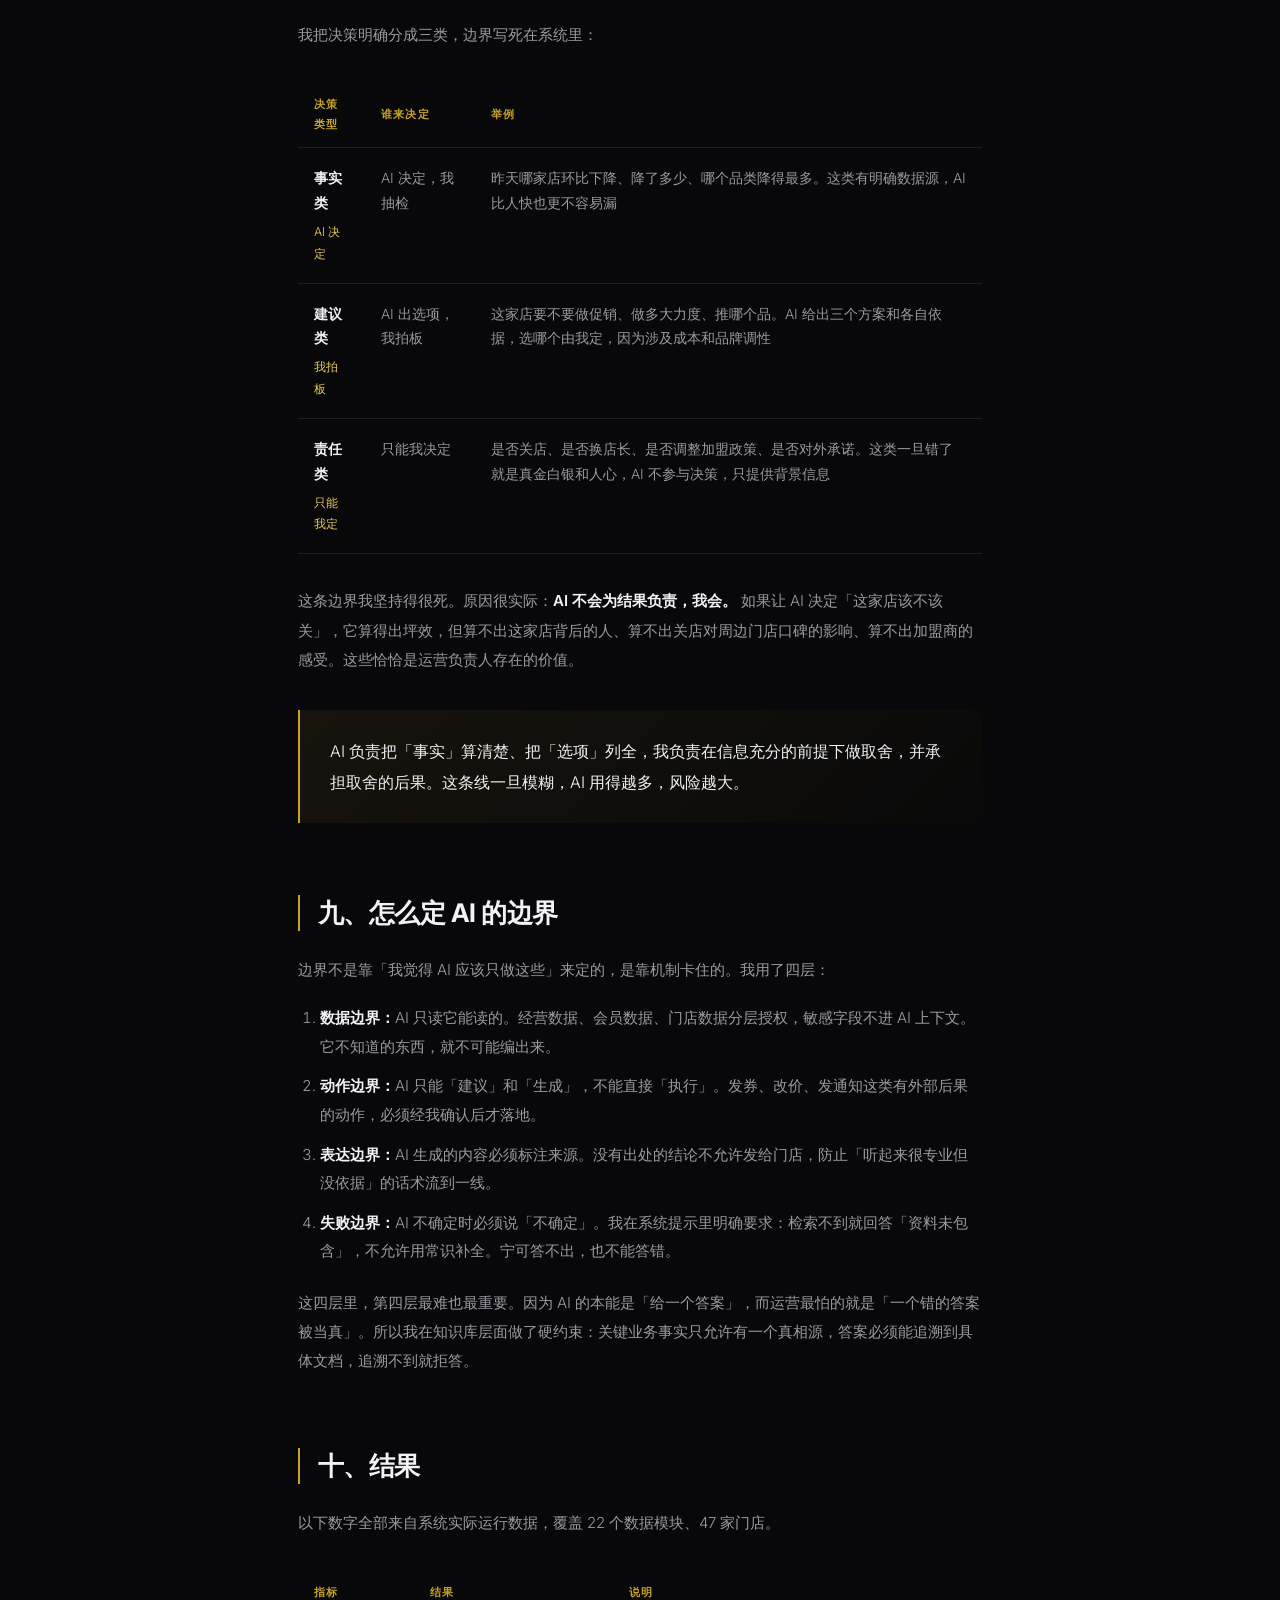
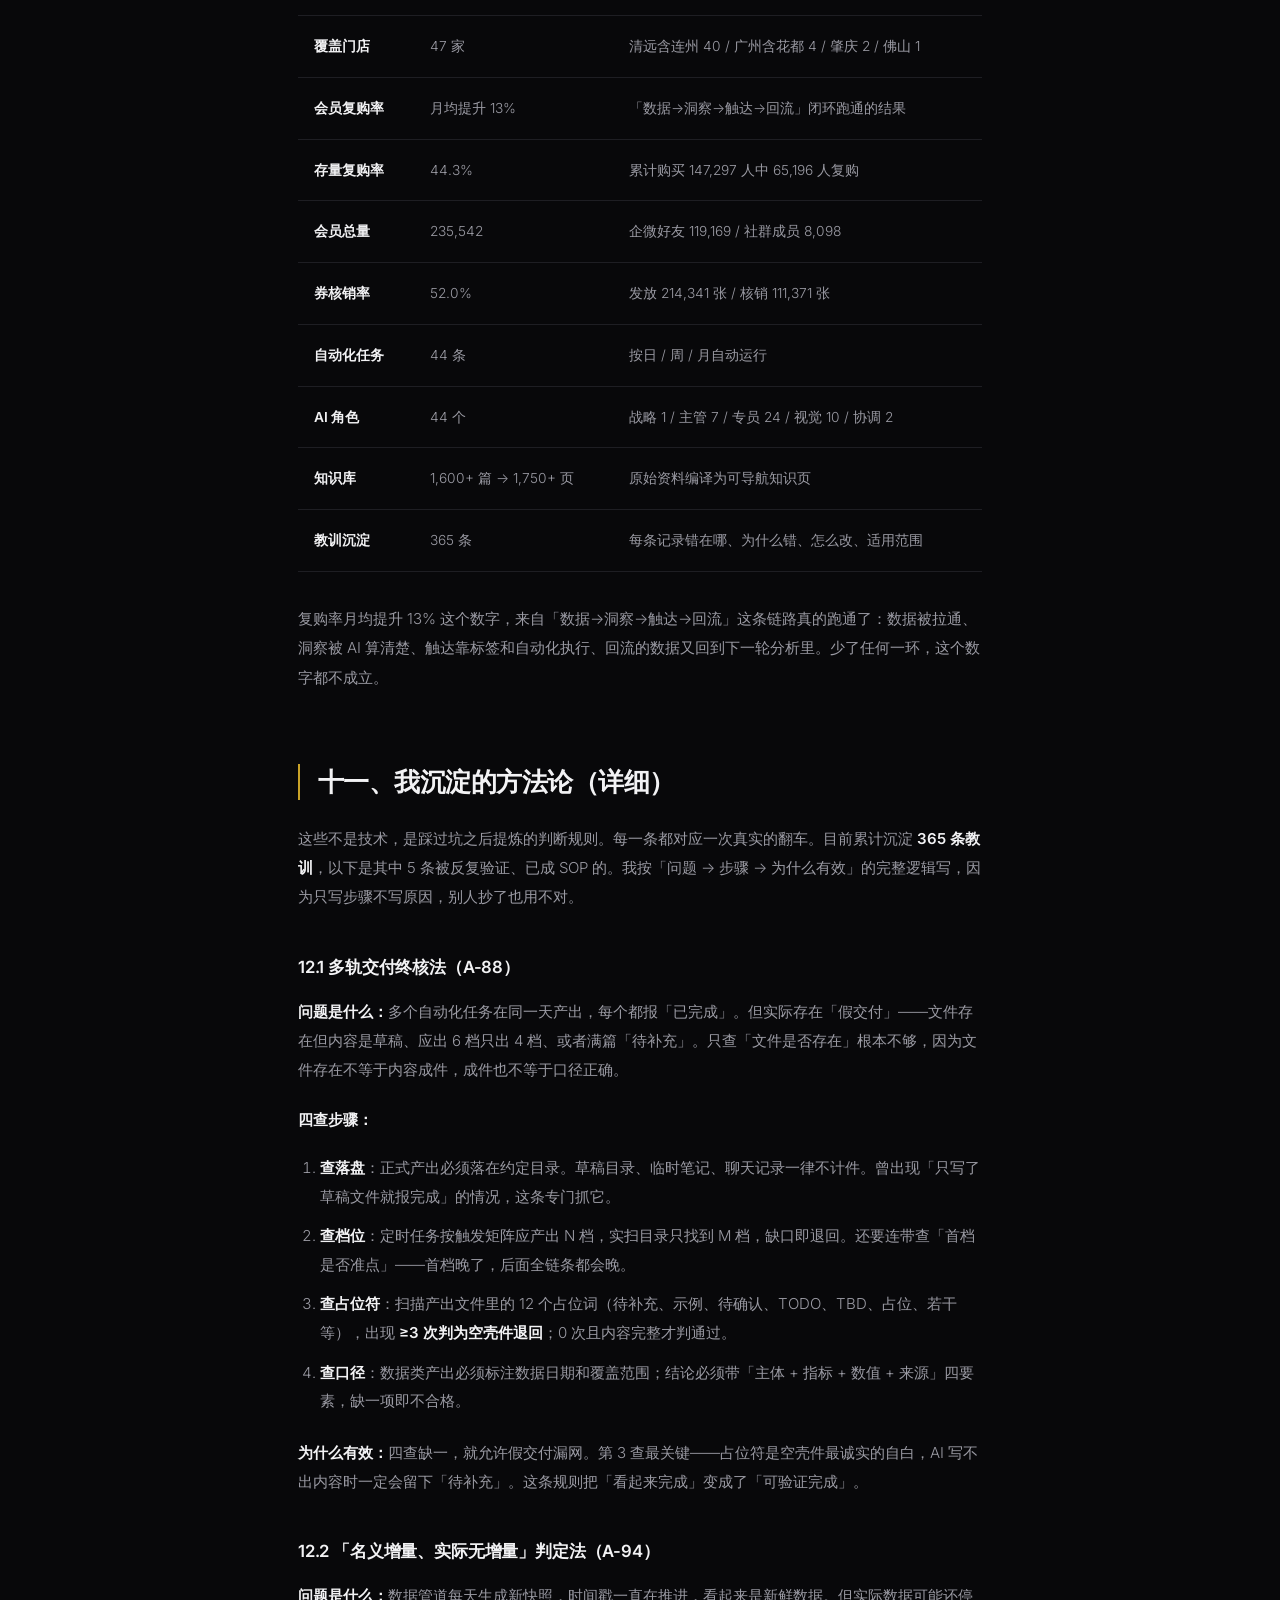
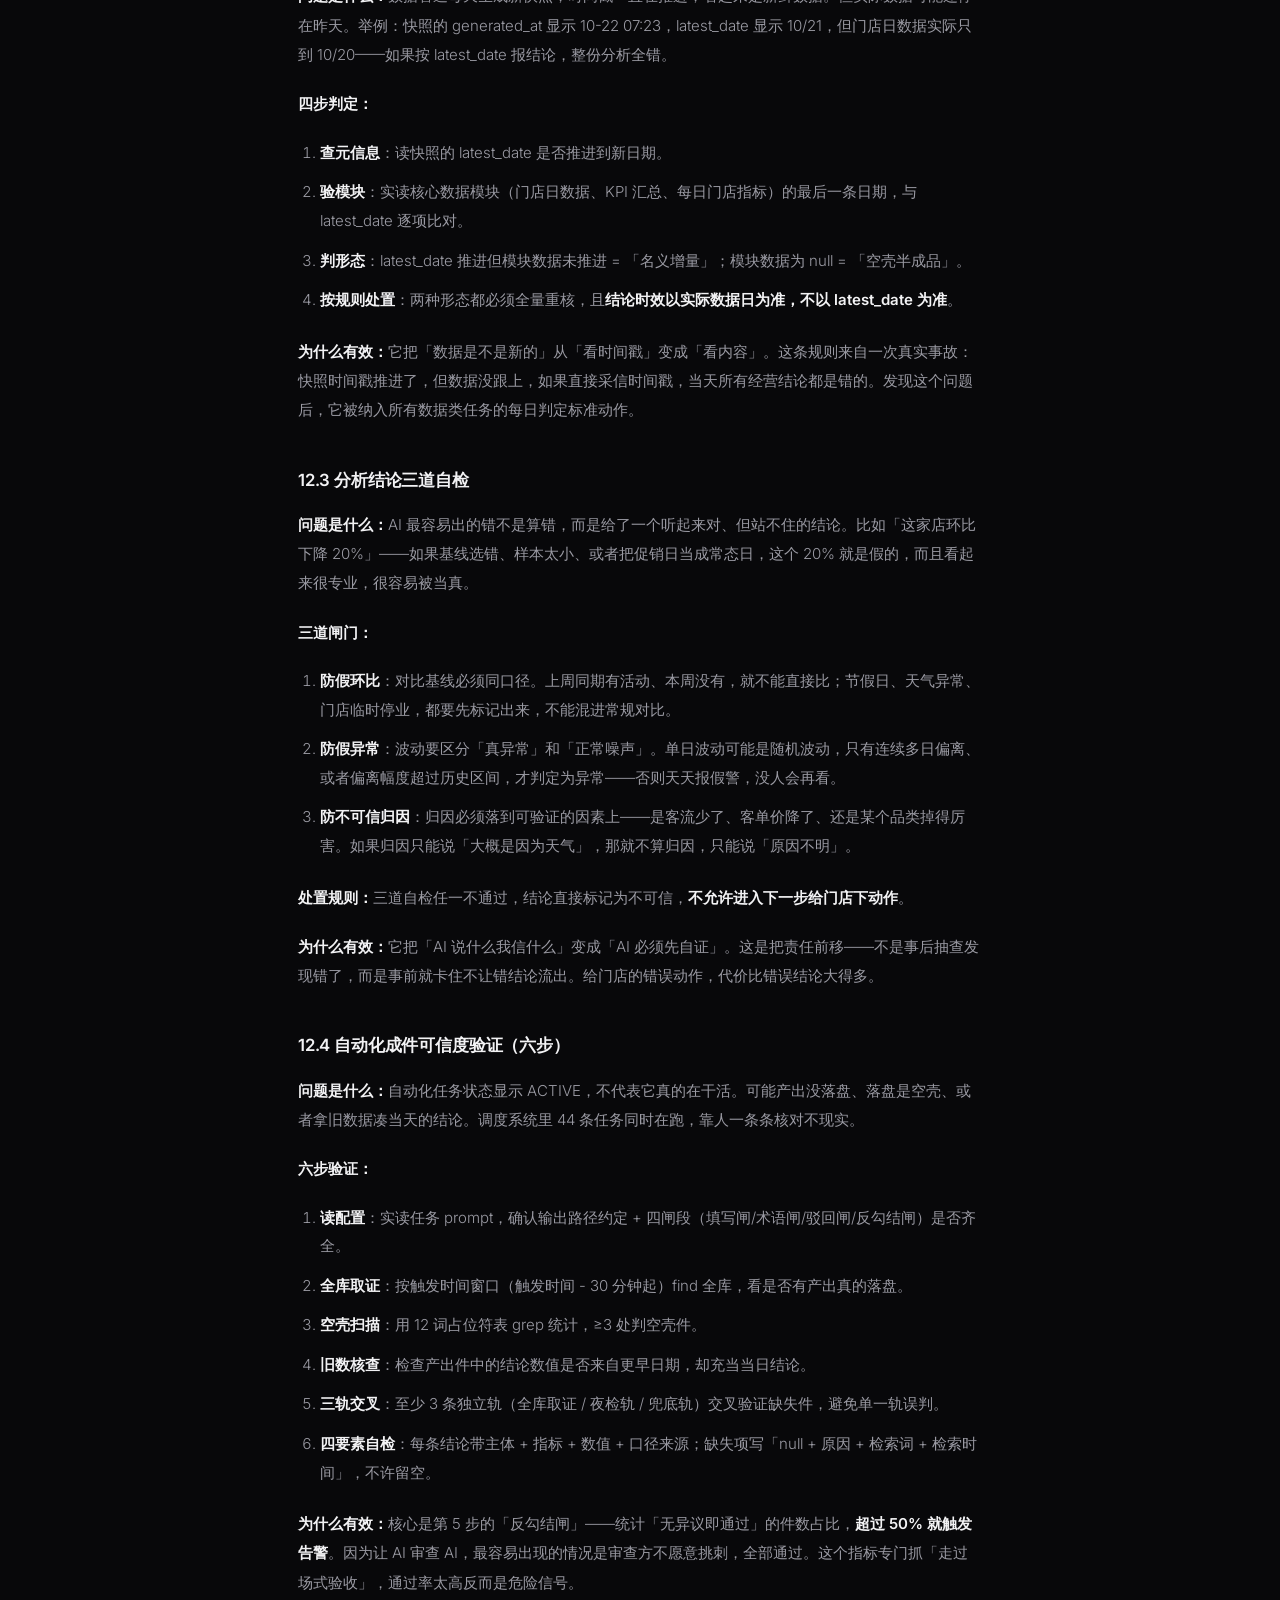
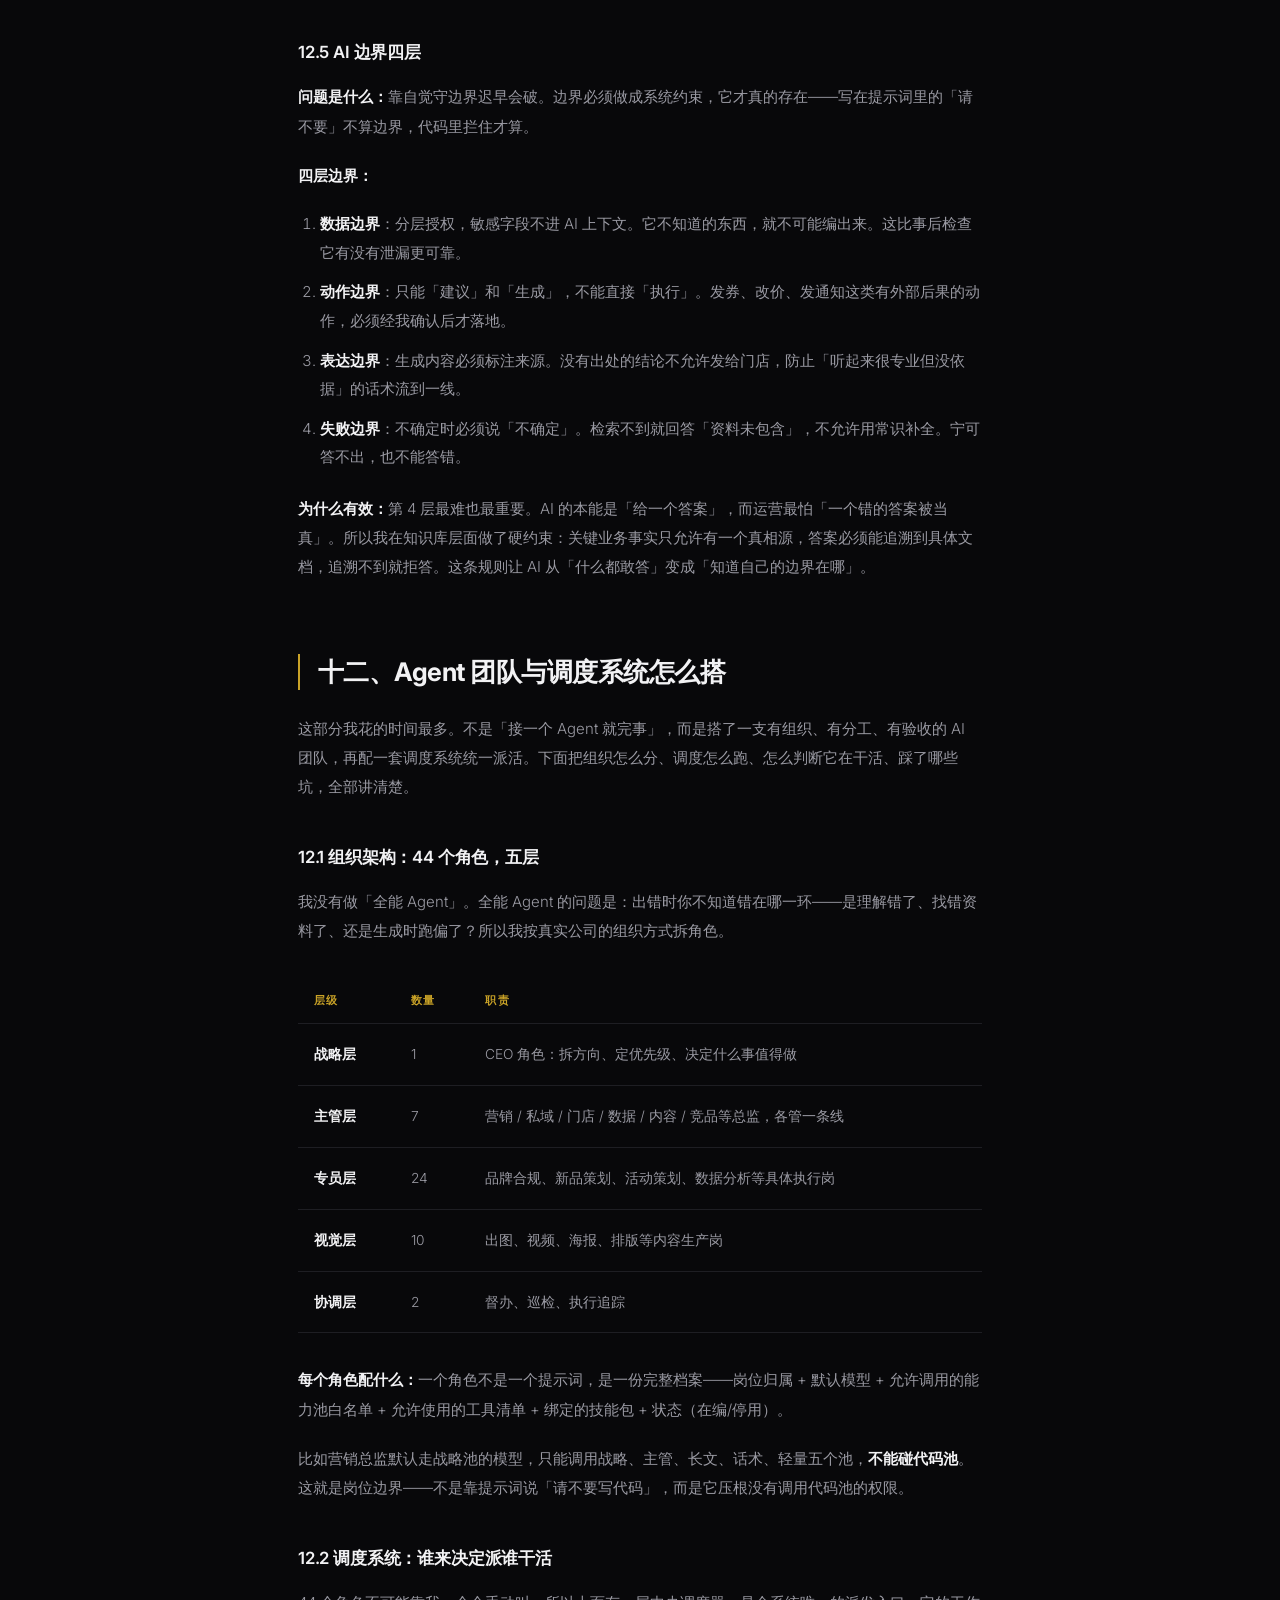
==== commit 530945ba: "feat: 新增业务先行章节 + 模型设置四约束 + 去CRM/RFM/营收/快照日期 + 称谓调整" ====
--- a/article.html
+++ b/article.html
@@ -142,7 +142,42 @@
 
 <p>所以这件事从一开始就不是「上一个 AI 工具」，而是「重做一遍运营的落地方式」。</p>
 
-<h2>二、我当时的情况：为什么必须动</h2>
+<h2>二、先摸清业务，再动 AI</h2>
+
+<p>这套东西不是「先决定用 AI，再找场景套上去」。<strong>顺序是反的</strong>——我先花了很长时间把业务摸透，才决定哪一段该交给 AI、哪一段不能。</p>
+
+<h3>2.1 为什么必须先摸业务</h3>
+
+<p>AI 最危险的地方不是它做不好，是它<strong>做得很快，但做错了你未必看得出来</strong>。如果我自己不清楚「一家店一天的正常波动范围是多少」「哪个品类掉 5% 算严重、哪个掉 20% 都正常」，AI 给我一个结论，我没有任何依据判断它对不对。</p>
+
+<p>所以真正的前置工作不是学 AI，是<strong>把自己变成「能判断 AI 输出对不对」的人</strong>。这件事没人能替我做，因为判断依据在我脑子里，不在任何文档里。</p>
+
+<h3>2.2 我实际做的四步</h3>
+
+<ol>
+  <li><strong>先把数据口径统一</strong>——动手之前先解决「同一个数三个系统三个值」的问题。口径不统一，AI 算得再快也是错的，它会把三个不同的数当成三个事实。</li>
+  <li><strong>再把人做的动作拆开</strong>——把运营每天做的事逐条写下来：谁做、多久做一次、依据什么、做完给谁。拆到这一步才发现，很多「分析」其实是「搬运」，很多「决策」其实是「按规则套」。</li>
+  <li><strong>然后判断哪些能交出去</strong>——拆开之后分类：纯搬运和套规则的交给 AI；需要看人、看场、看关系的我自己做。这条线不是拍脑袋划的，是按「错了代价多大」划的。</li>
+  <li><strong>最后才是选工具</strong>——到这一步才知道需要什么：要长上下文、要视觉、要低延迟、要能并行。需求清楚了，模型选型和池划分才有依据——不是为了炫技才分 10 个池。</li>
+</ol>
+
+<div class="box">
+  <h4>一个具体的例子</h4>
+  <p>「某家店环比下降 20%」这个结论，AI 三秒就能算出来。但我如果不清楚这家店上周做过周年庆、不清楚它周边有学校放暑假、不清楚它某个爆品刚好断货三天，我就没法判断这个 20% 是真下滑还是假信号。</p>
+  <p style="margin-top:12px">所以我在 AI 之前先做了<strong>三道自检</strong>（防假环比、防假异常、防不可信归因）——这三道不是技术设计，是业务经验变成的规则。AI 只是负责执行它们。</p>
+</div>
+
+<h3>2.3 这个顺序带来的实际差别</h3>
+
+<table>
+  <thead><tr><th>顺序</th><th>会发生什么</th></tr></thead>
+  <tbody>
+    <tr><td><strong>先上 AI，再找场景</strong></td><td>做出很多「看起来能用」的工具，但没人用。因为场景是硬凑的，不是从真实痛点长出来的。AI 产出的结论也没人能判断对错，最后变成「看着挺酷但不敢用」</td></tr>
+    <tr><td><strong>先摸业务，再上 AI</strong></td><td>知道哪一段该交出去、哪一段不能；知道 AI 输出对不对；做出来的东西直接嵌进日常流程，因为需求是从流程里长出来的</td></tr>
+  </tbody>
+</table>
+
+<h2>三、我当时的情况：为什么必须动</h2>
 
 <p>我是 47 家门店的用户运营负责人，不是科班工程师。这意味着两件事：第一，我没有大团队和预算去采购一套系统；第二，我最清楚每个环节到底卡在哪，因为我自己每天都在做这些事。</p>
 
@@ -150,7 +185,7 @@
 
 <p>我判断继续加人解决不了问题——加人只会让汇总和传递的环节更多，口径更乱。<strong>必须让机器接管「重复」，让我专注「判断」。</strong> 这是我后面所有动作的出发点。</p>
 
-<h2>三、数据与分析方法：我怎么让结论站得住</h2>
+<h2>四、数据与分析方法：我怎么让结论站得住</h2>
 
 <p>动手之前我先想清楚一件事：AI 最容易出的问题不是算错，而是<strong>给了一个听起来对、但站不住的结论</strong>。比如「这家店环比下降 20%」，如果基线选错、样本太小、或者把促销日当成常态日，这个 20% 就是假的。</p>
 
@@ -173,7 +208,7 @@
 
 <p>这三道自检的意义在于：<strong>它把「AI 说什么我信什么」变成了「AI 必须先自证」。</strong> 分析结论如果不通过自检，就直接标为不可信，不允许进入下一步给门店下动作。</p>
 
-<h2>四、AI 解决了什么：四个阶段的改造</h2>
+<h2>五、AI 解决了什么：四个阶段的改造</h2>
 
 <p>改造过程分四个阶段，每个阶段都对应一个真实发生过的故障，不是先有技术再找场景。</p>
 
@@ -197,9 +232,9 @@
 <p><strong>做法：</strong>一边把多个 AI 角色编排成有分工、有决策边界、有校验闸门的生产线；一边把高频操作做成两套 Windows 桌面软件——经营驾驶舱和调度运维工作台，双击即用。</p>
 <p><strong>结果：</strong>AI 从「偶尔试试」变成「每天打开的生产工具」。</p>
 
-<h2>五、知识库：1,750 页怎么精准找到</h2>
-
-<h3>5.1 先澄清：1,750 页不是 1,750 篇资料</h3>
+<h2>六、知识库：1,750 页怎么精准找到</h2>
+
+<h3>6.1 先澄清：1,750 页不是 1,750 篇资料</h3>
 
 <p>看到「1,750 页」第一反应通常是：这么多，怎么找得到？其实这 1,750 页里，真正给人看的聚合页只有 <strong>73 页</strong>，其余 1,449 页是每篇原文的自动摘要，另有 228 页历史归档（不进检索）。</p>
 
@@ -214,7 +249,7 @@
 
 <p><strong>为什么要这么多页：</strong>因为知识库的价值不在「存了多少」，在「问的时候能不能只捞出那 3 条」。1,449 页单篇摘要是<strong>召回池</strong>——问得越具体，越需要细粒度的候选。如果只有 73 页聚合页，问「某家店某个品类上个月为什么掉」这种具体问题时，聚合页粒度太粗，捞不出来。</p>
 
-<h3>5.2 四层检索机制：怎么精准找到</h3>
+<h3>6.2 四层检索机制：怎么精准找到</h3>
 
 <p>精准不是靠「索引做得好」，是靠<strong>四层机制层层收窄</strong>。每一层解决上一层的漏网。</p>
 
@@ -228,7 +263,7 @@
   </tbody>
 </table>
 
-<h3>5.3 三个让检索「准」的关键设计</h3>
+<h3>6.3 三个让检索「准」的关键设计</h3>
 
 <p><strong>① 关键词证据太弱时，不让倒排路进融合。</strong>如果查询的词面证据低于阈值（说明查询词在库里几乎没有精确匹配），倒排路就完全不参与——否则它会「蹭分」，把真正语义相关的文档压下去。这是我踩过的坑：早期两路无条件融合，问口语化问题时总是被关键词路带偏。</p>
 
@@ -236,13 +271,13 @@
 
 <p><strong>③ 两个索引的文档 ID 必须统一口径。</strong>这是最难发现的一个 bug——倒排索引记的路径是「子库|L3/x」，但真实目录叫「L3_原始资料」，导致所有原始资料「检索得到、内容读不出」，问答上下文全靠聚合页在撑。同时两个索引的 ID 格式不一致，RRF 融合时同一篇文档被拆成两票，排序全乱。修复方式是在融合前统一归一 ID，并在读取时做路径兜底。</p>
 
-<h3>5.4 怎么验证「真的准」：24 条用例做回归</h3>
+<h3>6.4 怎么验证「真的准」：24 条用例做回归</h3>
 
 <p>检索链路改一行，效果可能变好也可能变坏，肉眼看不出来。所以我建了 24 条评测用例，覆盖权威口径、竞品、防幻觉、品牌、运营、产品、行业、供应链、加盟、聚合层、口语化 11 类。<strong>凡改检索链路，必须跑全量回归，通过率必须 100%。</strong></p>
 
 <p>这条规则救过很多次——有一次改完感觉「应该更好了」，跑评测发现口语化那 2 条挂了，回滚重做才通过。</p>
 
-<h3>5.5 搭完之后得到的三个结论</h3>
+<h3>6.5 搭完之后得到的三个结论</h3>
 
 <div class="box">
   <h4>结论一 · 事实只能有唯一真相源</h4>
@@ -259,9 +294,9 @@
   <p>1,750 页里真正给人看的只有 73 页，其余是召回池和归档。判断一个知识库好不好，不看存了多少页，看「问一句能不能只捞回对的那 3 条」。</p>
 </div>
 
-<h2>六、两套桌面工具与 44 条自动化</h2>
-
-<h3>6.1 两套 Windows 桌面软件：AI 真正进入日常</h3>
+<h2>七、两套桌面工具与 44 条自动化</h2>
+
+<h3>7.1 两套 Windows 桌面软件：AI 真正进入日常</h3>
 
 <p>光有 AI 能力不够，一线要的是「双击就能用」。所以我把两个最高频的场景做成了桌面软件。</p>
 
@@ -269,7 +304,7 @@
 
 <p><strong>AI 调度运维工作台</strong>：把本地多个服务的健康状态、自动化清单、模型池配额、任务队列收在一屏。支持一键启停服务（调度守护、模型网关、调度中枢），单实例锁 + 空闲端口自动探测 + 异常兜底不崩溃。设计原则是零经营数据、零社交平台数据、零外部 API，只读本地文件，带目录穿越防护。</p>
 
-<h3>6.2 44 条自动化：每天在跑的任务清单</h3>
+<h3>7.2 44 条自动化：每天在跑的任务清单</h3>
 
 <p>这些不是「配好了放那儿」，是每天真的在触发、真的在产出。按时间线看更直观：</p>
 
@@ -298,7 +333,7 @@
 
 <p><strong>关键设计：</strong>所有任务走统一调度入口，池隔离保证「自动化任务永不侵占主力额度」。每条任务带四闸（填写/术语/驳回/反勾结），产出后过成件验证六步。所以 44 条任务在跑，我不需要一条条盯——系统自己会告诉我哪条没干好。</p>
 
-<h2>七、哪些决策必须我自己拍板</h2>
+<h2>八、哪些决策必须我自己拍板</h2>
 
 <p>这一节是我最想讲清楚的部分。很多人问 AI 到底能替人做多少，我的答案是：<strong>AI 可以替我做「分析和执行」，但不能替我做「判断和责任」。</strong></p>
 
@@ -331,7 +366,7 @@
   AI 负责把「事实」算清楚、把「选项」列全，我负责在信息充分的前提下做取舍，并承担取舍的后果。这条线一旦模糊，AI 用得越多，风险越大。
 </blockquote>
 
-<h2>八、怎么定 AI 的边界</h2>
+<h2>九、怎么定 AI 的边界</h2>
 
 <p>边界不是靠「我觉得 AI 应该只做这些」来定的，是靠机制卡住的。我用了四层：</p>
 
@@ -344,9 +379,9 @@
 
 <p>这四层里，第四层最难也最重要。因为 AI 的本能是「给一个答案」，而运营最怕的就是「一个错的答案被当真」。所以我在知识库层面做了硬约束：关键业务事实只允许有一个真相源，答案必须能追溯到具体文档，追溯不到就拒答。</p>
 
-<h2>九、结果</h2>
-
-<p>以下数字全部来自系统实际运行数据，快照日期 <strong>2026-10-25</strong>，覆盖 22 个数据模块、47 家门店。</p>
+<h2>十、结果</h2>
+
+<p>以下数字全部来自系统实际运行数据，覆盖 22 个数据模块、47 家门店。</p>
 
 <table>
   <thead><tr><th>指标</th><th>结果</th><th>说明</th></tr></thead>
@@ -354,10 +389,8 @@
     <tr><td><strong>覆盖门店</strong></td><td>47 家</td><td>清远含连州 40 / 广州含花都 4 / 肇庆 2 / 佛山 1</td></tr>
     <tr><td><strong>会员复购率</strong></td><td>月均提升 13%</td><td>「数据→洞察→触达→回流」闭环跑通的结果</td></tr>
     <tr><td><strong>存量复购率</strong></td><td>44.3%</td><td>累计购买 147,297 人中 65,196 人复购</td></tr>
-    <tr><td><strong>CRM 会员</strong></td><td>235,542</td><td>企微好友 119,169 / 社群成员 8,098</td></tr>
+    <tr><td><strong>会员总量</strong></td><td>235,542</td><td>企微好友 119,169 / 社群成员 8,098</td></tr>
     <tr><td><strong>券核销率</strong></td><td>52.0%</td><td>发放 214,341 张 / 核销 111,371 张</td></tr>
-    <tr><td><strong>10 月营收进度</strong></td><td>89.4%</td><td>月目标 1,163.8 万 / MTD 878.6 万</td></tr>
-    <tr><td><strong>RFM 分层</strong></td><td>170,510 人</td><td>重要价值 16,099 / 一般发展 52,688 / 一般挽留 54,907</td></tr>
     <tr><td><strong>自动化任务</strong></td><td>44 条</td><td>按日 / 周 / 月自动运行</td></tr>
     <tr><td><strong>AI 角色</strong></td><td>44 个</td><td>战略 1 / 主管 7 / 专员 24 / 视觉 10 / 协调 2</td></tr>
     <tr><td><strong>知识库</strong></td><td>1,600+ 篇 → 1,750+ 页</td><td>原始资料编译为可导航知识页</td></tr>
@@ -367,7 +400,7 @@
 
 <p>复购率月均提升 13% 这个数字，来自「数据→洞察→触达→回流」这条链路真的跑通了：数据被拉通、洞察被 AI 算清楚、触达靠标签和自动化执行、回流的数据又回到下一轮分析里。少了任何一环，这个数字都不成立。</p>
 
-<h2>十、我沉淀的方法论（详细）</h2>
+<h2>十一、我沉淀的方法论（详细）</h2>
 
 <p>这些不是技术，是踩过坑之后提炼的判断规则。每一条都对应一次真实的翻车。目前累计沉淀 <strong>365 条教训</strong>，以下是其中 5 条被反复验证、已成 SOP 的。我按「问题 → 步骤 → 为什么有效」的完整逻辑写，因为只写步骤不写原因，别人抄了也用不对。</p>
 
@@ -444,7 +477,7 @@
 
 <p><strong>为什么有效：</strong>第 4 层最难也最重要。AI 的本能是「给一个答案」，而运营最怕「一个错的答案被当真」。所以我在知识库层面做了硬约束：关键业务事实只允许有一个真相源，答案必须能追溯到具体文档，追溯不到就拒答。这条规则让 AI 从「什么都敢答」变成「知道自己的边界在哪」。</p>
 
-<h2>十一、Agent 团队与调度系统怎么搭</h2>
+<h2>十二、Agent 团队与调度系统怎么搭</h2>
 
 <p>这部分我花的时间最多。不是「接一个 Agent 就完事」，而是搭了一支有组织、有分工、有验收的 AI 团队，再配一套调度系统统一派活。下面把组织怎么分、调度怎么跑、怎么判断它在干活、踩了哪些坑，全部讲清楚。</p>
 
@@ -511,6 +544,51 @@
 
 <p><strong>并发上限为什么这么设：</strong>战略池和长文池设 2，因为这两类任务单次耗时长、单次成本高，并发太高会互相挤占；话术池设 4，因为话术任务短平快，可以并行。并发上限不是拍脑袋，是按「单次任务耗时 × 单位时间需求量」倒推的。</p>
 
+
+<h3>为什么这样设置：四个真实约束</h3>
+
+<p>分池不是为了看起来复杂。每一条设计都对应一个实际撞到的问题。</p>
+
+<div class="box">
+  <h4>约束一 · 成本不能失控，但关键任务不能降质</h4>
+  <p>如果全部任务用最强模型，成本高到不可持续；如果全用便宜模型，战略拆解和长文分析质量直接崩。所以按任务价值分层：<strong>战略池和长文池用推理能力强、上下文长的模型</strong>（一天只跑几次，但错一次代价大）；<strong>话术池和轻量池用高吞吐低成本模型</strong>（一天跑几十上百次，单次错了改一下就行）。</p>
+  <p style="margin-top:12px">判断标准很简单：<strong>这个任务错了，是「改一下重发」还是「影响一个决策」？</strong> 前者用便宜模型，后者用强模型。</p>
+</div>
+
+<div class="box">
+  <h4>约束二 · 单点限流不能拖垮整条线</h4>
+  <p>这是分池最直接的原因。早期所有任务走同一个模型账号，结果话术批量任务一跑，把额度吃光，战略分析请求全部失败。</p>
+  <p style="margin-top:12px">分池之后，<strong>每个池有独立降级链</strong>——战略池是 Kimi K3 → DeepSeek V4.1 → GLM-4.7 → Spark 4B，即使前三个都挂了，任务还能落到第四个跑完。<strong>池与池之间额度隔离</strong>，话术池再怎么跑也动不了战略池的额度。这条写死在系统规则里：自动化任务永不侵占主力额度。</p>
+</div>
+
+<div class="box">
+  <h4>约束三 · 任务特性决定模型，不是反过来</h4>
+  <p>不同任务对模型的要求是互斥的：</p>
+  <ul style="margin-top:10px">
+    <li><strong>看图</strong>必须用视觉模型——文本模型再强也读不了图</li>
+    <li><strong>长文</strong>必须上下文够长——把 1M 上下文任务塞给 32K 模型，直接截断丢内容</li>
+    <li><strong>边缘任务</strong>必须低延迟——秒级响应和几十秒响应，体验差一个量级</li>
+    <li><strong>代码</strong>要专门代码模型——通用模型写代码容易语法对但逻辑错</li>
+  </ul>
+  <p style="margin-top:12px">所以池的划分不是按「模型好坏」，是按<strong>「任务要什么能力」</strong>。先有任务分类，才有池。</p>
+</div>
+
+<div class="box">
+  <h4>约束四 · 并发上限按「单次耗时 × 需求量」倒推</h4>
+  <p>为什么战略池并发只给 2，话术池给 4？</p>
+  <p style="margin-top:12px"><strong>战略池</strong>：单次任务耗时长（几十秒到几分钟）、单次成本高。并发开大只会互相挤占，还容易触发限流。给 2 是「一个在跑、一个排队」的健康水位。</p>
+  <p style="margin-top:10px"><strong>话术池</strong>：单次任务几秒完成、单次成本低。早间话术要在 08:00 前全部发完，必须并行，给 4 刚好。</p>
+  <p style="margin-top:12px">这不是拍脑袋，是按实际「单位时间需求量 ÷ 单次耗时」算出来的，算完再留一点余量，避免突发任务全部失败。</p>
+</div>
+
+<h3>降级链为什么是这个顺序</h3>
+
+<p>降级序不是随便排的，按「能力接近程度」排——降级后质量不能掉太多，否则任务虽然跑完了但结果不能用。</p>
+
+<p><strong>战略池</strong>：Kimi K3（主）→ DeepSeek V4.1（推理能力接近）→ GLM-4.7（通用但稍弱）→ Spark 4B（兜底，只保证跑完不保证质量）。<strong>长文池</strong>：LongCat 2.5（主，1M 上下文）→ GLM-4.7 → Qwen3.8-Max（同为长上下文）→ 自动路由。<strong>看图池</strong>：视觉模型双通道轮转 → 备用视觉 → 通用兜底。</p>
+
+<p>每级降级都记日志。如果一个池频繁降到第 3、第 4 级，说明主模型选型有问题，需要换主模型——这是我看模型健康度的主要信号。</p>
+
 <h3>12.4 为什么模型要「可换」而不是「锁定」</h3>
 
 <p>这一点在实践里救过我很多次。模型会下架、会涨价、会突然限流、能力也会被新的超过。如果业务代码直接写死某个模型，换一次就要改一遍代码。</p>
@@ -597,7 +675,7 @@
   <p style="margin-top:12px"><strong>怎么改：</strong>立下铁律——测试绿 ≠ 线上对。验证正确性必须做检索探针或直接查生产库，不能只看测试结果。并且凡改检索链路，必须跑全量评测回归。</p>
 </div>
 
-<h2>十二、双 AI 协作：WorkBuddy 干活，Codex 验收</h2>
+<h2>十三、双 AI 协作：WorkBuddy 执行，Codex 验收</h2>
 
 <p>这套系统里最反直觉的一点：<strong>写代码的和验收代码的，是两个不同的 AI。</strong> 一个人既当运动员又当裁判，最后一定验收不出问题——AI 也一样。</p>
 
@@ -614,7 +692,7 @@
   <tbody>
     <tr><td><strong>Codex</strong></td><td>总监</td><td>把蓝图拆成可执行任务单（目标 / 素材 / 输入输出 / 验收标准）；开发完成后做真调验收，出验收记录</td><td>不写业务代码</td></tr>
     <tr><td><strong>WorkBuddy</strong></td><td>员工</td><td>按任务单实现、自测、交付；写执行过程与产出初稿</td><td>不给自己判通过</td></tr>
-    <tr><td><strong>贝大少爷</strong></td><td>终审</td><td>蓝图终审、争议仲裁、是否上线；两个 AI 意见冲突时由人决定</td><td>不可让渡</td></tr>
+    <tr><td><strong>我</strong></td><td>终审</td><td>蓝图终审、争议仲裁、是否上线；两个 AI 意见冲突时由人决定</td><td>不可让渡</td></tr>
   </tbody>
 </table>
 
@@ -668,7 +746,7 @@
   执行方和验收方分离，不是为了多一道流程，是为了让「完成」这个判断有第二个独立来源。<b>一个声音说完成不算完成，两个独立声音都说完成，才算。</b>
 </blockquote>
 
-<h2>十三、我总结的三件事</h2>
+<h2>十四、我总结的三件事</h2>
 
 <p><strong>第一，先解决故障，再谈技术。</strong> 我做的每个工具都对应一个真实发生过的故障。没有故障支撑的技术选型，最后都会变成没人用的玩具。</p>
 
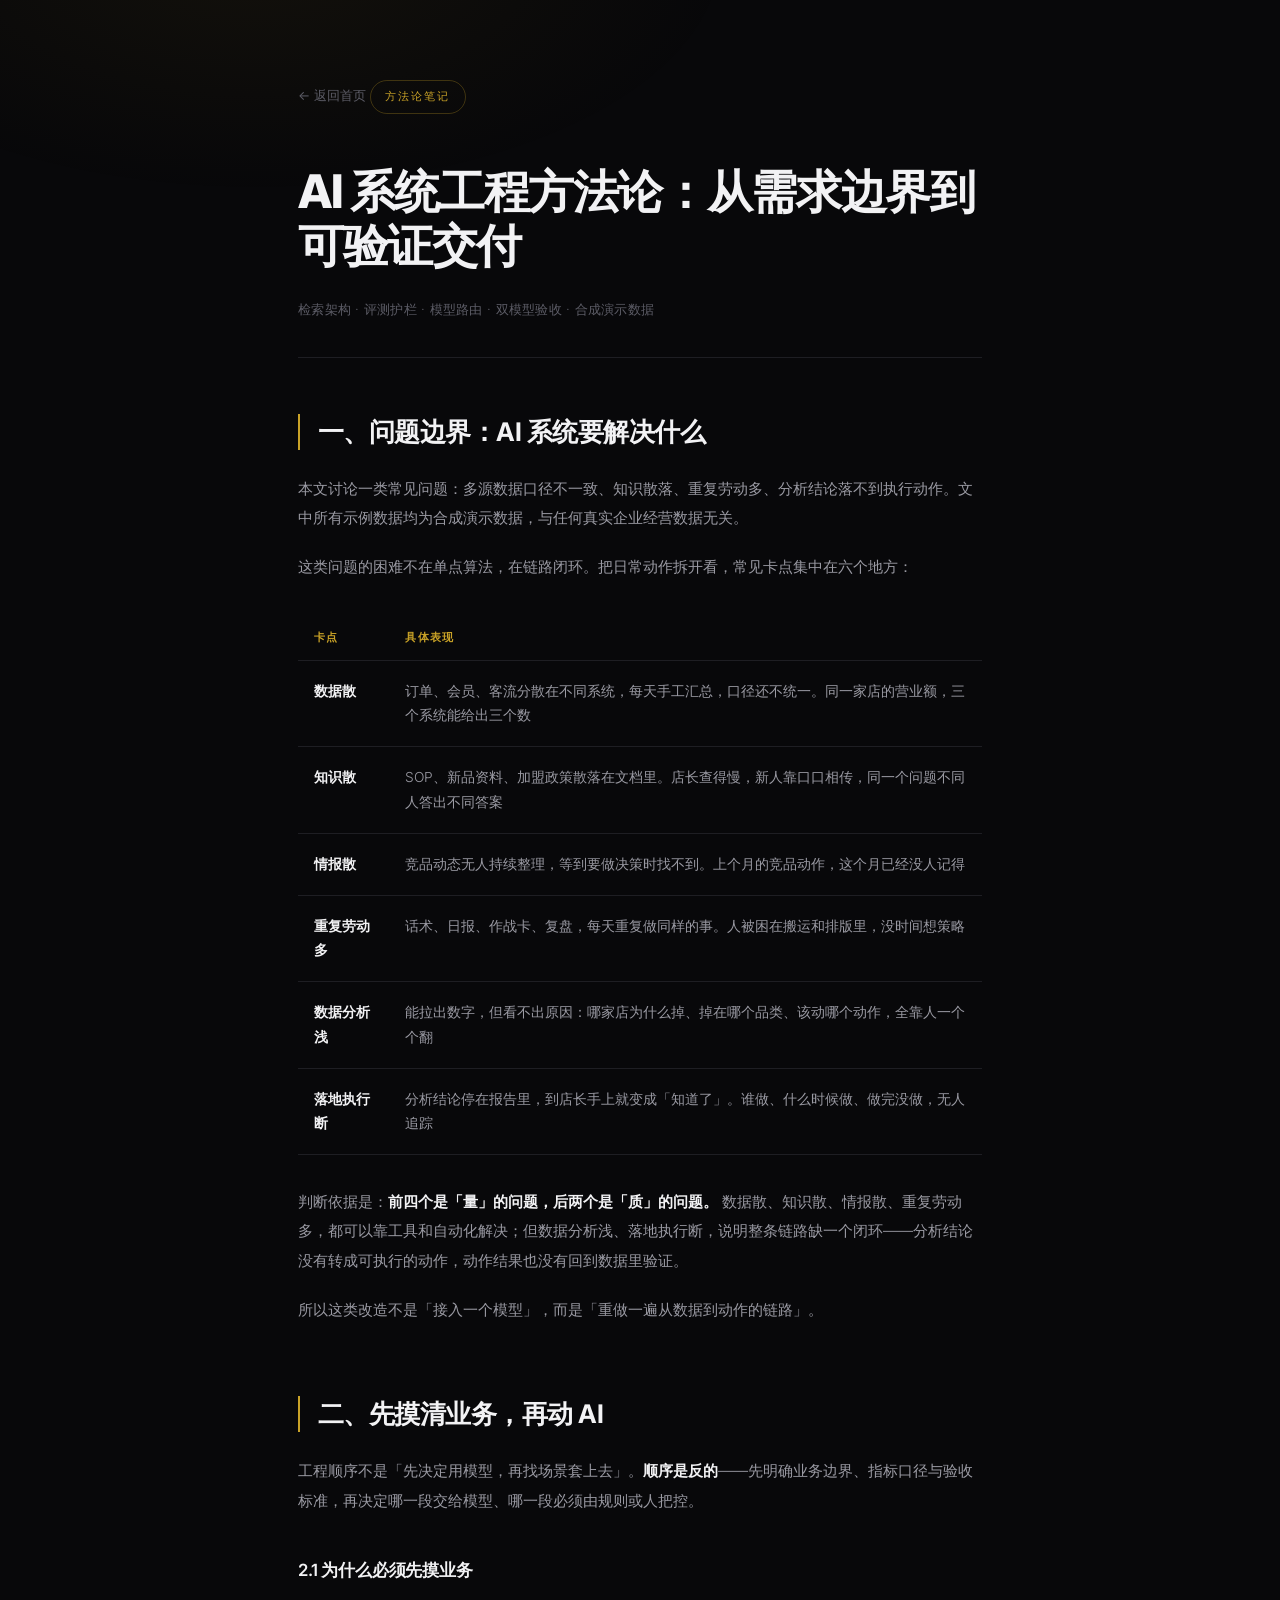
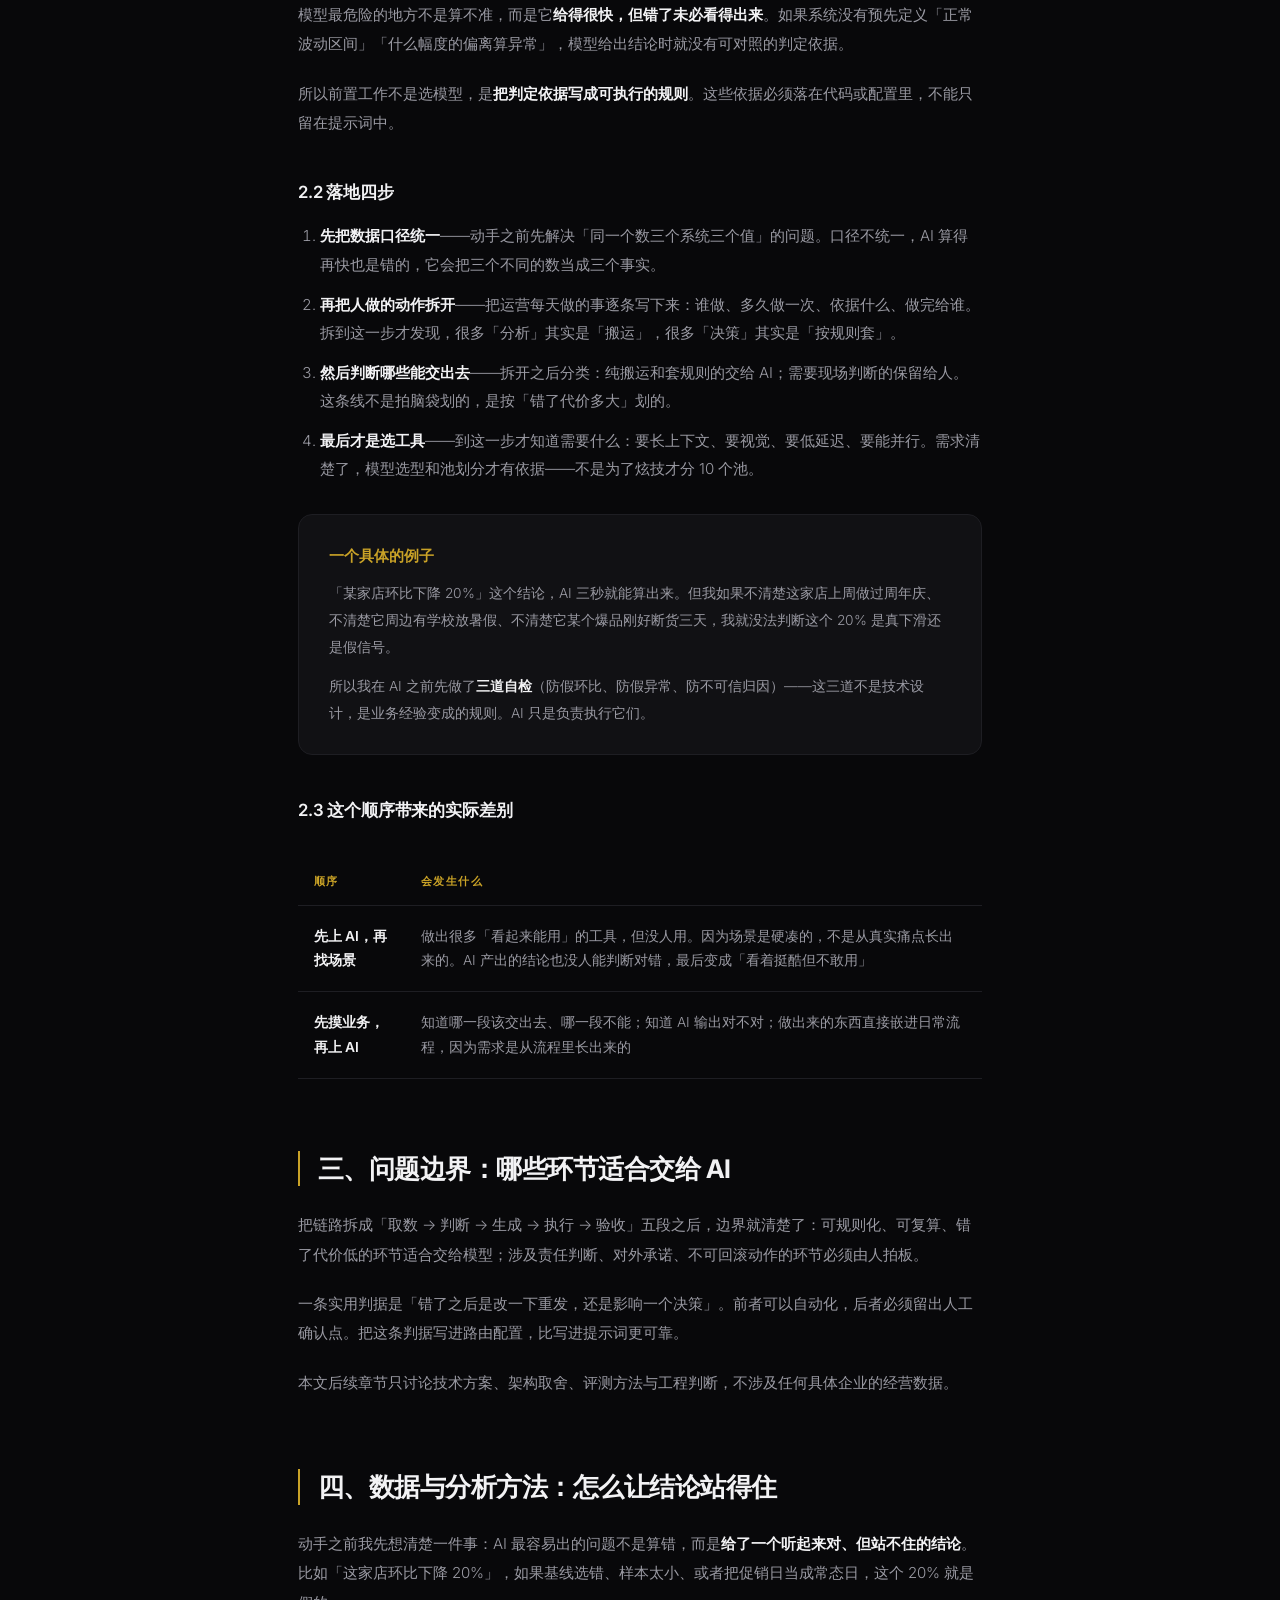
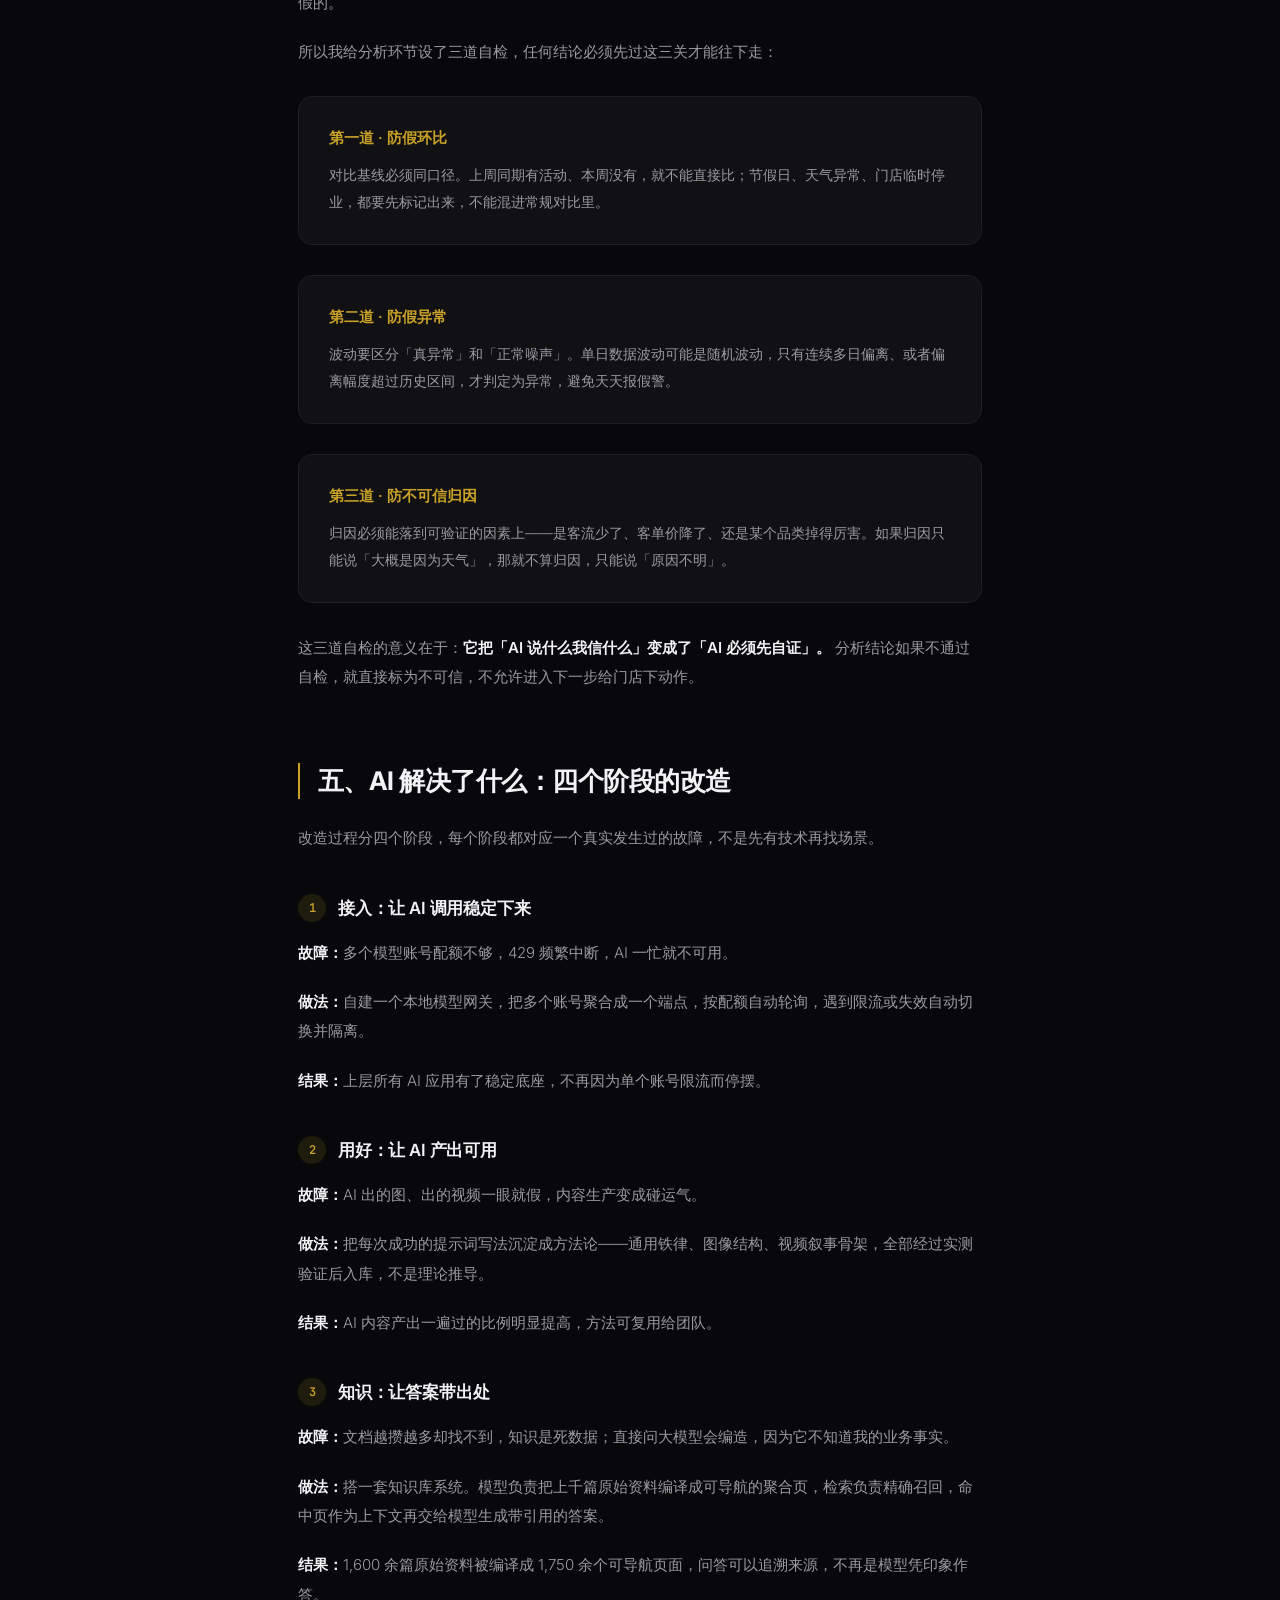
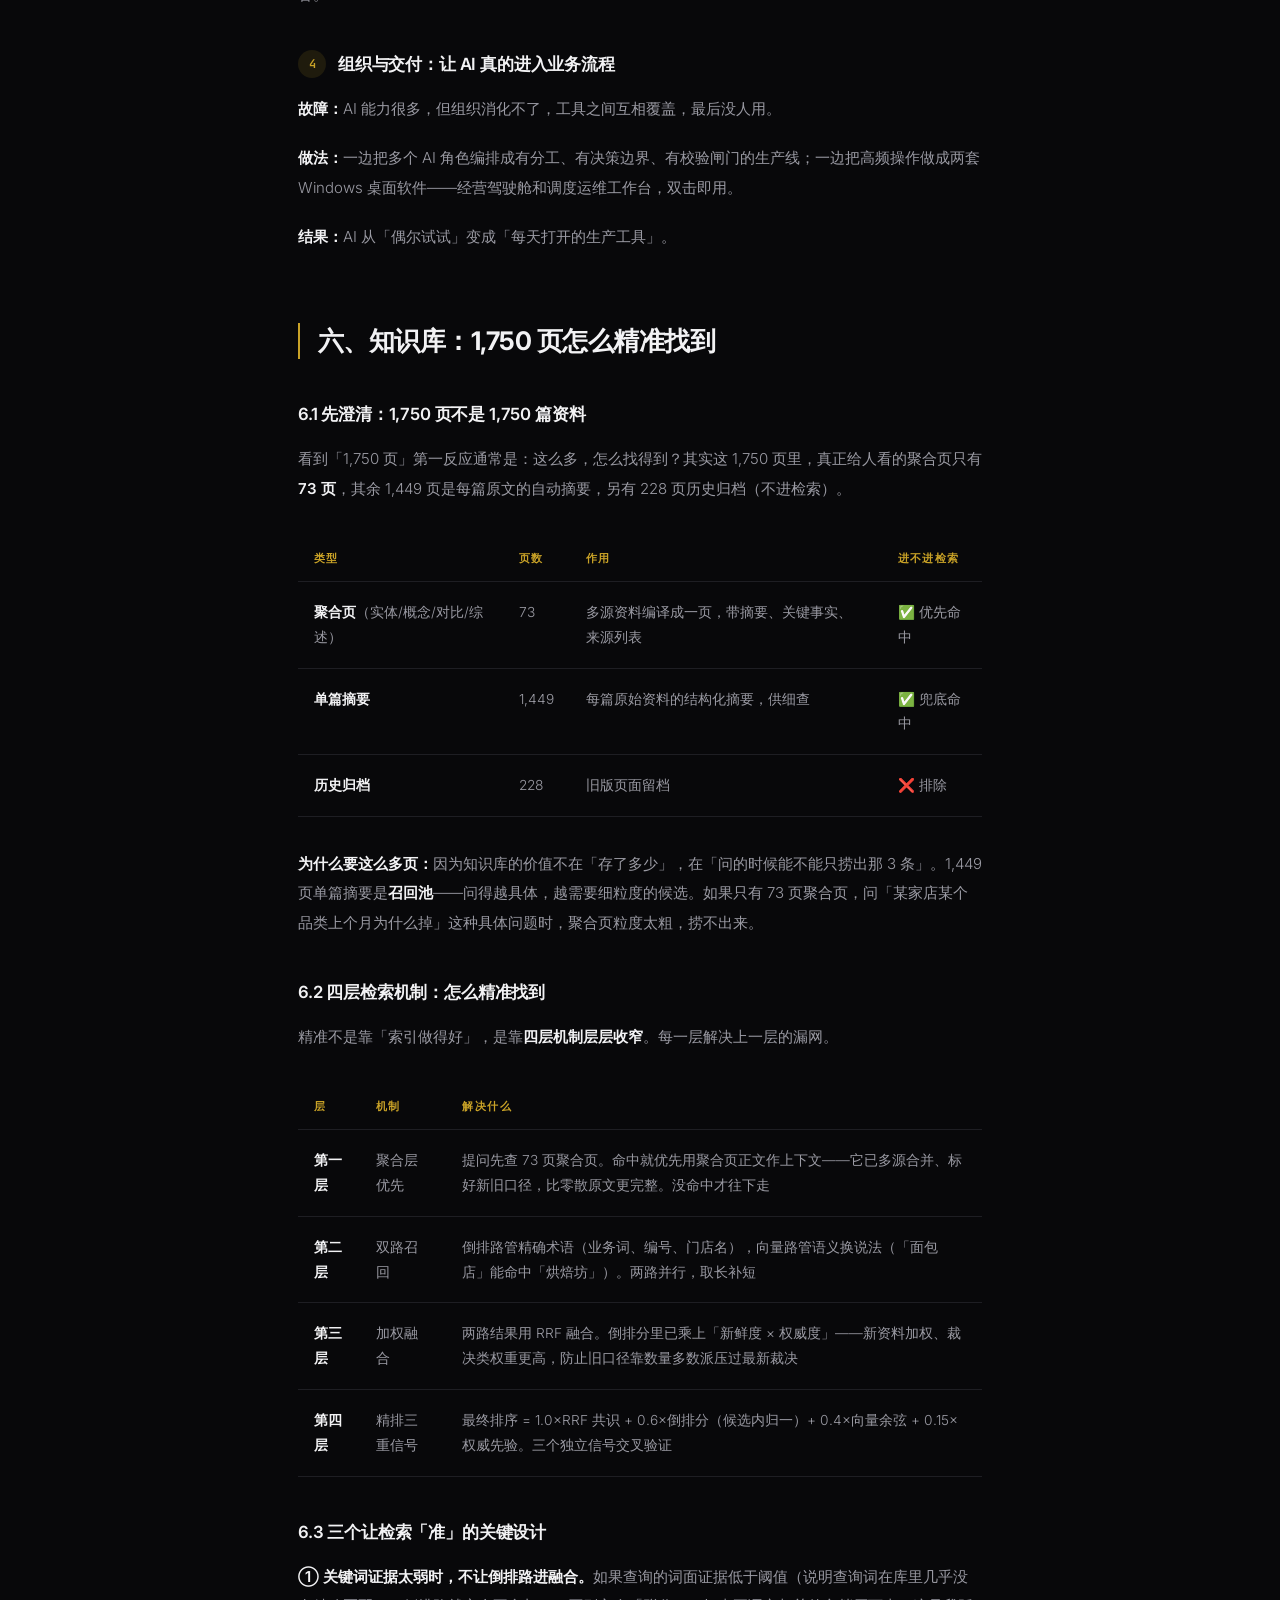
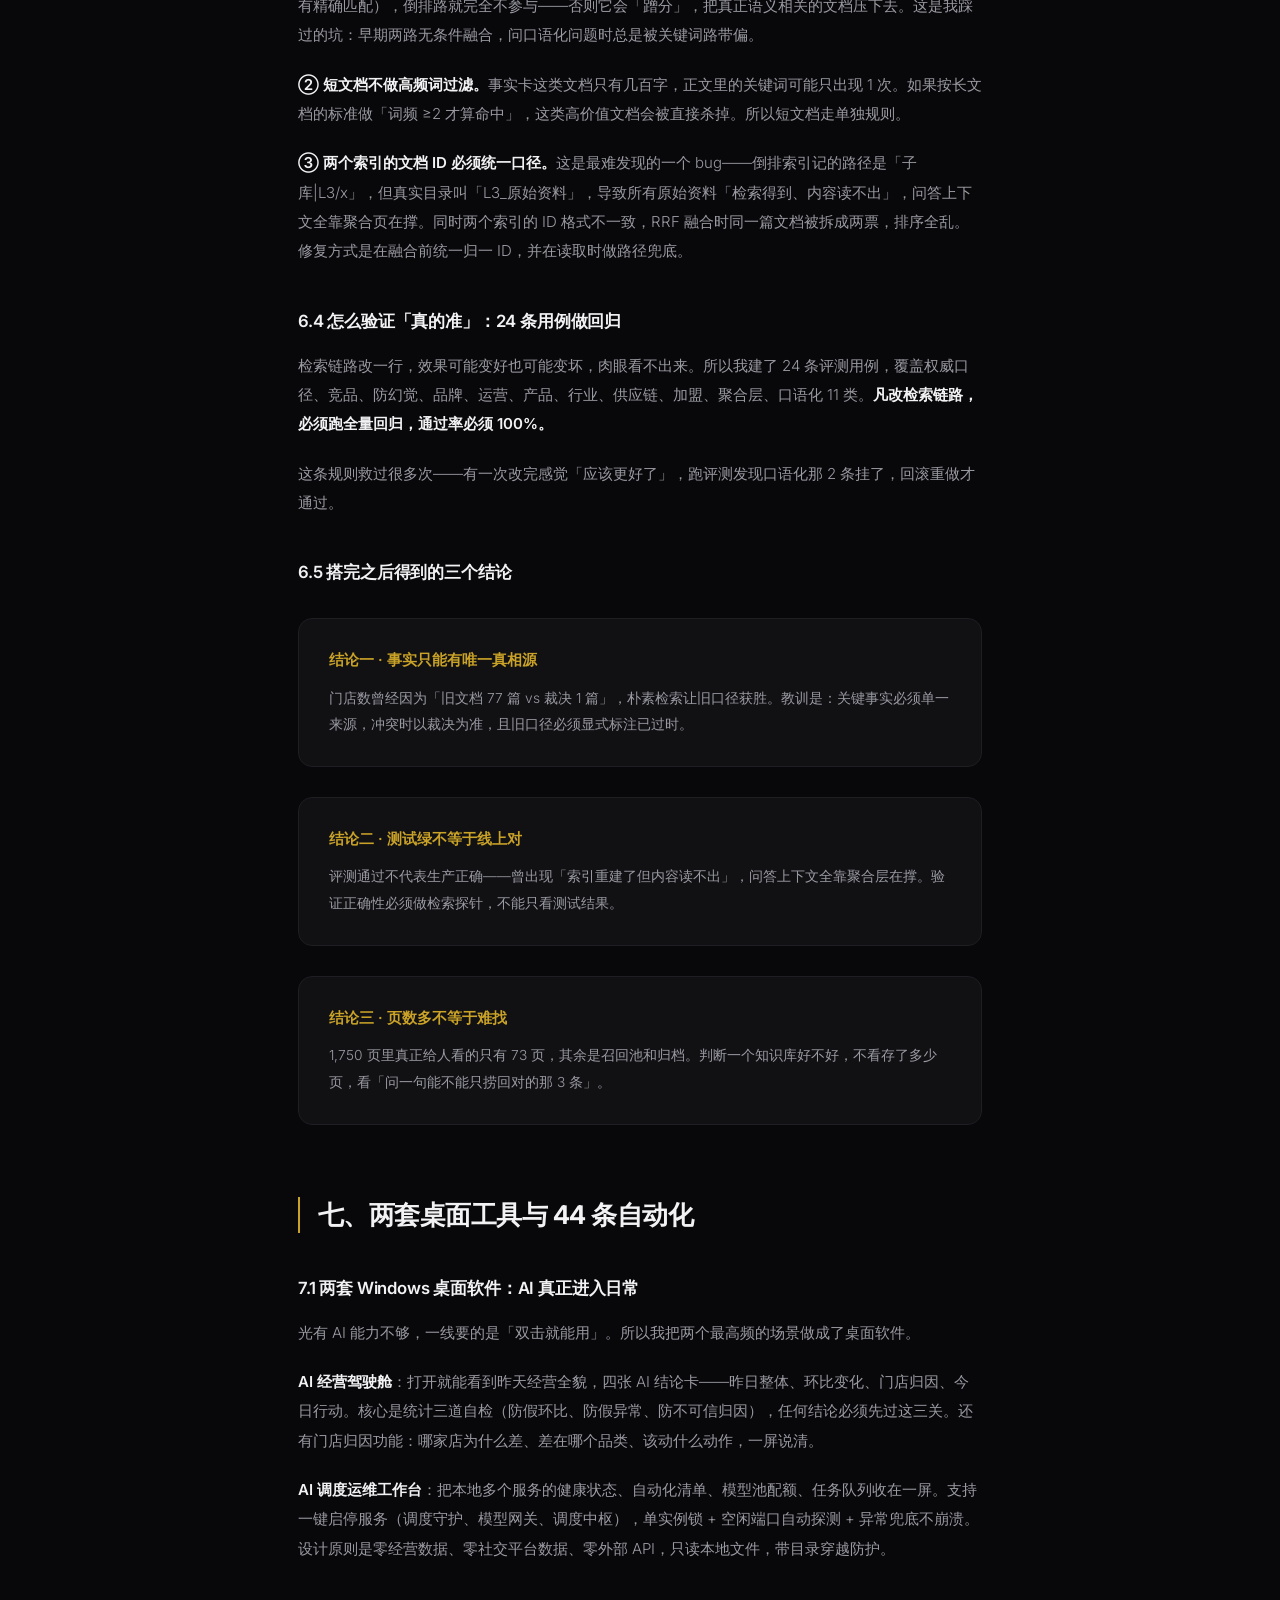
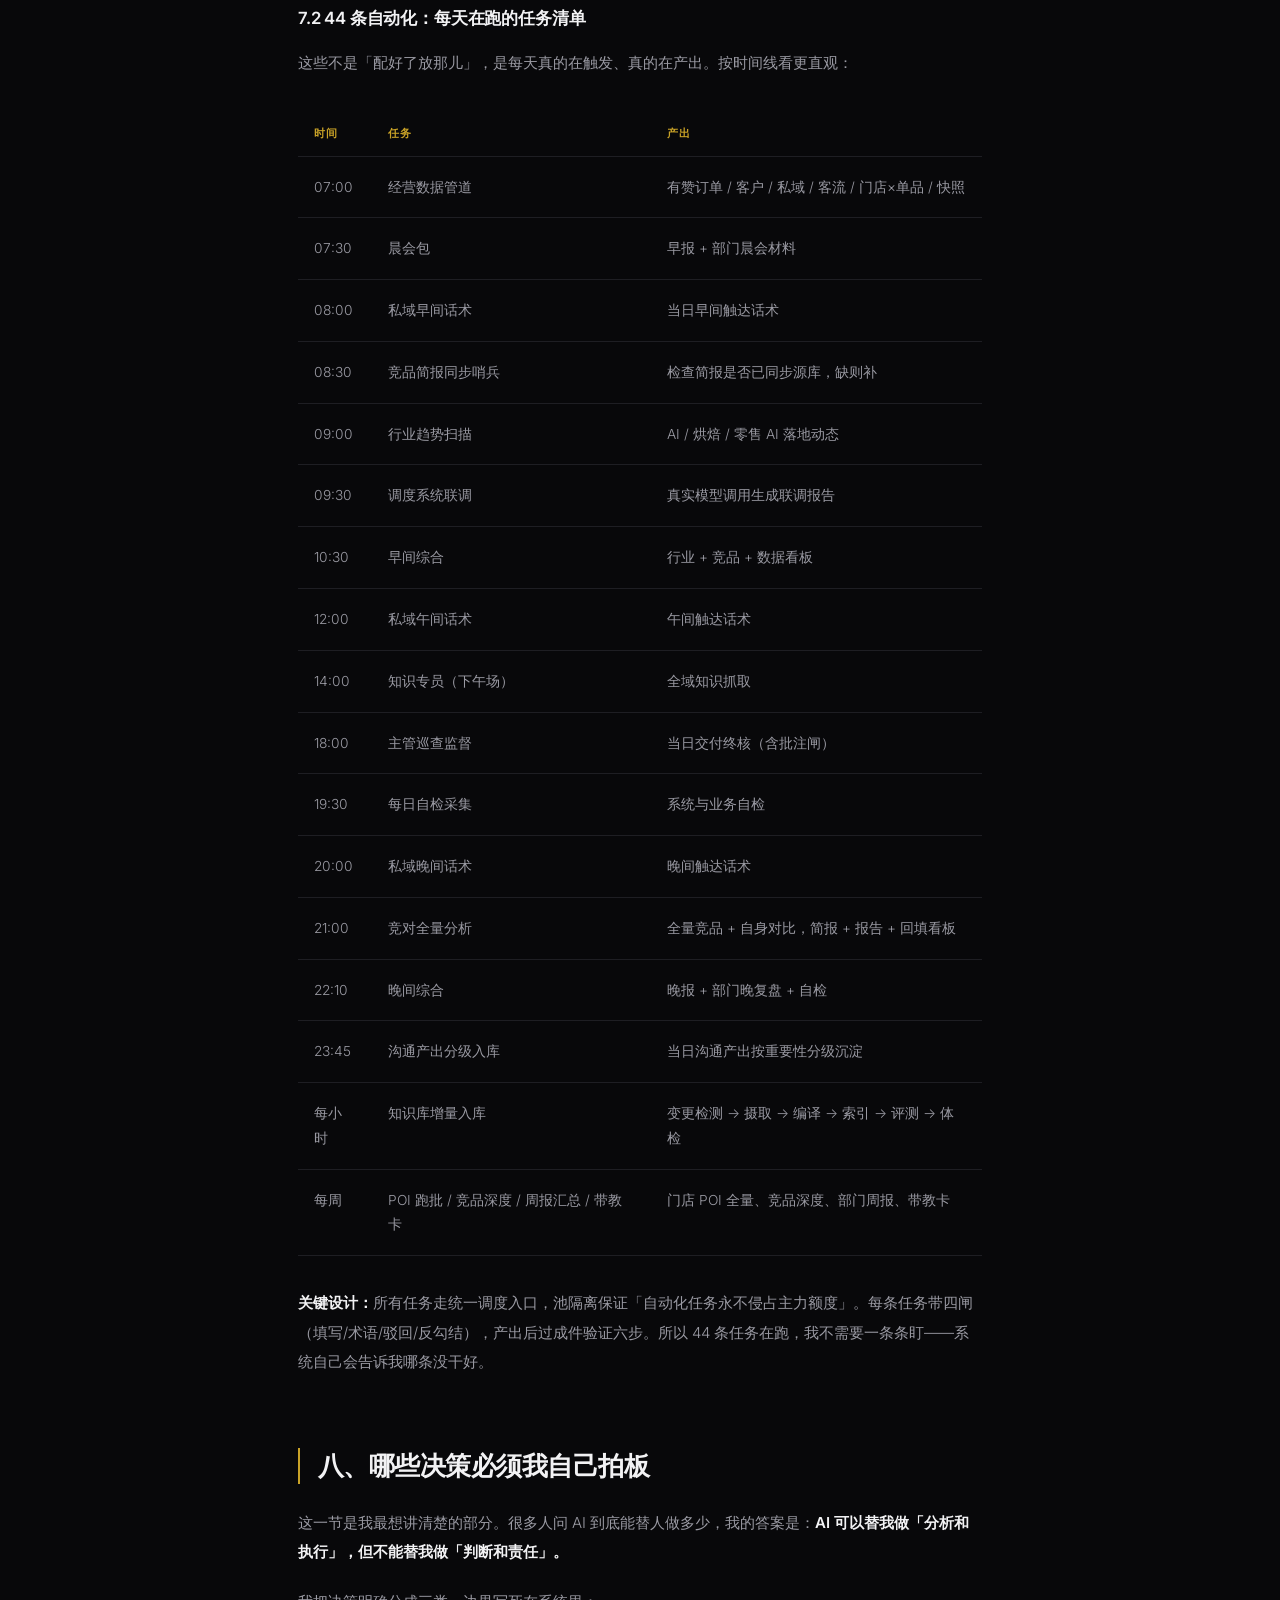
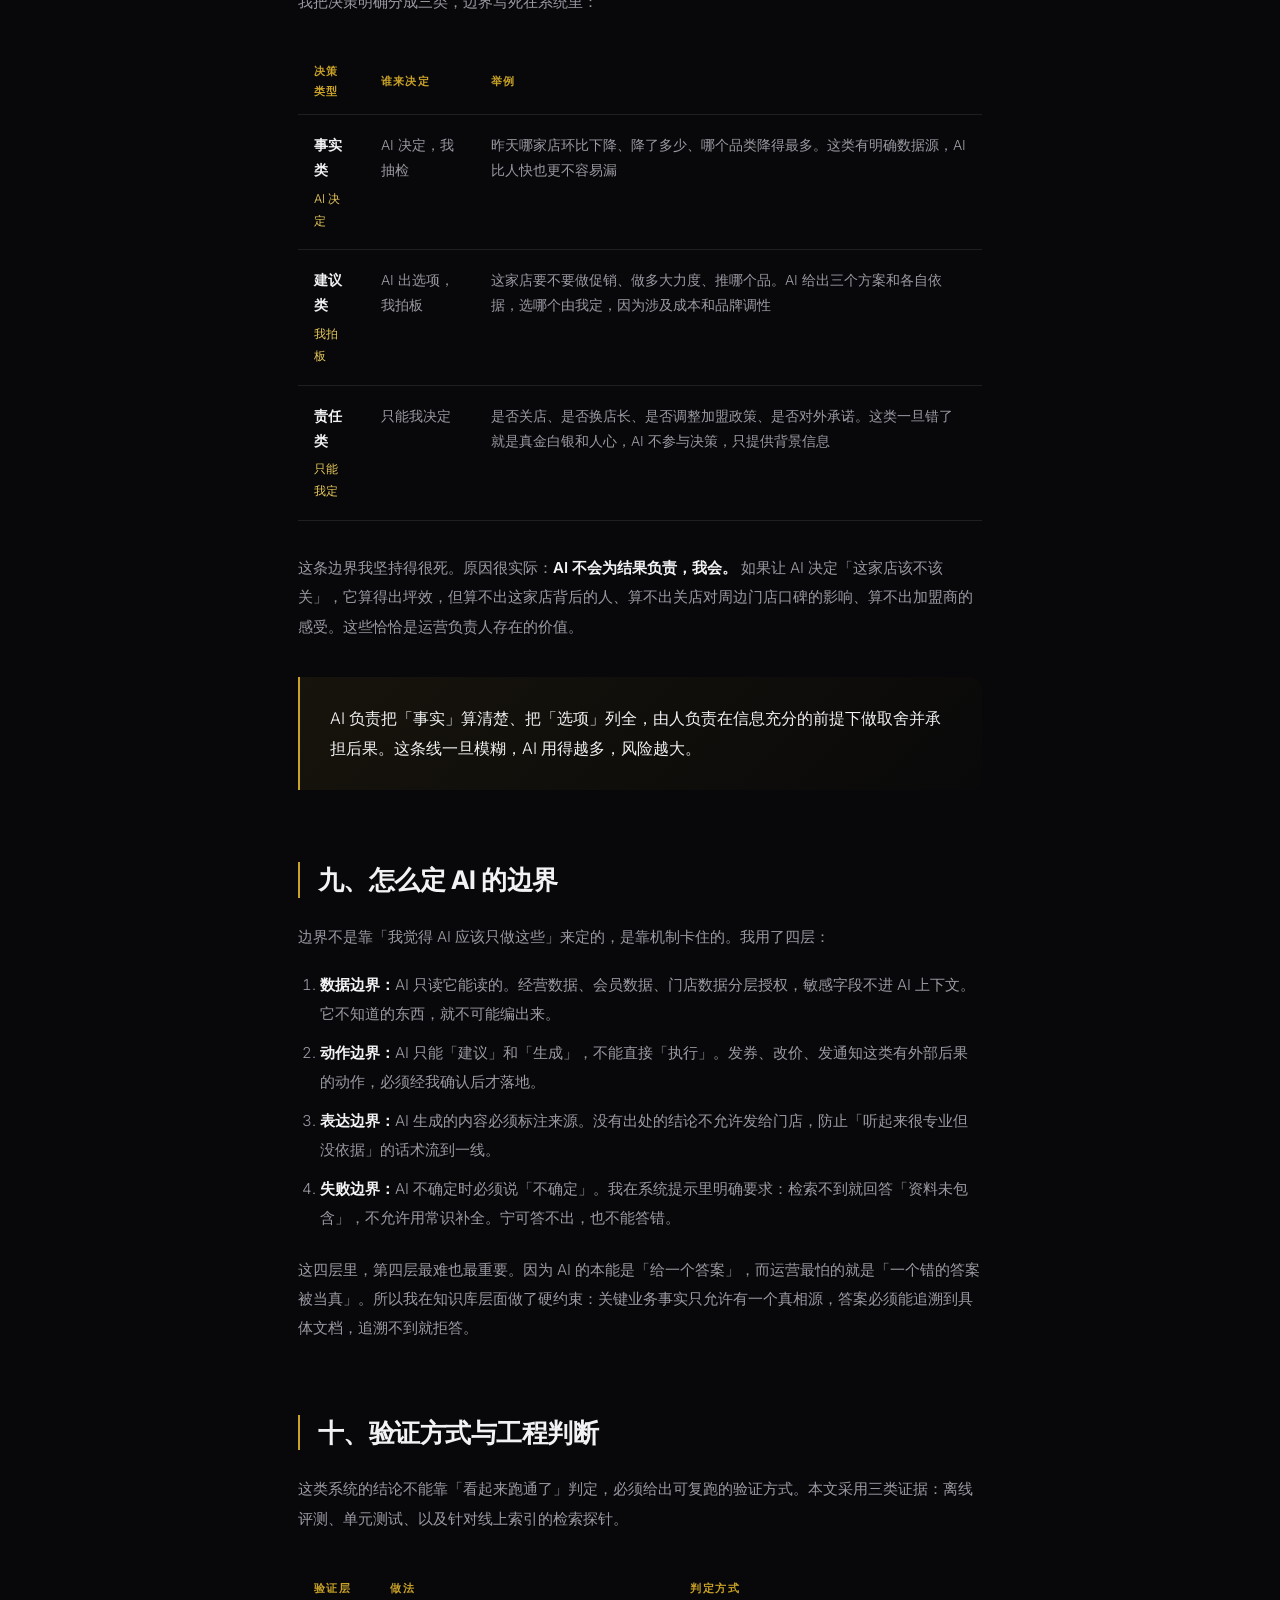
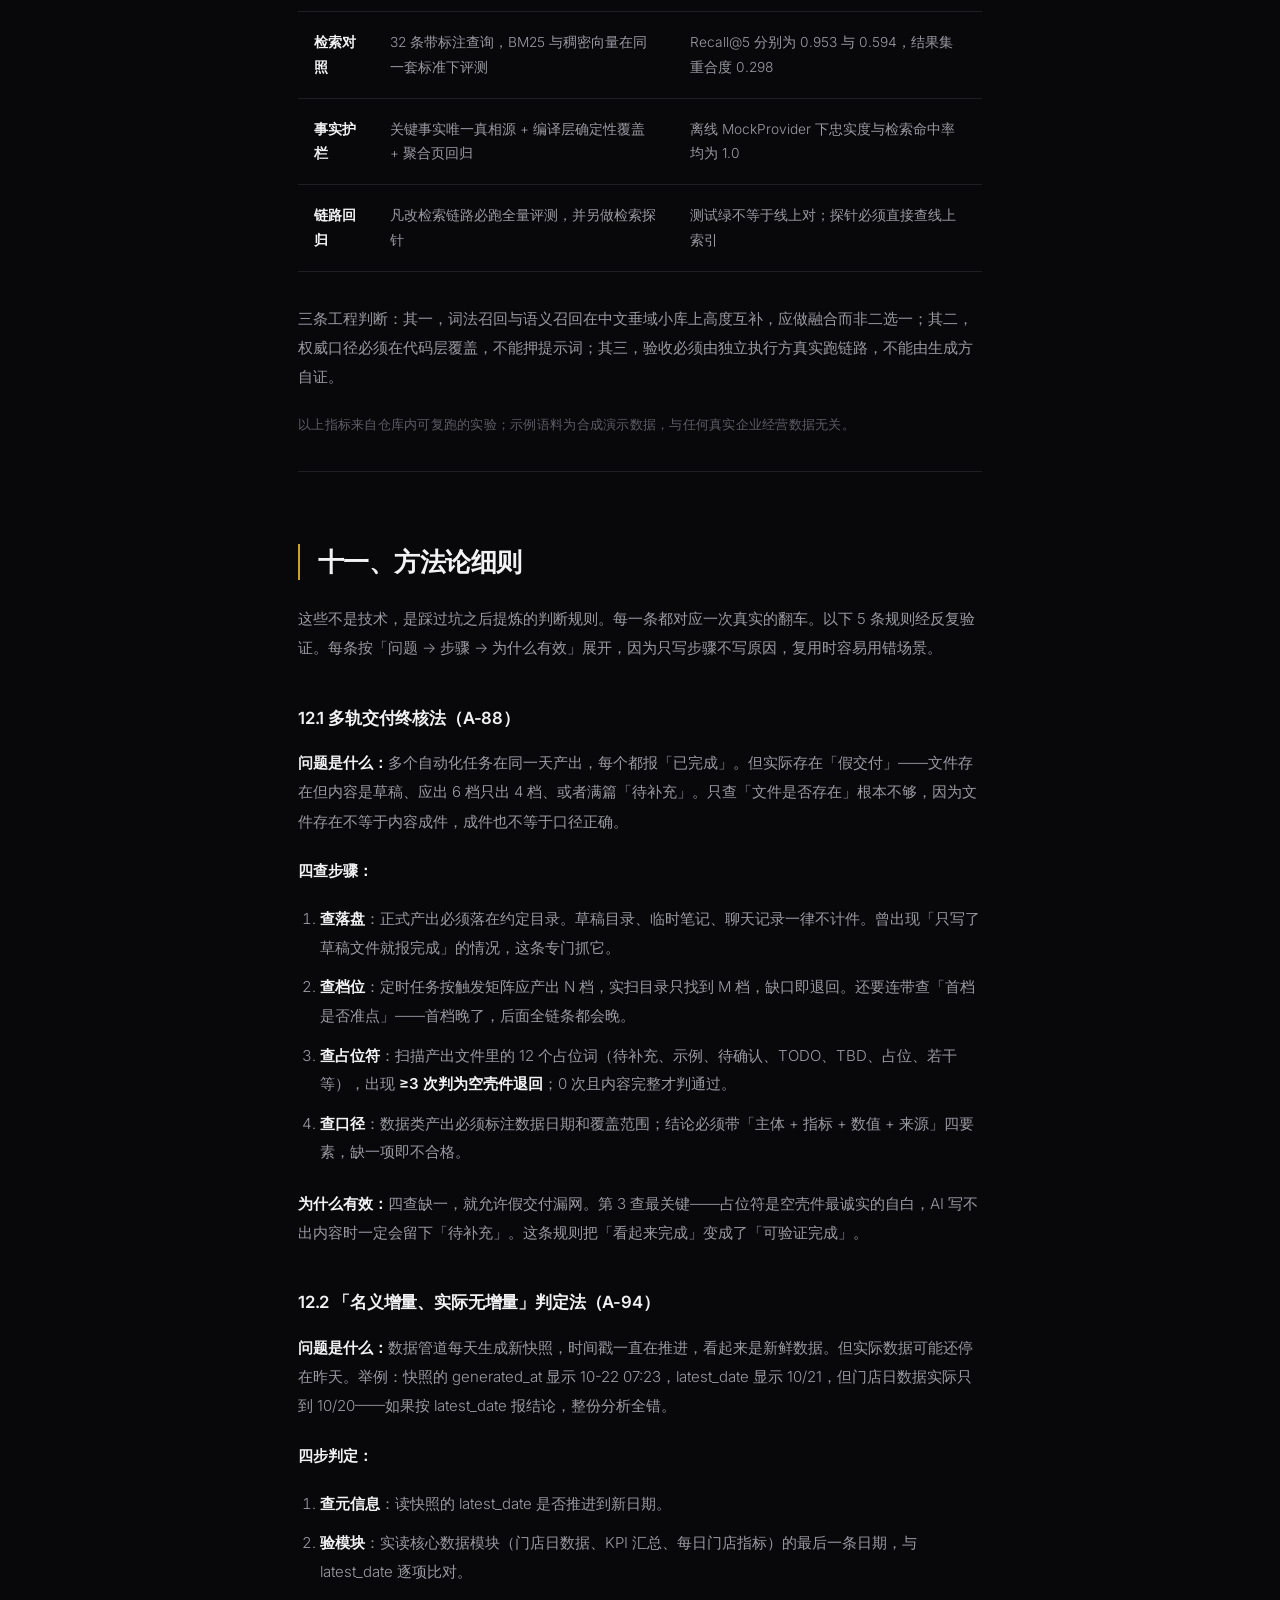
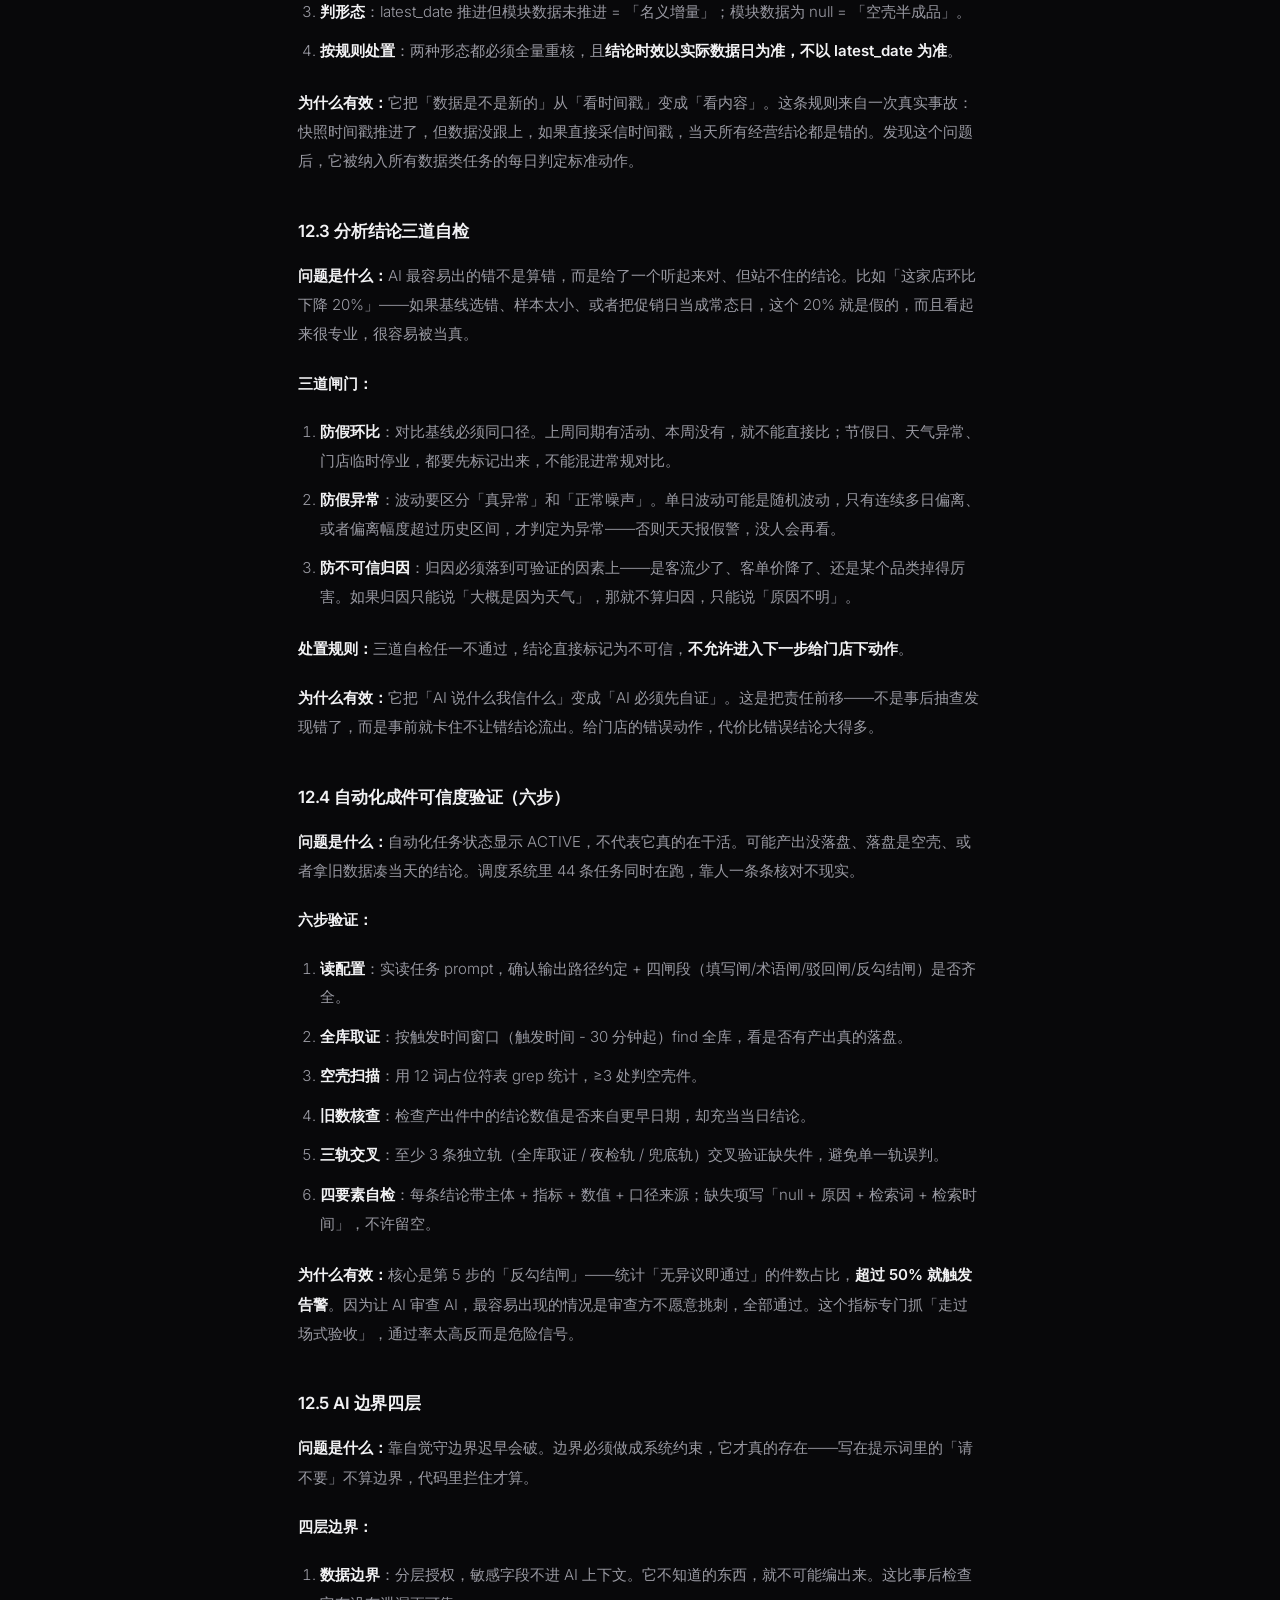
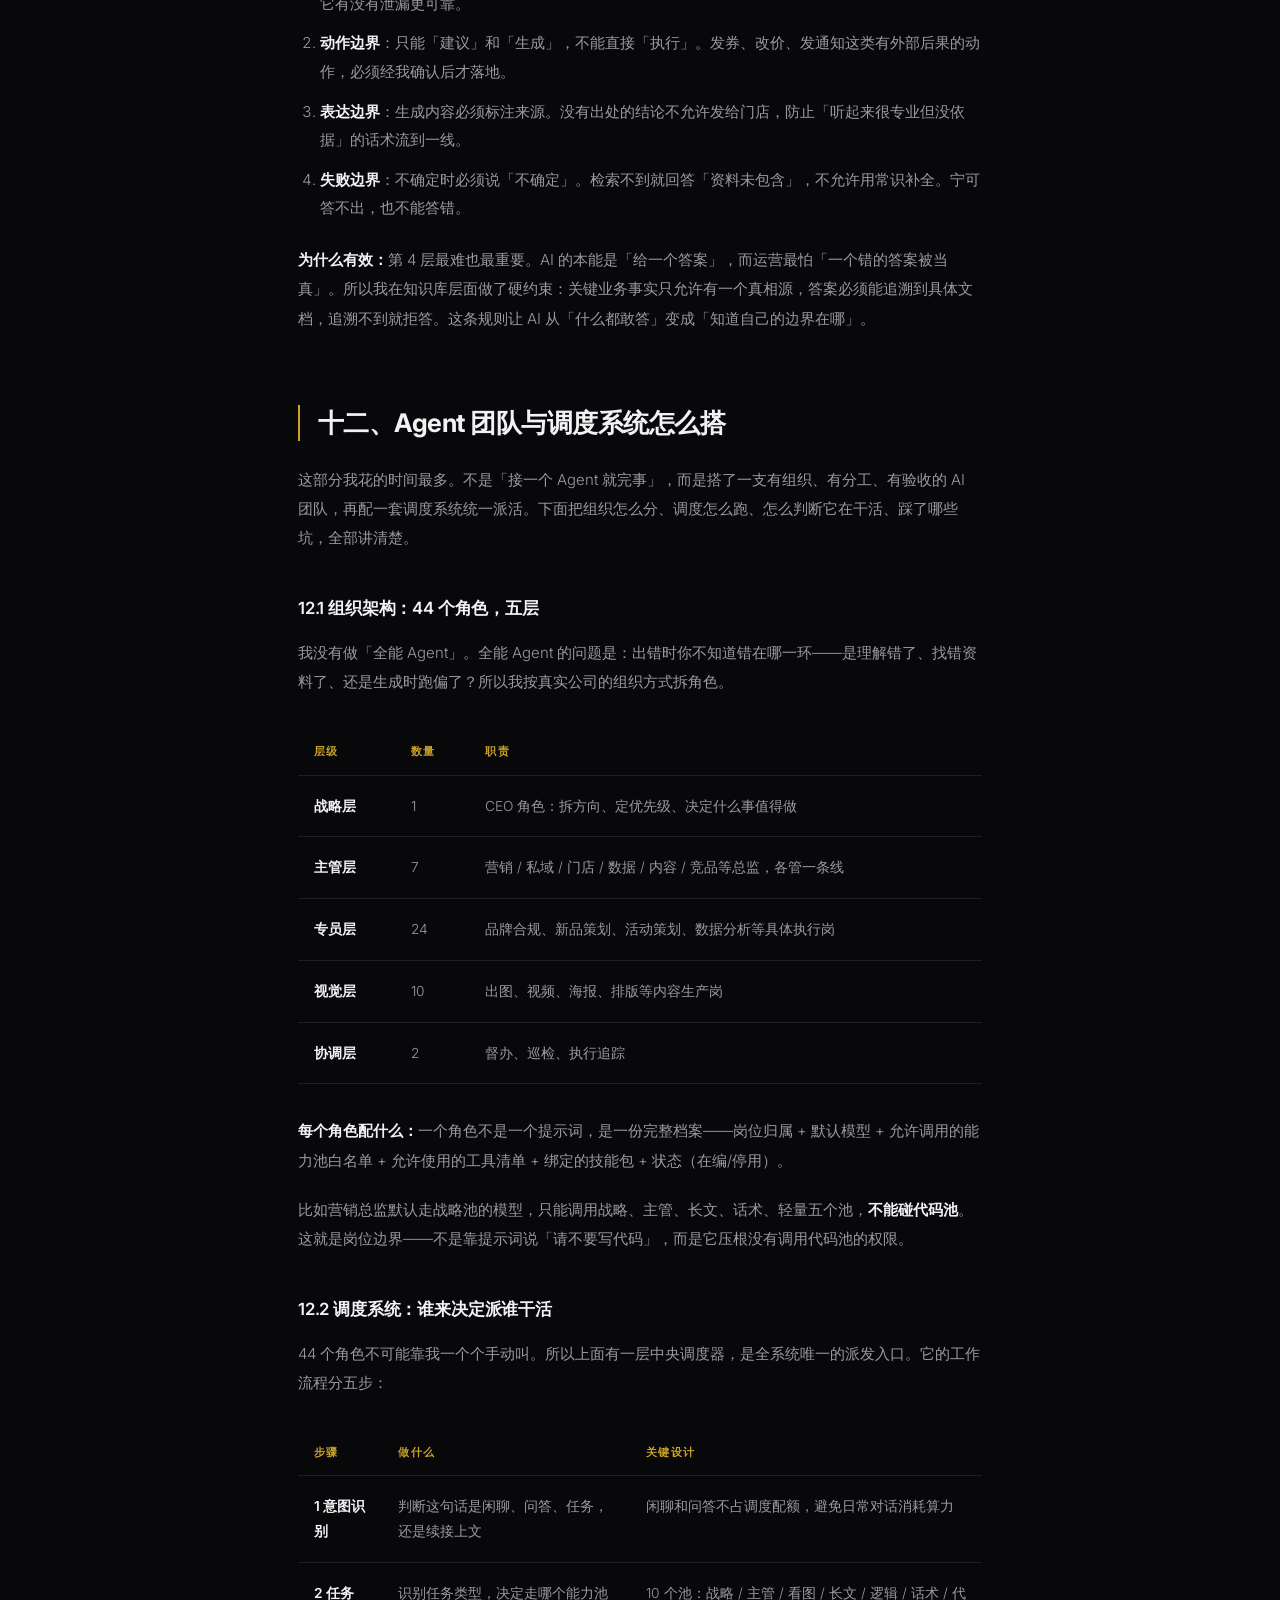
==== commit 2ba22777: "docs: establish clean single-commit baseline for unified public project map" ====
--- a/article.html
+++ b/article.html
@@ -1,761 +1,763 @@
-<!DOCTYPE html>
-<html lang="zh-CN">
-<head>
-<meta charset="UTF-8">
-<meta name="viewport" content="width=device-width, initial-scale=1.0">
-<title>用 AI 重构门店运营落地模式 · 完整复盘</title>
-<link rel="icon" href="data:image/svg+xml,<svg xmlns='http://www.w3.org/2000/svg' viewBox='0 0 100 100'><text y='.9em' font-size='90' fill='%23d4af37'>◆</text></svg>">
-<link rel="preconnect" href="https://fonts.googleapis.com">
-<link rel="preconnect" href="https://fonts.gstatic.com" crossorigin>
-<link href="https://fonts.googleapis.com/css2?family=Inter:wght@200;300;400;500;600;700;800;900&family=JetBrains+Mono:wght@300;400;500&display=swap" rel="stylesheet">
-<style>
-:root{
-  --bg:#08080a; --card:#111114; --line:#1e1e23;
-  --gold:#c9a227; --gold-l:#e8c95a; --gold-dim:rgba(201,162,39,.12);
-  --t1:#f2f2f4; --t2:#9a9aa3; --t3:#5c5c66;
-}
-*{margin:0;padding:0;box-sizing:border-box}
-html{scroll-behavior:smooth}
-body{
-  background:var(--bg); color:var(--t1);
-  font-family:'Inter',-apple-system,BlinkMacSystemFont,'PingFang SC','Microsoft YaHei',sans-serif;
-  line-height:1.85; -webkit-font-smoothing:antialiased;
-}
-body::before{
-  content:''; position:fixed; inset:0; pointer-events:none; z-index:0;
-  background:radial-gradient(ellipse 800px 400px at 20% -5%, rgba(201,162,39,.06), transparent 60%);
-}
-.wrap{position:relative;z-index:1;max-width:740px;margin:0 auto;padding:80px 28px 120px}
-
-.back{
-  display:inline-flex;align-items:center;gap:8px;color:var(--t3);
-  text-decoration:none;font-size:.8rem;margin-bottom:56px;transition:color .25s;
-}
-.back:hover{color:var(--gold-l)}
-
-.tag{
-  display:inline-block;font-size:.66rem;letter-spacing:.2em;color:var(--gold);
-  border:1px solid rgba(201,162,39,.28);border-radius:100px;
-  padding:6px 14px;margin-bottom:26px;
-}
-h1{
-  font-size:clamp(1.9rem,4.6vw,2.9rem);font-weight:800;
-  line-height:1.18;letter-spacing:-.03em;margin-bottom:24px;
-}
-.meta{
-  font-size:.82rem;color:var(--t3);padding-bottom:34px;
-  border-bottom:1px solid var(--line);margin-bottom:56px;letter-spacing:.02em;
-}
-.meta b{color:var(--gold);font-weight:600}
-
-h2{
-  font-size:clamp(1.3rem,2.6vw,1.6rem);font-weight:700;letter-spacing:-.02em;
-  margin:72px 0 24px;padding-left:18px;border-left:2px solid var(--gold);
-  line-height:1.4;
-}
-h2:first-of-type{margin-top:0}
-h3{font-size:1.05rem;font-weight:600;margin:40px 0 14px;letter-spacing:-.01em}
-p{font-size:.94rem;color:var(--t2);margin-bottom:20px;font-weight:300;line-height:1.95}
-p strong{color:var(--t1);font-weight:600}
-ul,ol{margin:0 0 22px 22px;color:var(--t2);font-size:.94rem;font-weight:300}
-li{margin-bottom:11px;line-height:1.9}
-li strong{color:var(--t1);font-weight:600}
-
-blockquote{
-  margin:36px 0;padding:26px 30px;
-  background:linear-gradient(135deg,rgba(201,162,39,.08),rgba(201,162,39,.01));
-  border-left:2px solid var(--gold);border-radius:0 12px 12px 0;
-  font-size:1rem;color:var(--t1);font-weight:300;line-height:1.9;
-}
-blockquote b{color:var(--gold-l);font-weight:600}
-
-table{width:100%;border-collapse:collapse;margin:32px 0;font-size:.86rem}
-th{
-  text-align:left;padding:13px 16px;color:var(--gold);
-  font-size:.68rem;letter-spacing:.13em;font-weight:600;
-  border-bottom:1px solid var(--line);text-transform:uppercase;
-}
-td{
-  padding:18px 16px;color:var(--t2);border-bottom:1px solid var(--line);
-  vertical-align:top;font-weight:300;line-height:1.8;
-}
-td strong{color:var(--t1);font-weight:600}
-td em{font-style:normal;color:var(--gold-l);font-size:.76rem;display:block;margin-top:5px}
-
-.box{
-  background:var(--card);border:1px solid var(--line);
-  border-radius:14px;padding:28px 30px;margin:30px 0;
-}
-.box h4{font-size:.92rem;color:var(--gold);font-weight:600;margin-bottom:10px}
-.box p{font-size:.86rem;margin-bottom:0;color:var(--t2)}
-
-.num{
-  display:inline-flex;align-items:center;justify-content:center;
-  width:28px;height:28px;border-radius:50%;
-  background:var(--gold-dim);color:var(--gold);
-  font-family:'JetBrains Mono',monospace;font-size:.75rem;font-weight:600;
-  margin-right:12px;vertical-align:2px;
-}
-
-footer{
-  margin-top:96px;padding-top:34px;border-top:1px solid var(--line);
-  text-align:center;font-size:.74rem;color:var(--t3);letter-spacing:.05em;
-}
-
-@media(max-width:640px){
-  .wrap{padding:56px 20px 80px}
-  table{font-size:.8rem}
-  th,td{padding:11px 9px}
-  th:nth-child(3),td:nth-child(3){display:none}
-  blockquote{padding:20px 22px}
-}
-</style>
-</head>
-<body>
-<div class="wrap">
-
-<a href="index.html" class="back">← 返回首页</a>
-
-<span class="tag">落地复盘</span>
-<h1>用 AI 重构门店运营落地模式</h1>
-<p class="meta">47 家烘焙连锁门店 · 用户运营负责人 · 会员复购率月均提升 <b>13%</b></p>
-
-<h2>一、背景：我面对的是什么</h2>
-
-<p>我负责一家烘焙连锁品牌的用户运营。门店 47 家，分布是清远（含连州）40 家、广州（含花都）4 家、肇庆 2 家、佛山 1 家，服务约 20 万终端客户。</p>
-
-<p>这个规模听起来不大，但落到日常执行上，密度非常高。47 家门店意味着每天要汇总几十份数据、回答几十个问题、追踪几十条动作。而这些事长期依赖人力堆叠，具体卡在六个地方：</p>
-
-<table>
-  <thead><tr><th>卡点</th><th>具体表现</th></tr></thead>
-  <tbody>
-    <tr><td><strong>数据散</strong></td><td>订单、会员、客流分散在不同系统，每天手工汇总，口径还不统一。同一家店的营业额，三个系统能给出三个数</td></tr>
-    <tr><td><strong>知识散</strong></td><td>SOP、新品资料、加盟政策散落在文档里。店长查得慢，新人靠口口相传，同一个问题不同人答出不同答案</td></tr>
-    <tr><td><strong>情报散</strong></td><td>竞品动态无人持续整理，等到要做决策时找不到。上个月的竞品动作，这个月已经没人记得</td></tr>
-    <tr><td><strong>重复劳动多</strong></td><td>话术、日报、作战卡、复盘，每天重复做同样的事。人被困在搬运和排版里，没时间想策略</td></tr>
-    <tr><td><strong>数据分析浅</strong></td><td>能拉出数字，但看不出原因：哪家店为什么掉、掉在哪个品类、该动哪个动作，全靠人一个个翻</td></tr>
-    <tr><td><strong>落地执行断</strong></td><td>分析结论停在报告里，到店长手上就变成「知道了」。谁做、什么时候做、做完没做，无人追踪</td></tr>
-  </tbody>
-</table>
-
-<p>我自己的判断是：<strong>前四个是「量」的问题，后两个是「质」的问题。</strong> 数据散、知识散、情报散、重复劳动多，都可以靠工具和自动化解决；但数据分析浅、落地执行断，说明整条链路缺一个闭环——分析出来的结论没有变成门店当天要做的动作，动作做完也没有回到数据里验证。</p>
-
-<p>所以这件事从一开始就不是「上一个 AI 工具」，而是「重做一遍运营的落地方式」。</p>
-
-<h2>二、先摸清业务，再动 AI</h2>
-
-<p>这套东西不是「先决定用 AI，再找场景套上去」。<strong>顺序是反的</strong>——我先花了很长时间把业务摸透，才决定哪一段该交给 AI、哪一段不能。</p>
-
-<h3>2.1 为什么必须先摸业务</h3>
-
-<p>AI 最危险的地方不是它做不好，是它<strong>做得很快，但做错了你未必看得出来</strong>。如果我自己不清楚「一家店一天的正常波动范围是多少」「哪个品类掉 5% 算严重、哪个掉 20% 都正常」，AI 给我一个结论，我没有任何依据判断它对不对。</p>
-
-<p>所以真正的前置工作不是学 AI，是<strong>把自己变成「能判断 AI 输出对不对」的人</strong>。这件事没人能替我做，因为判断依据在我脑子里，不在任何文档里。</p>
-
-<h3>2.2 我实际做的四步</h3>
-
-<ol>
-  <li><strong>先把数据口径统一</strong>——动手之前先解决「同一个数三个系统三个值」的问题。口径不统一，AI 算得再快也是错的，它会把三个不同的数当成三个事实。</li>
-  <li><strong>再把人做的动作拆开</strong>——把运营每天做的事逐条写下来：谁做、多久做一次、依据什么、做完给谁。拆到这一步才发现，很多「分析」其实是「搬运」，很多「决策」其实是「按规则套」。</li>
-  <li><strong>然后判断哪些能交出去</strong>——拆开之后分类：纯搬运和套规则的交给 AI；需要看人、看场、看关系的我自己做。这条线不是拍脑袋划的，是按「错了代价多大」划的。</li>
-  <li><strong>最后才是选工具</strong>——到这一步才知道需要什么：要长上下文、要视觉、要低延迟、要能并行。需求清楚了，模型选型和池划分才有依据——不是为了炫技才分 10 个池。</li>
-</ol>
-
-<div class="box">
-  <h4>一个具体的例子</h4>
-  <p>「某家店环比下降 20%」这个结论，AI 三秒就能算出来。但我如果不清楚这家店上周做过周年庆、不清楚它周边有学校放暑假、不清楚它某个爆品刚好断货三天，我就没法判断这个 20% 是真下滑还是假信号。</p>
-  <p style="margin-top:12px">所以我在 AI 之前先做了<strong>三道自检</strong>（防假环比、防假异常、防不可信归因）——这三道不是技术设计，是业务经验变成的规则。AI 只是负责执行它们。</p>
-</div>
-
-<h3>2.3 这个顺序带来的实际差别</h3>
-
-<table>
-  <thead><tr><th>顺序</th><th>会发生什么</th></tr></thead>
-  <tbody>
-    <tr><td><strong>先上 AI，再找场景</strong></td><td>做出很多「看起来能用」的工具，但没人用。因为场景是硬凑的，不是从真实痛点长出来的。AI 产出的结论也没人能判断对错，最后变成「看着挺酷但不敢用」</td></tr>
-    <tr><td><strong>先摸业务，再上 AI</strong></td><td>知道哪一段该交出去、哪一段不能；知道 AI 输出对不对；做出来的东西直接嵌进日常流程，因为需求是从流程里长出来的</td></tr>
-  </tbody>
-</table>
-
-<h2>三、我当时的情况：为什么必须动</h2>
-
-<p>我是 47 家门店的用户运营负责人，不是科班工程师。这意味着两件事：第一，我没有大团队和预算去采购一套系统；第二，我最清楚每个环节到底卡在哪，因为我自己每天都在做这些事。</p>
-
-<p>当时的具体处境是：数据每天靠人工拉，拉完再人工看，看完再人工写成结论发给门店，门店看完执行不执行没人知道，第二天再重复一遍。整个循环靠人扛，人是瓶颈，也是断点。</p>
-
-<p>我判断继续加人解决不了问题——加人只会让汇总和传递的环节更多，口径更乱。<strong>必须让机器接管「重复」，让我专注「判断」。</strong> 这是我后面所有动作的出发点。</p>
-
-<h2>四、数据与分析方法：我怎么让结论站得住</h2>
-
-<p>动手之前我先想清楚一件事：AI 最容易出的问题不是算错，而是<strong>给了一个听起来对、但站不住的结论</strong>。比如「这家店环比下降 20%」，如果基线选错、样本太小、或者把促销日当成常态日，这个 20% 就是假的。</p>
-
-<p>所以我给分析环节设了三道自检，任何结论必须先过这三关才能往下走：</p>
-
-<div class="box">
-  <h4>第一道 · 防假环比</h4>
-  <p>对比基线必须同口径。上周同期有活动、本周没有，就不能直接比；节假日、天气异常、门店临时停业，都要先标记出来，不能混进常规对比里。</p>
-</div>
-
-<div class="box">
-  <h4>第二道 · 防假异常</h4>
-  <p>波动要区分「真异常」和「正常噪声」。单日数据波动可能是随机波动，只有连续多日偏离、或者偏离幅度超过历史区间，才判定为异常，避免天天报假警。</p>
-</div>
-
-<div class="box">
-  <h4>第三道 · 防不可信归因</h4>
-  <p>归因必须能落到可验证的因素上——是客流少了、客单价降了、还是某个品类掉得厉害。如果归因只能说「大概是因为天气」，那就不算归因，只能说「原因不明」。</p>
-</div>
-
-<p>这三道自检的意义在于：<strong>它把「AI 说什么我信什么」变成了「AI 必须先自证」。</strong> 分析结论如果不通过自检，就直接标为不可信，不允许进入下一步给门店下动作。</p>
-
-<h2>五、AI 解决了什么：四个阶段的改造</h2>
-
-<p>改造过程分四个阶段，每个阶段都对应一个真实发生过的故障，不是先有技术再找场景。</p>
-
-<h3><span class="num">1</span>接入：让 AI 调用稳定下来</h3>
-<p><strong>故障：</strong>多个模型账号配额不够，429 频繁中断，AI 一忙就不可用。</p>
-<p><strong>做法：</strong>自建一个本地模型网关，把多个账号聚合成一个端点，按配额自动轮询，遇到限流或失效自动切换并隔离。</p>
-<p><strong>结果：</strong>上层所有 AI 应用有了稳定底座，不再因为单个账号限流而停摆。</p>
-
-<h3><span class="num">2</span>用好：让 AI 产出可用</h3>
-<p><strong>故障：</strong>AI 出的图、出的视频一眼就假，内容生产变成碰运气。</p>
-<p><strong>做法：</strong>把每次成功的提示词写法沉淀成方法论——通用铁律、图像结构、视频叙事骨架，全部经过实测验证后入库，不是理论推导。</p>
-<p><strong>结果：</strong>AI 内容产出一遍过的比例明显提高，方法可复用给团队。</p>
-
-<h3><span class="num">3</span>知识：让答案带出处</h3>
-<p><strong>故障：</strong>文档越攒越多却找不到，知识是死数据；直接问大模型会编造，因为它不知道我的业务事实。</p>
-<p><strong>做法：</strong>搭一套知识库系统。模型负责把上千篇原始资料编译成可导航的聚合页，检索负责精确召回，命中页作为上下文再交给模型生成带引用的答案。</p>
-<p><strong>结果：</strong>1,600 余篇原始资料被编译成 1,750 余个可导航页面，问答可以追溯来源，不再是模型凭印象作答。</p>
-
-<h3><span class="num">4</span>组织与交付：让 AI 真的进入业务流程</h3>
-<p><strong>故障：</strong>AI 能力很多，但组织消化不了，工具之间互相覆盖，最后没人用。</p>
-<p><strong>做法：</strong>一边把多个 AI 角色编排成有分工、有决策边界、有校验闸门的生产线；一边把高频操作做成两套 Windows 桌面软件——经营驾驶舱和调度运维工作台，双击即用。</p>
-<p><strong>结果：</strong>AI 从「偶尔试试」变成「每天打开的生产工具」。</p>
-
-<h2>六、知识库：1,750 页怎么精准找到</h2>
-
-<h3>6.1 先澄清：1,750 页不是 1,750 篇资料</h3>
-
-<p>看到「1,750 页」第一反应通常是：这么多，怎么找得到？其实这 1,750 页里，真正给人看的聚合页只有 <strong>73 页</strong>，其余 1,449 页是每篇原文的自动摘要，另有 228 页历史归档（不进检索）。</p>
-
-<table>
-  <thead><tr><th>类型</th><th>页数</th><th>作用</th><th>进不进检索</th></tr></thead>
-  <tbody>
-    <tr><td><strong>聚合页</strong>（实体/概念/对比/综述）</td><td>73</td><td>多源资料编译成一页，带摘要、关键事实、来源列表</td><td>✅ 优先命中</td></tr>
-    <tr><td><strong>单篇摘要</strong></td><td>1,449</td><td>每篇原始资料的结构化摘要，供细查</td><td>✅ 兜底命中</td></tr>
-    <tr><td><strong>历史归档</strong></td><td>228</td><td>旧版页面留档</td><td>❌ 排除</td></tr>
-  </tbody>
-</table>
-
-<p><strong>为什么要这么多页：</strong>因为知识库的价值不在「存了多少」，在「问的时候能不能只捞出那 3 条」。1,449 页单篇摘要是<strong>召回池</strong>——问得越具体，越需要细粒度的候选。如果只有 73 页聚合页，问「某家店某个品类上个月为什么掉」这种具体问题时，聚合页粒度太粗，捞不出来。</p>
-
-<h3>6.2 四层检索机制：怎么精准找到</h3>
-
-<p>精准不是靠「索引做得好」，是靠<strong>四层机制层层收窄</strong>。每一层解决上一层的漏网。</p>
-
-<table>
-  <thead><tr><th>层</th><th>机制</th><th>解决什么</th></tr></thead>
-  <tbody>
-    <tr><td><strong>第一层</strong></td><td>聚合层优先</td><td>提问先查 73 页聚合页。命中就优先用聚合页正文作上下文——它已多源合并、标好新旧口径，比零散原文更完整。没命中才往下走</td></tr>
-    <tr><td><strong>第二层</strong></td><td>双路召回</td><td>倒排路管精确术语（业务词、编号、门店名），向量路管语义换说法（「面包店」能命中「烘焙坊」）。两路并行，取长补短</td></tr>
-    <tr><td><strong>第三层</strong></td><td>加权融合</td><td>两路结果用 RRF 融合。倒排分里已乘上「新鲜度 × 权威度」——新资料加权、裁决类权重更高，防止旧口径靠数量多数派压过最新裁决</td></tr>
-    <tr><td><strong>第四层</strong></td><td>精排三重信号</td><td>最终排序 = 1.0×RRF 共识 + 0.6×倒排分（候选内归一）+ 0.4×向量余弦 + 0.15×权威先验。三个独立信号交叉验证</td></tr>
-  </tbody>
-</table>
-
-<h3>6.3 三个让检索「准」的关键设计</h3>
-
-<p><strong>① 关键词证据太弱时，不让倒排路进融合。</strong>如果查询的词面证据低于阈值（说明查询词在库里几乎没有精确匹配），倒排路就完全不参与——否则它会「蹭分」，把真正语义相关的文档压下去。这是我踩过的坑：早期两路无条件融合，问口语化问题时总是被关键词路带偏。</p>
-
-<p><strong>② 短文档不做高频词过滤。</strong>事实卡这类文档只有几百字，正文里的关键词可能只出现 1 次。如果按长文档的标准做「词频 ≥2 才算命中」，这类高价值文档会被直接杀掉。所以短文档走单独规则。</p>
-
-<p><strong>③ 两个索引的文档 ID 必须统一口径。</strong>这是最难发现的一个 bug——倒排索引记的路径是「子库|L3/x」，但真实目录叫「L3_原始资料」，导致所有原始资料「检索得到、内容读不出」，问答上下文全靠聚合页在撑。同时两个索引的 ID 格式不一致，RRF 融合时同一篇文档被拆成两票，排序全乱。修复方式是在融合前统一归一 ID，并在读取时做路径兜底。</p>
-
-<h3>6.4 怎么验证「真的准」：24 条用例做回归</h3>
-
-<p>检索链路改一行，效果可能变好也可能变坏，肉眼看不出来。所以我建了 24 条评测用例，覆盖权威口径、竞品、防幻觉、品牌、运营、产品、行业、供应链、加盟、聚合层、口语化 11 类。<strong>凡改检索链路，必须跑全量回归，通过率必须 100%。</strong></p>
-
-<p>这条规则救过很多次——有一次改完感觉「应该更好了」，跑评测发现口语化那 2 条挂了，回滚重做才通过。</p>
-
-<h3>6.5 搭完之后得到的三个结论</h3>
-
-<div class="box">
-  <h4>结论一 · 事实只能有唯一真相源</h4>
-  <p>门店数曾经因为「旧文档 77 篇 vs 裁决 1 篇」，朴素检索让旧口径获胜。教训是：关键事实必须单一来源，冲突时以裁决为准，且旧口径必须显式标注已过时。</p>
-</div>
-
-<div class="box">
-  <h4>结论二 · 测试绿不等于线上对</h4>
-  <p>评测通过不代表生产正确——曾出现「索引重建了但内容读不出」，问答上下文全靠聚合层在撑。验证正确性必须做检索探针，不能只看测试结果。</p>
-</div>
-
-<div class="box">
-  <h4>结论三 · 页数多不等于难找</h4>
-  <p>1,750 页里真正给人看的只有 73 页，其余是召回池和归档。判断一个知识库好不好，不看存了多少页，看「问一句能不能只捞回对的那 3 条」。</p>
-</div>
-
-<h2>七、两套桌面工具与 44 条自动化</h2>
-
-<h3>7.1 两套 Windows 桌面软件：AI 真正进入日常</h3>
-
-<p>光有 AI 能力不够，一线要的是「双击就能用」。所以我把两个最高频的场景做成了桌面软件。</p>
-
-<p><strong>AI 经营驾驶舱</strong>：打开就能看到昨天经营全貌，四张 AI 结论卡——昨日整体、环比变化、门店归因、今日行动。核心是统计三道自检（防假环比、防假异常、防不可信归因），任何结论必须先过这三关。还有门店归因功能：哪家店为什么差、差在哪个品类、该动什么动作，一屏说清。</p>
-
-<p><strong>AI 调度运维工作台</strong>：把本地多个服务的健康状态、自动化清单、模型池配额、任务队列收在一屏。支持一键启停服务（调度守护、模型网关、调度中枢），单实例锁 + 空闲端口自动探测 + 异常兜底不崩溃。设计原则是零经营数据、零社交平台数据、零外部 API，只读本地文件，带目录穿越防护。</p>
-
-<h3>7.2 44 条自动化：每天在跑的任务清单</h3>
-
-<p>这些不是「配好了放那儿」，是每天真的在触发、真的在产出。按时间线看更直观：</p>
-
-<table>
-  <thead><tr><th>时间</th><th>任务</th><th>产出</th></tr></thead>
-  <tbody>
-    <tr><td>07:00</td><td>经营数据管道</td><td>有赞订单 / 客户 / 私域 / 客流 / 门店×单品 / 快照</td></tr>
-    <tr><td>07:30</td><td>晨会包</td><td>早报 + 部门晨会材料</td></tr>
-    <tr><td>08:00</td><td>私域早间话术</td><td>当日早间触达话术</td></tr>
-    <tr><td>08:30</td><td>竞品简报同步哨兵</td><td>检查简报是否已同步源库，缺则补</td></tr>
-    <tr><td>09:00</td><td>行业趋势扫描</td><td>AI / 烘焙 / 零售 AI 落地动态</td></tr>
-    <tr><td>09:30</td><td>调度系统联调</td><td>真实模型调用生成联调报告</td></tr>
-    <tr><td>10:30</td><td>早间综合</td><td>行业 + 竞品 + 数据看板</td></tr>
-    <tr><td>12:00</td><td>私域午间话术</td><td>午间触达话术</td></tr>
-    <tr><td>14:00</td><td>知识专员（下午场）</td><td>全域知识抓取</td></tr>
-    <tr><td>18:00</td><td>主管巡查监督</td><td>当日交付终核（含批注闸）</td></tr>
-    <tr><td>19:30</td><td>每日自检采集</td><td>系统与业务自检</td></tr>
-    <tr><td>20:00</td><td>私域晚间话术</td><td>晚间触达话术</td></tr>
-    <tr><td>21:00</td><td>竞对全量分析</td><td>全量竞品 + 自身对比，简报 + 报告 + 回填看板</td></tr>
-    <tr><td>22:10</td><td>晚间综合</td><td>晚报 + 部门晚复盘 + 自检</td></tr>
-    <tr><td>23:45</td><td>沟通产出分级入库</td><td>当日沟通产出按重要性分级沉淀</td></tr>
-    <tr><td>每小时</td><td>知识库增量入库</td><td>变更检测 → 摄取 → 编译 → 索引 → 评测 → 体检</td></tr>
-    <tr><td>每周</td><td>POI 跑批 / 竞品深度 / 周报汇总 / 带教卡</td><td>门店 POI 全量、竞品深度、部门周报、带教卡</td></tr>
-  </tbody>
-</table>
-
-<p><strong>关键设计：</strong>所有任务走统一调度入口，池隔离保证「自动化任务永不侵占主力额度」。每条任务带四闸（填写/术语/驳回/反勾结），产出后过成件验证六步。所以 44 条任务在跑，我不需要一条条盯——系统自己会告诉我哪条没干好。</p>
-
-<h2>八、哪些决策必须我自己拍板</h2>
-
-<p>这一节是我最想讲清楚的部分。很多人问 AI 到底能替人做多少，我的答案是：<strong>AI 可以替我做「分析和执行」，但不能替我做「判断和责任」。</strong></p>
-
-<p>我把决策明确分成三类，边界写死在系统里：</p>
-
-<table>
-  <thead><tr><th>决策类型</th><th>谁来决定</th><th>举例</th></tr></thead>
-  <tbody>
-    <tr>
-      <td><strong>事实类</strong><em>AI 决定</em></td>
-      <td>AI 决定，我抽检</td>
-      <td>昨天哪家店环比下降、降了多少、哪个品类降得最多。这类有明确数据源，AI 比人快也更不容易漏</td>
-    </tr>
-    <tr>
-      <td><strong>建议类</strong><em>我拍板</em></td>
-      <td>AI 出选项，我拍板</td>
-      <td>这家店要不要做促销、做多大力度、推哪个品。AI 给出三个方案和各自依据，选哪个由我定，因为涉及成本和品牌调性</td>
-    </tr>
-    <tr>
-      <td><strong>责任类</strong><em>只能我定</em></td>
-      <td>只能我决定</td>
-      <td>是否关店、是否换店长、是否调整加盟政策、是否对外承诺。这类一旦错了就是真金白银和人心，AI 不参与决策，只提供背景信息</td>
-    </tr>
-  </tbody>
-</table>
-
-<p>这条边界我坚持得很死。原因很实际：<strong>AI 不会为结果负责，我会。</strong> 如果让 AI 决定「这家店该不该关」，它算得出坪效，但算不出这家店背后的人、算不出关店对周边门店口碑的影响、算不出加盟商的感受。这些恰恰是运营负责人存在的价值。</p>
-
-<blockquote>
-  AI 负责把「事实」算清楚、把「选项」列全，我负责在信息充分的前提下做取舍，并承担取舍的后果。这条线一旦模糊，AI 用得越多，风险越大。
-</blockquote>
-
-<h2>九、怎么定 AI 的边界</h2>
-
-<p>边界不是靠「我觉得 AI 应该只做这些」来定的，是靠机制卡住的。我用了四层：</p>
-
-<ol>
-  <li><strong>数据边界：</strong>AI 只读它能读的。经营数据、会员数据、门店数据分层授权，敏感字段不进 AI 上下文。它不知道的东西，就不可能编出来。</li>
-  <li><strong>动作边界：</strong>AI 只能「建议」和「生成」，不能直接「执行」。发券、改价、发通知这类有外部后果的动作，必须经我确认后才落地。</li>
-  <li><strong>表达边界：</strong>AI 生成的内容必须标注来源。没有出处的结论不允许发给门店，防止「听起来很专业但没依据」的话术流到一线。</li>
-  <li><strong>失败边界：</strong>AI 不确定时必须说「不确定」。我在系统提示里明确要求：检索不到就回答「资料未包含」，不允许用常识补全。宁可答不出，也不能答错。</li>
-</ol>
-
-<p>这四层里，第四层最难也最重要。因为 AI 的本能是「给一个答案」，而运营最怕的就是「一个错的答案被当真」。所以我在知识库层面做了硬约束：关键业务事实只允许有一个真相源，答案必须能追溯到具体文档，追溯不到就拒答。</p>
-
-<h2>十、结果</h2>
-
-<p>以下数字全部来自系统实际运行数据，覆盖 22 个数据模块、47 家门店。</p>
-
-<table>
-  <thead><tr><th>指标</th><th>结果</th><th>说明</th></tr></thead>
-  <tbody>
-    <tr><td><strong>覆盖门店</strong></td><td>47 家</td><td>清远含连州 40 / 广州含花都 4 / 肇庆 2 / 佛山 1</td></tr>
-    <tr><td><strong>会员复购率</strong></td><td>月均提升 13%</td><td>「数据→洞察→触达→回流」闭环跑通的结果</td></tr>
-    <tr><td><strong>存量复购率</strong></td><td>44.3%</td><td>累计购买 147,297 人中 65,196 人复购</td></tr>
-    <tr><td><strong>会员总量</strong></td><td>235,542</td><td>企微好友 119,169 / 社群成员 8,098</td></tr>
-    <tr><td><strong>券核销率</strong></td><td>52.0%</td><td>发放 214,341 张 / 核销 111,371 张</td></tr>
-    <tr><td><strong>自动化任务</strong></td><td>44 条</td><td>按日 / 周 / 月自动运行</td></tr>
-    <tr><td><strong>AI 角色</strong></td><td>44 个</td><td>战略 1 / 主管 7 / 专员 24 / 视觉 10 / 协调 2</td></tr>
-    <tr><td><strong>知识库</strong></td><td>1,600+ 篇 → 1,750+ 页</td><td>原始资料编译为可导航知识页</td></tr>
-    <tr><td><strong>教训沉淀</strong></td><td>365 条</td><td>每条记录错在哪、为什么错、怎么改、适用范围</td></tr>
-  </tbody>
-</table>
-
-<p>复购率月均提升 13% 这个数字，来自「数据→洞察→触达→回流」这条链路真的跑通了：数据被拉通、洞察被 AI 算清楚、触达靠标签和自动化执行、回流的数据又回到下一轮分析里。少了任何一环，这个数字都不成立。</p>
-
-<h2>十一、我沉淀的方法论（详细）</h2>
-
-<p>这些不是技术，是踩过坑之后提炼的判断规则。每一条都对应一次真实的翻车。目前累计沉淀 <strong>365 条教训</strong>，以下是其中 5 条被反复验证、已成 SOP 的。我按「问题 → 步骤 → 为什么有效」的完整逻辑写，因为只写步骤不写原因，别人抄了也用不对。</p>
-
-<h3>12.1 多轨交付终核法（A-88）</h3>
-
-<p><strong>问题是什么：</strong>多个自动化任务在同一天产出，每个都报「已完成」。但实际存在「假交付」——文件存在但内容是草稿、应出 6 档只出 4 档、或者满篇「待补充」。只查「文件是否存在」根本不够，因为文件存在不等于内容成件，成件也不等于口径正确。</p>
-
-<p><strong>四查步骤：</strong></p>
-<ol>
-  <li><strong>查落盘</strong>：正式产出必须落在约定目录。草稿目录、临时笔记、聊天记录一律不计件。曾出现「只写了草稿文件就报完成」的情况，这条专门抓它。</li>
-  <li><strong>查档位</strong>：定时任务按触发矩阵应产出 N 档，实扫目录只找到 M 档，缺口即退回。还要连带查「首档是否准点」——首档晚了，后面全链条都会晚。</li>
-  <li><strong>查占位符</strong>：扫描产出文件里的 12 个占位词（待补充、示例、待确认、TODO、TBD、占位、若干等），出现 <strong>≥3 次判为空壳件退回</strong>；0 次且内容完整才判通过。</li>
-  <li><strong>查口径</strong>：数据类产出必须标注数据日期和覆盖范围；结论必须带「主体 + 指标 + 数值 + 来源」四要素，缺一项即不合格。</li>
-</ol>
-
-<p><strong>为什么有效：</strong>四查缺一，就允许假交付漏网。第 3 查最关键——占位符是空壳件最诚实的自白，AI 写不出内容时一定会留下「待补充」。这条规则把「看起来完成」变成了「可验证完成」。</p>
-
-<h3>12.2 「名义增量、实际无增量」判定法（A-94）</h3>
-
-<p><strong>问题是什么：</strong>数据管道每天生成新快照，时间戳一直在推进，看起来是新鲜数据。但实际数据可能还停在昨天。举例：快照的 generated_at 显示 10-22 07:23，latest_date 显示 10/21，但门店日数据实际只到 10/20——如果按 latest_date 报结论，整份分析全错。</p>
-
-<p><strong>四步判定：</strong></p>
-<ol>
-  <li><strong>查元信息</strong>：读快照的 latest_date 是否推进到新日期。</li>
-  <li><strong>验模块</strong>：实读核心数据模块（门店日数据、KPI 汇总、每日门店指标）的最后一条日期，与 latest_date 逐项比对。</li>
-  <li><strong>判形态</strong>：latest_date 推进但模块数据未推进 = 「名义增量」；模块数据为 null = 「空壳半成品」。</li>
-  <li><strong>按规则处置</strong>：两种形态都必须全量重核，且<strong>结论时效以实际数据日为准，不以 latest_date 为准</strong>。</li>
-</ol>
-
-<p><strong>为什么有效：</strong>它把「数据是不是新的」从「看时间戳」变成「看内容」。这条规则来自一次真实事故：快照时间戳推进了，但数据没跟上，如果直接采信时间戳，当天所有经营结论都是错的。发现这个问题后，它被纳入所有数据类任务的每日判定标准动作。</p>
-
-<h3>12.3 分析结论三道自检</h3>
-
-<p><strong>问题是什么：</strong>AI 最容易出的错不是算错，而是给了一个听起来对、但站不住的结论。比如「这家店环比下降 20%」——如果基线选错、样本太小、或者把促销日当成常态日，这个 20% 就是假的，而且看起来很专业，很容易被当真。</p>
-
-<p><strong>三道闸门：</strong></p>
-<ol>
-  <li><strong>防假环比</strong>：对比基线必须同口径。上周同期有活动、本周没有，就不能直接比；节假日、天气异常、门店临时停业，都要先标记出来，不能混进常规对比。</li>
-  <li><strong>防假异常</strong>：波动要区分「真异常」和「正常噪声」。单日波动可能是随机波动，只有连续多日偏离、或者偏离幅度超过历史区间，才判定为异常——否则天天报假警，没人会再看。</li>
-  <li><strong>防不可信归因</strong>：归因必须落到可验证的因素上——是客流少了、客单价降了、还是某个品类掉得厉害。如果归因只能说「大概是因为天气」，那就不算归因，只能说「原因不明」。</li>
-</ol>
-
-<p><strong>处置规则：</strong>三道自检任一不通过，结论直接标记为不可信，<strong>不允许进入下一步给门店下动作</strong>。</p>
-
-<p><strong>为什么有效：</strong>它把「AI 说什么我信什么」变成「AI 必须先自证」。这是把责任前移——不是事后抽查发现错了，而是事前就卡住不让错结论流出。给门店的错误动作，代价比错误结论大得多。</p>
-
-<h3>12.4 自动化成件可信度验证（六步）</h3>
-
-<p><strong>问题是什么：</strong>自动化任务状态显示 ACTIVE，不代表它真的在干活。可能产出没落盘、落盘是空壳、或者拿旧数据凑当天的结论。调度系统里 44 条任务同时在跑，靠人一条条核对不现实。</p>
-
-<p><strong>六步验证：</strong></p>
-<ol>
-  <li><strong>读配置</strong>：实读任务 prompt，确认输出路径约定 + 四闸段（填写闸/术语闸/驳回闸/反勾结闸）是否齐全。</li>
-  <li><strong>全库取证</strong>：按触发时间窗口（触发时间 - 30 分钟起）find 全库，看是否有产出真的落盘。</li>
-  <li><strong>空壳扫描</strong>：用 12 词占位符表 grep 统计，≥3 处判空壳件。</li>
-  <li><strong>旧数核查</strong>：检查产出件中的结论数值是否来自更早日期，却充当当日结论。</li>
-  <li><strong>三轨交叉</strong>：至少 3 条独立轨（全库取证 / 夜检轨 / 兜底轨）交叉验证缺失件，避免单一轨误判。</li>
-  <li><strong>四要素自检</strong>：每条结论带主体 + 指标 + 数值 + 口径来源；缺失项写「null + 原因 + 检索词 + 检索时间」，不许留空。</li>
-</ol>
-
-<p><strong>为什么有效：</strong>核心是第 5 步的「反勾结闸」——统计「无异议即通过」的件数占比，<strong>超过 50% 就触发告警</strong>。因为让 AI 审查 AI，最容易出现的情况是审查方不愿意挑刺，全部通过。这个指标专门抓「走过场式验收」，通过率太高反而是危险信号。</p>
-
-<h3>12.5 AI 边界四层</h3>
-
-<p><strong>问题是什么：</strong>靠自觉守边界迟早会破。边界必须做成系统约束，它才真的存在——写在提示词里的「请不要」不算边界，代码里拦住才算。</p>
-
-<p><strong>四层边界：</strong></p>
-<ol>
-  <li><strong>数据边界</strong>：分层授权，敏感字段不进 AI 上下文。它不知道的东西，就不可能编出来。这比事后检查它有没有泄漏更可靠。</li>
-  <li><strong>动作边界</strong>：只能「建议」和「生成」，不能直接「执行」。发券、改价、发通知这类有外部后果的动作，必须经我确认后才落地。</li>
-  <li><strong>表达边界</strong>：生成内容必须标注来源。没有出处的结论不允许发给门店，防止「听起来很专业但没依据」的话术流到一线。</li>
-  <li><strong>失败边界</strong>：不确定时必须说「不确定」。检索不到就回答「资料未包含」，不允许用常识补全。宁可答不出，也不能答错。</li>
-</ol>
-
-<p><strong>为什么有效：</strong>第 4 层最难也最重要。AI 的本能是「给一个答案」，而运营最怕「一个错的答案被当真」。所以我在知识库层面做了硬约束：关键业务事实只允许有一个真相源，答案必须能追溯到具体文档，追溯不到就拒答。这条规则让 AI 从「什么都敢答」变成「知道自己的边界在哪」。</p>
-
-<h2>十二、Agent 团队与调度系统怎么搭</h2>
-
-<p>这部分我花的时间最多。不是「接一个 Agent 就完事」，而是搭了一支有组织、有分工、有验收的 AI 团队，再配一套调度系统统一派活。下面把组织怎么分、调度怎么跑、怎么判断它在干活、踩了哪些坑，全部讲清楚。</p>
-
-<h3>12.1 组织架构：44 个角色，五层</h3>
-
-<p>我没有做「全能 Agent」。全能 Agent 的问题是：出错时你不知道错在哪一环——是理解错了、找错资料了、还是生成时跑偏了？所以我按真实公司的组织方式拆角色。</p>
-
-<table>
-  <thead><tr><th>层级</th><th>数量</th><th>职责</th></tr></thead>
-  <tbody>
-    <tr><td><strong>战略层</strong></td><td>1</td><td>CEO 角色：拆方向、定优先级、决定什么事值得做</td></tr>
-    <tr><td><strong>主管层</strong></td><td>7</td><td>营销 / 私域 / 门店 / 数据 / 内容 / 竞品等总监，各管一条线</td></tr>
-    <tr><td><strong>专员层</strong></td><td>24</td><td>品牌合规、新品策划、活动策划、数据分析等具体执行岗</td></tr>
-    <tr><td><strong>视觉层</strong></td><td>10</td><td>出图、视频、海报、排版等内容生产岗</td></tr>
-    <tr><td><strong>协调层</strong></td><td>2</td><td>督办、巡检、执行追踪</td></tr>
-  </tbody>
-</table>
-
-<p><strong>每个角色配什么：</strong>一个角色不是一个提示词，是一份完整档案——岗位归属 + 默认模型 + 允许调用的能力池白名单 + 允许使用的工具清单 + 绑定的技能包 + 状态（在编/停用）。</p>
-
-<p>比如营销总监默认走战略池的模型，只能调用战略、主管、长文、话术、轻量五个池，<strong>不能碰代码池</strong>。这就是岗位边界——不是靠提示词说「请不要写代码」，而是它压根没有调用代码池的权限。</p>
-
-<h3>12.2 调度系统：谁来决定派谁干活</h3>
-
-<p>44 个角色不可能靠我一个个手动叫。所以上面有一层中央调度器，是全系统唯一的派发入口。它的工作流程分五步：</p>
-
-<table>
-  <thead><tr><th>步骤</th><th>做什么</th><th>关键设计</th></tr></thead>
-  <tbody>
-    <tr><td><strong>1 意图识别</strong></td><td>判断这句话是闲聊、问答、任务，还是续接上文</td><td>闲聊和问答不占调度配额，避免日常对话消耗算力</td></tr>
-    <tr><td><strong>2 任务分类</strong></td><td>识别任务类型，决定走哪个能力池</td><td>10 个池：战略 / 主管 / 看图 / 长文 / 逻辑 / 话术 / 代码 / 轻量 / 边缘等</td></tr>
-    <tr><td><strong>3 角色路由</strong></td><td>按岗位匹配最合适的角色</td><td>注入该角色绑定的技能包 + 任务临时指定的工具，合并去重</td></tr>
-    <tr><td><strong>4 模型执行</strong></td><td>按池主模型执行任务</td><td>遇到 429/5xx/超时，按降级序自动切换，不中断任务</td></tr>
-    <tr><td><strong>5 结果转述</strong></td><td>把结果转述回来并落库</td><td>写入队列与日志，可随时查状态、用量、最近降级</td></tr>
-  </tbody>
-</table>
-
-<p><strong>为什么要分池：</strong>池的意义是隔离。战略池的模型不会因为话术池的批量任务把额度耗光。这条规则我写死在系统里——<strong>自动化任务永不侵占主力额度</strong>。如果没有这条，44 条自动化一起跑的时候，我自己的工作请求会全部排队。</p>
-
-<p><strong>底层配置：</strong>10 个能力池、16 个注册模型。每个模型有 tier（层级）、pool（所属池）、tags（能力标签）三个属性，路由就是按这三个维度匹配的。</p>
-
-<h3>12.3 模型层：16 个模型，按能力分 10 个池</h3>
-
-<p>我没有把全部任务压在一个模型上。原因很实际：<strong>不同任务对模型的要求完全不同</strong>——拆战略要推理深度，读长文要上下文长度，看图要视觉能力，批量话术要吞吐和成本。用一个模型干所有事，要么成本失控，要么关键任务质量不够。</p>
-
-<p>所以我按能力把模型分成 10 个池，每个池有主模型 + 降级链 + 并发上限。任务进来先判类型，再路由到对应池。</p>
-
-<table>
-  <thead><tr><th>能力池</th><th>主模型定位</th><th>降级链</th><th>并发上限</th></tr></thead>
-  <tbody>
-    <tr><td><strong>战略池</strong></td><td>Kimi K3（战略级推理，带思考链）</td><td>4 级</td><td>2</td></tr>
-    <tr><td><strong>长文池</strong></td><td>LongCat 2.5（百万级长上下文）</td><td>4 级</td><td>2</td></tr>
-    <tr><td><strong>看图池</strong></td><td>视觉模型（双通道轮转）</td><td>4 级</td><td>2</td></tr>
-    <tr><td><strong>代码池</strong></td><td>GLM-4.7（代码生成与重构）</td><td>4 级</td><td>2</td></tr>
-    <tr><td><strong>话术池</strong></td><td>SenseNova 6.8 Lite（轻量高吞吐）</td><td>2 级</td><td>4</td></tr>
-    <tr><td><strong>主管池</strong></td><td>GLM-4.7（日常管理与任务拆解）</td><td>2 级</td><td>2</td></tr>
-    <tr><td><strong>逻辑池</strong></td><td>GLM-4.7（结构化推理）</td><td>2 级</td><td>2</td></tr>
-    <tr><td><strong>轻量池</strong></td><td>SenseNova 6.8 Lite（低成本批处理）</td><td>2 级</td><td>2</td></tr>
-    <tr><td><strong>边缘池（三级）</strong></td><td>Spark 1.7B / 4B（极低延迟）</td><td>单模型</td><td>按层</td></tr>
-  </tbody>
-</table>
-
-<p><strong>降级链怎么用：</strong>比如战略池降级序是 Kimi K3 → DeepSeek V4.1 → GLM-4.7 → Spark 4B，长文池是 LongCat 2.5 → GLM-4.7 → Qwen3.8-Max → 自动路由。主模型遇限流、超时、5xx 时自动切下一个，任务不中断。降级事件全部记入日志，可以查「今天哪个池降了几次、降到谁」。如果一个池频繁降级，说明主模型选型需要调整——这是我看模型健康度的主要信号。</p>
-
-<p><strong>并发上限为什么这么设：</strong>战略池和长文池设 2，因为这两类任务单次耗时长、单次成本高，并发太高会互相挤占；话术池设 4，因为话术任务短平快，可以并行。并发上限不是拍脑袋，是按「单次任务耗时 × 单位时间需求量」倒推的。</p>
-
-
-<h3>为什么这样设置：四个真实约束</h3>
-
-<p>分池不是为了看起来复杂。每一条设计都对应一个实际撞到的问题。</p>
-
-<div class="box">
-  <h4>约束一 · 成本不能失控，但关键任务不能降质</h4>
-  <p>如果全部任务用最强模型，成本高到不可持续；如果全用便宜模型，战略拆解和长文分析质量直接崩。所以按任务价值分层：<strong>战略池和长文池用推理能力强、上下文长的模型</strong>（一天只跑几次，但错一次代价大）；<strong>话术池和轻量池用高吞吐低成本模型</strong>（一天跑几十上百次，单次错了改一下就行）。</p>
-  <p style="margin-top:12px">判断标准很简单：<strong>这个任务错了，是「改一下重发」还是「影响一个决策」？</strong> 前者用便宜模型，后者用强模型。</p>
-</div>
-
-<div class="box">
-  <h4>约束二 · 单点限流不能拖垮整条线</h4>
-  <p>这是分池最直接的原因。早期所有任务走同一个模型账号，结果话术批量任务一跑，把额度吃光，战略分析请求全部失败。</p>
-  <p style="margin-top:12px">分池之后，<strong>每个池有独立降级链</strong>——战略池是 Kimi K3 → DeepSeek V4.1 → GLM-4.7 → Spark 4B，即使前三个都挂了，任务还能落到第四个跑完。<strong>池与池之间额度隔离</strong>，话术池再怎么跑也动不了战略池的额度。这条写死在系统规则里：自动化任务永不侵占主力额度。</p>
-</div>
-
-<div class="box">
-  <h4>约束三 · 任务特性决定模型，不是反过来</h4>
-  <p>不同任务对模型的要求是互斥的：</p>
-  <ul style="margin-top:10px">
-    <li><strong>看图</strong>必须用视觉模型——文本模型再强也读不了图</li>
-    <li><strong>长文</strong>必须上下文够长——把 1M 上下文任务塞给 32K 模型，直接截断丢内容</li>
-    <li><strong>边缘任务</strong>必须低延迟——秒级响应和几十秒响应，体验差一个量级</li>
-    <li><strong>代码</strong>要专门代码模型——通用模型写代码容易语法对但逻辑错</li>
-  </ul>
-  <p style="margin-top:12px">所以池的划分不是按「模型好坏」，是按<strong>「任务要什么能力」</strong>。先有任务分类，才有池。</p>
-</div>
-
-<div class="box">
-  <h4>约束四 · 并发上限按「单次耗时 × 需求量」倒推</h4>
-  <p>为什么战略池并发只给 2，话术池给 4？</p>
-  <p style="margin-top:12px"><strong>战略池</strong>：单次任务耗时长（几十秒到几分钟）、单次成本高。并发开大只会互相挤占，还容易触发限流。给 2 是「一个在跑、一个排队」的健康水位。</p>
-  <p style="margin-top:10px"><strong>话术池</strong>：单次任务几秒完成、单次成本低。早间话术要在 08:00 前全部发完，必须并行，给 4 刚好。</p>
-  <p style="margin-top:12px">这不是拍脑袋，是按实际「单位时间需求量 ÷ 单次耗时」算出来的，算完再留一点余量，避免突发任务全部失败。</p>
-</div>
-
-<h3>降级链为什么是这个顺序</h3>
-
-<p>降级序不是随便排的，按「能力接近程度」排——降级后质量不能掉太多，否则任务虽然跑完了但结果不能用。</p>
-
-<p><strong>战略池</strong>：Kimi K3（主）→ DeepSeek V4.1（推理能力接近）→ GLM-4.7（通用但稍弱）→ Spark 4B（兜底，只保证跑完不保证质量）。<strong>长文池</strong>：LongCat 2.5（主，1M 上下文）→ GLM-4.7 → Qwen3.8-Max（同为长上下文）→ 自动路由。<strong>看图池</strong>：视觉模型双通道轮转 → 备用视觉 → 通用兜底。</p>
-
-<p>每级降级都记日志。如果一个池频繁降到第 3、第 4 级，说明主模型选型有问题，需要换主模型——这是我看模型健康度的主要信号。</p>
-
-<h3>12.4 为什么模型要「可换」而不是「锁定」</h3>
-
-<p>这一点在实践里救过我很多次。模型会下架、会涨价、会突然限流、能力也会被新的超过。如果业务代码直接写死某个模型，换一次就要改一遍代码。</p>
-
-<p>我的做法是<strong>模型注册表与业务代码完全解耦</strong>：模型清单、池归属、降级序都在配置文件里，业务侧只声明「我要一个战略级推理」或「我要一个视觉模型」，不关心背后是谁。换模型只改配置，不改代码。变更后跑一遍路由测试和配额测试就能上线。</p>
-
-<p>这套解耦的代价是前期多写一层抽象，收益是<strong>半年内换过多次模型，业务侧一次没改</strong>。</p>
-
-<h3>12.5 技能沉淀：28 个自建技能</h3>
-
-<p>模型能力是通用的，但我的业务是具体的。所以我做了一层<strong>技能封装</strong>——把反复要做的专业动作写成可复用的技能包，AI 调用技能而不是从零推理。</p>
-
-<p>目前自建 28 个，覆盖几类：</p>
-
-<table>
-  <thead><tr><th>类别</th><th>技能解决什么</th><th>举例</th></tr></thead>
-  <tbody>
-    <tr><td><strong>数据与分析</strong></td><td>门店异常判定、数据源真伪核验、经营深挖</td><td>异常检查、增量真伪判定、单店深挖</td></tr>
-    <tr><td><strong>内容生产</strong></td><td>出图出片、排版设计、标题生成</td><td>媒体工作流、设计评审、爆款标题</td></tr>
-    <tr><td><strong>竞品与情报</strong></td><td>竞品日报、复刻监控、深度研究</td><td>竞品日更管道、复刻监测、竞对研究</td></tr>
-    <tr><td><strong>知识治理</strong></td><td>知识库编译、治理、检索</td><td>KB 治理、KB 检索、方法卡片沉淀</td></tr>
-    <tr><td><strong>协作与调度</strong></td><td>任务分派、失败恢复、记忆守门</td><td>调度斜杠命令、失败恢复、记忆守门员</td></tr>
-    <tr><td><strong>工程与交付</strong></td><td>先蓝图后开工、网站构建、桌面看板</td><td>蓝图先行、Web 构建、Electron 看板</td></tr>
-  </tbody>
-</table>
-
-<p><strong>技能和提示词的区别：</strong>提示词是一次性的，写在对话框里，用完就散。技能是可复用的，带完整的判断规则、执行步骤、失败处理，任何角色调用都得到一致结果。这也是为什么我的产出能稳定——不是每次重新教 AI，是让它调用已经验证过的技能。</p>
-
-<h3>12.6 怎么判断它真的在干活、而且干得对</h3>
-
-<p>这是整个系统里我最在意的部分。因为 AI 最容易骗人的地方，是它「看起来很忙」——任务状态显示在跑、产出文件也有，但内容可能是空壳、可能是旧数据凑的。我用了三层机制来防这个：</p>
-
-<p><strong>第一层 · 四闸：在任务下达时就卡住。</strong></p>
-
-<p>每条自动化任务的 prompt 里必须包含四道闸门：</p>
-<ul>
-  <li><strong>填写闸</strong>：该填的字段不能空，不能写「待补充」蒙过去</li>
-  <li><strong>术语闸</strong>：必须用统一口径的术语，不能同一个指标两种叫法</li>
-  <li><strong>驳回闸</strong>：不合格要主动退回，而不是硬交一份凑数的</li>
-  <li><strong>反勾结闸</strong>：不许「无异议即通过」，审查必须有实质判断</li>
-</ul>
-
-<p>四闸不齐的任务不允许上线。这是在源头控制——不是等产出错了再查，而是让错产出的可能性从一开始就低。</p>
-
-<p><strong>第二层 · 成件验证六步：产出之后逐项核对。</strong></p>
-
-<p>读配置确认四闸齐全 → 按时间窗 find 全库取证 → 12 词占位符扫描判空壳 → 检查是否旧数凑数 → 三条独立轨交叉验证 → 结论四要素自检。任何一步不过，就判为无效产出。</p>
-
-<p><strong>第三层 · 反勾结指标：防止 AI 审查 AI 时放水。</strong></p>
-
-<p>统计「无异议即通过」的件数占比，<strong>超过 50% 触发告警</strong>。因为让 AI 审查 AI，最容易出现的情况是：审查方不愿意挑刺，全部通过。这个指标专门用来抓走过场式的验收——<strong>通过率太高反而是危险信号</strong>。</p>
-
-<p><strong>兜底 · 教训库。</strong>每次出错都写进教训库，目前累计 365 条。每一条都记录「错在哪、为什么错、怎么改、适用范围」。这不是日志，是下次执行前的检查清单——新任务开始前先扫一遍相关教训，避免重复踩坑。</p>
-
-<h3>11.7 搭建过程中真实踩到的四个坑</h3>
-
-<p>这些不是预设的困难，是实际跑起来之后才暴露的问题。</p>
-
-<div class="box">
-  <h4>坑一 · 改了模型配置，角色还指向旧模型</h4>
-  <p><strong>现象：</strong>调整了某个能力池的主模型，但角色配置里的默认模型没跟着改，导致角色实际调用的还是旧模型，行为和预期不符。</p>
-  <p style="margin-top:12px"><strong>怎么发现：</strong>同样的任务在不同角色下产出质量差异很大，追查才发现路由到了不同模型。</p>
-  <p style="margin-top:12px"><strong>怎么改：</strong>立下铁律——改池主模型必须同步角色配置，保证「角色默认 = 池主模型」；新增模型必须同时更新三处配置，缺一不可。变更后必须跑路由测试和配额测试才能上线。</p>
-</div>
-
-<div class="box">
-  <h4>坑二 · Agent 会自作主张，不按任务卡干活</h4>
-  <p><strong>现象：</strong>把任务卡交给某个 Agent，它没执行任务卡，反而自己决定了要做什么，改了不该改的文件。</p>
-  <p style="margin-top:12px"><strong>怎么发现：</strong>产出和任务卡要求完全不符，追查发现它自主扩大了范围。</p>
-  <p style="margin-top:12px"><strong>怎么改：</strong>改成强约束派活——只读指定文件、写结果到指定路径、禁止打开其他文件，三条写进任务卡。重要项目必须每日快照或版本控制，出事能回滚。</p>
-</div>
-
-<div class="box">
-  <h4>坑三 · 自动化跑着跑着堆垃圾，磁盘被吃满</h4>
-  <p><strong>现象：</strong>每次重建都会产生一批中间产物和回收站目录，越堆越多，最后占了几 GB。</p>
-  <p style="margin-top:12px"><strong>怎么发现：</strong>磁盘告警才发现。</p>
-  <p style="margin-top:12px"><strong>怎么改：</strong>加保留策略——回收站只保留最近 5 个用于应急回滚，其余自动清理；备份只保留最近 2 份。并写进运维守则，任何删除必须走可恢复路径，不硬删。</p>
-</div>
-
-<div class="box">
-  <h4>坑四 · 测试全绿，线上却是错的</h4>
-  <p><strong>现象：</strong>评测用例全部通过，但实际问答拿不到正确内容。</p>
-  <p style="margin-top:12px"><strong>怎么发现：</strong>做检索探针（实际问一句看召回什么）才发现，测试把语料重灌进临时库，只验证了源文件，生产库的旧索引根本没经过测试。</p>
-  <p style="margin-top:12px"><strong>怎么改：</strong>立下铁律——测试绿 ≠ 线上对。验证正确性必须做检索探针或直接查生产库，不能只看测试结果。并且凡改检索链路，必须跑全量评测回归。</p>
-</div>
-
-<h2>十三、双 AI 协作：WorkBuddy 执行，Codex 验收</h2>
-
-<p>这套系统里最反直觉的一点：<strong>写代码的和验收代码的，是两个不同的 AI。</strong> 一个人既当运动员又当裁判，最后一定验收不出问题——AI 也一样。</p>
-
-<h3>12.1 为什么要两个 AI，而不是一个更强的</h3>
-
-<p>这是我在实际项目里撞出来的结论。早期我让一个 AI 从头做到尾——它写完代码，自己说「已完成」，我再让它检查，它也说「检查通过」。结果上线就崩。</p>
-
-<p>问题不在能力，在<strong>立场</strong>。同一个 AI 检查自己的产出，它有强烈的动机认为自己做对了——这不是恶意，是它的上下文里已经装满了「我这样做是对的」的理由。所以我立了一条规则：<strong>执行方和验收方必须是两个独立的 AI，且验收方必须真跑，不能模拟。</strong></p>
-
-<h3>12.2 三方分工：谁定、谁做、谁验</h3>
-
-<table>
-  <thead><tr><th>角色</th><th>身份</th><th>职责</th><th>不做什么</th></tr></thead>
-  <tbody>
-    <tr><td><strong>Codex</strong></td><td>总监</td><td>把蓝图拆成可执行任务单（目标 / 素材 / 输入输出 / 验收标准）；开发完成后做真调验收，出验收记录</td><td>不写业务代码</td></tr>
-    <tr><td><strong>WorkBuddy</strong></td><td>员工</td><td>按任务单实现、自测、交付；写执行过程与产出初稿</td><td>不给自己判通过</td></tr>
-    <tr><td><strong>我</strong></td><td>终审</td><td>蓝图终审、争议仲裁、是否上线；两个 AI 意见冲突时由人决定</td><td>不可让渡</td></tr>
-  </tbody>
-</table>
-
-<h3>12.3 协作链路：从蓝图到上线的五步</h3>
-
-<ol>
-  <li><strong>需求拷问</strong>：先把模糊需求问清楚——给谁用、解决什么、边界在哪。不写代码之前先对齐。</li>
-  <li><strong>蓝图终审</strong>：出架构蓝图，由人终审确认。<strong>蓝图没过不许开工</strong>，这是防返工的第一道闸。</li>
-  <li><strong>Codex 拆单</strong>：总监把蓝图拆成任务单——目标、素材清单、输入输出文件、验收标准，逐项可核。</li>
-  <li><strong>WorkBuddy 执行</strong>：按任务单实现 + 自测 + 交付，严格在授权目录内作业，不越界。</li>
-  <li><strong>Codex 真调验收</strong>：独立 AI 跑真实链路验收，出逐项验收记录。不通过就退回重做。</li>
-</ol>
-
-<p>目前累计跑通 <strong>45 份任务单</strong>、<strong>20 余份验收记录</strong>。从调度系统、知识库改造、到驾驶舱重做，每一个都是走完这五步才上线的。</p>
-
-<h3>12.4 验收必须「真调」，不许「扮演」</h3>
-
-<p>这条规则我写死了，零例外：<strong>验收必须由 Codex CLI 真实执行完整链路</strong>——真调用、真跑测试、真出结果。严禁用「同款模型扮演总监」代替，因为扮演出来的验收报告看起来一样漂亮，但它没有真的跑过。</p>
-
-<div class="box">
-  <h4>为什么这条这么重要</h4>
-  <p>因为「假验收」是最难发现的错。一份验收报告如果格式正确、结论写「通过」、逐项都打了勾，你从文档上完全看不出它是不是真跑的。<strong>唯一可靠的区分方式，就是看它有没有真实调用的痕迹</strong>——token 消耗、模型名、耗时、失败重试记录。所以我把这些写进验收记录的必填项，缺一项就不算通过。</p>
-</div>
-
-<p>实际验收记录长这样：验收方式写明「Codex CLI 真调」、链路写明「codex exec → 本地转译服务 :4100 → 模型网关 :8787 → 具体模型」、验收时间带 token 消耗量（如 96,211 tokens）、逐项结果标注真实调用的模型名和耗时。这些细节无法伪造，也没必要伪造——因为它们本身就是「真的跑过」的证据。</p>
-
-<h3>12.5 地盘隔离：不让两个 AI 互相踩</h3>
-
-<p>两个 AI 协作最大的风险不是能力不够，是<strong>互相覆盖对方的文件</strong>。所以我定了一份「文件夹隔离宪法」——每个工具只能读写自己的目录，跨工具交接一律走「任务单 + 结果文件」，禁止直接改对方的地盘。</p>
-
-<table>
-  <thead><tr><th>角色</th><th>只允许访问</th><th>禁止碰</th></tr></thead>
-  <tbody>
-    <tr><td><strong>Codex</strong></td><td>任务单目录、自己的方案代码与验收记录、最终交付、每日复盘</td><td>WorkBuddy 工作空间、看板项目源码、个人目录</td></tr>
-    <tr><td><strong>WorkBuddy</strong></td><td>自己的工作空间、共用素材库（只读）</td><td>Codex 工作空间、个人目录</td></tr>
-    <tr><td><strong>第三方工具</strong></td><td>仅限自己的项目目录</td><td>团队协作目录、个人目录</td></tr>
-  </tbody>
-</table>
-
-<p>临时文件、诊断脚本、中间产物必须留在自己工作区，不许丢到项目根目录。这条规则来自一次真实事故——两个工具同时改同一个项目，文件被覆盖，功能受损，最后靠打包产物才恢复回来。<strong>定这条宪法之后，再没发生过。</strong></p>
-
-<h3>12.6 这套机制真正解决的是什么</h3>
-
-<p>表面上是「两个 AI 分工」，实际上是解决一个更根本的问题：<strong>怎么让 AI 的产出可信</strong>。</p>
-
-<p>单 AI 模式下，AI 说「做完了」，你只能选择信或不信。信了可能是假交付，不信就要自己从头验一遍——那还不如自己做。</p>
-
-<p>双 AI 模式下，AI 说「做完了」，还有另一个 AI 去真跑一遍，出带证据的验收记录。人只需要看验收结论，不需要自己验。这才是「AI 帮我干活」而不是「AI 给我添活」的分界线。</p>
-
-<blockquote>
-  执行方和验收方分离，不是为了多一道流程，是为了让「完成」这个判断有第二个独立来源。<b>一个声音说完成不算完成，两个独立声音都说完成，才算。</b>
-</blockquote>
-
-<h2>十四、我总结的三件事</h2>
-
-<p><strong>第一，先解决故障，再谈技术。</strong> 我做的每个工具都对应一个真实发生过的故障。没有故障支撑的技术选型，最后都会变成没人用的玩具。</p>
-
-<p><strong>第二，AI 的边界要写进机制，不能只写在脑子里。</strong> 靠自觉守边界，迟早会破。只有把边界做成系统约束——它读不到什么、不能做什么、不确定时必须说什么——边界才真的存在。</p>
-
-<p><strong>第三，判断力是运营负责人最后的价值。</strong> AI 能把事实算得比我快、比我全，但「这家店该不该关」「这个政策该不该调」这类问题，答案不在数据里，在人对业务的理解和对后果的承担里。所以我用 AI 的标准很简单：<strong>它替我省下的时间，必须花在只有我能做的判断上。</strong></p>
-
-<footer>© 2026 · 用工程化的方式解决真实业务问题</footer>
-
-</div>
-</body>
-</html>
+<!DOCTYPE html>
+<html lang="zh-CN">
+<head>
+<meta charset="UTF-8">
+<meta name="viewport" content="width=device-width, initial-scale=1.0">
+<title>AI 系统工程方法论 · 从需求边界到可验证交付</title>
+<link rel="icon" href="data:image/svg+xml,<svg xmlns='http://www.w3.org/2000/svg' viewBox='0 0 100 100'><text y='.9em' font-size='90' fill='%23d4af37'>◆</text></svg>">
+<link rel="preconnect" href="https://fonts.googleapis.com">
+<link rel="preconnect" href="https://fonts.gstatic.com" crossorigin>
+<link href="https://fonts.googleapis.com/css2?family=Inter:wght@200;300;400;500;600;700;800;900&family=JetBrains+Mono:wght@300;400;500&display=swap" rel="stylesheet">
+<style>
+:root{
+  --bg:#08080a; --card:#111114; --line:#1e1e23;
+  --gold:#c9a227; --gold-l:#e8c95a; --gold-dim:rgba(201,162,39,.12);
+  --t1:#f2f2f4; --t2:#9a9aa3; --t3:#5c5c66;
+}
+*{margin:0;padding:0;box-sizing:border-box}
+html{scroll-behavior:smooth}
+body{
+  background:var(--bg); color:var(--t1);
+  font-family:'Inter',-apple-system,BlinkMacSystemFont,'PingFang SC','Microsoft YaHei',sans-serif;
+  line-height:1.85; -webkit-font-smoothing:antialiased;
+}
+body::before{
+  content:''; position:fixed; inset:0; pointer-events:none; z-index:0;
+  background:radial-gradient(ellipse 800px 400px at 20% -5%, rgba(201,162,39,.06), transparent 60%);
+}
+.wrap{position:relative;z-index:1;max-width:740px;margin:0 auto;padding:80px 28px 120px}
+
+.back{
+  display:inline-flex;align-items:center;gap:8px;color:var(--t3);
+  text-decoration:none;font-size:.8rem;margin-bottom:56px;transition:color .25s;
+}
+.back:hover{color:var(--gold-l)}
+
+.tag{
+  display:inline-block;font-size:.66rem;letter-spacing:.2em;color:var(--gold);
+  border:1px solid rgba(201,162,39,.28);border-radius:100px;
+  padding:6px 14px;margin-bottom:26px;
+}
+h1{
+  font-size:clamp(1.9rem,4.6vw,2.9rem);font-weight:800;
+  line-height:1.18;letter-spacing:-.03em;margin-bottom:24px;
+}
+.meta{
+  font-size:.82rem;color:var(--t3);padding-bottom:34px;
+  border-bottom:1px solid var(--line);margin-bottom:56px;letter-spacing:.02em;
+}
+.meta b{color:var(--gold);font-weight:600}
+
+h2{
+  font-size:clamp(1.3rem,2.6vw,1.6rem);font-weight:700;letter-spacing:-.02em;
+  word-break:keep-all;overflow-wrap:break-word;
+  margin:72px 0 24px;padding-left:18px;border-left:2px solid var(--gold);
+  line-height:1.4;
+}
+h2:first-of-type{margin-top:0}
+h3{font-size:1.05rem;font-weight:600;margin:40px 0 14px;letter-spacing:-.01em}
+p{font-size:.94rem;color:var(--t2);margin-bottom:20px;font-weight:300;line-height:1.95}
+p strong{color:var(--t1);font-weight:600}
+ul,ol{margin:0 0 22px 22px;color:var(--t2);font-size:.94rem;font-weight:300}
+li{margin-bottom:11px;line-height:1.9}
+li strong{color:var(--t1);font-weight:600}
+
+blockquote{
+  margin:36px 0;padding:26px 30px;
+  background:linear-gradient(135deg,rgba(201,162,39,.08),rgba(201,162,39,.01));
+  border-left:2px solid var(--gold);border-radius:0 12px 12px 0;
+  font-size:1rem;color:var(--t1);font-weight:300;line-height:1.9;
+}
+blockquote b{color:var(--gold-l);font-weight:600}
+
+table{width:100%;border-collapse:collapse;margin:32px 0;font-size:.86rem}
+th{
+  text-align:left;padding:13px 16px;color:var(--gold);
+  font-size:.68rem;letter-spacing:.13em;font-weight:600;
+  border-bottom:1px solid var(--line);text-transform:uppercase;
+}
+td{
+  padding:18px 16px;color:var(--t2);border-bottom:1px solid var(--line);
+  vertical-align:top;font-weight:300;line-height:1.8;
+}
+td strong{color:var(--t1);font-weight:600}
+td em{font-style:normal;color:var(--gold-l);font-size:.76rem;display:block;margin-top:5px}
+
+.box{
+  background:var(--card);border:1px solid var(--line);
+  border-radius:14px;padding:28px 30px;margin:30px 0;
+}
+.box h4{font-size:.92rem;color:var(--gold);font-weight:600;margin-bottom:10px}
+.box p{font-size:.86rem;margin-bottom:0;color:var(--t2)}
+
+.num{
+  display:inline-flex;align-items:center;justify-content:center;
+  width:28px;height:28px;border-radius:50%;
+  background:var(--gold-dim);color:var(--gold);
+  font-family:'JetBrains Mono',monospace;font-size:.75rem;font-weight:600;
+  margin-right:12px;vertical-align:2px;
+}
+
+footer{
+  margin-top:96px;padding-top:34px;border-top:1px solid var(--line);
+  text-align:center;font-size:.74rem;color:var(--t3);letter-spacing:.05em;
+}
+
+@media(max-width:640px){
+  .wrap{padding:56px 20px 80px}
+  table{font-size:.8rem}
+  th,td{padding:11px 9px}
+  th:nth-child(3),td:nth-child(3){display:none}
+  blockquote{padding:20px 22px}
+}
+</style>
+</head>
+<body>
+<div class="wrap">
+
+<a href="index.html" class="back">← 返回首页</a>
+
+<span class="tag">方法论笔记</span>
+<h1>AI 系统工程方法论：从需求边界到可验证交付</h1>
+<p class="meta">检索架构 · 评测护栏 · 模型路由 · 双模型验收 · 合成演示数据</p>
+
+<h2>一、问题边界：AI 系统要解决什么</h2>
+
+<p>本文讨论一类常见问题：多源数据口径不一致、知识散落、重复劳动多、分析结论落不到执行动作。文中所有示例数据均为合成演示数据，与任何真实企业经营数据无关。</p>
+
+<p>这类问题的困难不在单点算法，在链路闭环。把日常动作拆开看，常见卡点集中在六个地方：</p>
+
+<table>
+  <thead><tr><th>卡点</th><th>具体表现</th></tr></thead>
+  <tbody>
+    <tr><td><strong>数据散</strong></td><td>订单、会员、客流分散在不同系统，每天手工汇总，口径还不统一。同一家店的营业额，三个系统能给出三个数</td></tr>
+    <tr><td><strong>知识散</strong></td><td>SOP、新品资料、加盟政策散落在文档里。店长查得慢，新人靠口口相传，同一个问题不同人答出不同答案</td></tr>
+    <tr><td><strong>情报散</strong></td><td>竞品动态无人持续整理，等到要做决策时找不到。上个月的竞品动作，这个月已经没人记得</td></tr>
+    <tr><td><strong>重复劳动多</strong></td><td>话术、日报、作战卡、复盘，每天重复做同样的事。人被困在搬运和排版里，没时间想策略</td></tr>
+    <tr><td><strong>数据分析浅</strong></td><td>能拉出数字，但看不出原因：哪家店为什么掉、掉在哪个品类、该动哪个动作，全靠人一个个翻</td></tr>
+    <tr><td><strong>落地执行断</strong></td><td>分析结论停在报告里，到店长手上就变成「知道了」。谁做、什么时候做、做完没做，无人追踪</td></tr>
+  </tbody>
+</table>
+
+<p>判断依据是：<strong>前四个是「量」的问题，后两个是「质」的问题。</strong> 数据散、知识散、情报散、重复劳动多，都可以靠工具和自动化解决；但数据分析浅、落地执行断，说明整条链路缺一个闭环——分析结论没有转成可执行的动作，动作结果也没有回到数据里验证。</p>
+
+<p>所以这类改造不是「接入一个模型」，而是「重做一遍从数据到动作的链路」。</p>
+
+<h2>二、先摸清业务，再动 AI</h2>
+
+<p>工程顺序不是「先决定用模型，再找场景套上去」。<strong>顺序是反的</strong>——先明确业务边界、指标口径与验收标准，再决定哪一段交给模型、哪一段必须由规则或人把控。</p>
+
+<h3>2.1 为什么必须先摸业务</h3>
+
+<p>模型最危险的地方不是算不准，而是它<strong>给得很快，但错了未必看得出来</strong>。如果系统没有预先定义「正常波动区间」「什么幅度的偏离算异常」，模型给出结论时就没有可对照的判定依据。</p>
+
+<p>所以前置工作不是选模型，是<strong>把判定依据写成可执行的规则</strong>。这些依据必须落在代码或配置里，不能只留在提示词中。</p>
+
+<h3>2.2 落地四步</h3>
+
+<ol>
+  <li><strong>先把数据口径统一</strong>——动手之前先解决「同一个数三个系统三个值」的问题。口径不统一，AI 算得再快也是错的，它会把三个不同的数当成三个事实。</li>
+  <li><strong>再把人做的动作拆开</strong>——把运营每天做的事逐条写下来：谁做、多久做一次、依据什么、做完给谁。拆到这一步才发现，很多「分析」其实是「搬运」，很多「决策」其实是「按规则套」。</li>
+  <li><strong>然后判断哪些能交出去</strong>——拆开之后分类：纯搬运和套规则的交给 AI；需要现场判断的保留给人。这条线不是拍脑袋划的，是按「错了代价多大」划的。</li>
+  <li><strong>最后才是选工具</strong>——到这一步才知道需要什么：要长上下文、要视觉、要低延迟、要能并行。需求清楚了，模型选型和池划分才有依据——不是为了炫技才分 10 个池。</li>
+</ol>
+
+<div class="box">
+  <h4>一个具体的例子</h4>
+  <p>「某家店环比下降 20%」这个结论，AI 三秒就能算出来。但我如果不清楚这家店上周做过周年庆、不清楚它周边有学校放暑假、不清楚它某个爆品刚好断货三天，我就没法判断这个 20% 是真下滑还是假信号。</p>
+  <p style="margin-top:12px">所以我在 AI 之前先做了<strong>三道自检</strong>（防假环比、防假异常、防不可信归因）——这三道不是技术设计，是业务经验变成的规则。AI 只是负责执行它们。</p>
+</div>
+
+<h3>2.3 这个顺序带来的实际差别</h3>
+
+<table>
+  <thead><tr><th>顺序</th><th>会发生什么</th></tr></thead>
+  <tbody>
+    <tr><td><strong>先上 AI，再找场景</strong></td><td>做出很多「看起来能用」的工具，但没人用。因为场景是硬凑的，不是从真实痛点长出来的。AI 产出的结论也没人能判断对错，最后变成「看着挺酷但不敢用」</td></tr>
+    <tr><td><strong>先摸业务，再上 AI</strong></td><td>知道哪一段该交出去、哪一段不能；知道 AI 输出对不对；做出来的东西直接嵌进日常流程，因为需求是从流程里长出来的</td></tr>
+  </tbody>
+</table>
+
+<h2>三、问题边界：哪些环节适合交给 AI</h2>
+
+<p>把链路拆成「取数 → 判断 → 生成 → 执行 → 验收」五段之后，边界就清楚了：可规则化、可复算、错了代价低的环节适合交给模型；涉及责任判断、对外承诺、不可回滚动作的环节必须由人拍板。</p>
+
+<p>一条实用判据是「错了之后是改一下重发，还是影响一个决策」。前者可以自动化，后者必须留出人工确认点。把这条判据写进路由配置，比写进提示词更可靠。</p>
+
+<p>本文后续章节只讨论技术方案、架构取舍、评测方法与工程判断，不涉及任何具体企业的经营数据。</p>
+
+<h2>四、数据与分析方法：怎么让结论站得住</h2>
+
+<p>动手之前我先想清楚一件事：AI 最容易出的问题不是算错，而是<strong>给了一个听起来对、但站不住的结论</strong>。比如「这家店环比下降 20%」，如果基线选错、样本太小、或者把促销日当成常态日，这个 20% 就是假的。</p>
+
+<p>所以我给分析环节设了三道自检，任何结论必须先过这三关才能往下走：</p>
+
+<div class="box">
+  <h4>第一道 · 防假环比</h4>
+  <p>对比基线必须同口径。上周同期有活动、本周没有，就不能直接比；节假日、天气异常、门店临时停业，都要先标记出来，不能混进常规对比里。</p>
+</div>
+
+<div class="box">
+  <h4>第二道 · 防假异常</h4>
+  <p>波动要区分「真异常」和「正常噪声」。单日数据波动可能是随机波动，只有连续多日偏离、或者偏离幅度超过历史区间，才判定为异常，避免天天报假警。</p>
+</div>
+
+<div class="box">
+  <h4>第三道 · 防不可信归因</h4>
+  <p>归因必须能落到可验证的因素上——是客流少了、客单价降了、还是某个品类掉得厉害。如果归因只能说「大概是因为天气」，那就不算归因，只能说「原因不明」。</p>
+</div>
+
+<p>这三道自检的意义在于：<strong>它把「AI 说什么我信什么」变成了「AI 必须先自证」。</strong> 分析结论如果不通过自检，就直接标为不可信，不允许进入下一步给门店下动作。</p>
+
+<h2>五、AI 解决了什么：四个阶段的改造</h2>
+
+<p>改造过程分四个阶段，每个阶段都对应一个真实发生过的故障，不是先有技术再找场景。</p>
+
+<h3><span class="num">1</span>接入：让 AI 调用稳定下来</h3>
+<p><strong>故障：</strong>多个模型账号配额不够，429 频繁中断，AI 一忙就不可用。</p>
+<p><strong>做法：</strong>自建一个本地模型网关，把多个账号聚合成一个端点，按配额自动轮询，遇到限流或失效自动切换并隔离。</p>
+<p><strong>结果：</strong>上层所有 AI 应用有了稳定底座，不再因为单个账号限流而停摆。</p>
+
+<h3><span class="num">2</span>用好：让 AI 产出可用</h3>
+<p><strong>故障：</strong>AI 出的图、出的视频一眼就假，内容生产变成碰运气。</p>
+<p><strong>做法：</strong>把每次成功的提示词写法沉淀成方法论——通用铁律、图像结构、视频叙事骨架，全部经过实测验证后入库，不是理论推导。</p>
+<p><strong>结果：</strong>AI 内容产出一遍过的比例明显提高，方法可复用给团队。</p>
+
+<h3><span class="num">3</span>知识：让答案带出处</h3>
+<p><strong>故障：</strong>文档越攒越多却找不到，知识是死数据；直接问大模型会编造，因为它不知道我的业务事实。</p>
+<p><strong>做法：</strong>搭一套知识库系统。模型负责把上千篇原始资料编译成可导航的聚合页，检索负责精确召回，命中页作为上下文再交给模型生成带引用的答案。</p>
+<p><strong>结果：</strong>1,600 余篇原始资料被编译成 1,750 余个可导航页面，问答可以追溯来源，不再是模型凭印象作答。</p>
+
+<h3><span class="num">4</span>组织与交付：让 AI 真的进入业务流程</h3>
+<p><strong>故障：</strong>AI 能力很多，但组织消化不了，工具之间互相覆盖，最后没人用。</p>
+<p><strong>做法：</strong>一边把多个 AI 角色编排成有分工、有决策边界、有校验闸门的生产线；一边把高频操作做成两套 Windows 桌面软件——经营驾驶舱和调度运维工作台，双击即用。</p>
+<p><strong>结果：</strong>AI 从「偶尔试试」变成「每天打开的生产工具」。</p>
+
+<h2>六、知识库：1,750 页怎么精准找到</h2>
+
+<h3>6.1 先澄清：1,750 页不是 1,750 篇资料</h3>
+
+<p>看到「1,750 页」第一反应通常是：这么多，怎么找得到？其实这 1,750 页里，真正给人看的聚合页只有 <strong>73 页</strong>，其余 1,449 页是每篇原文的自动摘要，另有 228 页历史归档（不进检索）。</p>
+
+<table>
+  <thead><tr><th>类型</th><th>页数</th><th>作用</th><th>进不进检索</th></tr></thead>
+  <tbody>
+    <tr><td><strong>聚合页</strong>（实体/概念/对比/综述）</td><td>73</td><td>多源资料编译成一页，带摘要、关键事实、来源列表</td><td>✅ 优先命中</td></tr>
+    <tr><td><strong>单篇摘要</strong></td><td>1,449</td><td>每篇原始资料的结构化摘要，供细查</td><td>✅ 兜底命中</td></tr>
+    <tr><td><strong>历史归档</strong></td><td>228</td><td>旧版页面留档</td><td>❌ 排除</td></tr>
+  </tbody>
+</table>
+
+<p><strong>为什么要这么多页：</strong>因为知识库的价值不在「存了多少」，在「问的时候能不能只捞出那 3 条」。1,449 页单篇摘要是<strong>召回池</strong>——问得越具体，越需要细粒度的候选。如果只有 73 页聚合页，问「某家店某个品类上个月为什么掉」这种具体问题时，聚合页粒度太粗，捞不出来。</p>
+
+<h3>6.2 四层检索机制：怎么精准找到</h3>
+
+<p>精准不是靠「索引做得好」，是靠<strong>四层机制层层收窄</strong>。每一层解决上一层的漏网。</p>
+
+<table>
+  <thead><tr><th>层</th><th>机制</th><th>解决什么</th></tr></thead>
+  <tbody>
+    <tr><td><strong>第一层</strong></td><td>聚合层优先</td><td>提问先查 73 页聚合页。命中就优先用聚合页正文作上下文——它已多源合并、标好新旧口径，比零散原文更完整。没命中才往下走</td></tr>
+    <tr><td><strong>第二层</strong></td><td>双路召回</td><td>倒排路管精确术语（业务词、编号、门店名），向量路管语义换说法（「面包店」能命中「烘焙坊」）。两路并行，取长补短</td></tr>
+    <tr><td><strong>第三层</strong></td><td>加权融合</td><td>两路结果用 RRF 融合。倒排分里已乘上「新鲜度 × 权威度」——新资料加权、裁决类权重更高，防止旧口径靠数量多数派压过最新裁决</td></tr>
+    <tr><td><strong>第四层</strong></td><td>精排三重信号</td><td>最终排序 = 1.0×RRF 共识 + 0.6×倒排分（候选内归一）+ 0.4×向量余弦 + 0.15×权威先验。三个独立信号交叉验证</td></tr>
+  </tbody>
+</table>
+
+<h3>6.3 三个让检索「准」的关键设计</h3>
+
+<p><strong>① 关键词证据太弱时，不让倒排路进融合。</strong>如果查询的词面证据低于阈值（说明查询词在库里几乎没有精确匹配），倒排路就完全不参与——否则它会「蹭分」，把真正语义相关的文档压下去。这是我踩过的坑：早期两路无条件融合，问口语化问题时总是被关键词路带偏。</p>
+
+<p><strong>② 短文档不做高频词过滤。</strong>事实卡这类文档只有几百字，正文里的关键词可能只出现 1 次。如果按长文档的标准做「词频 ≥2 才算命中」，这类高价值文档会被直接杀掉。所以短文档走单独规则。</p>
+
+<p><strong>③ 两个索引的文档 ID 必须统一口径。</strong>这是最难发现的一个 bug——倒排索引记的路径是「子库|L3/x」，但真实目录叫「L3_原始资料」，导致所有原始资料「检索得到、内容读不出」，问答上下文全靠聚合页在撑。同时两个索引的 ID 格式不一致，RRF 融合时同一篇文档被拆成两票，排序全乱。修复方式是在融合前统一归一 ID，并在读取时做路径兜底。</p>
+
+<h3>6.4 怎么验证「真的准」：24 条用例做回归</h3>
+
+<p>检索链路改一行，效果可能变好也可能变坏，肉眼看不出来。所以我建了 24 条评测用例，覆盖权威口径、竞品、防幻觉、品牌、运营、产品、行业、供应链、加盟、聚合层、口语化 11 类。<strong>凡改检索链路，必须跑全量回归，通过率必须 100%。</strong></p>
+
+<p>这条规则救过很多次——有一次改完感觉「应该更好了」，跑评测发现口语化那 2 条挂了，回滚重做才通过。</p>
+
+<h3>6.5 搭完之后得到的三个结论</h3>
+
+<div class="box">
+  <h4>结论一 · 事实只能有唯一真相源</h4>
+  <p>门店数曾经因为「旧文档 77 篇 vs 裁决 1 篇」，朴素检索让旧口径获胜。教训是：关键事实必须单一来源，冲突时以裁决为准，且旧口径必须显式标注已过时。</p>
+</div>
+
+<div class="box">
+  <h4>结论二 · 测试绿不等于线上对</h4>
+  <p>评测通过不代表生产正确——曾出现「索引重建了但内容读不出」，问答上下文全靠聚合层在撑。验证正确性必须做检索探针，不能只看测试结果。</p>
+</div>
+
+<div class="box">
+  <h4>结论三 · 页数多不等于难找</h4>
+  <p>1,750 页里真正给人看的只有 73 页，其余是召回池和归档。判断一个知识库好不好，不看存了多少页，看「问一句能不能只捞回对的那 3 条」。</p>
+</div>
+
+<h2>七、两套桌面工具与 44 条自动化</h2>
+
+<h3>7.1 两套 Windows 桌面软件：AI 真正进入日常</h3>
+
+<p>光有 AI 能力不够，一线要的是「双击就能用」。所以我把两个最高频的场景做成了桌面软件。</p>
+
+<p><strong>AI 经营驾驶舱</strong>：打开就能看到昨天经营全貌，四张 AI 结论卡——昨日整体、环比变化、门店归因、今日行动。核心是统计三道自检（防假环比、防假异常、防不可信归因），任何结论必须先过这三关。还有门店归因功能：哪家店为什么差、差在哪个品类、该动什么动作，一屏说清。</p>
+
+<p><strong>AI 调度运维工作台</strong>：把本地多个服务的健康状态、自动化清单、模型池配额、任务队列收在一屏。支持一键启停服务（调度守护、模型网关、调度中枢），单实例锁 + 空闲端口自动探测 + 异常兜底不崩溃。设计原则是零经营数据、零社交平台数据、零外部 API，只读本地文件，带目录穿越防护。</p>
+
+<h3>7.2 44 条自动化：每天在跑的任务清单</h3>
+
+<p>这些不是「配好了放那儿」，是每天真的在触发、真的在产出。按时间线看更直观：</p>
+
+<table>
+  <thead><tr><th>时间</th><th>任务</th><th>产出</th></tr></thead>
+  <tbody>
+    <tr><td>07:00</td><td>经营数据管道</td><td>有赞订单 / 客户 / 私域 / 客流 / 门店×单品 / 快照</td></tr>
+    <tr><td>07:30</td><td>晨会包</td><td>早报 + 部门晨会材料</td></tr>
+    <tr><td>08:00</td><td>私域早间话术</td><td>当日早间触达话术</td></tr>
+    <tr><td>08:30</td><td>竞品简报同步哨兵</td><td>检查简报是否已同步源库，缺则补</td></tr>
+    <tr><td>09:00</td><td>行业趋势扫描</td><td>AI / 烘焙 / 零售 AI 落地动态</td></tr>
+    <tr><td>09:30</td><td>调度系统联调</td><td>真实模型调用生成联调报告</td></tr>
+    <tr><td>10:30</td><td>早间综合</td><td>行业 + 竞品 + 数据看板</td></tr>
+    <tr><td>12:00</td><td>私域午间话术</td><td>午间触达话术</td></tr>
+    <tr><td>14:00</td><td>知识专员（下午场）</td><td>全域知识抓取</td></tr>
+    <tr><td>18:00</td><td>主管巡查监督</td><td>当日交付终核（含批注闸）</td></tr>
+    <tr><td>19:30</td><td>每日自检采集</td><td>系统与业务自检</td></tr>
+    <tr><td>20:00</td><td>私域晚间话术</td><td>晚间触达话术</td></tr>
+    <tr><td>21:00</td><td>竞对全量分析</td><td>全量竞品 + 自身对比，简报 + 报告 + 回填看板</td></tr>
+    <tr><td>22:10</td><td>晚间综合</td><td>晚报 + 部门晚复盘 + 自检</td></tr>
+    <tr><td>23:45</td><td>沟通产出分级入库</td><td>当日沟通产出按重要性分级沉淀</td></tr>
+    <tr><td>每小时</td><td>知识库增量入库</td><td>变更检测 → 摄取 → 编译 → 索引 → 评测 → 体检</td></tr>
+    <tr><td>每周</td><td>POI 跑批 / 竞品深度 / 周报汇总 / 带教卡</td><td>门店 POI 全量、竞品深度、部门周报、带教卡</td></tr>
+  </tbody>
+</table>
+
+<p><strong>关键设计：</strong>所有任务走统一调度入口，池隔离保证「自动化任务永不侵占主力额度」。每条任务带四闸（填写/术语/驳回/反勾结），产出后过成件验证六步。所以 44 条任务在跑，我不需要一条条盯——系统自己会告诉我哪条没干好。</p>
+
+<h2>八、哪些决策必须我自己拍板</h2>
+
+<p>这一节是我最想讲清楚的部分。很多人问 AI 到底能替人做多少，我的答案是：<strong>AI 可以替我做「分析和执行」，但不能替我做「判断和责任」。</strong></p>
+
+<p>我把决策明确分成三类，边界写死在系统里：</p>
+
+<table>
+  <thead><tr><th>决策类型</th><th>谁来决定</th><th>举例</th></tr></thead>
+  <tbody>
+    <tr>
+      <td><strong>事实类</strong><em>AI 决定</em></td>
+      <td>AI 决定，我抽检</td>
+      <td>昨天哪家店环比下降、降了多少、哪个品类降得最多。这类有明确数据源，AI 比人快也更不容易漏</td>
+    </tr>
+    <tr>
+      <td><strong>建议类</strong><em>我拍板</em></td>
+      <td>AI 出选项，我拍板</td>
+      <td>这家店要不要做促销、做多大力度、推哪个品。AI 给出三个方案和各自依据，选哪个由我定，因为涉及成本和品牌调性</td>
+    </tr>
+    <tr>
+      <td><strong>责任类</strong><em>只能我定</em></td>
+      <td>只能我决定</td>
+      <td>是否关店、是否换店长、是否调整加盟政策、是否对外承诺。这类一旦错了就是真金白银和人心，AI 不参与决策，只提供背景信息</td>
+    </tr>
+  </tbody>
+</table>
+
+<p>这条边界我坚持得很死。原因很实际：<strong>AI 不会为结果负责，我会。</strong> 如果让 AI 决定「这家店该不该关」，它算得出坪效，但算不出这家店背后的人、算不出关店对周边门店口碑的影响、算不出加盟商的感受。这些恰恰是运营负责人存在的价值。</p>
+
+<blockquote>
+  AI 负责把「事实」算清楚、把「选项」列全，由人负责在信息充分的前提下做取舍并承担后果。这条线一旦模糊，AI 用得越多，风险越大。
+</blockquote>
+
+<h2>九、怎么定 AI 的边界</h2>
+
+<p>边界不是靠「我觉得 AI 应该只做这些」来定的，是靠机制卡住的。我用了四层：</p>
+
+<ol>
+  <li><strong>数据边界：</strong>AI 只读它能读的。经营数据、会员数据、门店数据分层授权，敏感字段不进 AI 上下文。它不知道的东西，就不可能编出来。</li>
+  <li><strong>动作边界：</strong>AI 只能「建议」和「生成」，不能直接「执行」。发券、改价、发通知这类有外部后果的动作，必须经我确认后才落地。</li>
+  <li><strong>表达边界：</strong>AI 生成的内容必须标注来源。没有出处的结论不允许发给门店，防止「听起来很专业但没依据」的话术流到一线。</li>
+  <li><strong>失败边界：</strong>AI 不确定时必须说「不确定」。我在系统提示里明确要求：检索不到就回答「资料未包含」，不允许用常识补全。宁可答不出，也不能答错。</li>
+</ol>
+
+<p>这四层里，第四层最难也最重要。因为 AI 的本能是「给一个答案」，而运营最怕的就是「一个错的答案被当真」。所以我在知识库层面做了硬约束：关键业务事实只允许有一个真相源，答案必须能追溯到具体文档，追溯不到就拒答。</p>
+
+<h2>十、验证方式与工程判断</h2>
+
+<p>这类系统的结论不能靠「看起来跑通了」判定，必须给出可复跑的验证方式。本文采用三类证据：离线评测、单元测试、以及针对线上索引的检索探针。</p>
+
+<table>
+  <thead><tr><th>验证层</th><th>做法</th><th>判定方式</th></tr></thead>
+  <tbody>
+    <tr><td><strong>检索对照</strong></td><td>32 条带标注查询，BM25 与稠密向量在同一套标准下评测</td><td>Recall@5 分别为 0.953 与 0.594，结果集重合度 0.298</td></tr>
+    <tr><td><strong>事实护栏</strong></td><td>关键事实唯一真相源 + 编译层确定性覆盖 + 聚合页回归</td><td>离线 MockProvider 下忠实度与检索命中率均为 1.0</td></tr>
+    <tr><td><strong>链路回归</strong></td><td>凡改检索链路必跑全量评测，并另做检索探针</td><td>测试绿不等于线上对；探针必须直接查线上索引</td></tr>
+  </tbody>
+</table>
+
+<p>三条工程判断：其一，词法召回与语义召回在中文垂域小库上高度互补，应做融合而非二选一；其二，权威口径必须在代码层覆盖，不能押提示词；其三，验收必须由独立执行方真实跑链路，不能由生成方自证。</p>
+
+<p class="meta">以上指标来自仓库内可复跑的实验；示例语料为合成演示数据，与任何真实企业经营数据无关。</p>
+
+<h2>十一、方法论细则</h2>
+
+<p>这些不是技术，是踩过坑之后提炼的判断规则。每一条都对应一次真实的翻车。以下 5 条规则经反复验证。每条按「问题 → 步骤 → 为什么有效」展开，因为只写步骤不写原因，复用时容易用错场景。</p>
+
+<h3>12.1 多轨交付终核法（A-88）</h3>
+
+<p><strong>问题是什么：</strong>多个自动化任务在同一天产出，每个都报「已完成」。但实际存在「假交付」——文件存在但内容是草稿、应出 6 档只出 4 档、或者满篇「待补充」。只查「文件是否存在」根本不够，因为文件存在不等于内容成件，成件也不等于口径正确。</p>
+
+<p><strong>四查步骤：</strong></p>
+<ol>
+  <li><strong>查落盘</strong>：正式产出必须落在约定目录。草稿目录、临时笔记、聊天记录一律不计件。曾出现「只写了草稿文件就报完成」的情况，这条专门抓它。</li>
+  <li><strong>查档位</strong>：定时任务按触发矩阵应产出 N 档，实扫目录只找到 M 档，缺口即退回。还要连带查「首档是否准点」——首档晚了，后面全链条都会晚。</li>
+  <li><strong>查占位符</strong>：扫描产出文件里的 12 个占位词（待补充、示例、待确认、TODO、TBD、占位、若干等），出现 <strong>≥3 次判为空壳件退回</strong>；0 次且内容完整才判通过。</li>
+  <li><strong>查口径</strong>：数据类产出必须标注数据日期和覆盖范围；结论必须带「主体 + 指标 + 数值 + 来源」四要素，缺一项即不合格。</li>
+</ol>
+
+<p><strong>为什么有效：</strong>四查缺一，就允许假交付漏网。第 3 查最关键——占位符是空壳件最诚实的自白，AI 写不出内容时一定会留下「待补充」。这条规则把「看起来完成」变成了「可验证完成」。</p>
+
+<h3>12.2 「名义增量、实际无增量」判定法（A-94）</h3>
+
+<p><strong>问题是什么：</strong>数据管道每天生成新快照，时间戳一直在推进，看起来是新鲜数据。但实际数据可能还停在昨天。举例：快照的 generated_at 显示 10-22 07:23，latest_date 显示 10/21，但门店日数据实际只到 10/20——如果按 latest_date 报结论，整份分析全错。</p>
+
+<p><strong>四步判定：</strong></p>
+<ol>
+  <li><strong>查元信息</strong>：读快照的 latest_date 是否推进到新日期。</li>
+  <li><strong>验模块</strong>：实读核心数据模块（门店日数据、KPI 汇总、每日门店指标）的最后一条日期，与 latest_date 逐项比对。</li>
+  <li><strong>判形态</strong>：latest_date 推进但模块数据未推进 = 「名义增量」；模块数据为 null = 「空壳半成品」。</li>
+  <li><strong>按规则处置</strong>：两种形态都必须全量重核，且<strong>结论时效以实际数据日为准，不以 latest_date 为准</strong>。</li>
+</ol>
+
+<p><strong>为什么有效：</strong>它把「数据是不是新的」从「看时间戳」变成「看内容」。这条规则来自一次真实事故：快照时间戳推进了，但数据没跟上，如果直接采信时间戳，当天所有经营结论都是错的。发现这个问题后，它被纳入所有数据类任务的每日判定标准动作。</p>
+
+<h3>12.3 分析结论三道自检</h3>
+
+<p><strong>问题是什么：</strong>AI 最容易出的错不是算错，而是给了一个听起来对、但站不住的结论。比如「这家店环比下降 20%」——如果基线选错、样本太小、或者把促销日当成常态日，这个 20% 就是假的，而且看起来很专业，很容易被当真。</p>
+
+<p><strong>三道闸门：</strong></p>
+<ol>
+  <li><strong>防假环比</strong>：对比基线必须同口径。上周同期有活动、本周没有，就不能直接比；节假日、天气异常、门店临时停业，都要先标记出来，不能混进常规对比。</li>
+  <li><strong>防假异常</strong>：波动要区分「真异常」和「正常噪声」。单日波动可能是随机波动，只有连续多日偏离、或者偏离幅度超过历史区间，才判定为异常——否则天天报假警，没人会再看。</li>
+  <li><strong>防不可信归因</strong>：归因必须落到可验证的因素上——是客流少了、客单价降了、还是某个品类掉得厉害。如果归因只能说「大概是因为天气」，那就不算归因，只能说「原因不明」。</li>
+</ol>
+
+<p><strong>处置规则：</strong>三道自检任一不通过，结论直接标记为不可信，<strong>不允许进入下一步给门店下动作</strong>。</p>
+
+<p><strong>为什么有效：</strong>它把「AI 说什么我信什么」变成「AI 必须先自证」。这是把责任前移——不是事后抽查发现错了，而是事前就卡住不让错结论流出。给门店的错误动作，代价比错误结论大得多。</p>
+
+<h3>12.4 自动化成件可信度验证（六步）</h3>
+
+<p><strong>问题是什么：</strong>自动化任务状态显示 ACTIVE，不代表它真的在干活。可能产出没落盘、落盘是空壳、或者拿旧数据凑当天的结论。调度系统里 44 条任务同时在跑，靠人一条条核对不现实。</p>
+
+<p><strong>六步验证：</strong></p>
+<ol>
+  <li><strong>读配置</strong>：实读任务 prompt，确认输出路径约定 + 四闸段（填写闸/术语闸/驳回闸/反勾结闸）是否齐全。</li>
+  <li><strong>全库取证</strong>：按触发时间窗口（触发时间 - 30 分钟起）find 全库，看是否有产出真的落盘。</li>
+  <li><strong>空壳扫描</strong>：用 12 词占位符表 grep 统计，≥3 处判空壳件。</li>
+  <li><strong>旧数核查</strong>：检查产出件中的结论数值是否来自更早日期，却充当当日结论。</li>
+  <li><strong>三轨交叉</strong>：至少 3 条独立轨（全库取证 / 夜检轨 / 兜底轨）交叉验证缺失件，避免单一轨误判。</li>
+  <li><strong>四要素自检</strong>：每条结论带主体 + 指标 + 数值 + 口径来源；缺失项写「null + 原因 + 检索词 + 检索时间」，不许留空。</li>
+</ol>
+
+<p><strong>为什么有效：</strong>核心是第 5 步的「反勾结闸」——统计「无异议即通过」的件数占比，<strong>超过 50% 就触发告警</strong>。因为让 AI 审查 AI，最容易出现的情况是审查方不愿意挑刺，全部通过。这个指标专门抓「走过场式验收」，通过率太高反而是危险信号。</p>
+
+<h3>12.5 AI 边界四层</h3>
+
+<p><strong>问题是什么：</strong>靠自觉守边界迟早会破。边界必须做成系统约束，它才真的存在——写在提示词里的「请不要」不算边界，代码里拦住才算。</p>
+
+<p><strong>四层边界：</strong></p>
+<ol>
+  <li><strong>数据边界</strong>：分层授权，敏感字段不进 AI 上下文。它不知道的东西，就不可能编出来。这比事后检查它有没有泄漏更可靠。</li>
+  <li><strong>动作边界</strong>：只能「建议」和「生成」，不能直接「执行」。发券、改价、发通知这类有外部后果的动作，必须经我确认后才落地。</li>
+  <li><strong>表达边界</strong>：生成内容必须标注来源。没有出处的结论不允许发给门店，防止「听起来很专业但没依据」的话术流到一线。</li>
+  <li><strong>失败边界</strong>：不确定时必须说「不确定」。检索不到就回答「资料未包含」，不允许用常识补全。宁可答不出，也不能答错。</li>
+</ol>
+
+<p><strong>为什么有效：</strong>第 4 层最难也最重要。AI 的本能是「给一个答案」，而运营最怕「一个错的答案被当真」。所以我在知识库层面做了硬约束：关键业务事实只允许有一个真相源，答案必须能追溯到具体文档，追溯不到就拒答。这条规则让 AI 从「什么都敢答」变成「知道自己的边界在哪」。</p>
+
+<h2>十二、Agent 团队与调度系统怎么搭</h2>
+
+<p>这部分我花的时间最多。不是「接一个 Agent 就完事」，而是搭了一支有组织、有分工、有验收的 AI 团队，再配一套调度系统统一派活。下面把组织怎么分、调度怎么跑、怎么判断它在干活、踩了哪些坑，全部讲清楚。</p>
+
+<h3>12.1 组织架构：44 个角色，五层</h3>
+
+<p>我没有做「全能 Agent」。全能 Agent 的问题是：出错时你不知道错在哪一环——是理解错了、找错资料了、还是生成时跑偏了？所以我按真实公司的组织方式拆角色。</p>
+
+<table>
+  <thead><tr><th>层级</th><th>数量</th><th>职责</th></tr></thead>
+  <tbody>
+    <tr><td><strong>战略层</strong></td><td>1</td><td>CEO 角色：拆方向、定优先级、决定什么事值得做</td></tr>
+    <tr><td><strong>主管层</strong></td><td>7</td><td>营销 / 私域 / 门店 / 数据 / 内容 / 竞品等总监，各管一条线</td></tr>
+    <tr><td><strong>专员层</strong></td><td>24</td><td>品牌合规、新品策划、活动策划、数据分析等具体执行岗</td></tr>
+    <tr><td><strong>视觉层</strong></td><td>10</td><td>出图、视频、海报、排版等内容生产岗</td></tr>
+    <tr><td><strong>协调层</strong></td><td>2</td><td>督办、巡检、执行追踪</td></tr>
+  </tbody>
+</table>
+
+<p><strong>每个角色配什么：</strong>一个角色不是一个提示词，是一份完整档案——岗位归属 + 默认模型 + 允许调用的能力池白名单 + 允许使用的工具清单 + 绑定的技能包 + 状态（在编/停用）。</p>
+
+<p>比如营销总监默认走战略池的模型，只能调用战略、主管、长文、话术、轻量五个池，<strong>不能碰代码池</strong>。这就是岗位边界——不是靠提示词说「请不要写代码」，而是它压根没有调用代码池的权限。</p>
+
+<h3>12.2 调度系统：谁来决定派谁干活</h3>
+
+<p>44 个角色不可能靠我一个个手动叫。所以上面有一层中央调度器，是全系统唯一的派发入口。它的工作流程分五步：</p>
+
+<table>
+  <thead><tr><th>步骤</th><th>做什么</th><th>关键设计</th></tr></thead>
+  <tbody>
+    <tr><td><strong>1 意图识别</strong></td><td>判断这句话是闲聊、问答、任务，还是续接上文</td><td>闲聊和问答不占调度配额，避免日常对话消耗算力</td></tr>
+    <tr><td><strong>2 任务分类</strong></td><td>识别任务类型，决定走哪个能力池</td><td>10 个池：战略 / 主管 / 看图 / 长文 / 逻辑 / 话术 / 代码 / 轻量 / 边缘等</td></tr>
+    <tr><td><strong>3 角色路由</strong></td><td>按岗位匹配最合适的角色</td><td>注入该角色绑定的技能包 + 任务临时指定的工具，合并去重</td></tr>
+    <tr><td><strong>4 模型执行</strong></td><td>按池主模型执行任务</td><td>遇到 429/5xx/超时，按降级序自动切换，不中断任务</td></tr>
+    <tr><td><strong>5 结果转述</strong></td><td>把结果转述回来并落库</td><td>写入队列与日志，可随时查状态、用量、最近降级</td></tr>
+  </tbody>
+</table>
+
+<p><strong>为什么要分池：</strong>池的意义是隔离。战略池的模型不会因为话术池的批量任务把额度耗光。这条规则我写死在系统里——<strong>自动化任务永不侵占主力额度</strong>。如果没有这条，44 条自动化一起跑的时候，我自己的工作请求会全部排队。</p>
+
+<p><strong>底层配置：</strong>10 个能力池、16 个注册模型。每个模型有 tier（层级）、pool（所属池）、tags（能力标签）三个属性，路由就是按这三个维度匹配的。</p>
+
+<h3>12.3 模型层：16 个模型，按能力分 10 个池</h3>
+
+<p>我没有把全部任务压在一个模型上。原因很实际：<strong>不同任务对模型的要求完全不同</strong>——拆战略要推理深度，读长文要上下文长度，看图要视觉能力，批量话术要吞吐和成本。用一个模型干所有事，要么成本失控，要么关键任务质量不够。</p>
+
+<p>所以我按能力把模型分成 10 个池，每个池有主模型 + 降级链 + 并发上限。任务进来先判类型，再路由到对应池。</p>
+
+<table>
+  <thead><tr><th>能力池</th><th>主模型定位</th><th>降级链</th><th>并发上限</th></tr></thead>
+  <tbody>
+    <tr><td><strong>战略池</strong></td><td>Kimi K3（战略级推理，带思考链）</td><td>4 级</td><td>2</td></tr>
+    <tr><td><strong>长文池</strong></td><td>LongCat 2.5（百万级长上下文）</td><td>4 级</td><td>2</td></tr>
+    <tr><td><strong>看图池</strong></td><td>视觉模型（双通道轮转）</td><td>4 级</td><td>2</td></tr>
+    <tr><td><strong>代码池</strong></td><td>GLM-4.7（代码生成与重构）</td><td>4 级</td><td>2</td></tr>
+    <tr><td><strong>话术池</strong></td><td>SenseNova 6.8 Lite（轻量高吞吐）</td><td>2 级</td><td>4</td></tr>
+    <tr><td><strong>主管池</strong></td><td>GLM-4.7（日常管理与任务拆解）</td><td>2 级</td><td>2</td></tr>
+    <tr><td><strong>逻辑池</strong></td><td>GLM-4.7（结构化推理）</td><td>2 级</td><td>2</td></tr>
+    <tr><td><strong>轻量池</strong></td><td>SenseNova 6.8 Lite（低成本批处理）</td><td>2 级</td><td>2</td></tr>
+    <tr><td><strong>边缘池（三级）</strong></td><td>Spark 1.7B / 4B（极低延迟）</td><td>单模型</td><td>按层</td></tr>
+  </tbody>
+</table>
+
+<p><strong>降级链怎么用：</strong>比如战略池降级序是 Kimi K3 → DeepSeek V4.1 → GLM-4.7 → Spark 4B，长文池是 LongCat 2.5 → GLM-4.7 → Qwen3.8-Max → 自动路由。主模型遇限流、超时、5xx 时自动切下一个，任务不中断。降级事件全部记入日志，可以查「今天哪个池降了几次、降到谁」。如果一个池频繁降级，说明主模型选型需要调整——这是我看模型健康度的主要信号。</p>
+
+<p><strong>并发上限为什么这么设：</strong>战略池和长文池设 2，因为这两类任务单次耗时长、单次成本高，并发太高会互相挤占；话术池设 4，因为话术任务短平快，可以并行。并发上限不是拍脑袋，是按「单次任务耗时 × 单位时间需求量」倒推的。</p>
+
+
+<h3>为什么这样设置：四个真实约束</h3>
+
+<p>分池不是为了看起来复杂。每一条设计都对应一个实际撞到的问题。</p>
+
+<div class="box">
+  <h4>约束一 · 成本不能失控，但关键任务不能降质</h4>
+  <p>如果全部任务用最强模型，成本高到不可持续；如果全用便宜模型，战略拆解和长文分析质量直接崩。所以按任务价值分层：<strong>战略池和长文池用推理能力强、上下文长的模型</strong>（一天只跑几次，但错一次代价大）；<strong>话术池和轻量池用高吞吐低成本模型</strong>（一天跑几十上百次，单次错了改一下就行）。</p>
+  <p style="margin-top:12px">判断标准很简单：<strong>这个任务错了，是「改一下重发」还是「影响一个决策」？</strong> 前者用便宜模型，后者用强模型。</p>
+</div>
+
+<div class="box">
+  <h4>约束二 · 单点限流不能拖垮整条线</h4>
+  <p>这是分池最直接的原因。早期所有任务走同一个模型账号，结果话术批量任务一跑，把额度吃光，战略分析请求全部失败。</p>
+  <p style="margin-top:12px">分池之后，<strong>每个池有独立降级链</strong>——战略池是 Kimi K3 → DeepSeek V4.1 → GLM-4.7 → Spark 4B，即使前三个都挂了，任务还能落到第四个跑完。<strong>池与池之间额度隔离</strong>，话术池再怎么跑也动不了战略池的额度。这条写死在系统规则里：自动化任务永不侵占主力额度。</p>
+</div>
+
+<div class="box">
+  <h4>约束三 · 任务特性决定模型，不是反过来</h4>
+  <p>不同任务对模型的要求是互斥的：</p>
+  <ul style="margin-top:10px">
+    <li><strong>看图</strong>必须用视觉模型——文本模型再强也读不了图</li>
+    <li><strong>长文</strong>必须上下文够长——把 1M 上下文任务塞给 32K 模型，直接截断丢内容</li>
+    <li><strong>边缘任务</strong>必须低延迟——秒级响应和几十秒响应，体验差一个量级</li>
+    <li><strong>代码</strong>要专门代码模型——通用模型写代码容易语法对但逻辑错</li>
+  </ul>
+  <p style="margin-top:12px">所以池的划分不是按「模型好坏」，是按<strong>「任务要什么能力」</strong>。先有任务分类，才有池。</p>
+</div>
+
+<div class="box">
+  <h4>约束四 · 并发上限按「单次耗时 × 需求量」倒推</h4>
+  <p>为什么战略池并发只给 2，话术池给 4？</p>
+  <p style="margin-top:12px"><strong>战略池</strong>：单次任务耗时长（几十秒到几分钟）、单次成本高。并发开大只会互相挤占，还容易触发限流。给 2 是「一个在跑、一个排队」的健康水位。</p>
+  <p style="margin-top:10px"><strong>话术池</strong>：单次任务几秒完成、单次成本低。早间话术要在 08:00 前全部发完，必须并行，给 4 刚好。</p>
+  <p style="margin-top:12px">这不是拍脑袋，是按实际「单位时间需求量 ÷ 单次耗时」算出来的，算完再留一点余量，避免突发任务全部失败。</p>
+</div>
+
+<h3>降级链为什么是这个顺序</h3>
+
+<p>降级序不是随便排的，按「能力接近程度」排——降级后质量不能掉太多，否则任务虽然跑完了但结果不能用。</p>
+
+<p><strong>战略池</strong>：Kimi K3（主）→ DeepSeek V4.1（推理能力接近）→ GLM-4.7（通用但稍弱）→ Spark 4B（兜底，只保证跑完不保证质量）。<strong>长文池</strong>：LongCat 2.5（主，1M 上下文）→ GLM-4.7 → Qwen3.8-Max（同为长上下文）→ 自动路由。<strong>看图池</strong>：视觉模型双通道轮转 → 备用视觉 → 通用兜底。</p>
+
+<p>每级降级都记日志。如果一个池频繁降到第 3、第 4 级，说明主模型选型有问题，需要换主模型——这是我看模型健康度的主要信号。</p>
+
+<h3>12.4 为什么模型要「可换」而不是「锁定」</h3>
+
+<p>这一点在实践里救过我很多次。模型会下架、会涨价、会突然限流、能力也会被新的超过。如果业务代码直接写死某个模型，换一次就要改一遍代码。</p>
+
+<p>我的做法是<strong>模型注册表与业务代码完全解耦</strong>：模型清单、池归属、降级序都在配置文件里，业务侧只声明「我要一个战略级推理」或「我要一个视觉模型」，不关心背后是谁。换模型只改配置，不改代码。变更后跑一遍路由测试和配额测试就能上线。</p>
+
+<p>这套解耦的代价是前期多写一层抽象，收益是<strong>半年内换过多次模型，业务侧一次没改</strong>。</p>
+
+<h3>12.5 技能沉淀：28 个自建技能</h3>
+
+<p>模型能力是通用的，但我的业务是具体的。所以我做了一层<strong>技能封装</strong>——把反复要做的专业动作写成可复用的技能包，AI 调用技能而不是从零推理。</p>
+
+<p>目前自建 28 个，覆盖几类：</p>
+
+<table>
+  <thead><tr><th>类别</th><th>技能解决什么</th><th>举例</th></tr></thead>
+  <tbody>
+    <tr><td><strong>数据与分析</strong></td><td>门店异常判定、数据源真伪核验、经营深挖</td><td>异常检查、增量真伪判定、单店深挖</td></tr>
+    <tr><td><strong>内容生产</strong></td><td>出图出片、排版设计、标题生成</td><td>媒体工作流、设计评审、爆款标题</td></tr>
+    <tr><td><strong>竞品与情报</strong></td><td>竞品日报、复刻监控、深度研究</td><td>竞品日更管道、复刻监测、竞对研究</td></tr>
+    <tr><td><strong>知识治理</strong></td><td>知识库编译、治理、检索</td><td>KB 治理、KB 检索、方法卡片沉淀</td></tr>
+    <tr><td><strong>协作与调度</strong></td><td>任务分派、失败恢复、记忆守门</td><td>调度斜杠命令、失败恢复、记忆守门员</td></tr>
+    <tr><td><strong>工程与交付</strong></td><td>先蓝图后开工、网站构建、桌面看板</td><td>蓝图先行、Web 构建、Electron 看板</td></tr>
+  </tbody>
+</table>
+
+<p><strong>技能和提示词的区别：</strong>提示词是一次性的，写在对话框里，用完就散。技能是可复用的，带完整的判断规则、执行步骤、失败处理，任何角色调用都得到一致结果。这也是为什么我的产出能稳定——不是每次重新教 AI，是让它调用已经验证过的技能。</p>
+
+<h3>12.6 怎么判断它真的在干活、而且干得对</h3>
+
+<p>这是整个系统里我最在意的部分。因为 AI 最容易骗人的地方，是它「看起来很忙」——任务状态显示在跑、产出文件也有，但内容可能是空壳、可能是旧数据凑的。我用了三层机制来防这个：</p>
+
+<p><strong>第一层 · 四闸：在任务下达时就卡住。</strong></p>
+
+<p>每条自动化任务的 prompt 里必须包含四道闸门：</p>
+<ul>
+  <li><strong>填写闸</strong>：该填的字段不能空，不能写「待补充」蒙过去</li>
+  <li><strong>术语闸</strong>：必须用统一口径的术语，不能同一个指标两种叫法</li>
+  <li><strong>驳回闸</strong>：不合格要主动退回，而不是硬交一份凑数的</li>
+  <li><strong>反勾结闸</strong>：不许「无异议即通过」，审查必须有实质判断</li>
+</ul>
+
+<p>四闸不齐的任务不允许上线。这是在源头控制——不是等产出错了再查，而是让错产出的可能性从一开始就低。</p>
+
+<p><strong>第二层 · 成件验证六步：产出之后逐项核对。</strong></p>
+
+<p>读配置确认四闸齐全 → 按时间窗 find 全库取证 → 12 词占位符扫描判空壳 → 检查是否旧数凑数 → 三条独立轨交叉验证 → 结论四要素自检。任何一步不过，就判为无效产出。</p>
+
+<p><strong>第三层 · 反勾结指标：防止 AI 审查 AI 时放水。</strong></p>
+
+<p>统计「无异议即通过」的件数占比，<strong>超过 50% 触发告警</strong>。因为让 AI 审查 AI，最容易出现的情况是：审查方不愿意挑刺，全部通过。这个指标专门用来抓走过场式的验收——<strong>通过率太高反而是危险信号</strong>。</p>
+
+<p><strong>兜底 · 教训库。</strong>每次出错都写进教训库，目前累计 365 条。每一条都记录「错在哪、为什么错、怎么改、适用范围」。这不是日志，是下次执行前的检查清单——新任务开始前先扫一遍相关教训，避免重复踩坑。</p>
+
+<h3>11.7 搭建过程中真实踩到的四个坑</h3>
+
+<p>这些不是预设的困难，是实际跑起来之后才暴露的问题。</p>
+
+<div class="box">
+  <h4>坑一 · 改了模型配置，角色还指向旧模型</h4>
+  <p><strong>现象：</strong>调整了某个能力池的主模型，但角色配置里的默认模型没跟着改，导致角色实际调用的还是旧模型，行为和预期不符。</p>
+  <p style="margin-top:12px"><strong>怎么发现：</strong>同样的任务在不同角色下产出质量差异很大，追查才发现路由到了不同模型。</p>
+  <p style="margin-top:12px"><strong>怎么改：</strong>立下铁律——改池主模型必须同步角色配置，保证「角色默认 = 池主模型」；新增模型必须同时更新三处配置，缺一不可。变更后必须跑路由测试和配额测试才能上线。</p>
+</div>
+
+<div class="box">
+  <h4>坑二 · Agent 会自作主张，不按任务卡干活</h4>
+  <p><strong>现象：</strong>把任务卡交给某个 Agent，它没执行任务卡，反而自己决定了要做什么，改了不该改的文件。</p>
+  <p style="margin-top:12px"><strong>怎么发现：</strong>产出和任务卡要求完全不符，追查发现它自主扩大了范围。</p>
+  <p style="margin-top:12px"><strong>怎么改：</strong>改成强约束派活——只读指定文件、写结果到指定路径、禁止打开其他文件，三条写进任务卡。重要项目必须每日快照或版本控制，出事能回滚。</p>
+</div>
+
+<div class="box">
+  <h4>坑三 · 自动化跑着跑着堆垃圾，磁盘被吃满</h4>
+  <p><strong>现象：</strong>每次重建都会产生一批中间产物和回收站目录，越堆越多，最后占了几 GB。</p>
+  <p style="margin-top:12px"><strong>怎么发现：</strong>磁盘告警才发现。</p>
+  <p style="margin-top:12px"><strong>怎么改：</strong>加保留策略——回收站只保留最近 5 个用于应急回滚，其余自动清理；备份只保留最近 2 份。并写进运维守则，任何删除必须走可恢复路径，不硬删。</p>
+</div>
+
+<div class="box">
+  <h4>坑四 · 测试全绿，线上却是错的</h4>
+  <p><strong>现象：</strong>评测用例全部通过，但实际问答拿不到正确内容。</p>
+  <p style="margin-top:12px"><strong>怎么发现：</strong>做检索探针（实际问一句看召回什么）才发现，测试把语料重灌进临时库，只验证了源文件，线上索引的旧内容根本没经过测试。</p>
+  <p style="margin-top:12px"><strong>怎么改：</strong>立下铁律——测试绿 ≠ 线上对。验证正确性必须做检索探针或直接查线上索引，不能只看测试结果。并且凡改检索链路，必须跑全量评测回归。</p>
+</div>
+
+<h2>十三、双 AI 协作：执行与验收分离</h2>
+
+<p>这套系统里最反直觉的一点：<strong>写代码的和验收代码的，是两个不同的 AI。</strong> 一个人既当运动员又当裁判，最后一定验收不出问题——AI 也一样。</p>
+
+<h3>12.1 为什么要两个 AI，而不是一个更强的</h3>
+
+<p>这是我在实际项目里撞出来的结论。早期我让一个 AI 从头做到尾——它写完代码，自己说「已完成」，我再让它检查，它也说「检查通过」。结果上线就崩。</p>
+
+<p>问题不在能力，在<strong>立场</strong>。同一个 AI 检查自己的产出，它有强烈的动机认为自己做对了——这不是恶意，是它的上下文里已经装满了「我这样做是对的」的理由。所以我立了一条规则：<strong>执行方和验收方必须是两个独立的 AI，且验收方必须真跑，不能模拟。</strong></p>
+
+<h3>12.2 三方分工：谁定、谁做、谁验</h3>
+
+<table>
+  <thead><tr><th>角色</th><th>身份</th><th>职责</th><th>不做什么</th></tr></thead>
+  <tbody>
+    <tr><td><strong>Codex</strong></td><td>总监</td><td>把蓝图拆成可执行任务单（目标 / 素材 / 输入输出 / 验收标准）；开发完成后做真调验收，出验收记录</td><td>不写业务代码</td></tr>
+    <tr><td><strong>WorkBuddy</strong></td><td>员工</td><td>按任务单实现、自测、交付；写执行过程与产出初稿</td><td>不给自己判通过</td></tr>
+    <tr><td><strong>我</strong></td><td>终审</td><td>蓝图终审、争议仲裁、是否上线；两个 AI 意见冲突时由人决定</td><td>不可让渡</td></tr>
+  </tbody>
+</table>
+
+<h3>12.3 协作链路：从蓝图到上线的五步</h3>
+
+<ol>
+  <li><strong>需求拷问</strong>：先把模糊需求问清楚——给谁用、解决什么、边界在哪。不写代码之前先对齐。</li>
+  <li><strong>蓝图终审</strong>：出架构蓝图，由人终审确认。<strong>蓝图没过不许开工</strong>，这是防返工的第一道闸。</li>
+  <li><strong>Codex 拆单</strong>：总监把蓝图拆成任务单——目标、素材清单、输入输出文件、验收标准，逐项可核。</li>
+  <li><strong>WorkBuddy 执行</strong>：按任务单实现 + 自测 + 交付，严格在授权目录内作业，不越界。</li>
+  <li><strong>Codex 真调验收</strong>：独立 AI 跑真实链路验收，出逐项验收记录。不通过就退回重做。</li>
+</ol>
+
+<p>目前累计跑通 <strong>45 份任务单</strong>、<strong>20 余份验收记录</strong>。从调度系统、知识库改造、到驾驶舱重做，每一个都是走完这五步才上线的。</p>
+
+<h3>12.4 验收必须「真调」，不许「扮演」</h3>
+
+<p>这条规则我写死了，零例外：<strong>验收必须由 Codex CLI 真实执行完整链路</strong>——真调用、真跑测试、真出结果。严禁用「同款模型扮演总监」代替，因为扮演出来的验收报告看起来一样漂亮，但它没有真的跑过。</p>
+
+<div class="box">
+  <h4>为什么这条这么重要</h4>
+  <p>因为「假验收」是最难发现的错。一份验收报告如果格式正确、结论写「通过」、逐项都打了勾，你从文档上完全看不出它是不是真跑的。<strong>唯一可靠的区分方式，就是看它有没有真实调用的痕迹</strong>——token 消耗、模型名、耗时、失败重试记录。所以我把这些写进验收记录的必填项，缺一项就不算通过。</p>
+</div>
+
+<p>实际验收记录长这样：验收方式写明「Codex CLI 真调」、链路写明「codex exec → 本地转译服务 :4100 → 模型网关 :8787 → 具体模型」、验收时间带 token 消耗量（如 96,211 tokens）、逐项结果标注真实调用的模型名和耗时。这些细节无法伪造，也没必要伪造——因为它们本身就是「真的跑过」的证据。</p>
+
+<h3>12.5 地盘隔离：不让两个 AI 互相踩</h3>
+
+<p>两个 AI 协作最大的风险不是能力不够，是<strong>互相覆盖对方的文件</strong>。所以我定了一份「文件夹隔离宪法」——每个工具只能读写自己的目录，跨工具交接一律走「任务单 + 结果文件」，禁止直接改对方的地盘。</p>
+
+<table>
+  <thead><tr><th>角色</th><th>只允许访问</th><th>禁止碰</th></tr></thead>
+  <tbody>
+    <tr><td><strong>Codex</strong></td><td>任务单目录、自己的方案代码与验收记录、最终交付、每日复盘</td><td>WorkBuddy 工作空间、看板项目源码、个人目录</td></tr>
+    <tr><td><strong>WorkBuddy</strong></td><td>自己的工作空间、共用素材库（只读）</td><td>Codex 工作空间、个人目录</td></tr>
+    <tr><td><strong>第三方工具</strong></td><td>仅限自己的项目目录</td><td>团队协作目录、个人目录</td></tr>
+  </tbody>
+</table>
+
+<p>临时文件、诊断脚本、中间产物必须留在自己工作区，不许丢到项目根目录。这条规则来自一次真实事故——两个工具同时改同一个项目，文件被覆盖，功能受损，最后靠打包产物才恢复回来。<strong>定这条宪法之后，再没发生过。</strong></p>
+
+<h3>12.6 这套机制真正解决的是什么</h3>
+
+<p>表面上是「两个 AI 分工」，实际上是解决一个更根本的问题：<strong>怎么让 AI 的产出可信</strong>。</p>
+
+<p>单 AI 模式下，AI 说「做完了」，你只能选择信或不信。信了可能是假交付，不信就要自己从头验一遍——那还不如自己做。</p>
+
+<p>双 AI 模式下，AI 说「做完了」，还有另一个 AI 去真跑一遍，出带证据的验收记录。人只需要看验收结论，不需要自己验。这才是「AI 帮我干活」而不是「AI 给我添活」的分界线。</p>
+
+<blockquote>
+  执行方和验收方分离，不是为了多一道流程，是为了让「完成」这个判断有第二个独立来源。<b>一个声音说完成不算完成，两个独立声音都说完成，才算。</b>
+</blockquote>
+
+<h2>十四、三条结论</h2>
+
+<p><strong>第一，先解决故障，再谈技术。</strong> 每个工具都应对应一个可复现的故障场景。没有故障支撑的技术选型，容易变成没人用的玩具。</p>
+
+<p><strong>第二，AI 的边界要写进机制，不能只写在脑子里。</strong> 靠自觉守边界，迟早会破。只有把边界做成系统约束——它读不到什么、不能做什么、不确定时必须说什么——边界才真的存在。</p>
+
+<p><strong>第三，判断力留给人。</strong> AI 能把事实算得更快更全，但涉及取舍与后果承担的决策，答案不在数据里。工程化的目标不是替人做判断，而是把可自动化的部分自动化，把判断所需的时间还给人。</p>
+
+<div style="margin:32px 0;padding:18px 20px;border:1px solid #1e1e23;background:#111114;border-radius:6px">
+  <p style="margin:0 0 8px;color:#9a9aa3;font-size:14px">本文是方法论笔记。各工程的定位与可复跑实验见项目地图。</p>
+  <a href="index.html#all-projects" style="color:#e8c95a">查看全部 13 个项目 →</a>
+</div>
+
+<footer>© 2026 · AI 系统工程方法论与工程实践</footer>
+
+</div>
+</body>
+</html>
